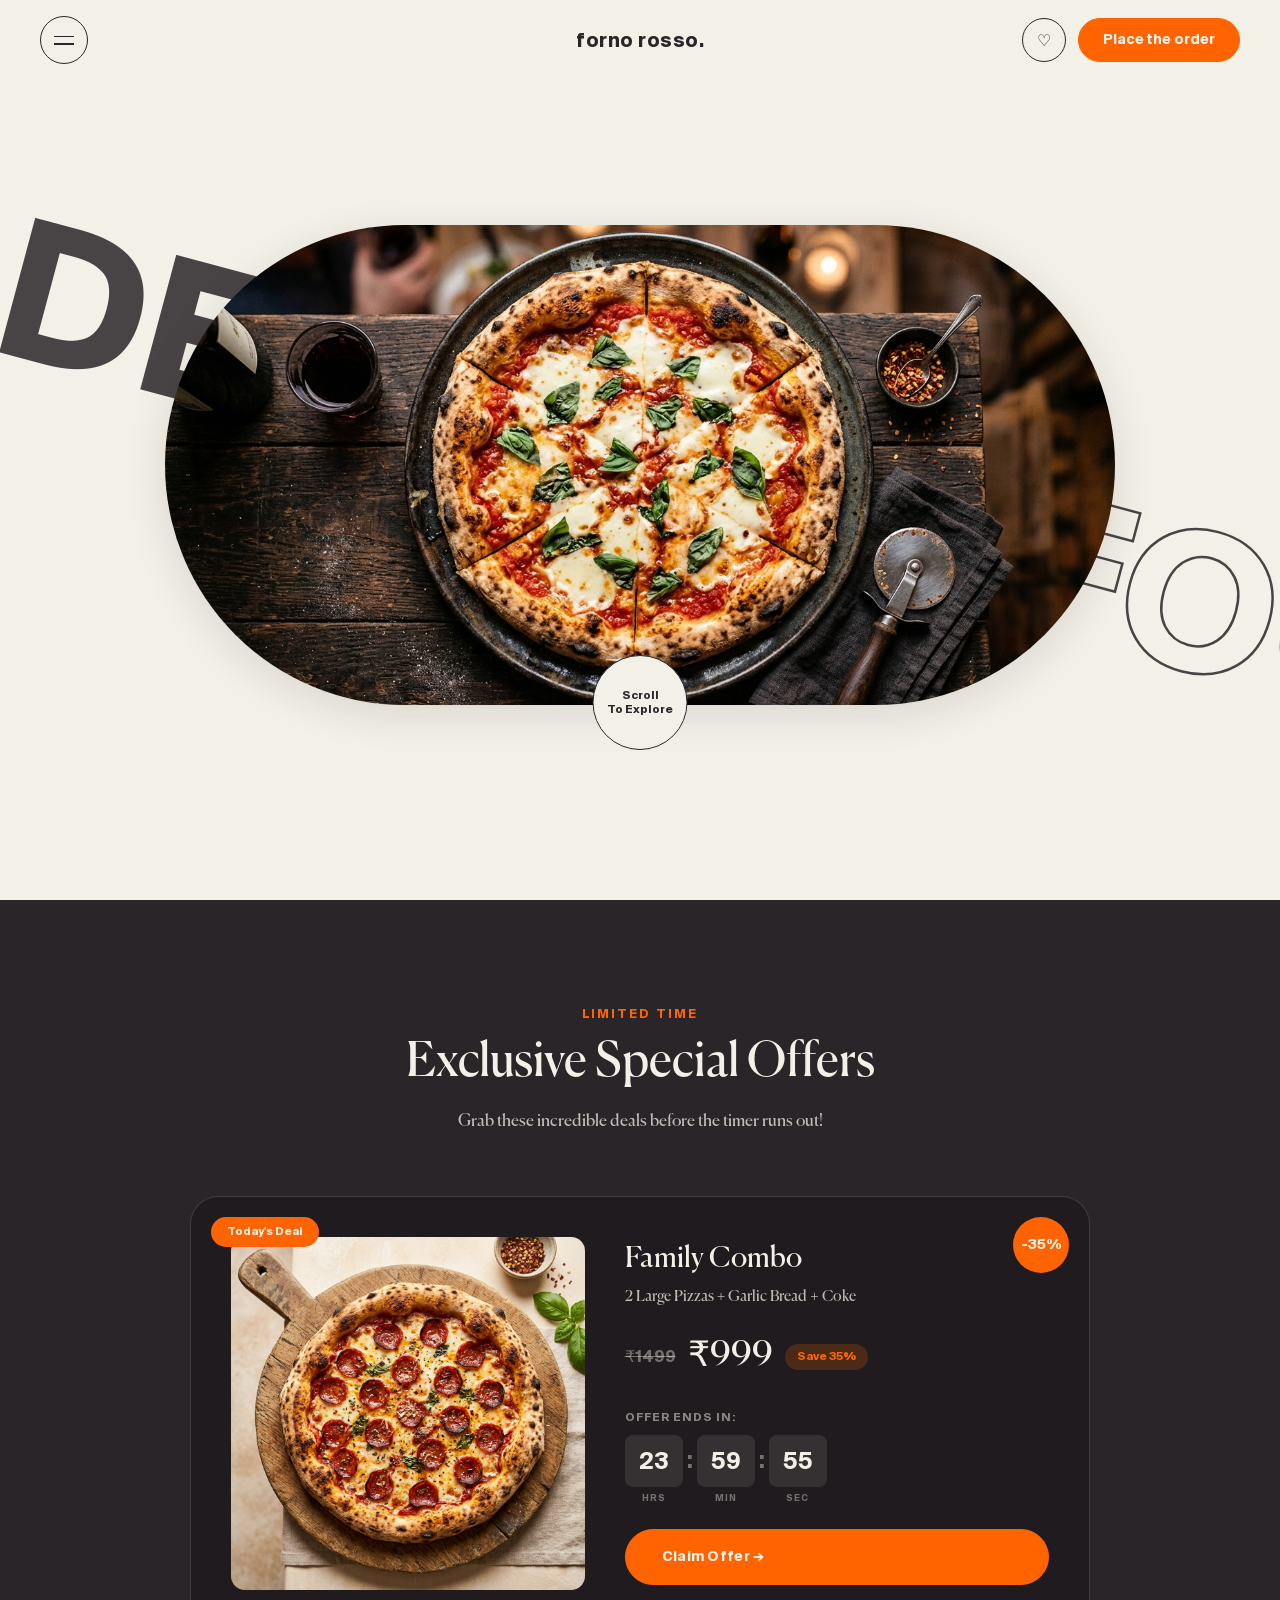
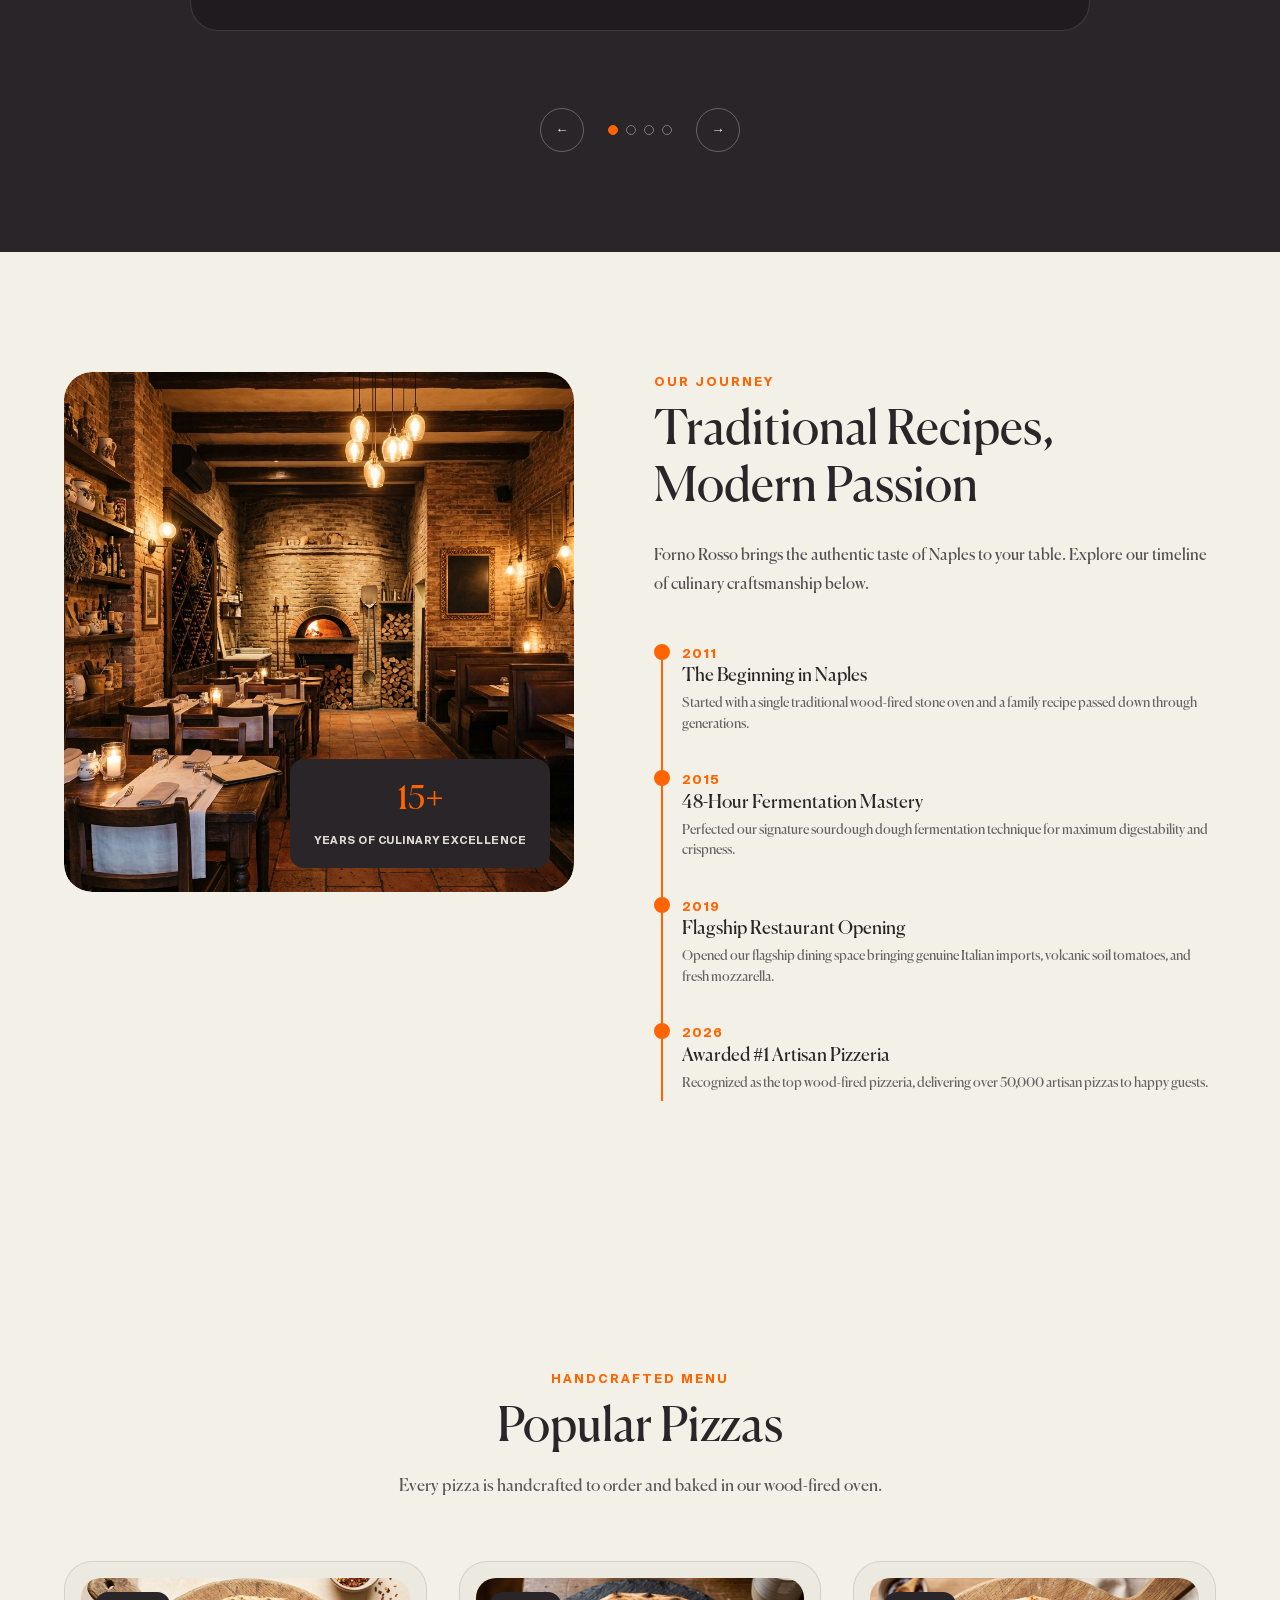
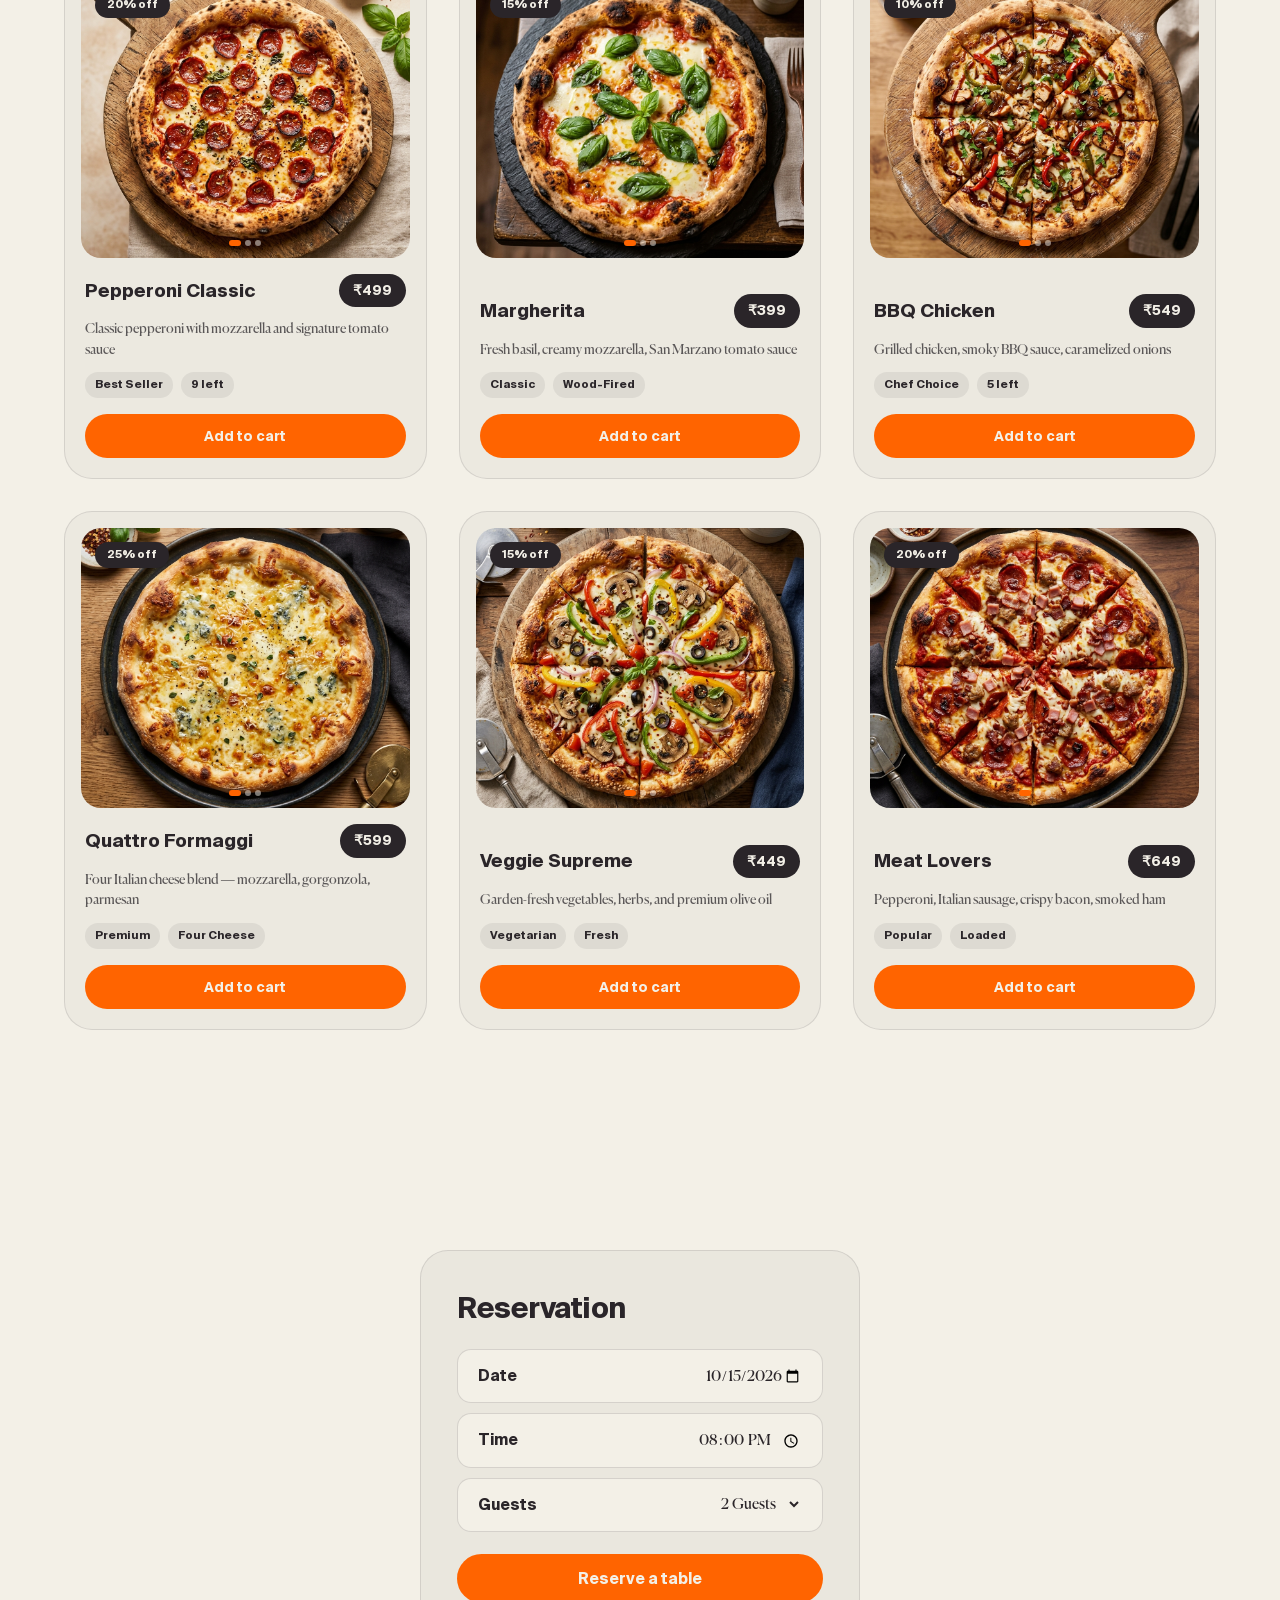
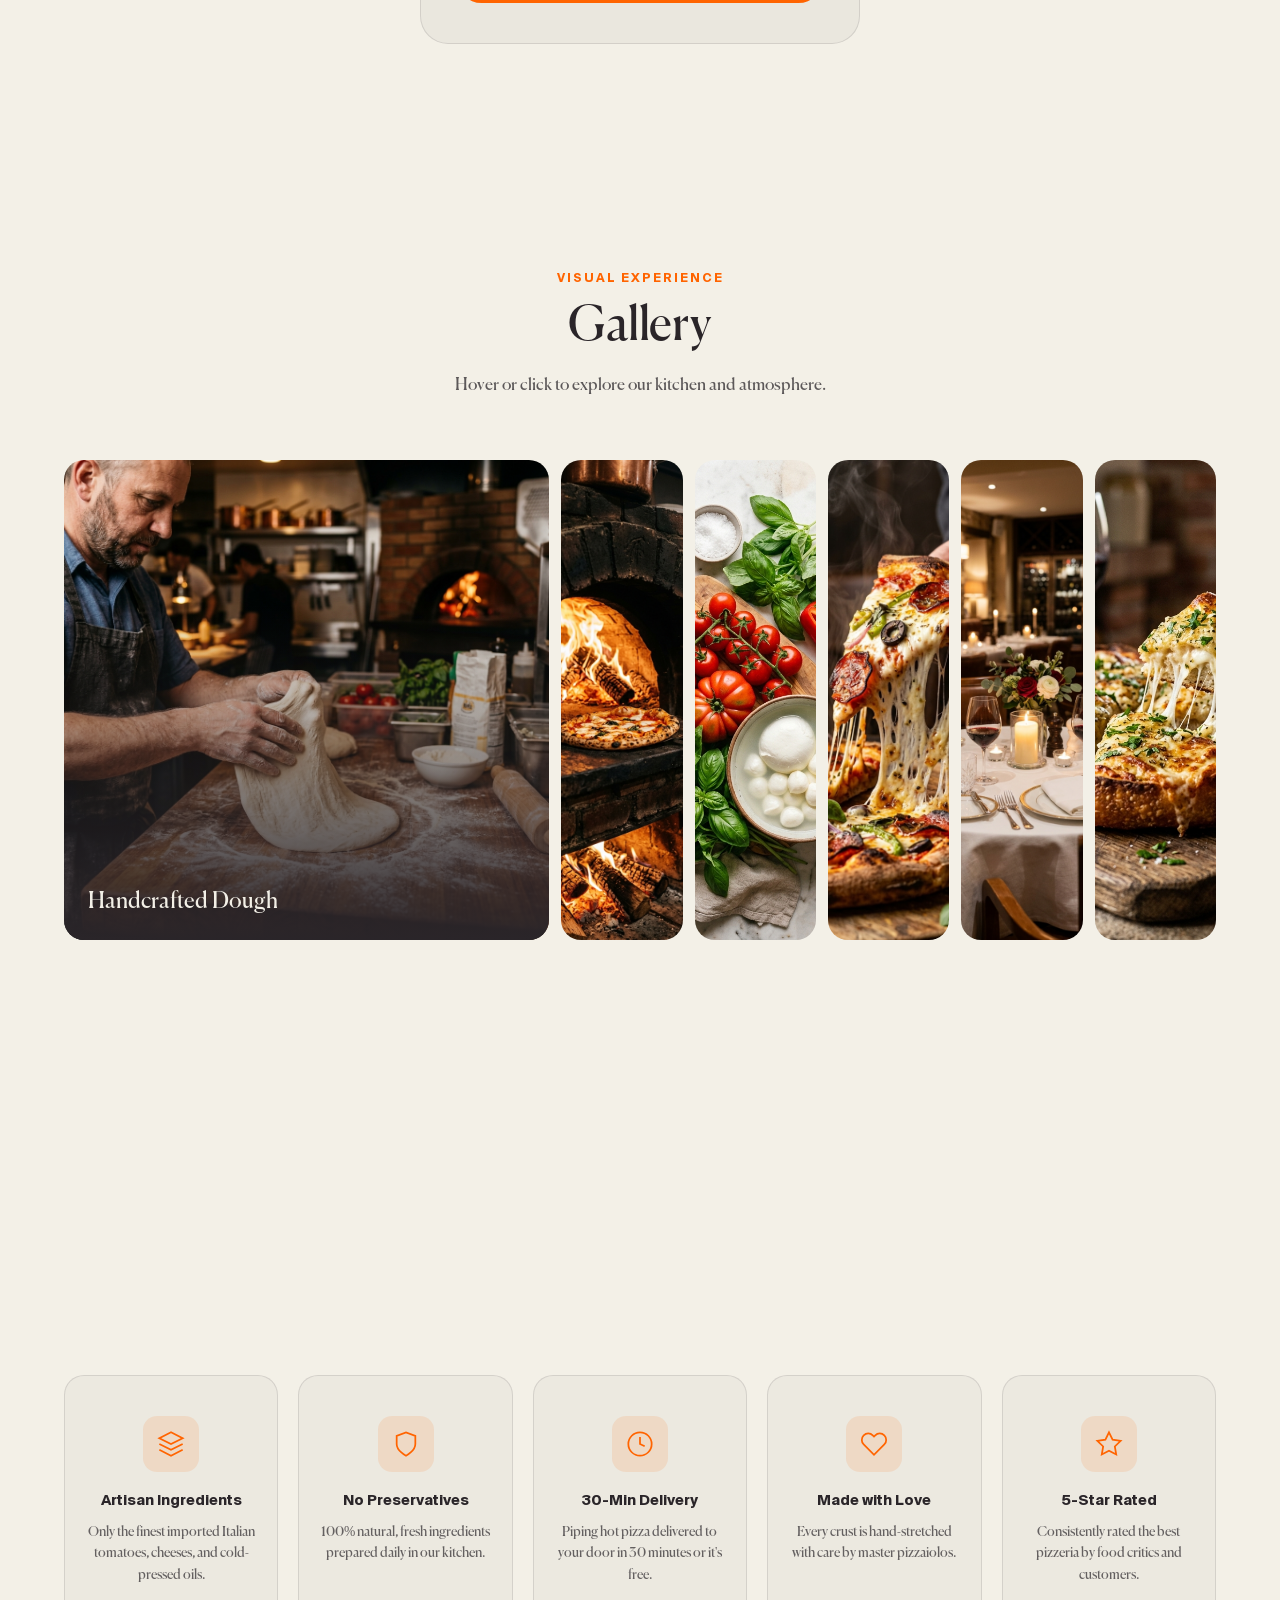
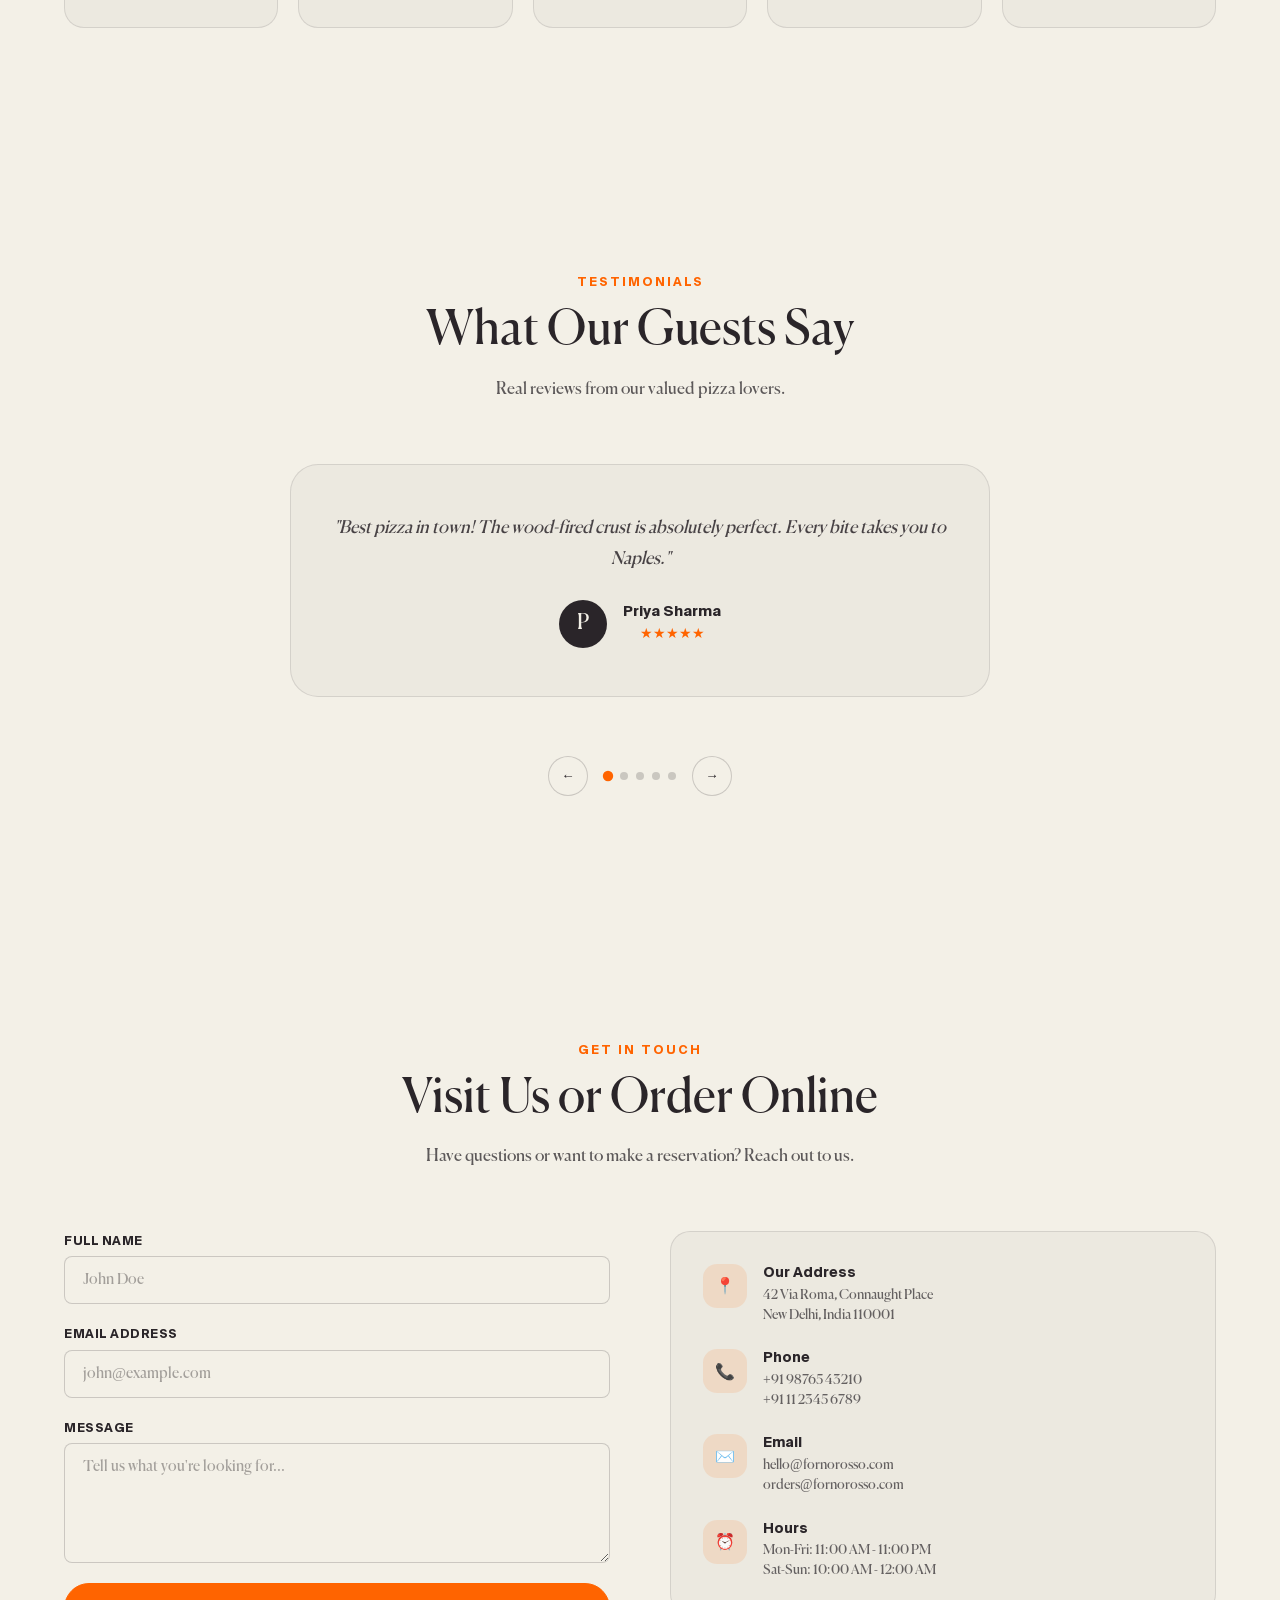
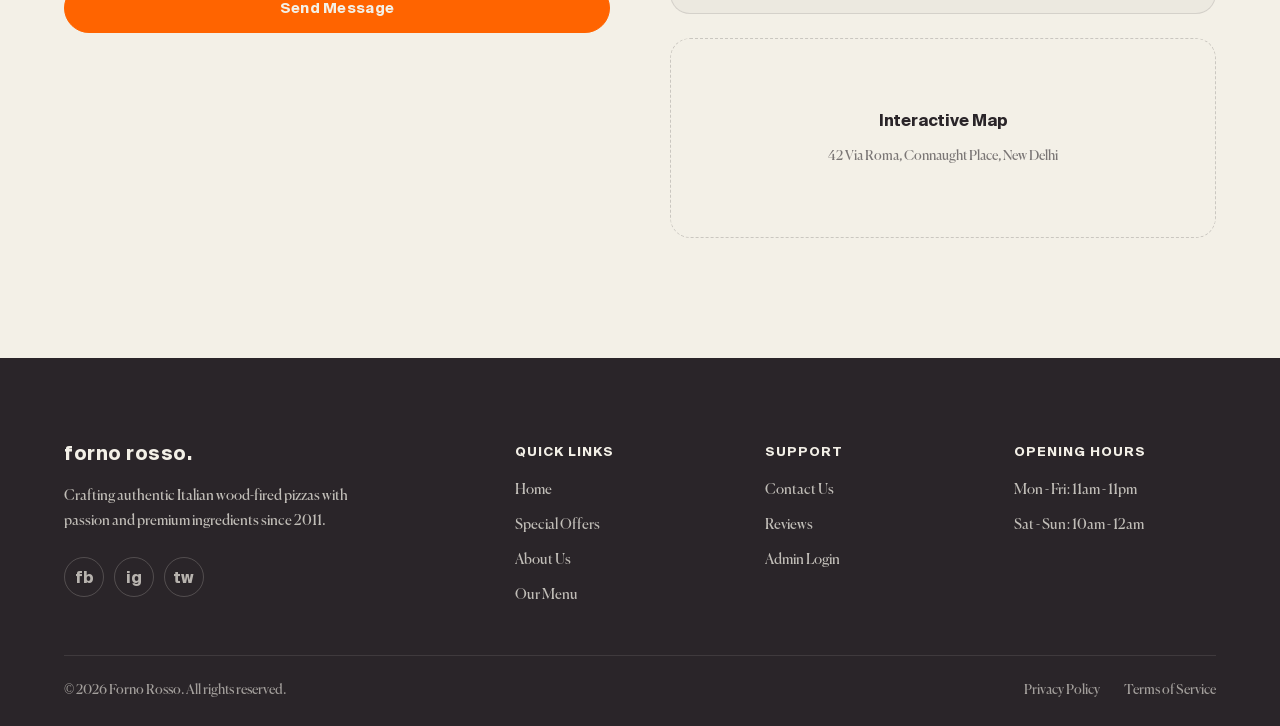
==== index.html @ 78ffb223 "Add garlic bread image to gallery and fix image tracking for Vercel deployment" ====
<!DOCTYPE html>
<html lang="en">
<head>
    <meta charset="UTF-8">
    <meta name="viewport" content="width=device-width, initial-scale=1.0">
    <meta name="description" content="Forno Rosso - Premium Italian Pizza Restaurant. Handcrafted wood-fired pizzas made with the freshest ingredients. Order online for delivery or dine-in.">
    <meta name="keywords" content="pizza, Italian restaurant, wood-fired pizza, delivery, premium pizza, handmade pizza">
    <meta name="author" content="Forno Rosso">
    <title>Forno Rosso — Premium Italian Pizza</title>

    <!-- Stylesheet -->
    <link rel="stylesheet" href="styles.css">
</head>
<body>
    <!-- ========== NAVIGATION (Sweetgreen-inspired) ========== -->
    <header class="navbar" id="navbar">
        <div class="navbar__container">
            <!-- Left: 2-line Pill Hamburger -->
            <button class="navbar__hamburger" id="hamburger" aria-label="Toggle menu" aria-expanded="false">
                <span></span>
                <span></span>
            </button>

            <!-- Center: Clean Brand Logo -->
            <a href="#hero" class="navbar__logo">
                <span class="navbar__logo-text">forno rosso.</span>
            </a>

            <!-- Right Actions: Heart + Place order -->
            <div class="navbar__actions">
                <button class="navbar__fav" aria-label="Favorites">♡</button>
                <a href="#menu" class="navbar__order-btn">Place the order</a>
            </div>
        </div>
    </header>

    <!-- Scrollable Full-screen Navigation Overlay -->
    <div class="navbar__menu" id="navMenu" aria-hidden="true">
        <nav class="navbar__menu-inner">
            <a href="#hero" class="navbar__menu-link">Home</a>
            <a href="#offers" class="navbar__menu-link">Offers</a>
            <a href="#about" class="navbar__menu-link">About</a>
            <a href="#menu" class="navbar__menu-link">Menu</a>
            <a href="#reservation" class="navbar__menu-link">Reservation</a>
            <a href="#gallery" class="navbar__menu-link">Gallery</a>
            <a href="#contact" class="navbar__menu-link">Contact</a>
        </nav>
    </div>

    <!-- ========== HERO SECTION ========== -->
    <section class="hero" id="hero">
        <!-- Background Moving Ticker Marquee (30 deg angle, large font) -->
        <div class="hero__ticker">
            <div class="hero__ticker-track">
                <span class="hero__ticker-item">FOOD DELIVERY</span>
                <span class="hero__ticker-item hero__ticker-item--outline">FOOD DELIVERY</span>
                <span class="hero__ticker-item">WOOD FIRED</span>
                <span class="hero__ticker-item hero__ticker-item--outline">ARTISAN PIZZA</span>
                <span class="hero__ticker-item">FOOD DELIVERY</span>
                <span class="hero__ticker-item hero__ticker-item--outline">FOOD DELIVERY</span>
                <span class="hero__ticker-item">WOOD FIRED</span>
                <span class="hero__ticker-item hero__ticker-item--outline">ARTISAN PIZZA</span>
            </div>
        </div>

        <!-- Center Stadium/Capsule Image Container -->
        <div class="hero__stadium-wrapper">
            <div class="hero__stadium">
                <img src="images/hero-pizza.jpg" alt="Artisan Italian Pizza" class="hero__stadium-img">
                <a href="#menu" class="hero__scroll-badge">
                    <span>Scroll</span>
                    <span>To Explore</span>
                </a>
            </div>
        </div>
    </section>

    <!-- ========== SPECIAL OFFERS SECTION ========== -->
    <section class="offers" id="offers">
        <div class="container">
            <div class="section-header section-header--light reveal">
                <span class="section-tag">Limited Time</span>
                <h2 class="section-title">Exclusive Special Offers</h2>
                <p class="section-subtitle">Grab these incredible deals before the timer runs out!</p>
            </div>

            <div class="offers__carousel reveal">
                <div class="offers__track" id="offersTrack">
                    <!-- Offer cards rendered dynamically by JS -->
                </div>
                <div class="offers__nav">
                    <button class="offers__nav-btn" id="offersPrev" aria-label="Previous offer">←</button>
                    <div class="offers__dots" id="offersDots"></div>
                    <button class="offers__nav-btn" id="offersNext" aria-label="Next offer">→</button>
                </div>
            </div>
        </div>
    </section>

    <!-- ========== ABOUT & STORY TIMELINE SECTION (Feature #6) ========== -->
    <section class="about" id="about">
        <div class="container">
            <div class="about__grid">
                <div class="about__image-wrapper reveal">
                    <img src="images/about-restaurant.jpg" alt="Inside Forno Rosso restaurant" loading="lazy">
                    <div class="about__image-badge">
                        <span class="about__image-badge-number">15+</span>
                        <span class="about__image-badge-text">Years of Culinary Excellence</span>
                    </div>
                </div>
                <div class="about__content reveal">
                    <span class="section-tag">Our Journey</span>
                    <h2 class="section-title">Traditional Recipes, Modern Passion</h2>
                    <p class="about__text">
                        Forno Rosso brings the authentic taste of Naples to your table. Explore our timeline of culinary craftsmanship below.
                    </p>

                    <!-- Story Timeline Animation -->
                    <div class="story-timeline" id="storyTimeline">
                        <div class="story-timeline__progress" id="timelineProgress"></div>

                        <div class="timeline-node">
                            <div class="timeline-node__dot"></div>
                            <span class="timeline-node__year">2011</span>
                            <h4 class="timeline-node__title">The Beginning in Naples</h4>
                            <p class="timeline-node__desc">Started with a single traditional wood-fired stone oven and a family recipe passed down through generations.</p>
                        </div>

                        <div class="timeline-node">
                            <div class="timeline-node__dot"></div>
                            <span class="timeline-node__year">2015</span>
                            <h4 class="timeline-node__title">48-Hour Fermentation Mastery</h4>
                            <p class="timeline-node__desc">Perfected our signature sourdough dough fermentation technique for maximum digestability and crispness.</p>
                        </div>

                        <div class="timeline-node">
                            <div class="timeline-node__dot"></div>
                            <span class="timeline-node__year">2019</span>
                            <h4 class="timeline-node__title">Flagship Restaurant Opening</h4>
                            <p class="timeline-node__desc">Opened our flagship dining space bringing genuine Italian imports, volcanic soil tomatoes, and fresh mozzarella.</p>
                        </div>

                        <div class="timeline-node">
                            <div class="timeline-node__dot"></div>
                            <span class="timeline-node__year">2026</span>
                            <h4 class="timeline-node__title">Awarded #1 Artisan Pizzeria</h4>
                            <p class="timeline-node__desc">Recognized as the top wood-fired pizzeria, delivering over 50,000 artisan pizzas to happy guests.</p>
                        </div>
                    </div>
                </div>
            </div>
        </div>
    </section>

    <!-- ========== MENU SECTION ========== -->
    <section class="menu" id="menu">
        <div class="container">
            <div class="section-header reveal">
                <span class="section-tag">Handcrafted Menu</span>
                <h2 class="section-title">Popular Pizzas</h2>
                <p class="section-subtitle">Every pizza is handcrafted to order and baked in our wood-fired oven.</p>
            </div>
            <div class="menu__grid" id="menuGrid">
                <!-- Food cards rendered dynamically by JS -->
            </div>
        </div>
    </section>

    <!-- ========== RESERVATION SECTION ========== -->
    <section class="reservation" id="reservation">
        <div class="container">
            <div class="reservation__card reveal">
                <h2 class="reservation__title">Reservation</h2>
                <form class="reservation__form" id="reservationForm">
                    <div class="reservation__field">
                        <span class="reservation__label">Date</span>
                        <input type="date" id="resDate" class="reservation__input" value="2026-10-15" required>
                    </div>
                    <div class="reservation__field">
                        <span class="reservation__label">Time</span>
                        <input type="time" id="resTime" class="reservation__input" value="20:00" required>
                    </div>
                    <div class="reservation__field">
                        <span class="reservation__label">Guests</span>
                        <select id="resGuests" class="reservation__select" required>
                            <option value="1">1 Person</option>
                            <option value="2" selected>2 Guests</option>
                            <option value="4">4 Guests</option>
                            <option value="6">6 Guests</option>
                            <option value="8">8+ Guests</option>
                        </select>
                    </div>
                    <button type="submit" class="reservation__btn">Reserve a table</button>
                </form>
            </div>
        </div>
    </section>

    <!-- ========== ACCORDION GALLERY SECTION ========== -->
    <section class="gallery" id="gallery">
        <div class="container">
            <div class="section-header reveal">
                <span class="section-tag">Visual Experience</span>
                <h2 class="section-title">Gallery</h2>
                <p class="section-subtitle">Hover or click to explore our kitchen and atmosphere.</p>
            </div>
            <div class="gallery__accordion reveal" id="galleryAccordion">
                <div class="gallery__strip active">
                    <img src="images/gallery-1.jpg" alt="Handcrafted Dough" class="gallery__strip-img" loading="lazy">
                    <div class="gallery__strip-overlay">
                        <h3 class="gallery__strip-title">Handcrafted Dough</h3>
                    </div>
                </div>
                <div class="gallery__strip">
                    <img src="images/gallery-2.jpg" alt="Wood-Fired Oven" class="gallery__strip-img" loading="lazy">
                    <div class="gallery__strip-overlay">
                        <h3 class="gallery__strip-title">Wood-Fired Oven</h3>
                    </div>
                </div>
                <div class="gallery__strip">
                    <img src="images/gallery-3.jpg" alt="Fresh Ingredients" class="gallery__strip-img" loading="lazy">
                    <div class="gallery__strip-overlay">
                        <h3 class="gallery__strip-title">Fresh Ingredients</h3>
                    </div>
                </div>
                <div class="gallery__strip">
                    <img src="images/gallery-4.jpg" alt="Mozzarella Pull" class="gallery__strip-img" loading="lazy">
                    <div class="gallery__strip-overlay">
                        <h3 class="gallery__strip-title">Mozzarella Pull</h3>
                    </div>
                </div>
                <div class="gallery__strip">
                    <img src="images/gallery-5.jpg" alt="Dining Atmosphere" class="gallery__strip-img" loading="lazy">
                    <div class="gallery__strip-overlay">
                        <h3 class="gallery__strip-title">Dining Atmosphere</h3>
                    </div>
                </div>
                <div class="gallery__strip">
                    <img src="images/gallery-6.jpg" alt="Garlic Bread" class="gallery__strip-img" loading="lazy">
                    <div class="gallery__strip-overlay">
                        <h3 class="gallery__strip-title">Garlic Bread</h3>
                    </div>
                </div>
            </div>
        </div>
    </section>

    <!-- ========== WHY CHOOSE US ========== -->
    <section class="features" id="features">
        <div class="container">
            <div class="section-header reveal">
                <span class="section-tag">Why Forno Rosso</span>
                <h2 class="section-title">The Forno Rosso Difference</h2>
                <p class="section-subtitle">What sets our artisan pizzas apart from ordinary pizza places.</p>
            </div>
            <div class="features__grid">
                <div class="feature-card reveal">
                    <div class="feature-card__icon">
                        <svg width="28" height="28" viewBox="0 0 24 24" fill="none" stroke="currentColor" stroke-width="1.5"><path d="M12 2L2 7l10 5 10-5-10-5zM2 17l10 5 10-5M2 12l10 5 10-5"/></svg>
                    </div>
                    <h3 class="feature-card__title">Artisan Ingredients</h3>
                    <p class="feature-card__text">Only the finest imported Italian tomatoes, cheeses, and cold-pressed oils.</p>
                </div>
                <div class="feature-card reveal">
                    <div class="feature-card__icon">
                        <svg width="28" height="28" viewBox="0 0 24 24" fill="none" stroke="currentColor" stroke-width="1.5"><path d="M12 22s8-4 8-10V5l-8-3-8 3v7c0 6 8 10 8 10z"/></svg>
                    </div>
                    <h3 class="feature-card__title">No Preservatives</h3>
                    <p class="feature-card__text">100% natural, fresh ingredients prepared daily in our kitchen.</p>
                </div>
                <div class="feature-card reveal">
                    <div class="feature-card__icon">
                        <svg width="28" height="28" viewBox="0 0 24 24" fill="none" stroke="currentColor" stroke-width="1.5"><circle cx="12" cy="12" r="10"/><polyline points="12 6 12 12 16 14"/></svg>
                    </div>
                    <h3 class="feature-card__title">30-Min Delivery</h3>
                    <p class="feature-card__text">Piping hot pizza delivered to your door in 30 minutes or it's free.</p>
                </div>
                <div class="feature-card reveal">
                    <div class="feature-card__icon">
                        <svg width="28" height="28" viewBox="0 0 24 24" fill="none" stroke="currentColor" stroke-width="1.5"><path d="M20.84 4.61a5.5 5.5 0 0 0-7.78 0L12 5.67l-1.06-1.06a5.5 5.5 0 0 0-7.78 7.78l1.06 1.06L12 21.23l7.78-7.78 1.06-1.06a5.5 5.5 0 0 0 0-7.78z"/></svg>
                    </div>
                    <h3 class="feature-card__title">Made with Love</h3>
                    <p class="feature-card__text">Every crust is hand-stretched with care by master pizzaiolos.</p>
                </div>
                <div class="feature-card reveal">
                    <div class="feature-card__icon">
                        <svg width="28" height="28" viewBox="0 0 24 24" fill="none" stroke="currentColor" stroke-width="1.5"><polygon points="12 2 15.09 8.26 22 9.27 17 14.14 18.18 21.02 12 17.77 5.82 21.02 7 14.14 2 9.27 8.91 8.26 12 2"/></svg>
                    </div>
                    <h3 class="feature-card__title">5-Star Rated</h3>
                    <p class="feature-card__text">Consistently rated the best pizzeria by food critics and customers.</p>
                </div>
            </div>
        </div>
    </section>

    <!-- ========== REVIEWS SECTION ========== -->
    <section class="reviews" id="reviews">
        <div class="container">
            <div class="section-header reveal">
                <span class="section-tag">Testimonials</span>
                <h2 class="section-title">What Our Guests Say</h2>
                <p class="section-subtitle">Real reviews from our valued pizza lovers.</p>
            </div>
            <div class="reviews__slider reveal">
                <div class="reviews__track" id="reviewsTrack">
                    <!-- Testimonials rendered dynamically by JS -->
                </div>
                <div class="reviews__nav">
                    <button class="reviews__nav-btn" id="reviewsPrev" aria-label="Previous review">←</button>
                    <div class="reviews__dots" id="reviewsDots"></div>
                    <button class="reviews__nav-btn" id="reviewsNext" aria-label="Next review">→</button>
                </div>
            </div>
        </div>
    </section>

    <!-- ========== CONTACT SECTION ========== -->
    <section class="contact" id="contact">
        <div class="container">
            <div class="section-header reveal">
                <span class="section-tag">Get in Touch</span>
                <h2 class="section-title">Visit Us or Order Online</h2>
                <p class="section-subtitle">Have questions or want to make a reservation? Reach out to us.</p>
            </div>
            <div class="contact__grid">
                <div class="contact__form-wrapper reveal">
                    <form class="contact__form" id="contactForm">
                        <div class="form-group">
                            <label for="contactName" class="form-label">Full Name</label>
                            <input type="text" id="contactName" class="form-input" placeholder="John Doe" required>
                        </div>
                        <div class="form-group">
                            <label for="contactEmail" class="form-label">Email Address</label>
                            <input type="email" id="contactEmail" class="form-input" placeholder="john@example.com" required>
                        </div>
                        <div class="form-group">
                            <label for="contactMessage" class="form-label">Message</label>
                            <textarea id="contactMessage" class="form-input form-textarea" rows="4" placeholder="Tell us what you're looking for..." required></textarea>
                        </div>
                        <button type="submit" class="btn btn--primary btn--lg btn--full">
                            Send Message
                        </button>
                    </form>
                </div>
                <div class="contact__info reveal">
                    <div class="contact__info-card">
                        <div class="contact__info-item">
                            <div class="contact__info-icon">📍</div>
                            <div>
                                <h4>Our Address</h4>
                                <p>42 Via Roma, Connaught Place<br>New Delhi, India 110001</p>
                            </div>
                        </div>
                        <div class="contact__info-item">
                            <div class="contact__info-icon">📞</div>
                            <div>
                                <h4>Phone</h4>
                                <p>+91 98765 43210<br>+91 11 2345 6789</p>
                            </div>
                        </div>
                        <div class="contact__info-item">
                            <div class="contact__info-icon">✉️</div>
                            <div>
                                <h4>Email</h4>
                                <p>hello@fornorosso.com<br>orders@fornorosso.com</p>
                            </div>
                        </div>
                        <div class="contact__info-item">
                            <div class="contact__info-icon">⏰</div>
                            <div>
                                <h4>Hours</h4>
                                <p>Mon-Fri: 11:00 AM - 11:00 PM<br>Sat-Sun: 10:00 AM - 12:00 AM</p>
                            </div>
                        </div>
                    </div>
                    <div class="contact__map">
                        <div class="contact__map-placeholder">
                            <p>Interactive Map</p>
                            <span>42 Via Roma, Connaught Place, New Delhi</span>
                        </div>
                    </div>
                </div>
            </div>
        </div>
    </section>

    <!-- ========== FOOTER ========== -->
    <footer class="footer">
        <div class="container">
            <div class="footer__top">
                <div>
                    <a href="#hero" class="footer__logo">
                        <span class="navbar__logo-text">forno rosso.</span>
                    </a>
                    <p class="footer__tagline">Crafting authentic Italian wood-fired pizzas with passion and premium ingredients since 2011.</p>
                    <div class="footer__social">
                        <a href="#" class="footer__social-link" aria-label="Facebook">fb</a>
                        <a href="#" class="footer__social-link" aria-label="Instagram">ig</a>
                        <a href="#" class="footer__social-link" aria-label="Twitter">tw</a>
                    </div>
                </div>
                <div>
                    <h4 class="footer__links-title">Quick Links</h4>
                    <ul class="footer__links">
                        <li><a href="#hero">Home</a></li>
                        <li><a href="#offers">Special Offers</a></li>
                        <li><a href="#about">About Us</a></li>
                        <li><a href="#menu">Our Menu</a></li>
                    </ul>
                </div>
                <div>
                    <h4 class="footer__links-title">Support</h4>
                    <ul class="footer__links">
                        <li><a href="#contact">Contact Us</a></li>
                        <li><a href="#reviews">Reviews</a></li>
                        <li><a href="admin.html">Admin Login</a></li>
                    </ul>
                </div>
                <div>
                    <h4 class="footer__links-title">Opening Hours</h4>
                    <ul class="footer__links">
                        <li>Mon - Fri: 11am - 11pm</li>
                        <li>Sat - Sun: 10am - 12am</li>
                    </ul>
                </div>
            </div>
            <div class="footer__bottom">
                <p>&copy; 2026 Forno Rosso. All rights reserved.</p>
                <div class="footer__bottom-links">
                    <a href="#">Privacy Policy</a>
                    <a href="#">Terms of Service</a>
                </div>
            </div>
        </div>
    </footer>

    <!-- Toast Notifications Container -->
    <div class="toast-container" id="toastContainer"></div>

    <!-- Back to Top Button -->
    <button class="back-to-top" id="backToTop" aria-label="Back to top">↑</button>

    <!-- JavaScript -->
    <script src="app.js"></script>
</body>
</html>
---- styles.css ----
/* ============================================================
   FORNO ROSSO — Premium Italian Pizza Restaurant
   Strict 3-Color Design System (60% - 30% - 10% Color Rule)
   Primary (60% Base):    #F3F0E7 (Warm Off-White Canvas)
   Secondary (30% Structure): #2A2529 (Deep Charcoal/Espresso)
   Third (10% Accent/CTA):   #FF6400 (Vibrant Fiery Orange)
   ============================================================ */

/* ── Custom Fonts ─────────────────────────────────────────── */
@font-face {
    font-family: 'Canela';
    src: url('Canela-Regular-Trial.otf') format('opentype');
    font-weight: 400;
    font-style: normal;
    font-display: swap;
}

@font-face {
    font-family: 'SuisseIntl';
    src: url('SuisseIntl-Bold.ttf') format('truetype');
    font-weight: 700;
    font-style: normal;
    font-display: swap;
}

/* ── CSS Custom Properties (Strict 3-Color Palette) ───────── */
:root {
    /* Core 3 Colors */
    --color-primary: #F3F0E7;    /* 60% Dominant Base / Canvas */
    --color-secondary: #2A2529;  /* 30% Structure / Text / Dark Surface */
    --color-third: #FF6400;      /* 10% Accent / CTA / Highlights */

    /* Token Mapping */
    --bg: var(--color-primary);
    --bg-alt: rgba(42, 37, 41, 0.05);
    --card-bg: var(--color-primary);
    --white: var(--color-primary);

    --text: var(--color-secondary);
    --text-light: rgba(42, 37, 41, 0.75);
    --text-muted: rgba(42, 37, 41, 0.55);
    --dark: var(--color-secondary);
    --dark-soft: rgba(42, 37, 41, 0.95);
    --border: rgba(42, 37, 41, 0.16);

    --primary: var(--color-third);
    --primary-dark: #e05800;
    --primary-light: #ff7a1f;
    --secondary: var(--color-secondary);
    --secondary-light: var(--color-third);
    --accent: var(--color-third);
    --accent-light: var(--color-third);
    --success: var(--color-third);
    --warning: var(--color-third);
    --danger: var(--color-third);

    --ff-heading: 'Canela', Georgia, 'Times New Roman', serif;
    --ff-body: 'SuisseIntl', -apple-system, 'Segoe UI', Helvetica, sans-serif;

    --radius-sm: 8px;
    --radius-md: 14px;
    --radius-lg: 20px;
    --radius-xl: 28px;
    --radius-pill: 50px;
    --radius-circle: 50%;

    --transition: 0.3s cubic-bezier(0.4, 0, 0.2, 1);
    --transition-slow: 0.5s cubic-bezier(0.4, 0, 0.2, 1);

    --container: 1200px;
    --nav-height: 80px;
}

/* ── Reset & Base ─────────────────────────────────────────── */
*, *::before, *::after { box-sizing: border-box; margin: 0; padding: 0; }

html {
    scroll-behavior: smooth;
    -webkit-font-smoothing: antialiased;
    -moz-osx-font-smoothing: grayscale;
}

body {
    font-family: var(--ff-body);
    font-size: 16px;
    line-height: 1.6;
    color: var(--color-secondary);
    background-color: var(--color-primary);
    overflow-x: hidden;
}

::selection {
    background: var(--color-third);
    color: var(--color-primary);
}

::-webkit-scrollbar { width: 6px; }
::-webkit-scrollbar-track { background: var(--color-primary); }
::-webkit-scrollbar-thumb { background: rgba(42, 37, 41, 0.25); border-radius: 3px; }
::-webkit-scrollbar-thumb:hover { background: var(--color-third); }

img { max-width: 100%; height: auto; display: block; }
a { color: inherit; text-decoration: none; }
ul { list-style: none; }

.container {
    max-width: var(--container);
    margin: 0 auto;
    padding: 0 24px;
}

/* ── Typography ───────────────────────────────────────────── */
h1, h2, h3, h4 { font-family: var(--ff-heading); font-weight: 400; line-height: 1.2; color: var(--color-secondary); }
h1 { font-size: clamp(2.5rem, 5vw, 4rem); }
h2 { font-size: clamp(2rem, 4vw, 3rem); }
h3 { font-size: clamp(1.25rem, 2.5vw, 1.5rem); }

.text-primary { color: var(--color-third); }

.section-header { text-align: center; margin-bottom: 60px; }
.section-header--light .section-title { color: var(--color-primary); }
.section-header--light .section-subtitle { color: rgba(243, 240, 231, 0.75); }
.section-tag {
    display: inline-block;
    font-family: var(--ff-body);
    font-size: 0.75rem;
    font-weight: 700;
    letter-spacing: 2px;
    text-transform: uppercase;
    color: var(--color-third);
    margin-bottom: 12px;
}
.section-header--light .section-tag { color: var(--color-third); }
.section-title { margin-bottom: 16px; }
.section-subtitle {
    font-family: var(--ff-heading);
    font-size: 1.05rem;
    color: rgba(42, 37, 41, 0.75);
    max-width: 600px;
    margin: 0 auto;
    font-weight: 400;
}

/* ── Buttons (10% Accent CTA Focus) ───────────────────────── */
.btn {
    display: inline-flex;
    align-items: center;
    gap: 8px;
    font-family: var(--ff-body);
    font-weight: 700;
    font-size: 0.85rem;
    letter-spacing: 0.3px;
    border: 1.5px solid transparent;
    border-radius: var(--radius-pill);
    cursor: pointer;
    transition: all var(--transition);
    position: relative;
    overflow: hidden;
    text-decoration: none;
    padding: 12px 28px;
    white-space: nowrap;
}
.btn--sm { padding: 8px 20px; font-size: 0.8rem; }
.btn--lg { padding: 16px 36px; font-size: 0.9rem; }
.btn--full { width: 100%; justify-content: center; }

/* Primary Button = 10% Accent (#FF6400) */
.btn--primary {
    background: var(--color-third);
    color: var(--color-primary);
    border-color: var(--color-third);
}
.btn--primary:hover {
    background: var(--color-secondary);
    color: var(--color-primary);
    border-color: var(--color-secondary);
}

.btn--outline {
    background: transparent;
    color: var(--color-secondary);
    border-color: var(--color-secondary);
}
.btn--outline:hover {
    background: var(--color-third);
    color: var(--color-primary);
    border-color: var(--color-third);
}

.btn--outline-light {
    background: transparent;
    color: var(--color-primary);
    border-color: rgba(243, 240, 231, 0.4);
}
.btn--outline-light:hover {
    background: var(--color-third);
    color: var(--color-primary);
    border-color: var(--color-third);
}

.btn.disabled, .btn[disabled] { opacity: 0.4; pointer-events: none; }

/* Reveal animation classes */
.reveal {
    opacity: 0;
    transform: translateY(30px);
    transition: opacity 0.7s ease, transform 0.7s ease;
}
.reveal.animate {
    opacity: 1;
    transform: translateY(0);
}

/* ============================================================
   NAVIGATION
   ============================================================ */
.navbar {
    position: fixed;
    top: 0;
    left: 0;
    width: 100%;
    z-index: 1000;
    padding: 0 32px;
    height: var(--nav-height);
    display: flex;
    align-items: center;
    background: transparent;
    transition: background var(--transition);
}
.navbar.scrolled {
    background: rgba(243, 240, 231, 0.96);
    backdrop-filter: blur(8px);
    border-bottom: 1px solid rgba(42, 37, 41, 0.08);
}

.navbar__container {
    max-width: var(--container);
    margin: 0 auto;
    width: 100%;
    display: flex;
    align-items: center;
    justify-content: space-between;
}

/* Hamburger Pill Button */
.navbar__hamburger {
    width: 48px;
    height: 48px;
    border-radius: var(--radius-pill);
    border: 1.5px solid var(--color-secondary);
    background: var(--color-primary);
    display: flex;
    flex-direction: column;
    gap: 6px;
    align-items: center;
    justify-content: center;
    cursor: pointer;
    z-index: 1001;
    transition: all var(--transition);
}
.navbar__hamburger span {
    display: block;
    width: 20px;
    height: 1.5px;
    background: var(--color-secondary);
    transition: transform var(--transition);
}

.navbar__hamburger.active span:nth-child(1) {
    transform: translateY(3.75px) rotate(45deg);
}
.navbar__hamburger.active span:nth-child(2) {
    transform: translateY(-3.75px) rotate(-45deg);
}

/* Centered Brand */
.navbar__logo {
    position: absolute;
    left: 50%;
    transform: translateX(-50%);
    z-index: 1001;
}
.navbar__logo-text {
    font-family: var(--ff-body);
    font-size: 1.2rem;
    font-weight: 700;
    letter-spacing: 0.5px;
    color: var(--color-secondary);
}

/* Right Actions */
.navbar__actions {
    display: flex;
    align-items: center;
    gap: 12px;
    z-index: 1001;
}
.navbar__fav {
    width: 44px;
    height: 44px;
    border-radius: var(--radius-pill);
    border: 1.5px solid var(--color-secondary);
    background: var(--color-primary);
    display: flex;
    align-items: center;
    justify-content: center;
    cursor: pointer;
    transition: all var(--transition);
    font-size: 1rem;
    color: var(--color-secondary);
}
.navbar__fav:hover { background: var(--color-third); color: var(--color-primary); border-color: var(--color-third); }
.navbar__order-btn {
    display: inline-flex;
    align-items: center;
    padding: 10px 24px;
    border-radius: var(--radius-pill);
    border: 1.5px solid var(--color-third);
    background: var(--color-third);
    font-family: var(--ff-body);
    font-weight: 700;
    font-size: 0.85rem;
    color: var(--color-primary);
    transition: all var(--transition);
}
.navbar__order-btn:hover { background: var(--color-secondary); border-color: var(--color-secondary); color: var(--color-primary); }

/* Full-screen Overlay Menu */
.navbar__menu {
    position: fixed;
    inset: 0;
    background: var(--color-primary);
    z-index: 999;
    display: flex;
    align-items: center;
    justify-content: center;
    opacity: 0;
    visibility: hidden;
    overflow-y: auto;
    max-height: 100vh;
    padding: 100px 24px 60px;
    transition: opacity 0.4s ease, visibility 0.4s ease;
}
.navbar__menu.active {
    opacity: 1;
    visibility: visible;
}
.navbar__menu-inner {
    text-align: center;
    margin: auto 0;
}
.navbar__menu-link {
    display: block;
    font-family: var(--ff-heading);
    font-size: clamp(2rem, 5vw, 3.5rem);
    font-weight: 400;
    color: var(--color-secondary);
    padding: 10px 0;
    transition: color var(--transition);
    opacity: 0;
    transform: translateY(20px);
}
.navbar__menu.active .navbar__menu-link {
    opacity: 1;
    transform: translateY(0);
}
.navbar__menu-link:hover { color: var(--color-third); }

/* ============================================================
   HERO SECTION
   ============================================================ */
.hero {
    position: relative;
    min-height: 100vh;
    padding-top: calc(var(--nav-height) + 40px);
    padding-bottom: 90px;
    display: flex;
    flex-direction: column;
    align-items: center;
    justify-content: center;
    background: var(--color-primary);
    overflow: hidden;
}

.hero__ticker {
    position: absolute;
    top: 50%;
    left: -50vw;
    width: 200vw;
    transform: translateY(-50%) rotate(15deg);
    white-space: nowrap;
    pointer-events: none;
    z-index: 1;
    opacity: 0.85;
}

.hero__ticker-track {
    display: inline-flex;
    gap: 60px;
    animation: tickerMove 25s linear infinite;
}

@keyframes tickerMove {
    0% { transform: translateX(0); }
    100% { transform: translateX(-50%); }
}

.hero__ticker-item {
    font-family: var(--ff-body);
    font-size: clamp(5rem, 15vw, 13rem);
    font-weight: 700;
    text-transform: uppercase;
    letter-spacing: 2px;
    color: var(--color-secondary);
    line-height: 1;
}

.hero__ticker-item--outline {
    color: transparent;
    -webkit-text-stroke: 2.5px var(--color-secondary);
}

.hero__stadium-wrapper {
    position: relative;
    z-index: 2;
    width: 90%;
    max-width: 950px;
    margin: 0 auto;
    display: flex;
    flex-direction: column;
    align-items: center;
    overflow: visible;
}

.hero__stadium {
    position: relative;
    width: 100%;
    height: 480px;
    border-radius: 240px;
    overflow: visible;
    box-shadow: 0 10px 40px rgba(42, 37, 41, 0.12);
}

.hero__stadium-img {
    width: 100%;
    height: 100%;
    object-fit: cover;
    border-radius: 240px;
}

.hero__scroll-badge {
    position: absolute;
    bottom: -45px;
    left: 50%;
    transform: translateX(-50%);
    width: 95px;
    height: 95px;
    border-radius: var(--radius-circle);
    background: var(--color-primary);
    border: 1.5px solid var(--color-secondary);
    display: flex;
    flex-direction: column;
    align-items: center;
    justify-content: center;
    text-align: center;
    font-family: var(--ff-body);
    font-size: 0.7rem;
    font-weight: 700;
    line-height: 1.2;
    color: var(--color-secondary);
    z-index: 10;
    cursor: pointer;
    transition: transform var(--transition), background var(--transition), color var(--transition);
}

.hero__scroll-badge:hover {
    background: var(--color-third);
    color: var(--color-primary);
    border-color: var(--color-third);
    transform: translateX(-50%) scale(1.08);
}

/* ============================================================
   SPECIAL OFFERS SECTION (30% Secondary Dark Section)
   ============================================================ */
.offers {
    position: relative;
    padding: 100px 0;
    background: var(--color-secondary);
    overflow: hidden;
}

.offers__carousel {
    position: relative;
    max-width: 900px;
    margin: 0 auto;
    overflow: hidden;
}

.offers__track {
    position: relative;
    min-height: 480px;
}

.offer-card {
    position: absolute;
    top: 0;
    left: 0;
    width: 100%;
    transition: all 0.5s ease;
    opacity: 0;
    pointer-events: none;
}
.offer-card.active {
    opacity: 1;
    pointer-events: auto;
}

.offer-card__inner {
    background: rgba(0, 0, 0, 0.25);
    border: 1px solid rgba(243, 240, 231, 0.15);
    border-radius: var(--radius-xl);
    padding: 40px;
    display: grid;
    grid-template-columns: 1fr 1.2fr;
    gap: 40px;
    position: relative;
    overflow: hidden;
}

.offer-card__badge {
    position: absolute;
    top: 20px;
    left: 20px;
    background: var(--color-third);
    color: var(--color-primary);
    padding: 6px 16px;
    border-radius: var(--radius-pill);
    font-family: var(--ff-body);
    font-size: 0.7rem;
    font-weight: 700;
    z-index: 3;
}

.offer-card__discount {
    position: absolute;
    top: 20px;
    right: 20px;
    width: 56px;
    height: 56px;
    background: var(--color-third);
    color: var(--color-primary);
    border-radius: var(--radius-circle);
    display: flex;
    align-items: center;
    justify-content: center;
    font-family: var(--ff-body);
    font-size: 0.85rem;
    font-weight: 700;
    z-index: 3;
}

.offer-card__image {
    border-radius: var(--radius-md);
    overflow: hidden;
    width: 100%;
    height: 100%;
    min-height: 240px;
}

.offer-card__image img {
    width: 100%;
    height: 100%;
    object-fit: cover;
    display: block;
}

.offer-card__content { display: flex; flex-direction: column; justify-content: center; }
.offer-card__title {
    font-family: var(--ff-heading);
    font-size: 1.8rem;
    color: var(--color-primary);
    margin-bottom: 8px;
    font-weight: 400;
}
.offer-card__desc {
    font-family: var(--ff-heading);
    color: rgba(243, 240, 231, 0.75);
    font-size: 0.95rem;
    margin-bottom: 20px;
    line-height: 1.6;
    font-weight: 400;
}

.offer-card__pricing {
    display: flex;
    align-items: center;
    gap: 12px;
    margin-bottom: 24px;
    flex-wrap: wrap;
}
.offer-card__original {
    font-size: 1rem;
    color: rgba(243, 240, 231, 0.4);
    text-decoration: line-through;
}
.offer-card__price {
    font-family: var(--ff-heading);
    font-size: 2.2rem;
    font-weight: 400;
    color: var(--color-primary);
}
.offer-card__save {
    background: rgba(255, 100, 0, 0.2);
    color: var(--color-third);
    padding: 4px 12px;
    border-radius: var(--radius-pill);
    font-family: var(--ff-body);
    font-size: 0.7rem;
    font-weight: 700;
}

.offer-card__timer { margin-bottom: 24px; }
.offer-card__timer-label {
    display: block;
    font-family: var(--ff-body);
    color: rgba(243, 240, 231, 0.5);
    font-size: 0.7rem;
    font-weight: 700;
    letter-spacing: 1px;
    text-transform: uppercase;
    margin-bottom: 8px;
}

.offer-card__countdown { display: flex; align-items: center; gap: 4px; }
.offer-card__countdown.expired { opacity: 0.3; }

.countdown__unit { text-align: center; }
.countdown__number {
    display: block;
    font-family: var(--ff-body);
    font-size: 1.4rem;
    font-weight: 700;
    color: var(--color-primary);
    background: rgba(243, 240, 231, 0.1);
    padding: 8px 14px;
    border-radius: var(--radius-sm);
    min-width: 52px;
}
.countdown__label {
    display: block;
    font-family: var(--ff-body);
    font-size: 0.55rem;
    font-weight: 700;
    letter-spacing: 1px;
    color: rgba(243, 240, 231, 0.4);
    margin-top: 4px;
    text-transform: uppercase;
}
.countdown__sep {
    font-size: 1.4rem;
    font-weight: 700;
    color: rgba(243, 240, 231, 0.4);
    padding-bottom: 20px;
}

.offer-card__cta {
    border-radius: var(--radius-pill);
    text-align: center;
    font-size: 0.85rem;
    background: var(--color-third);
    color: var(--color-primary);
    border-color: var(--color-third);
}
.offer-card__cta:hover {
    background: var(--color-primary);
    color: var(--color-secondary);
    border-color: var(--color-primary);
}

.offers__nav {
    display: flex;
    align-items: center;
    justify-content: center;
    gap: 24px;
    margin-top: 32px;
}
.offers__nav-btn {
    width: 44px;
    height: 44px;
    border-radius: var(--radius-circle);
    border: 1.5px solid rgba(243, 240, 231, 0.3);
    background: transparent;
    color: var(--color-primary);
    display: flex;
    align-items: center;
    justify-content: center;
    cursor: pointer;
    transition: all var(--transition);
}
.offers__nav-btn:hover { background: var(--color-third); border-color: var(--color-third); }
.offers__dots { display: flex; gap: 8px; }
.offers__dot {
    width: 10px;
    height: 10px;
    border-radius: var(--radius-circle);
    border: 1.5px solid rgba(243, 240, 231, 0.4);
    background: transparent;
    cursor: pointer;
}
.offers__dot.active {
    background: var(--color-third);
    border-color: var(--color-third);
}
.offers__cta {
    margin-top: 40px;
    text-align: center;
    color: rgba(243, 240, 231, 0.7);
}

/* ============================================================
   ABOUT & STORY SECTION
   ============================================================ */
.about { padding: 120px 0; background: var(--color-primary); }

.about__grid {
    display: grid;
    grid-template-columns: 1fr 1.1fr;
    gap: 80px;
    align-items: flex-start;
}

.about__image-wrapper {
    position: sticky;
    top: 120px;
    border-radius: var(--radius-xl);
    overflow: hidden;
}
.about__image-wrapper img {
    width: 100%;
    height: 520px;
    object-fit: cover;
    border-radius: var(--radius-xl);
}

.about__image-badge {
    position: absolute;
    bottom: 24px;
    right: 24px;
    background: var(--color-secondary);
    color: var(--color-primary);
    padding: 16px 24px;
    border-radius: var(--radius-md);
    text-align: center;
}
.about__image-badge-number {
    font-family: var(--ff-heading);
    font-size: 2rem;
    font-weight: 400;
    display: block;
    color: var(--color-third);
}
.about__image-badge-text {
    font-family: var(--ff-body);
    font-size: 0.65rem;
    font-weight: 700;
    letter-spacing: 0.5px;
    text-transform: uppercase;
    line-height: 1.3;
    opacity: 0.9;
}

.about__content .section-tag { display: block; margin-bottom: 12px; }
.about__content .section-title { text-align: left; margin-bottom: 24px; }

.about__text {
    font-family: var(--ff-heading);
    color: rgba(42, 37, 41, 0.8);
    margin-bottom: 24px;
    line-height: 1.8;
    font-weight: 400;
}

/* Story Timeline */
.story-timeline {
    position: relative;
    margin-top: 40px;
    padding-left: 28px;
}

.story-timeline::before {
    content: '';
    position: absolute;
    top: 8px;
    bottom: 8px;
    left: 7px;
    width: 2px;
    background: rgba(42, 37, 41, 0.15);
}

.story-timeline__progress {
    position: absolute;
    top: 8px;
    left: 7px;
    width: 2px;
    height: 0%;
    background: var(--color-third);
    transition: height 1s cubic-bezier(0.4, 0, 0.2, 1);
}

.timeline-node {
    position: relative;
    margin-bottom: 32px;
    opacity: 0;
    transform: translateX(-20px);
    transition: opacity 0.6s ease, transform 0.6s ease;
}

.timeline-node.active {
    opacity: 1;
    transform: translateX(0);
}

.timeline-node__dot {
    position: absolute;
    left: -28px;
    top: 4px;
    width: 16px;
    height: 16px;
    border-radius: var(--radius-circle);
    background: var(--color-primary);
    border: 3px solid rgba(42, 37, 41, 0.25);
    transition: all 0.4s ease;
}

.timeline-node.active .timeline-node__dot {
    border-color: var(--color-third);
    background: var(--color-third);
}

.timeline-node__year {
    font-family: var(--ff-body);
    font-size: 0.8rem;
    font-weight: 700;
    color: var(--color-third);
    margin-bottom: 4px;
    text-transform: uppercase;
    letter-spacing: 1px;
}

.timeline-node__title {
    font-family: var(--ff-heading);
    font-size: 1.15rem;
    font-weight: 400;
    color: var(--color-secondary);
    margin-bottom: 6px;
}

.timeline-node__desc {
    font-family: var(--ff-heading);
    font-size: 0.85rem;
    color: rgba(42, 37, 41, 0.7);
    line-height: 1.5;
}

/* ============================================================
   MENU CARDS
   ============================================================ */
.menu {
    padding: 120px 0;
    background: var(--color-primary);
}

.menu__grid {
    display: grid;
    grid-template-columns: repeat(3, 1fr);
    gap: 32px;
}

.food-card {
    background: rgba(42, 37, 41, 0.03);
    border-radius: var(--radius-xl);
    padding: 16px;
    border: 1.5px solid rgba(42, 37, 41, 0.12);
    display: flex;
    flex-direction: column;
    justify-content: space-between;
    transition: transform var(--transition), border-color var(--transition);
}

.food-card:hover {
    transform: translateY(-4px);
    border-color: var(--color-third);
}

.food-card__img-wrap {
    position: relative;
    width: 100%;
    height: 280px;
    border-radius: var(--radius-lg);
    overflow: hidden;
}

.food-card__img {
    width: 100%;
    height: 100%;
    object-fit: cover;
}

.food-card__badge-tag {
    position: absolute;
    top: 14px;
    left: 14px;
    background: var(--color-secondary);
    color: var(--color-primary);
    font-family: var(--ff-body);
    font-size: 0.7rem;
    font-weight: 700;
    padding: 4px 12px;
    border-radius: var(--radius-pill);
}

.food-card__dots {
    position: absolute;
    bottom: 12px;
    left: 50%;
    transform: translateX(-50%);
    display: flex;
    gap: 4px;
}

.food-card__dot {
    width: 6px;
    height: 6px;
    border-radius: var(--radius-circle);
    background: rgba(243, 240, 231, 0.5);
}
.food-card__dot.active {
    background: var(--color-third);
    width: 12px;
    border-radius: 4px;
}

.food-card__content {
    padding: 16px 4px 4px;
    display: flex;
    flex-direction: column;
    gap: 12px;
}

.food-card__header {
    display: flex;
    align-items: center;
    justify-content: space-between;
}

.food-card__title {
    font-family: var(--ff-body);
    font-size: 1.15rem;
    font-weight: 700;
    color: var(--color-secondary);
}

.food-card__price-tag {
    background: var(--color-secondary);
    color: var(--color-primary);
    font-family: var(--ff-body);
    font-size: 0.85rem;
    font-weight: 700;
    padding: 6px 14px;
    border-radius: var(--radius-pill);
}

.food-card__desc {
    font-family: var(--ff-heading);
    font-size: 0.85rem;
    color: rgba(42, 37, 41, 0.75);
    line-height: 1.5;
    font-weight: 400;
}

.food-card__tags {
    display: flex;
    align-items: center;
    gap: 8px;
    flex-wrap: wrap;
}

.food-card__tag {
    background: rgba(42, 37, 41, 0.08);
    color: var(--color-secondary);
    font-family: var(--ff-body);
    font-size: 0.7rem;
    font-weight: 700;
    padding: 4px 10px;
    border-radius: var(--radius-pill);
}

.food-card__btn {
    width: 100%;
    background: var(--color-third);
    color: var(--color-primary);
    font-family: var(--ff-body);
    font-size: 0.85rem;
    font-weight: 700;
    padding: 14px;
    border-radius: var(--radius-pill);
    border: none;
    cursor: pointer;
    text-align: center;
    transition: background var(--transition);
    margin-top: 4px;
}

.food-card__btn:hover {
    background: var(--color-secondary);
}

/* ============================================================
   GALLERY
   ============================================================ */
.gallery { padding: 120px 0; background: var(--color-primary); }

.gallery__accordion {
    display: flex;
    gap: 12px;
    height: 480px;
    width: 100%;
}

.gallery__strip {
    position: relative;
    flex: 1;
    border-radius: var(--radius-lg);
    overflow: hidden;
    cursor: pointer;
    transition: flex 0.6s cubic-bezier(0.25, 1, 0.5, 1);
}

.gallery__strip.active, .gallery__strip:hover {
    flex: 4;
}

.gallery__strip-img {
    width: 100%;
    height: 100%;
    object-fit: cover;
}

.gallery__strip-overlay {
    position: absolute;
    inset: 0;
    background: linear-gradient(180deg, transparent 30%, var(--color-secondary) 100%);
    display: flex;
    align-items: flex-end;
    padding: 24px;
    opacity: 0;
    transition: opacity 0.4s ease;
}

.gallery__strip.active .gallery__strip-overlay,
.gallery__strip:hover .gallery__strip-overlay {
    opacity: 1;
}

.gallery__strip-title {
    font-family: var(--ff-heading);
    font-size: 1.4rem;
    font-weight: 400;
    color: var(--color-primary);
    white-space: nowrap;
}

/* ============================================================
   RESERVATION SECTION
   ============================================================ */
.reservation {
    padding: 100px 0;
    background: var(--color-primary);
}

.reservation__card {
    background: rgba(42, 37, 41, 0.04);
    border: 1.5px solid rgba(42, 37, 41, 0.12);
    border-radius: 28px;
    padding: 40px 36px;
    max-width: 440px;
    margin: 0 auto;
}

.reservation__title {
    font-family: var(--ff-body);
    font-size: 1.8rem;
    font-weight: 700;
    color: var(--color-secondary);
    margin-bottom: 24px;
    letter-spacing: -0.5px;
}

.reservation__form {
    display: flex;
    flex-direction: column;
    gap: 10px;
}

.reservation__field {
    background: var(--color-primary);
    border: 1px solid rgba(42, 37, 41, 0.15);
    border-radius: 14px;
    padding: 14px 20px;
    display: flex;
    align-items: center;
    justify-content: space-between;
}

.reservation__label {
    font-family: var(--ff-body);
    font-size: 0.95rem;
    font-weight: 700;
    color: var(--color-secondary);
}

.reservation__input {
    border: none;
    background: transparent;
    font-family: var(--ff-heading);
    font-size: 0.95rem;
    color: var(--color-secondary);
    outline: none;
    text-align: right;
    cursor: pointer;
}

.reservation__select {
    border: none;
    background: transparent;
    font-family: var(--ff-heading);
    font-size: 0.95rem;
    color: var(--color-secondary);
    outline: none;
    cursor: pointer;
}

.reservation__btn {
    margin-top: 12px;
    background: var(--color-third);
    color: var(--color-primary);
    font-family: var(--ff-body);
    font-size: 0.95rem;
    font-weight: 700;
    padding: 16px;
    border-radius: var(--radius-pill);
    border: none;
    cursor: pointer;
    width: 100%;
    transition: background var(--transition);
}

.reservation__btn:hover {
    background: var(--color-secondary);
}

/* ============================================================
   WHY CHOOSE US
   ============================================================ */
.features { padding: 120px 0; background: var(--color-primary); }

.features__grid {
    display: grid;
    grid-template-columns: repeat(5, 1fr);
    gap: 20px;
}

.feature-card {
    text-align: center;
    padding: 40px 20px;
    background: rgba(42, 37, 41, 0.03);
    border: 1.5px solid rgba(42, 37, 41, 0.12);
    border-radius: var(--radius-lg);
}

.feature-card__icon {
    width: 56px;
    height: 56px;
    border-radius: var(--radius-md);
    background: rgba(255, 100, 0, 0.12);
    display: flex;
    align-items: center;
    justify-content: center;
    margin: 0 auto 20px;
    color: var(--color-third);
}

.feature-card__title {
    font-family: var(--ff-body);
    font-size: 0.9rem;
    font-weight: 700;
    color: var(--color-secondary);
    margin-bottom: 12px;
}
.feature-card__text {
    font-family: var(--ff-heading);
    font-size: 0.85rem;
    color: rgba(42, 37, 41, 0.7);
    line-height: 1.6;
    font-weight: 400;
}

/* ============================================================
   CUSTOMER REVIEWS
   ============================================================ */
.reviews {
    padding: 120px 0;
    background: var(--color-primary);
}

.reviews__slider {
    position: relative;
    max-width: 700px;
    margin: 0 auto;
    min-height: 300px;
}

.reviews__track { position: relative; min-height: 260px; }

.review-card {
    position: absolute;
    top: 0;
    left: 0;
    width: 100%;
    background: rgba(42, 37, 41, 0.03);
    border: 1.5px solid rgba(42, 37, 41, 0.12);
    border-radius: var(--radius-xl);
    padding: 48px 40px;
    text-align: center;
    opacity: 0;
    transform: translateY(10px);
    transition: all 0.5s ease;
    pointer-events: none;
}
.review-card.active {
    opacity: 1;
    transform: translateY(0);
    pointer-events: auto;
}

.review-card__text {
    font-family: var(--ff-heading);
    font-size: 1.1rem;
    line-height: 1.8;
    color: rgba(42, 37, 41, 0.85);
    font-style: italic;
    margin-bottom: 24px;
    font-weight: 400;
}
.review-card__author {
    display: flex;
    align-items: center;
    justify-content: center;
    gap: 16px;
}
.review-card__avatar {
    width: 48px;
    height: 48px;
    border-radius: var(--radius-circle);
    background: var(--color-secondary);
    color: var(--color-primary);
    display: flex;
    align-items: center;
    justify-content: center;
    font-family: var(--ff-heading);
    font-size: 1.3rem;
    font-weight: 400;
}
.review-card__name {
    font-family: var(--ff-body);
    font-size: 0.9rem;
    font-weight: 700;
    color: var(--color-secondary);
    margin-bottom: 2px;
}
.review-card__stars { color: var(--color-third); font-size: 0.85rem; }

.reviews__nav {
    display: flex;
    align-items: center;
    justify-content: center;
    gap: 16px;
    margin-top: 32px;
}
.reviews__nav-btn {
    width: 40px;
    height: 40px;
    border-radius: var(--radius-circle);
    border: 1.5px solid rgba(42, 37, 41, 0.2);
    background: var(--color-primary);
    color: var(--color-secondary);
    display: flex;
    align-items: center;
    justify-content: center;
    cursor: pointer;
    transition: all var(--transition);
}
.reviews__nav-btn:hover { background: var(--color-third); color: var(--color-primary); border-color: var(--color-third); }
.reviews__dots { display: flex; gap: 8px; }
.reviews__dot {
    width: 8px;
    height: 8px;
    border-radius: var(--radius-circle);
    border: none;
    background: rgba(42, 37, 41, 0.2);
    cursor: pointer;
}
.reviews__dot.active { background: var(--color-third); transform: scale(1.3); }

/* ============================================================
   CONTACT
   ============================================================ */
.contact {
    padding: 120px 0;
    background: var(--color-primary);
}

.contact__grid {
    display: grid;
    grid-template-columns: 1fr 1fr;
    gap: 60px;
}

.contact__form { display: flex; flex-direction: column; gap: 20px; }

.form-group { display: flex; flex-direction: column; gap: 6px; }
.form-label {
    font-family: var(--ff-body);
    font-size: 0.75rem;
    font-weight: 700;
    letter-spacing: 0.5px;
    text-transform: uppercase;
    color: var(--color-secondary);
}
.form-input {
    font-family: var(--ff-heading);
    font-size: 0.95rem;
    padding: 14px 18px;
    border: 1.5px solid rgba(42, 37, 41, 0.2);
    border-radius: var(--radius-sm);
    background: var(--color-primary);
    color: var(--color-secondary);
    outline: none;
    width: 100%;
    font-weight: 400;
    transition: border-color var(--transition);
}
.form-input:focus { border-color: var(--color-third); }
.form-input::placeholder { color: rgba(42, 37, 41, 0.4); }
.form-textarea { resize: vertical; min-height: 120px; }

.contact__info { display: flex; flex-direction: column; gap: 24px; }

.contact__info-card {
    background: rgba(42, 37, 41, 0.03);
    border: 1.5px solid rgba(42, 37, 41, 0.12);
    border-radius: var(--radius-lg);
    padding: 32px;
    display: flex;
    flex-direction: column;
    gap: 24px;
}

.contact__info-item { display: flex; gap: 16px; align-items: flex-start; }
.contact__info-icon {
    width: 44px;
    height: 44px;
    border-radius: var(--radius-md);
    background: rgba(255, 100, 0, 0.12);
    display: flex;
    align-items: center;
    justify-content: center;
    color: var(--color-third);
    flex-shrink: 0;
}
.contact__info-item h4 {
    font-family: var(--ff-body);
    font-size: 0.85rem;
    font-weight: 700;
    color: var(--color-secondary);
    margin-bottom: 4px;
}
.contact__info-item p {
    font-family: var(--ff-heading);
    font-size: 0.85rem;
    color: rgba(42, 37, 41, 0.7);
    line-height: 1.5;
    font-weight: 400;
}

.contact__map { border-radius: var(--radius-lg); overflow: hidden; flex: 1; min-height: 200px; }
.contact__map-placeholder {
    width: 100%;
    height: 100%;
    min-height: 200px;
    background: var(--color-primary);
    border: 1.5px dashed rgba(42, 37, 41, 0.2);
    border-radius: var(--radius-lg);
    display: flex;
    flex-direction: column;
    align-items: center;
    justify-content: center;
    gap: 12px;
}
.contact__map-placeholder p {
    font-family: var(--ff-body);
    font-weight: 700;
    color: var(--color-secondary);
}
.contact__map-placeholder span {
    font-family: var(--ff-heading);
    font-size: 0.85rem;
    color: rgba(42, 37, 41, 0.6);
}

/* ============================================================
   FOOTER (30% Secondary Dark Section)
   ============================================================ */
.footer {
    background: var(--color-secondary);
    color: rgba(243, 240, 231, 0.7);
    padding: 80px 0 0;
}

.footer__top {
    display: grid;
    grid-template-columns: 2fr 1fr 1fr 1fr;
    gap: 48px;
    padding-bottom: 48px;
    border-bottom: 1px solid rgba(243, 240, 231, 0.1);
}

.footer__logo {
    display: inline-flex;
    align-items: center;
    gap: 8px;
    margin-bottom: 16px;
    transition: transform 0.3s cubic-bezier(0.4, 0, 0.2, 1);
}
.footer__logo:hover {
    transform: translateY(-2px);
}
.footer__logo .navbar__logo-text { color: var(--color-primary); }

.footer__tagline {
    font-family: var(--ff-heading);
    font-size: 0.9rem;
    line-height: 1.7;
    margin-bottom: 24px;
    max-width: 320px;
    color: rgba(243, 240, 231, 0.75);
    font-weight: 400;
    transition: color 0.3s ease;
}
.footer__tagline:hover {
    color: var(--color-primary);
}

.footer__social { display: flex; gap: 10px; }
.footer__social-link {
    width: 40px;
    height: 40px;
    border-radius: var(--radius-circle);
    border: 1px solid rgba(243, 240, 231, 0.2);
    display: flex;
    align-items: center;
    justify-content: center;
    color: rgba(243, 240, 231, 0.7);
    transition: all 0.35s cubic-bezier(0.34, 1.56, 0.64, 1);
}
.footer__social-link:hover {
    background: var(--color-third);
    color: var(--color-primary);
    border-color: var(--color-third);
    transform: translateY(-4px) scale(1.12);
    box-shadow: 0 8px 20px rgba(255, 100, 0, 0.35);
}

.footer__links-title {
    font-family: var(--ff-body);
    color: var(--color-primary);
    font-size: 0.8rem;
    font-weight: 700;
    letter-spacing: 1px;
    text-transform: uppercase;
    margin-bottom: 20px;
    display: inline-block;
    position: relative;
}
.footer__links-title::after {
    content: '';
    position: absolute;
    bottom: -4px;
    left: 0;
    width: 0%;
    height: 2px;
    background: var(--color-third);
    transition: width 0.3s ease;
}
.footer__links-title:hover::after {
    width: 100%;
}

.footer__links { display: flex; flex-direction: column; gap: 12px; }
.footer__links a, .footer__links li {
    font-family: var(--ff-heading);
    font-size: 0.9rem;
    color: rgba(243, 240, 231, 0.75);
    font-weight: 400;
    display: inline-block;
    transition: all 0.3s cubic-bezier(0.4, 0, 0.2, 1);
}
.footer__links a:hover {
    color: var(--color-third);
    transform: translateX(6px);
}

.footer__bottom {
    padding: 24px 0;
    display: flex;
    justify-content: space-between;
    align-items: center;
    font-family: var(--ff-heading);
    font-size: 0.85rem;
    color: rgba(243, 240, 231, 0.6);
}
.footer__bottom-links { display: flex; gap: 24px; }
.footer__bottom-links a {
    transition: all 0.3s ease;
    display: inline-block;
}
.footer__bottom-links a:hover {
    color: var(--color-third);
    transform: translateY(-2px);
}

/* ============================================================
   BACK TO TOP
   ============================================================ */
.back-to-top {
    position: fixed;
    bottom: 32px;
    right: 32px;
    width: 44px;
    height: 44px;
    border-radius: var(--radius-circle);
    background: var(--color-third);
    color: var(--color-primary);
    border: none;
    cursor: pointer;
    display: flex;
    align-items: center;
    justify-content: center;
    opacity: 0;
    visibility: hidden;
    transform: translateY(10px);
    transition: all var(--transition);
    z-index: 999;
}
.back-to-top.visible {
    opacity: 1;
    visibility: visible;
    transform: translateY(0);
}
.back-to-top:hover {
    background: var(--color-secondary);
    color: var(--color-primary);
}

/* ============================================================
   TOAST NOTIFICATIONS
   ============================================================ */
.toast-container {
    position: fixed;
    top: 24px;
    right: 24px;
    z-index: 10001;
    display: flex;
    flex-direction: column;
    gap: 12px;
}

.toast {
    display: flex;
    align-items: center;
    gap: 12px;
    padding: 14px 24px;
    border-radius: var(--radius-md);
    background: var(--color-primary);
    border: 1px solid rgba(42, 37, 41, 0.15);
    font-family: var(--ff-body);
    font-size: 0.85rem;
    font-weight: 700;
    color: var(--color-secondary);
    transform: translateX(120%);
    transition: transform 0.4s ease;
    max-width: 400px;
    box-shadow: 0 10px 30px rgba(42, 37, 41, 0.1);
}
.toast--visible { transform: translateX(0); }
.toast--success { border-left: 4px solid var(--color-third); color: var(--color-third); }
.toast--error { border-left: 4px solid var(--color-third); color: var(--color-third); }
.toast--info { border-left: 4px solid var(--color-secondary); color: var(--color-secondary); }
.toast span { color: var(--color-secondary); font-family: var(--ff-heading); font-weight: 400; }

/* ============================================================
   ADMIN DASHBOARD
   ============================================================ */
.admin-body {
    background: var(--color-primary);
}

.admin-login {
    display: flex;
    align-items: center;
    justify-content: center;
    min-height: 100vh;
    padding: 24px;
}
.admin-login__card {
    background: var(--color-primary);
    border: 1.5px solid rgba(42, 37, 41, 0.15);
    border-radius: 24px;
    padding: 48px 40px;
    width: 100%;
    max-width: 420px;
    text-align: center;
    box-shadow: 0 10px 30px rgba(42, 37, 41, 0.05);
}
.admin-login__header { margin-bottom: 32px; }
.admin-login__header h1 {
    font-family: var(--ff-body);
    font-size: 1.6rem;
    font-weight: 700;
    color: var(--color-secondary);
    margin-bottom: 4px;
}
.admin-login__header p {
    font-family: var(--ff-body);
    color: var(--color-third);
    font-size: 0.75rem;
    font-weight: 700;
    letter-spacing: 1px;
    text-transform: uppercase;
}
.admin-login__form { display: flex; flex-direction: column; gap: 20px; }
.admin-login__form .form-group { text-align: left; }
.admin-login__hint {
    font-family: var(--ff-heading);
    font-size: 0.8rem;
    color: rgba(42, 37, 41, 0.6);
    margin-top: 8px;
}

/* Admin Dashboard Layout */
.admin {
    display: flex;
    min-height: 100vh;
}

.admin__sidebar {
    width: 260px;
    background: var(--color-secondary);
    color: var(--color-primary);
    display: flex;
    flex-direction: column;
    position: fixed;
    top: 0;
    left: 0;
    height: 100vh;
    z-index: 100;
    transition: transform var(--transition);
}
.admin__sidebar-header {
    padding: 28px 24px;
    border-bottom: 1px solid rgba(243, 240, 231, 0.1);
}
.admin__logo {
    display: flex;
    align-items: center;
    gap: 10px;
    font-size: 1.1rem;
    color: var(--color-primary);
}
.admin__logo-text { font-family: var(--ff-body); font-weight: 700; letter-spacing: 0.5px; }

.admin__nav {
    padding: 20px 14px;
    flex: 1;
    display: flex;
    flex-direction: column;
    gap: 6px;
}
.admin__nav-item {
    display: flex;
    align-items: center;
    gap: 12px;
    padding: 12px 18px;
    border-radius: var(--radius-pill);
    color: rgba(243, 240, 231, 0.7);
    transition: all var(--transition);
    font-family: var(--ff-body);
    font-size: 0.85rem;
    font-weight: 700;
}
.admin__nav-item:hover { background: rgba(243, 240, 231, 0.1); color: var(--color-primary); }
.admin__nav-item.active { background: var(--color-third); color: var(--color-primary); }

.admin__sidebar-footer { padding: 20px 14px; border-top: 1px solid rgba(243, 240, 231, 0.1); }
.admin__logout-btn {
    display: flex;
    align-items: center;
    gap: 12px;
    padding: 12px 18px;
    border-radius: var(--radius-pill);
    background: transparent;
    border: 1px solid rgba(243, 240, 231, 0.2);
    color: rgba(243, 240, 231, 0.8);
    cursor: pointer;
    width: 100%;
    font-family: var(--ff-body);
    font-size: 0.85rem;
    font-weight: 700;
    transition: all var(--transition);
}
.admin__logout-btn:hover { background: var(--color-third); color: var(--color-primary); border-color: var(--color-third); }

/* Admin Main Content */
.admin__main {
    flex: 1;
    margin-left: 260px;
    background: var(--color-primary);
    min-height: 100vh;
}

.admin__topbar {
    display: flex;
    align-items: center;
    justify-content: space-between;
    padding: 20px 40px;
    background: var(--color-primary);
    border-bottom: 1.5px solid rgba(42, 37, 41, 0.12);
    position: sticky;
    top: 0;
    z-index: 50;
}
.admin__menu-toggle {
    display: none;
    background: none;
    border: none;
    cursor: pointer;
    color: var(--color-secondary);
}
.admin__page-title { font-family: var(--ff-heading); font-size: 1.4rem; font-weight: 400; color: var(--color-secondary); }
.admin__user { display: flex; align-items: center; gap: 12px; }
.admin__user-avatar {
    width: 38px;
    height: 38px;
    border-radius: var(--radius-circle);
    background: var(--color-third);
    color: var(--color-primary);
    display: flex;
    align-items: center;
    justify-content: center;
    font-family: var(--ff-body);
    font-weight: 700;
    font-size: 0.85rem;
}
.admin__user-name { font-family: var(--ff-body); font-weight: 700; font-size: 0.85rem; color: var(--color-secondary); }

.admin__section { padding: 40px; }

/* Stats Cards */
.admin__stats { display: grid; grid-template-columns: repeat(4, 1fr); gap: 20px; margin-bottom: 40px; }
.admin__stat-card {
    background: rgba(42, 37, 41, 0.03);
    border: 1.5px solid rgba(42, 37, 41, 0.12);
    border-radius: 20px;
    padding: 24px;
    display: flex;
    align-items: center;
    gap: 16px;
}

.admin__stat-icon {
    width: 52px;
    height: 52px;
    border-radius: 14px;
    display: flex;
    align-items: center;
    justify-content: center;
    font-size: 1.2rem;
    background: rgba(255, 100, 0, 0.12);
    color: var(--color-third);
}

.admin__stat-number { font-family: var(--ff-heading); font-size: 2rem; font-weight: 400; display: block; line-height: 1.1; color: var(--color-secondary); }
.admin__stat-label { font-family: var(--ff-body); font-size: 0.7rem; font-weight: 700; color: rgba(42, 37, 41, 0.6); letter-spacing: 0.5px; text-transform: uppercase; margin-top: 4px; display: block; }

/* Table View */
.admin__section-header { display: flex; justify-content: space-between; align-items: center; margin-bottom: 24px; }
.admin__section-header h3 { font-family: var(--ff-body); font-size: 1rem; font-weight: 700; letter-spacing: 0.5px; color: var(--color-secondary); }

.admin__table-wrapper {
    background: var(--color-primary);
    border: 1.5px solid rgba(42, 37, 41, 0.12);
    border-radius: 20px;
    overflow: auto;
}
.admin__table { width: 100%; border-collapse: collapse; font-size: 0.9rem; }
.admin__table th {
    text-align: left;
    padding: 18px 24px;
    font-family: var(--ff-body);
    font-weight: 700;
    color: var(--color-secondary);
    font-size: 0.7rem;
    text-transform: uppercase;
    letter-spacing: 1px;
    border-bottom: 1.5px solid rgba(42, 37, 41, 0.12);
    white-space: nowrap;
    background: rgba(42, 37, 41, 0.04);
}
.admin__table td {
    padding: 18px 24px;
    border-bottom: 1px solid rgba(42, 37, 41, 0.08);
    vertical-align: middle;
    font-family: var(--ff-heading);
    font-weight: 400;
    color: var(--color-secondary);
}
.admin__table tr:last-child td { border-bottom: none; }
.admin__table tr:hover td { background: rgba(42, 37, 41, 0.03); }

.admin__offer-cell { display: flex; align-items: center; gap: 14px; }
.admin__offer-thumb { width: 48px; height: 48px; border-radius: 12px; object-fit: cover; }
.admin__offer-cell strong { display: block; font-family: var(--ff-body); font-weight: 700; margin-bottom: 2px; font-size: 0.85rem; color: var(--color-secondary); }
.admin__offer-cell small { font-family: var(--ff-heading); color: rgba(42, 37, 41, 0.6); font-size: 0.8rem; }

.admin__price-original { text-decoration: line-through; color: rgba(42, 37, 41, 0.4); font-size: 0.85rem; display: block; }
.admin__price-offer { font-family: var(--ff-body); font-weight: 700; color: var(--color-third); }

.admin__discount-badge {
    background: var(--color-third);
    color: var(--color-primary);
    padding: 4px 10px;
    border-radius: var(--radius-pill);
    font-family: var(--ff-body);
    font-size: 0.7rem;
    font-weight: 700;
    white-space: nowrap;
}

.admin__status {
    padding: 4px 12px;
    border-radius: var(--radius-pill);
    font-family: var(--ff-body);
    font-size: 0.7rem;
    font-weight: 700;
    white-space: nowrap;
}
.admin__status--active { background: rgba(255, 100, 0, 0.15); color: var(--color-third); }
.admin__status--expired { background: rgba(42, 37, 41, 0.15); color: var(--color-secondary); }
.admin__status--inactive { background: rgba(42, 37, 41, 0.08); color: rgba(42, 37, 41, 0.5); }

.admin__actions { display: flex; gap: 8px; }
.admin__action-btn {
    width: 34px;
    height: 34px;
    border-radius: var(--radius-pill);
    border: 1px solid rgba(42, 37, 41, 0.2);
    background: var(--color-primary);
    color: var(--color-secondary);
    cursor: pointer;
    display: flex;
    align-items: center;
    justify-content: center;
    transition: all var(--transition);
}
.admin__action-btn:hover { background: var(--color-third); color: var(--color-primary); border-color: var(--color-third); }

/* Modals */
.modal-overlay {
    position: fixed;
    inset: 0;
    background: rgba(42, 37, 41, 0.6);
    backdrop-filter: blur(4px);
    z-index: 10000;
    display: flex;
    align-items: center;
    justify-content: center;
    padding: 24px;
    opacity: 0;
    transition: opacity var(--transition);
}
.modal-overlay.active { opacity: 1; }

.modal {
    background: var(--color-primary);
    border: 1.5px solid rgba(42, 37, 41, 0.15);
    border-radius: 24px;
    width: 100%;
    max-width: 640px;
    max-height: 90vh;
    overflow-y: auto;
    transform: translateY(20px);
    transition: transform var(--transition);
}
.modal-overlay.active .modal { transform: translateY(0); }
.modal--sm { max-width: 420px; }

.modal__header {
    display: flex;
    justify-content: space-between;
    align-items: center;
    padding: 24px 32px;
    border-bottom: 1px solid rgba(42, 37, 41, 0.1);
}
.modal__header h3 { font-family: var(--ff-body); font-size: 1rem; font-weight: 700; color: var(--color-secondary); }
.modal__close {
    width: 34px;
    height: 34px;
    border-radius: var(--radius-circle);
    border: 1px solid rgba(42, 37, 41, 0.2);
    background: var(--color-primary);
    color: var(--color-secondary);
    font-size: 1.2rem;
    cursor: pointer;
    display: flex;
    align-items: center;
    justify-content: center;
    transition: all var(--transition);
}
.modal__close:hover { background: var(--color-third); color: var(--color-primary); border-color: var(--color-third); }

.modal__form { padding: 32px; }
.modal__form .form-group { margin-bottom: 20px; }
.modal__form-grid { display: grid; grid-template-columns: 1fr 1fr; gap: 20px; }

.modal__body { padding: 32px; text-align: center; }
.modal__body p { font-family: var(--ff-heading); color: rgba(42, 37, 41, 0.8); line-height: 1.6; }

.modal__actions { display: flex; justify-content: flex-end; gap: 12px; padding: 24px 32px; border-top: 1px solid rgba(42, 37, 41, 0.1); }

/* File Upload */
.form-file-upload {
    position: relative;
    border: 1.5px dashed rgba(42, 37, 41, 0.25);
    border-radius: 14px;
    overflow: hidden;
    cursor: pointer;
}
.form-file-input { position: absolute; inset: 0; opacity: 0; cursor: pointer; }
.form-file-placeholder {
    display: flex;
    flex-direction: column;
    align-items: center;
    gap: 8px;
    padding: 32px;
    color: rgba(42, 37, 41, 0.6);
}
.form-file-placeholder p { font-family: var(--ff-body); font-weight: 700; font-size: 0.85rem; color: var(--color-secondary); }
.form-file-preview { width: 100%; height: 200px; object-fit: cover; }

/* Toggle Switch */
.form-group--toggle { display: flex; justify-content: space-between; align-items: center; }
.toggle { display: flex; align-items: center; gap: 12px; cursor: pointer; }
.toggle input { display: none; }
.toggle__slider {
    width: 44px;
    height: 24px;
    background: rgba(42, 37, 41, 0.2);
    border-radius: 12px;
    position: relative;
    transition: background var(--transition);
}
.toggle__slider::after {
    content: '';
    position: absolute;
    top: 2px;
    left: 2px;
    width: 20px;
    height: 20px;
    background: var(--color-primary);
    border-radius: var(--radius-circle);
    transition: transform var(--transition);
}
.toggle input:checked + .toggle__slider { background: var(--color-third); }
.toggle input:checked + .toggle__slider::after { transform: translateX(20px); }
.toggle__label { font-family: var(--ff-body); font-size: 0.85rem; font-weight: 700; color: var(--color-secondary); }

/* ============================================================
   RESPONSIVE BREAKPOINTS
   ============================================================ */
@media (max-width: 1024px) {
    .features__grid { grid-template-columns: repeat(3, 1fr); }
    .footer__top { grid-template-columns: 1fr 1fr; gap: 32px; }
    .gallery__accordion { height: 400px; }
    .about__grid { grid-template-columns: 1fr; gap: 40px; }
    .about__image-wrapper { position: relative; top: 0; }
    .admin__stats { grid-template-columns: repeat(2, 1fr); }
}

@media (max-width: 768px) {
    :root { --nav-height: 70px; }
    .navbar { padding: 0 20px; }
    .navbar__order-btn { display: none; }

    .hero__stadium { height: 350px; border-radius: 175px; }
    .hero__stadium-img { border-radius: 175px; }
    .hero__ticker-item { font-size: 4.5rem; }

    .offers__track { min-height: 650px; }
    .offer-card__inner {
        grid-template-columns: 1fr;
        padding: 24px 20px;
        gap: 20px;
    }
    .offer-card__image {
        width: 100%;
        height: 220px;
    }

    .menu__grid { grid-template-columns: repeat(2, 1fr); gap: 16px; }
    .features__grid { grid-template-columns: repeat(2, 1fr); }

    .gallery__accordion { flex-direction: column; height: auto; }
    .gallery__strip { height: 100px; width: 100%; flex: none !important; }
    .gallery__strip.active, .gallery__strip:hover { height: 260px; }

    .contact__grid { grid-template-columns: 1fr; gap: 32px; }
    .footer__top { grid-template-columns: 1fr; gap: 32px; }
    .footer__bottom { flex-direction: column; gap: 12px; text-align: center; }

    .admin__sidebar { transform: translateX(-100%); }
    .admin__sidebar.active { transform: translateX(0); }
    .admin__main { margin-left: 0; }
    .admin__menu-toggle { display: block; }
    .admin__section { padding: 24px 20px; }
    .admin__topbar { padding: 16px 20px; }
}

@media (max-width: 480px) {
    .navbar__fav {
        width: 38px;
        height: 38px;
        font-size: 0.9rem;
    }
    .hero__stadium { height: 280px; border-radius: 140px; }
    .hero__stadium-img { border-radius: 140px; }

    .offers__track { min-height: 680px; }
    .menu__grid { grid-template-columns: 1fr; }
    .features__grid { grid-template-columns: 1fr; }
    .about__features { grid-template-columns: 1fr; }
    .reservation__card { padding: 28px 20px; }
    .admin__stats { grid-template-columns: 1fr; }
}
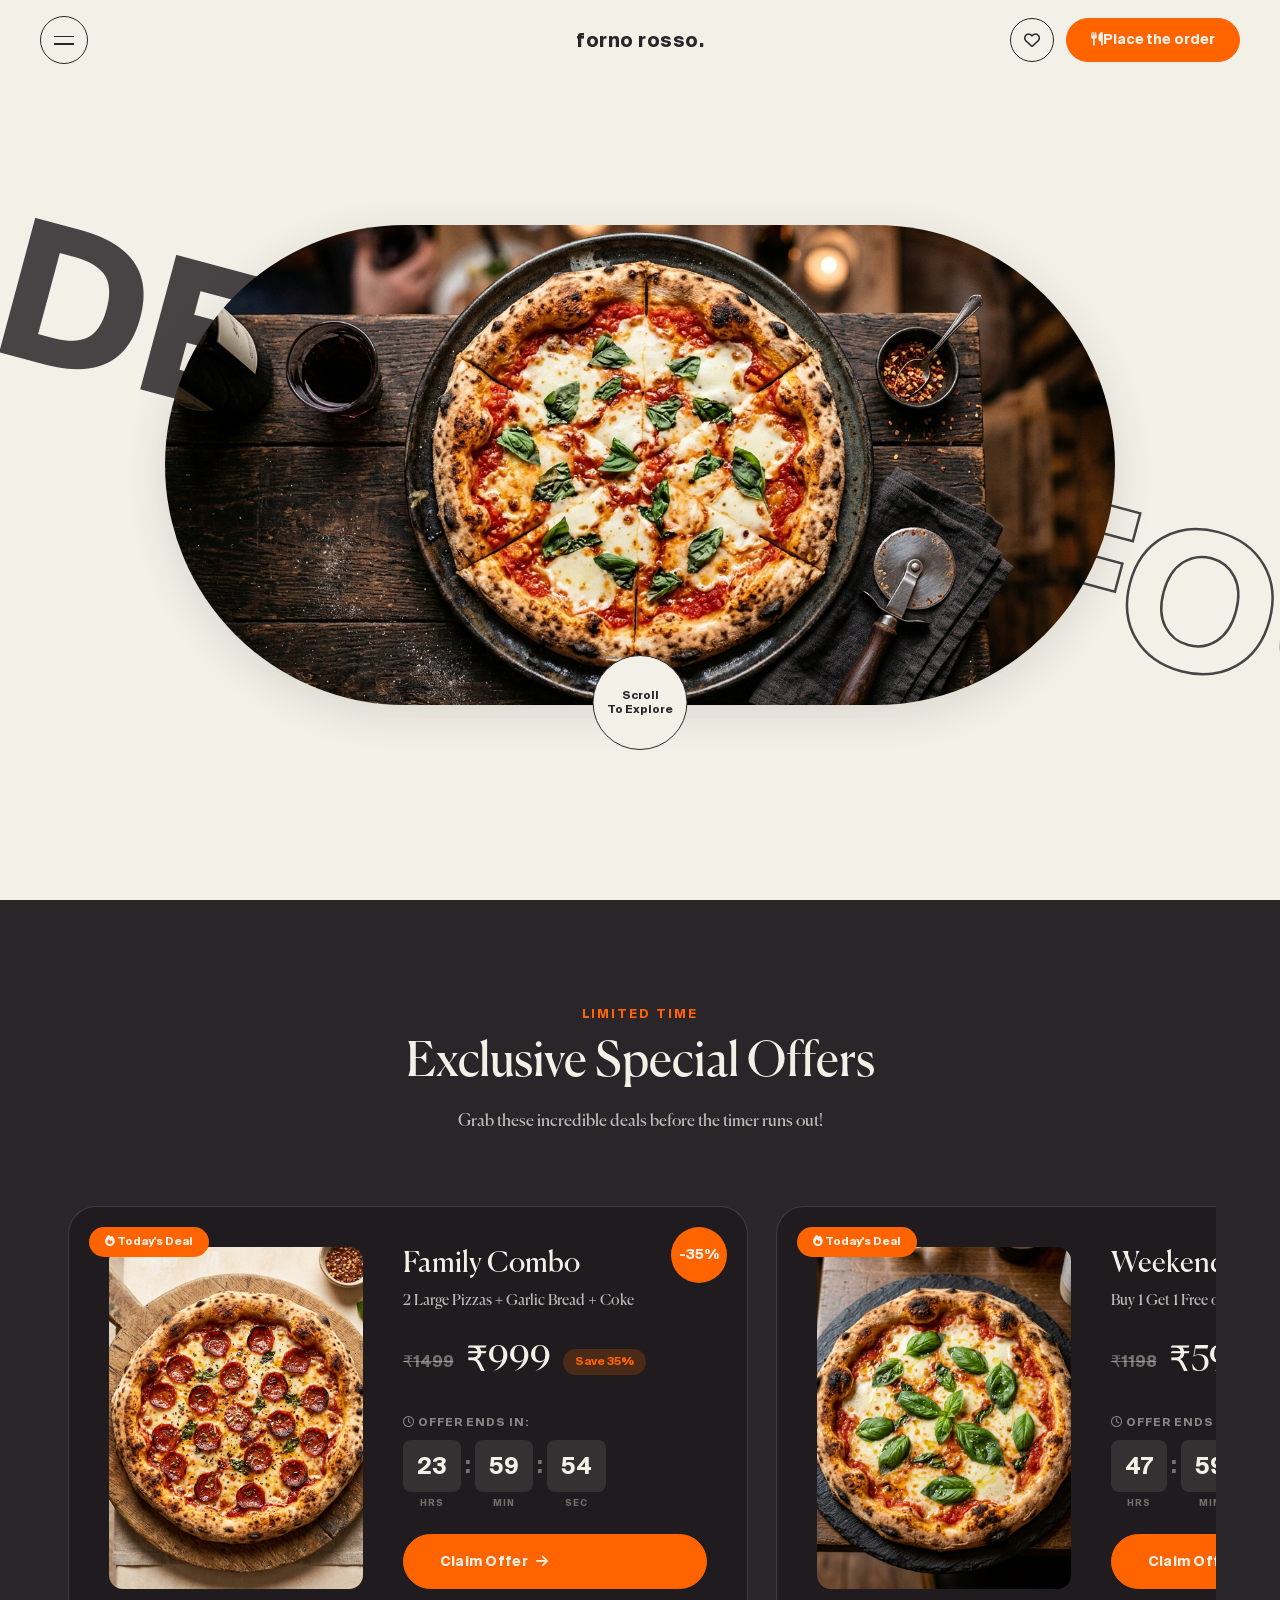
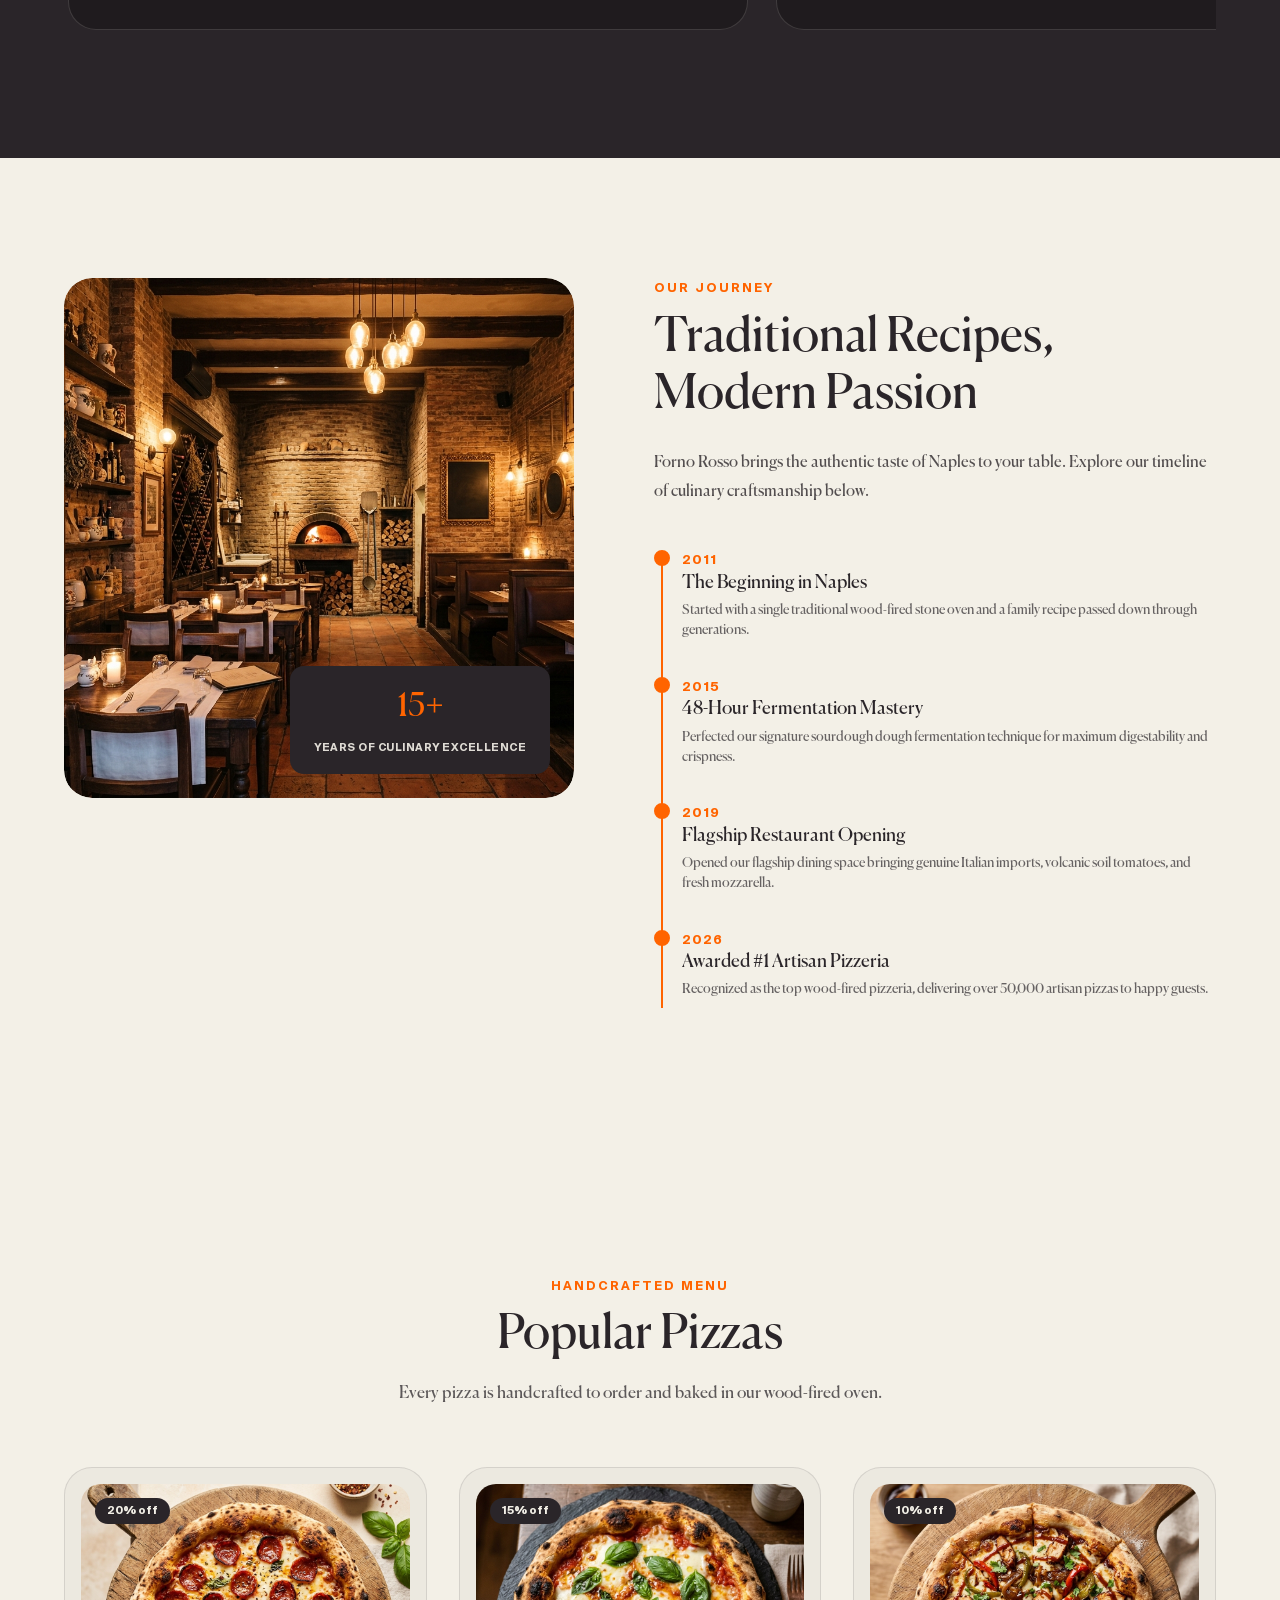
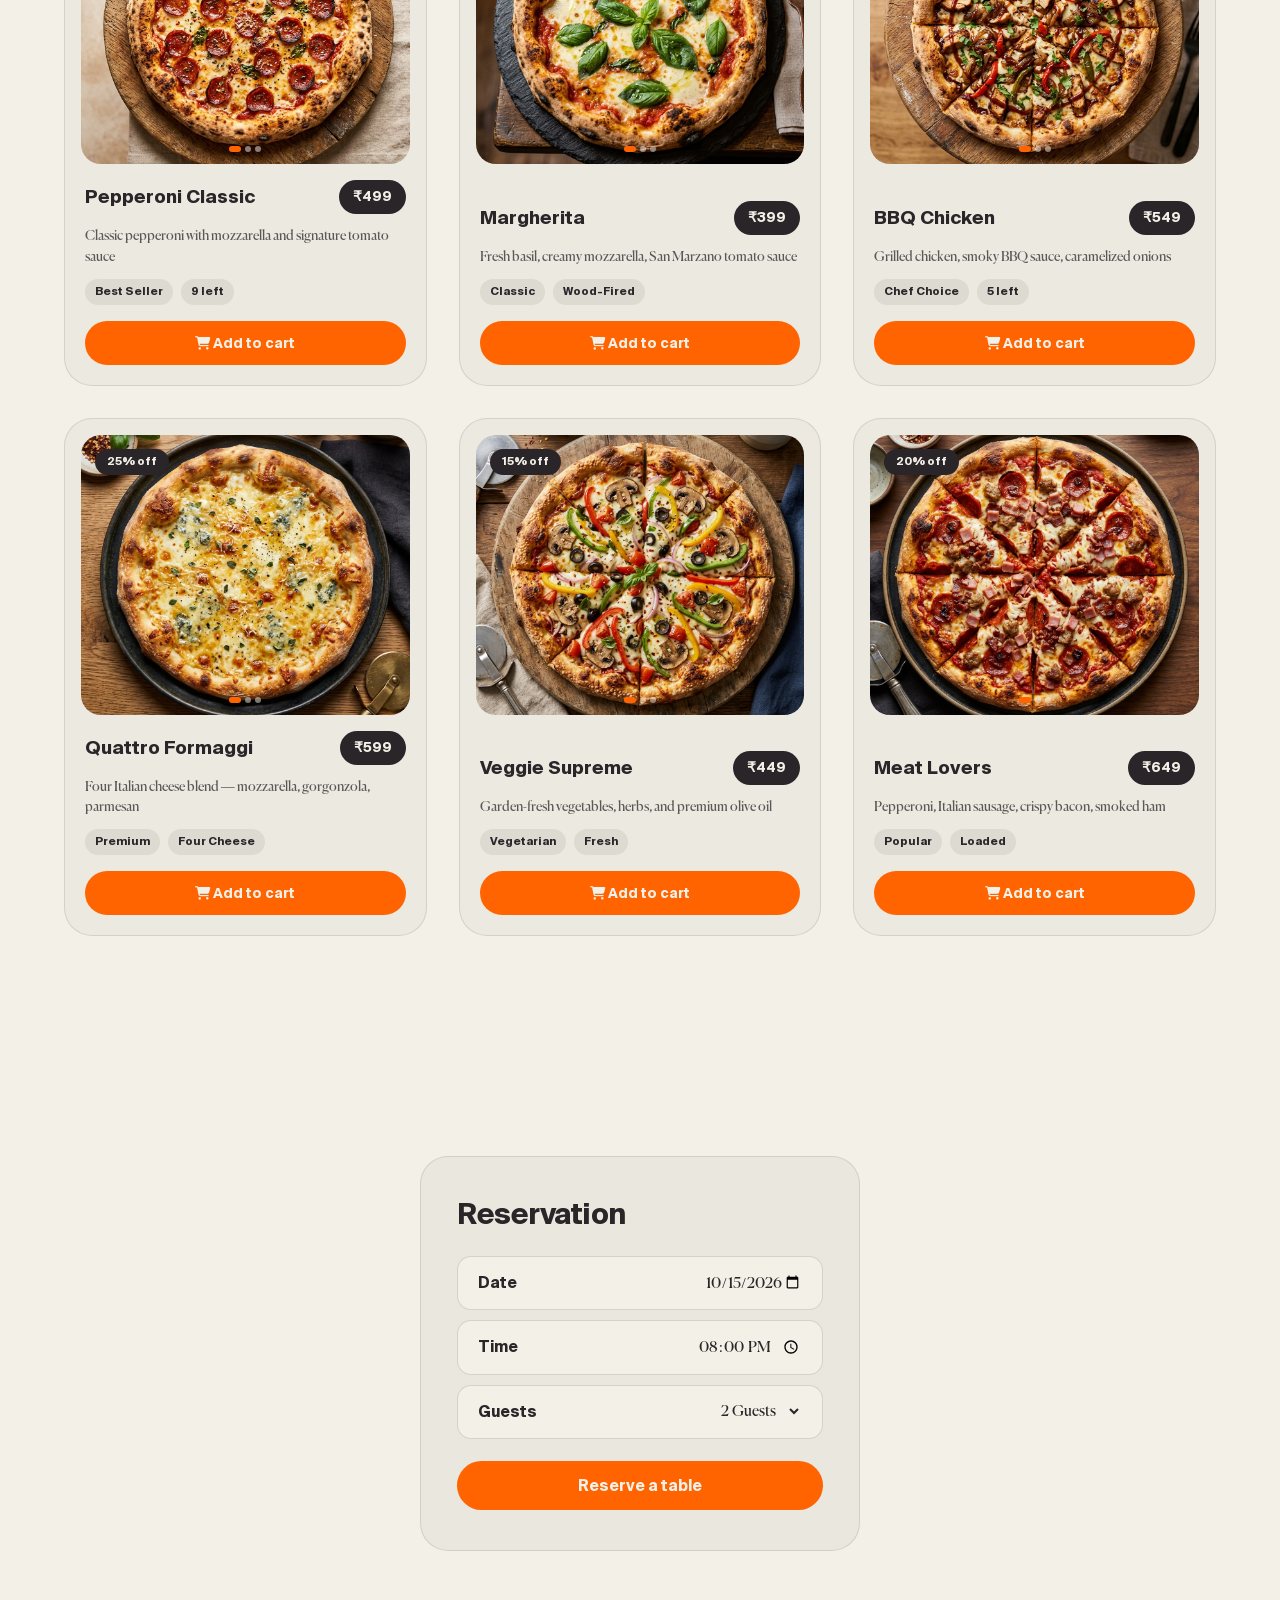
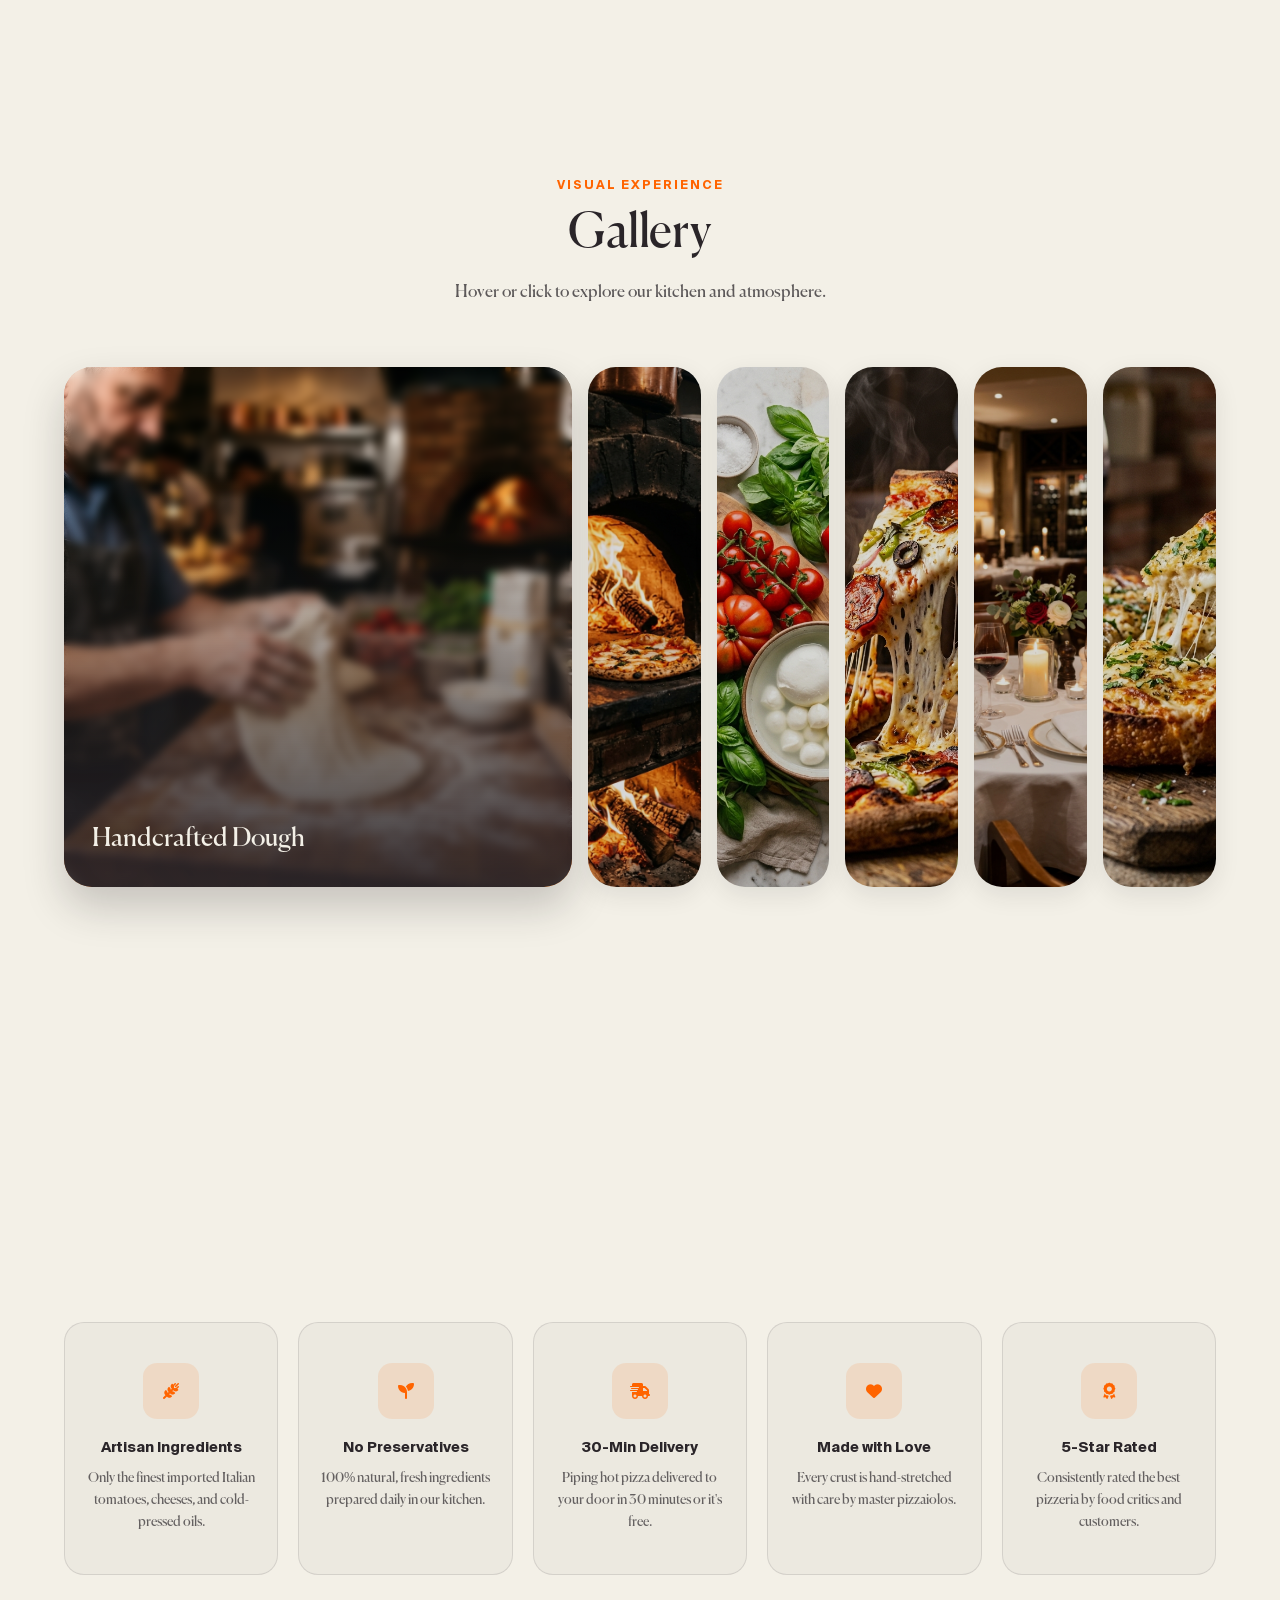
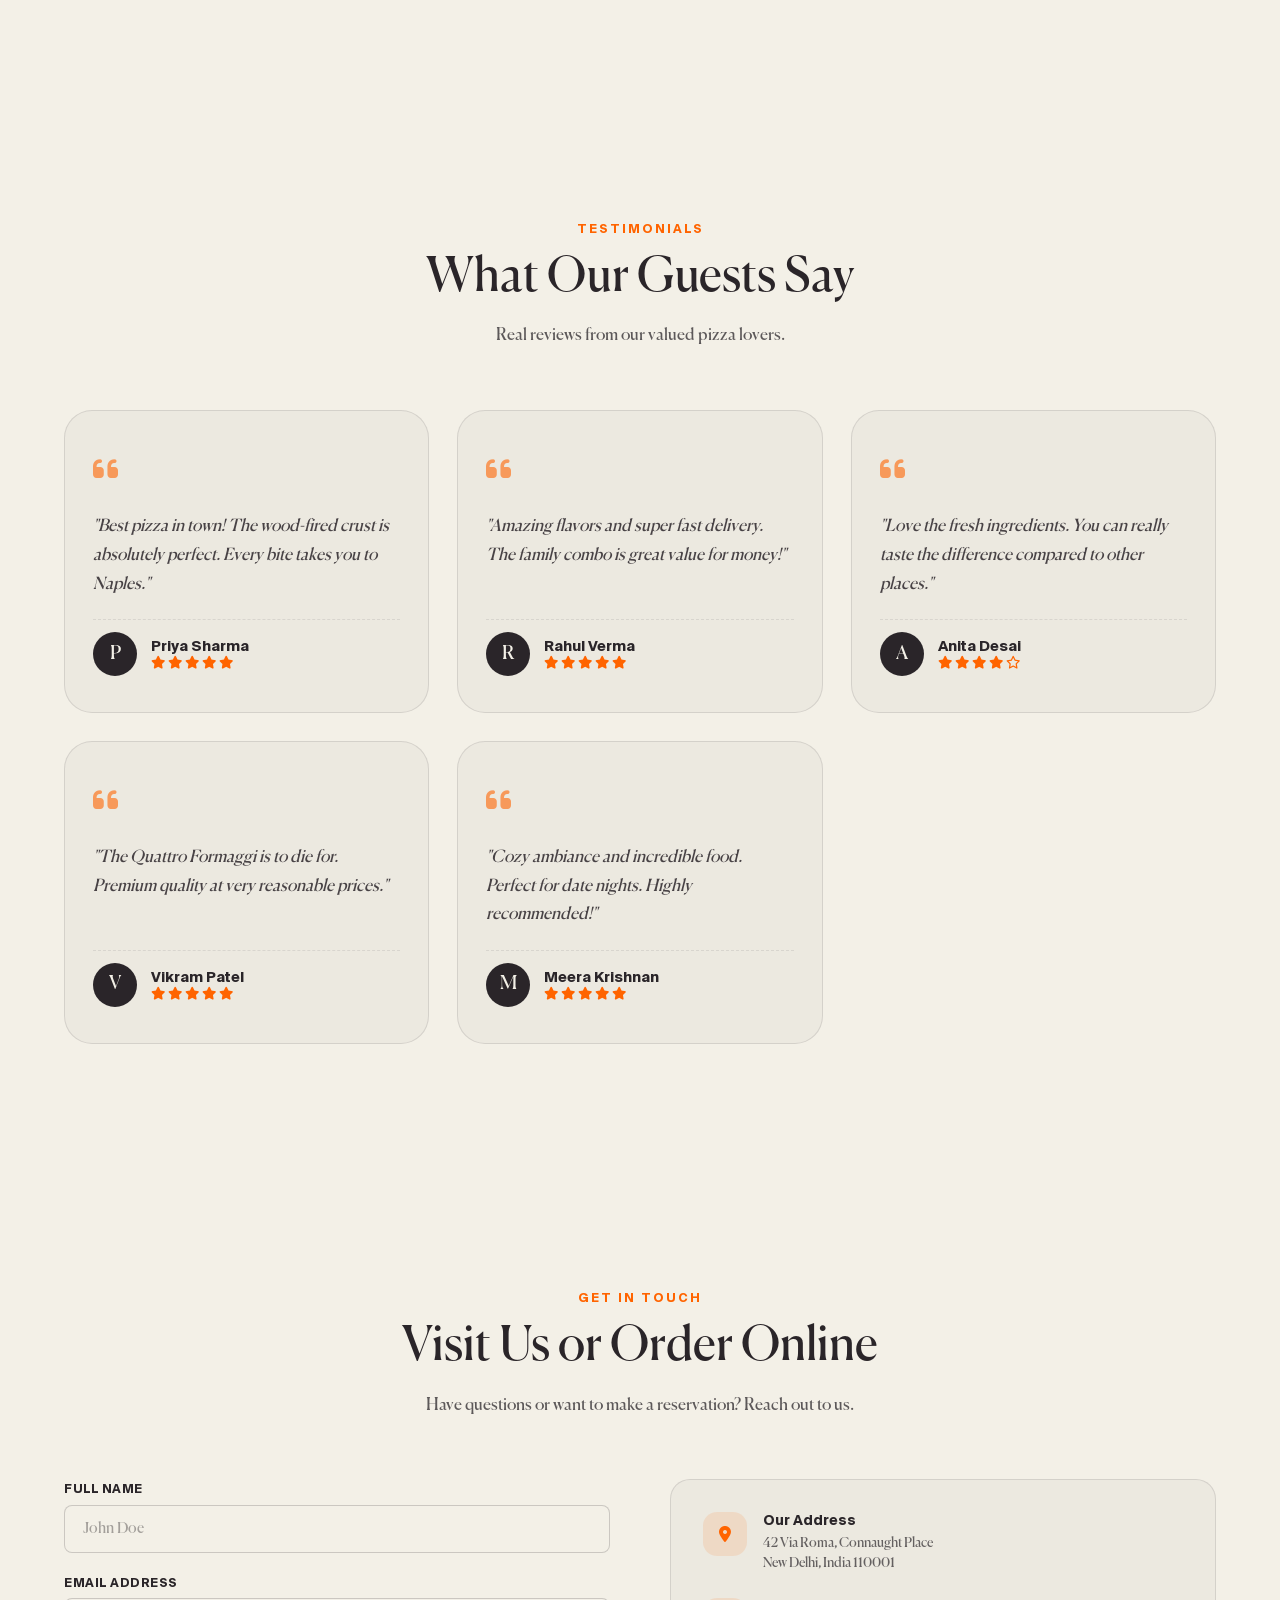
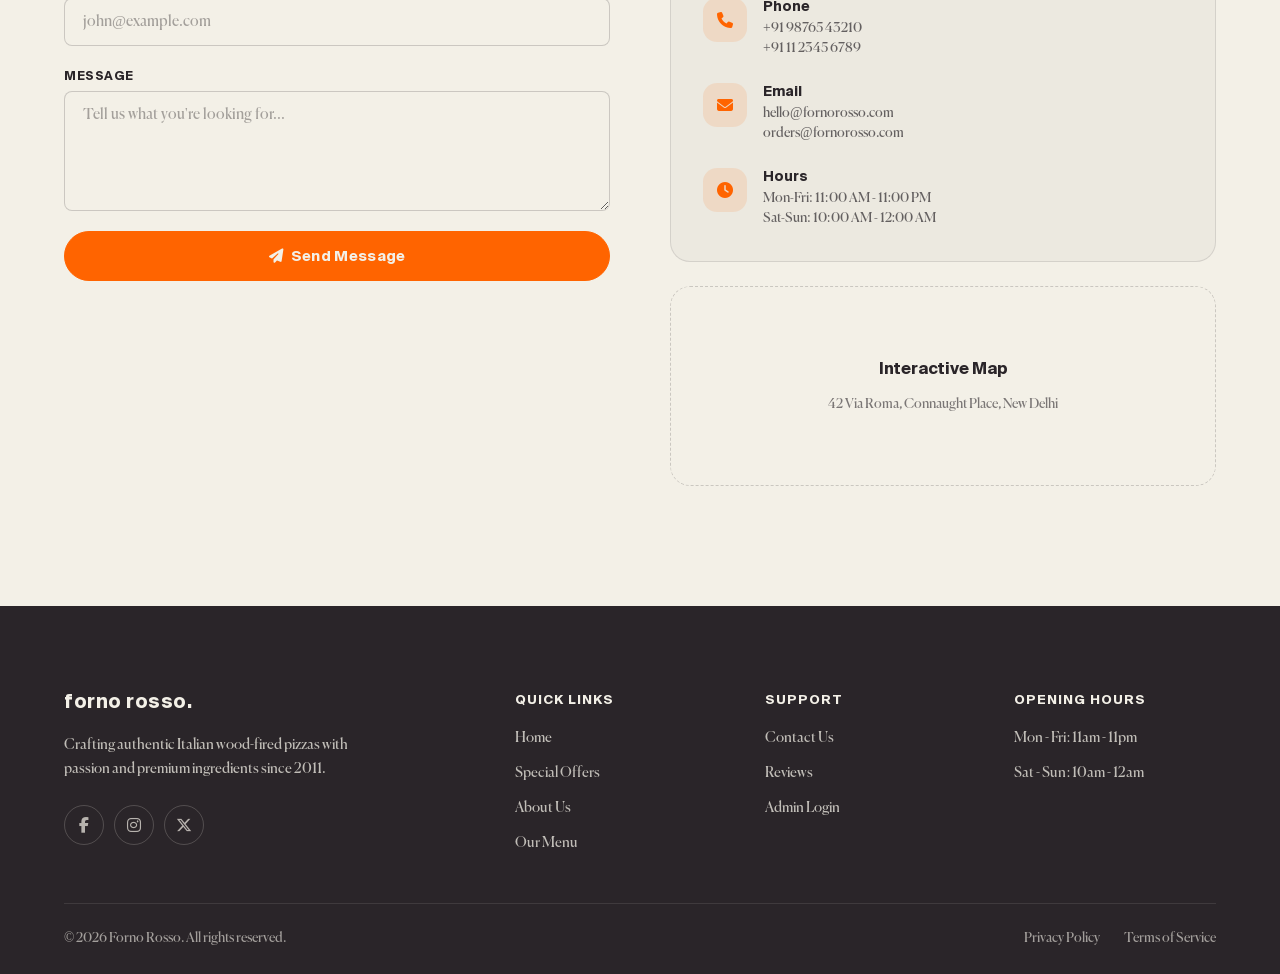
==== commit 41238a5d: "Update UI: Add FontAwesome icons, swipeable offer cards, vertical grid reviews, and enhanced gallery" ====
--- a/index.html
+++ b/index.html
@@ -7,6 +7,9 @@
     <meta name="keywords" content="pizza, Italian restaurant, wood-fired pizza, delivery, premium pizza, handmade pizza">
     <meta name="author" content="Forno Rosso">
     <title>Forno Rosso — Premium Italian Pizza</title>
+
+    <!-- Font Awesome Icons -->
+    <link rel="stylesheet" href="https://cdnjs.cloudflare.com/ajax/libs/font-awesome/6.5.1/css/all.min.css" integrity="sha512-DTOQO9RWCH3ppGqcWaEA1BIZOC6xxalwEsw9c2QQeAIftl+Vegovlnee1c9QX4TctnWMn1TE82KOxbRE3e40+99Inw==" crossorigin="anonymous" referrerpolicy="no-referrer" />
 
     <!-- Stylesheet -->
     <link rel="stylesheet" href="styles.css">
@@ -28,8 +31,8 @@
 
             <!-- Right Actions: Heart + Place order -->
             <div class="navbar__actions">
-                <button class="navbar__fav" aria-label="Favorites">♡</button>
-                <a href="#menu" class="navbar__order-btn">Place the order</a>
+                <button class="navbar__fav" aria-label="Favorites"><i class="fa-regular fa-heart"></i></button>
+                <a href="#menu" class="navbar__order-btn"><i class="fa-solid fa-utensils"></i> Place the order</a>
             </div>
         </div>
     </header>
@@ -86,12 +89,7 @@
 
             <div class="offers__carousel reveal">
                 <div class="offers__track" id="offersTrack">
-                    <!-- Offer cards rendered dynamically by JS -->
-                </div>
-                <div class="offers__nav">
-                    <button class="offers__nav-btn" id="offersPrev" aria-label="Previous offer">←</button>
-                    <div class="offers__dots" id="offersDots"></div>
-                    <button class="offers__nav-btn" id="offersNext" aria-label="Next offer">→</button>
+                    <!-- Offer cards rendered dynamically by JS (swipeable / draggable) -->
                 </div>
             </div>
         </div>
@@ -256,35 +254,35 @@
             <div class="features__grid">
                 <div class="feature-card reveal">
                     <div class="feature-card__icon">
-                        <svg width="28" height="28" viewBox="0 0 24 24" fill="none" stroke="currentColor" stroke-width="1.5"><path d="M12 2L2 7l10 5 10-5-10-5zM2 17l10 5 10-5M2 12l10 5 10-5"/></svg>
+                        <i class="fa-solid fa-wheat-awn"></i>
                     </div>
                     <h3 class="feature-card__title">Artisan Ingredients</h3>
                     <p class="feature-card__text">Only the finest imported Italian tomatoes, cheeses, and cold-pressed oils.</p>
                 </div>
                 <div class="feature-card reveal">
                     <div class="feature-card__icon">
-                        <svg width="28" height="28" viewBox="0 0 24 24" fill="none" stroke="currentColor" stroke-width="1.5"><path d="M12 22s8-4 8-10V5l-8-3-8 3v7c0 6 8 10 8 10z"/></svg>
+                        <i class="fa-solid fa-seedling"></i>
                     </div>
                     <h3 class="feature-card__title">No Preservatives</h3>
                     <p class="feature-card__text">100% natural, fresh ingredients prepared daily in our kitchen.</p>
                 </div>
                 <div class="feature-card reveal">
                     <div class="feature-card__icon">
-                        <svg width="28" height="28" viewBox="0 0 24 24" fill="none" stroke="currentColor" stroke-width="1.5"><circle cx="12" cy="12" r="10"/><polyline points="12 6 12 12 16 14"/></svg>
+                        <i class="fa-solid fa-truck-fast"></i>
                     </div>
                     <h3 class="feature-card__title">30-Min Delivery</h3>
                     <p class="feature-card__text">Piping hot pizza delivered to your door in 30 minutes or it's free.</p>
                 </div>
                 <div class="feature-card reveal">
                     <div class="feature-card__icon">
-                        <svg width="28" height="28" viewBox="0 0 24 24" fill="none" stroke="currentColor" stroke-width="1.5"><path d="M20.84 4.61a5.5 5.5 0 0 0-7.78 0L12 5.67l-1.06-1.06a5.5 5.5 0 0 0-7.78 7.78l1.06 1.06L12 21.23l7.78-7.78 1.06-1.06a5.5 5.5 0 0 0 0-7.78z"/></svg>
+                        <i class="fa-solid fa-heart"></i>
                     </div>
                     <h3 class="feature-card__title">Made with Love</h3>
                     <p class="feature-card__text">Every crust is hand-stretched with care by master pizzaiolos.</p>
                 </div>
                 <div class="feature-card reveal">
                     <div class="feature-card__icon">
-                        <svg width="28" height="28" viewBox="0 0 24 24" fill="none" stroke="currentColor" stroke-width="1.5"><polygon points="12 2 15.09 8.26 22 9.27 17 14.14 18.18 21.02 12 17.77 5.82 21.02 7 14.14 2 9.27 8.91 8.26 12 2"/></svg>
+                        <i class="fa-solid fa-award"></i>
                     </div>
                     <h3 class="feature-card__title">5-Star Rated</h3>
                     <p class="feature-card__text">Consistently rated the best pizzeria by food critics and customers.</p>
@@ -301,15 +299,8 @@
                 <h2 class="section-title">What Our Guests Say</h2>
                 <p class="section-subtitle">Real reviews from our valued pizza lovers.</p>
             </div>
-            <div class="reviews__slider reveal">
-                <div class="reviews__track" id="reviewsTrack">
-                    <!-- Testimonials rendered dynamically by JS -->
-                </div>
-                <div class="reviews__nav">
-                    <button class="reviews__nav-btn" id="reviewsPrev" aria-label="Previous review">←</button>
-                    <div class="reviews__dots" id="reviewsDots"></div>
-                    <button class="reviews__nav-btn" id="reviewsNext" aria-label="Next review">→</button>
-                </div>
+            <div class="reviews__grid reveal" id="reviewsGrid">
+                <!-- Testimonials rendered dynamically as vertical grid by JS -->
             </div>
         </div>
     </section>
@@ -338,35 +329,35 @@
                             <textarea id="contactMessage" class="form-input form-textarea" rows="4" placeholder="Tell us what you're looking for..." required></textarea>
                         </div>
                         <button type="submit" class="btn btn--primary btn--lg btn--full">
-                            Send Message
+                            <i class="fa-solid fa-paper-plane"></i> Send Message
                         </button>
                     </form>
                 </div>
                 <div class="contact__info reveal">
                     <div class="contact__info-card">
                         <div class="contact__info-item">
-                            <div class="contact__info-icon">📍</div>
+                            <div class="contact__info-icon"><i class="fa-solid fa-location-dot"></i></div>
                             <div>
                                 <h4>Our Address</h4>
                                 <p>42 Via Roma, Connaught Place<br>New Delhi, India 110001</p>
                             </div>
                         </div>
                         <div class="contact__info-item">
-                            <div class="contact__info-icon">📞</div>
+                            <div class="contact__info-icon"><i class="fa-solid fa-phone"></i></div>
                             <div>
                                 <h4>Phone</h4>
                                 <p>+91 98765 43210<br>+91 11 2345 6789</p>
                             </div>
                         </div>
                         <div class="contact__info-item">
-                            <div class="contact__info-icon">✉️</div>
+                            <div class="contact__info-icon"><i class="fa-solid fa-envelope"></i></div>
                             <div>
                                 <h4>Email</h4>
                                 <p>hello@fornorosso.com<br>orders@fornorosso.com</p>
                             </div>
                         </div>
                         <div class="contact__info-item">
-                            <div class="contact__info-icon">⏰</div>
+                            <div class="contact__info-icon"><i class="fa-solid fa-clock"></i></div>
                             <div>
                                 <h4>Hours</h4>
                                 <p>Mon-Fri: 11:00 AM - 11:00 PM<br>Sat-Sun: 10:00 AM - 12:00 AM</p>
@@ -394,9 +385,9 @@
                     </a>
                     <p class="footer__tagline">Crafting authentic Italian wood-fired pizzas with passion and premium ingredients since 2011.</p>
                     <div class="footer__social">
-                        <a href="#" class="footer__social-link" aria-label="Facebook">fb</a>
-                        <a href="#" class="footer__social-link" aria-label="Instagram">ig</a>
-                        <a href="#" class="footer__social-link" aria-label="Twitter">tw</a>
+                        <a href="#" class="footer__social-link" aria-label="Facebook"><i class="fa-brands fa-facebook-f"></i></a>
+                        <a href="#" class="footer__social-link" aria-label="Instagram"><i class="fa-brands fa-instagram"></i></a>
+                        <a href="#" class="footer__social-link" aria-label="Twitter"><i class="fa-brands fa-x-twitter"></i></a>
                     </div>
                 </div>
                 <div>
--- a/styles.css
+++ b/styles.css
@@ -492,28 +492,55 @@
 
 .offers__carousel {
     position: relative;
-    max-width: 900px;
+    max-width: 1200px;
     margin: 0 auto;
-    overflow: hidden;
 }
 
 .offers__track {
-    position: relative;
-    min-height: 480px;
+    display: flex;
+    gap: 28px;
+    overflow-x: auto;
+    scroll-snap-type: x mandatory;
+    scroll-behavior: smooth;
+    -webkit-overflow-scrolling: touch;
+    padding: 10px 4px 28px 4px;
+    min-height: auto;
+    cursor: grab;
+    user-select: none;
+}
+
+.offers__track:active {
+    cursor: grabbing;
+}
+
+/* Custom Sleek Scrollbar for Offers */
+.offers__track::-webkit-scrollbar {
+    height: 6px;
+}
+.offers__track::-webkit-scrollbar-track {
+    background: rgba(243, 240, 231, 0.08);
+    border-radius: 10px;
+}
+.offers__track::-webkit-scrollbar-thumb {
+    background: var(--color-third);
+    border-radius: 10px;
 }
 
 .offer-card {
-    position: absolute;
-    top: 0;
-    left: 0;
-    width: 100%;
-    transition: all 0.5s ease;
-    opacity: 0;
-    pointer-events: none;
-}
-.offer-card.active {
-    opacity: 1;
-    pointer-events: auto;
+    position: relative !important;
+    top: auto !important;
+    left: auto !important;
+    flex: 0 0 680px;
+    max-width: 85vw;
+    scroll-snap-align: center;
+    opacity: 1 !important;
+    pointer-events: auto !important;
+    transform: none !important;
+    transition: transform 0.3s ease, box-shadow 0.3s ease;
+}
+
+.offer-card:hover {
+    transform: translateY(-4px) !important;
 }
 
 .offer-card__inner {
@@ -678,40 +705,6 @@
     border-color: var(--color-primary);
 }
 
-.offers__nav {
-    display: flex;
-    align-items: center;
-    justify-content: center;
-    gap: 24px;
-    margin-top: 32px;
-}
-.offers__nav-btn {
-    width: 44px;
-    height: 44px;
-    border-radius: var(--radius-circle);
-    border: 1.5px solid rgba(243, 240, 231, 0.3);
-    background: transparent;
-    color: var(--color-primary);
-    display: flex;
-    align-items: center;
-    justify-content: center;
-    cursor: pointer;
-    transition: all var(--transition);
-}
-.offers__nav-btn:hover { background: var(--color-third); border-color: var(--color-third); }
-.offers__dots { display: flex; gap: 8px; }
-.offers__dot {
-    width: 10px;
-    height: 10px;
-    border-radius: var(--radius-circle);
-    border: 1.5px solid rgba(243, 240, 231, 0.4);
-    background: transparent;
-    cursor: pointer;
-}
-.offers__dot.active {
-    background: var(--color-third);
-    border-color: var(--color-third);
-}
 .offers__cta {
     margin-top: 40px;
     text-align: center;
@@ -1023,49 +1016,63 @@
 
 .gallery__accordion {
     display: flex;
-    gap: 12px;
-    height: 480px;
+    gap: 16px;
+    height: 520px;
     width: 100%;
 }
 
 .gallery__strip {
     position: relative;
     flex: 1;
-    border-radius: var(--radius-lg);
+    border-radius: var(--radius-xl);
     overflow: hidden;
     cursor: pointer;
-    transition: flex 0.6s cubic-bezier(0.25, 1, 0.5, 1);
+    transition: flex 0.7s cubic-bezier(0.16, 1, 0.3, 1), transform 0.5s ease, box-shadow 0.5s ease;
+    box-shadow: 0 8px 24px rgba(42, 37, 41, 0.1);
 }
 
 .gallery__strip.active, .gallery__strip:hover {
-    flex: 4;
+    flex: 4.5;
+    box-shadow: 0 20px 40px rgba(42, 37, 41, 0.22);
 }
 
 .gallery__strip-img {
     width: 100%;
     height: 100%;
     object-fit: cover;
+    transition: transform 0.9s cubic-bezier(0.16, 1, 0.3, 1), filter 0.6s ease;
+    filter: brightness(0.85);
+}
+
+.gallery__strip.active .gallery__strip-img,
+.gallery__strip:hover .gallery__strip-img {
+    transform: scale(1.08);
+    filter: brightness(1.02);
 }
 
 .gallery__strip-overlay {
     position: absolute;
     inset: 0;
-    background: linear-gradient(180deg, transparent 30%, var(--color-secondary) 100%);
-    display: flex;
-    align-items: flex-end;
-    padding: 24px;
+    background: linear-gradient(180deg, transparent 20%, rgba(42, 37, 41, 0.92) 100%);
+    backdrop-filter: blur(4px);
+    display: flex;
+    flex-direction: column;
+    justify-content: flex-end;
+    padding: 32px 28px;
     opacity: 0;
-    transition: opacity 0.4s ease;
+    transform: translateY(16px);
+    transition: opacity 0.5s ease, transform 0.5s cubic-bezier(0.16, 1, 0.3, 1);
 }
 
 .gallery__strip.active .gallery__strip-overlay,
 .gallery__strip:hover .gallery__strip-overlay {
     opacity: 1;
+    transform: translateY(0);
 }
 
 .gallery__strip-title {
     font-family: var(--ff-heading);
-    font-size: 1.4rem;
+    font-size: 1.6rem;
     font-weight: 400;
     color: var(--color-primary);
     white-space: nowrap;
@@ -1207,61 +1214,85 @@
 }
 
 /* ============================================================
-   CUSTOMER REVIEWS
+   CUSTOMER REVIEWS (Vertical Grid)
    ============================================================ */
 .reviews {
     padding: 120px 0;
     background: var(--color-primary);
 }
 
-.reviews__slider {
-    position: relative;
-    max-width: 700px;
+.reviews__grid {
+    display: grid;
+    grid-template-columns: repeat(3, 1fr);
+    gap: 28px;
+    max-width: 1200px;
     margin: 0 auto;
-    min-height: 300px;
-}
-
-.reviews__track { position: relative; min-height: 260px; }
+}
+
+@media (max-width: 992px) {
+    .reviews__grid {
+        grid-template-columns: repeat(2, 1fr);
+    }
+}
+
+@media (max-width: 640px) {
+    .reviews__grid {
+        grid-template-columns: 1fr;
+    }
+}
 
 .review-card {
-    position: absolute;
-    top: 0;
-    left: 0;
-    width: 100%;
+    position: relative !important;
+    top: auto !important;
+    left: auto !important;
+    width: 100% !important;
+    opacity: 1 !important;
+    pointer-events: auto !important;
+    transform: none !important;
     background: rgba(42, 37, 41, 0.03);
     border: 1.5px solid rgba(42, 37, 41, 0.12);
     border-radius: var(--radius-xl);
-    padding: 48px 40px;
-    text-align: center;
-    opacity: 0;
-    transform: translateY(10px);
-    transition: all 0.5s ease;
-    pointer-events: none;
-}
-.review-card.active {
-    opacity: 1;
-    transform: translateY(0);
-    pointer-events: auto;
+    padding: 36px 28px;
+    display: flex;
+    flex-direction: column;
+    justify-content: space-between;
+    gap: 20px;
+    transition: transform 0.3s ease, border-color 0.3s ease, box-shadow 0.3s ease;
+}
+
+.review-card:hover {
+    transform: translateY(-6px) !important;
+    border-color: var(--color-third);
+    box-shadow: 0 14px 32px rgba(42, 37, 41, 0.08);
+}
+
+.review-card__quote {
+    font-size: 1.8rem;
+    color: var(--color-third);
+    opacity: 0.6;
 }
 
 .review-card__text {
     font-family: var(--ff-heading);
-    font-size: 1.1rem;
-    line-height: 1.8;
+    font-size: 1.05rem;
+    line-height: 1.7;
     color: rgba(42, 37, 41, 0.85);
     font-style: italic;
-    margin-bottom: 24px;
     font-weight: 400;
-}
+    flex-grow: 1;
+}
+
 .review-card__author {
     display: flex;
     align-items: center;
-    justify-content: center;
-    gap: 16px;
-}
+    gap: 14px;
+    padding-top: 12px;
+    border-top: 1px dashed rgba(42, 37, 41, 0.1);
+}
+
 .review-card__avatar {
-    width: 48px;
-    height: 48px;
+    width: 44px;
+    height: 44px;
     border-radius: var(--radius-circle);
     background: var(--color-secondary);
     color: var(--color-primary);
@@ -1269,9 +1300,11 @@
     align-items: center;
     justify-content: center;
     font-family: var(--ff-heading);
-    font-size: 1.3rem;
+    font-size: 1.2rem;
     font-weight: 400;
-}
+    flex-shrink: 0;
+}
+
 .review-card__name {
     font-family: var(--ff-body);
     font-size: 0.9rem;
@@ -1279,39 +1312,13 @@
     color: var(--color-secondary);
     margin-bottom: 2px;
 }
-.review-card__stars { color: var(--color-third); font-size: 0.85rem; }
-
-.reviews__nav {
-    display: flex;
-    align-items: center;
-    justify-content: center;
-    gap: 16px;
-    margin-top: 32px;
-}
-.reviews__nav-btn {
-    width: 40px;
-    height: 40px;
-    border-radius: var(--radius-circle);
-    border: 1.5px solid rgba(42, 37, 41, 0.2);
-    background: var(--color-primary);
-    color: var(--color-secondary);
-    display: flex;
-    align-items: center;
-    justify-content: center;
-    cursor: pointer;
-    transition: all var(--transition);
-}
-.reviews__nav-btn:hover { background: var(--color-third); color: var(--color-primary); border-color: var(--color-third); }
-.reviews__dots { display: flex; gap: 8px; }
-.reviews__dot {
-    width: 8px;
-    height: 8px;
-    border-radius: var(--radius-circle);
-    border: none;
-    background: rgba(42, 37, 41, 0.2);
-    cursor: pointer;
-}
-.reviews__dot.active { background: var(--color-third); transform: scale(1.3); }
+
+.review-card__stars {
+    color: var(--color-third);
+    font-size: 0.8rem;
+    display: flex;
+    gap: 3px;
+}
 
 /* ============================================================
    CONTACT
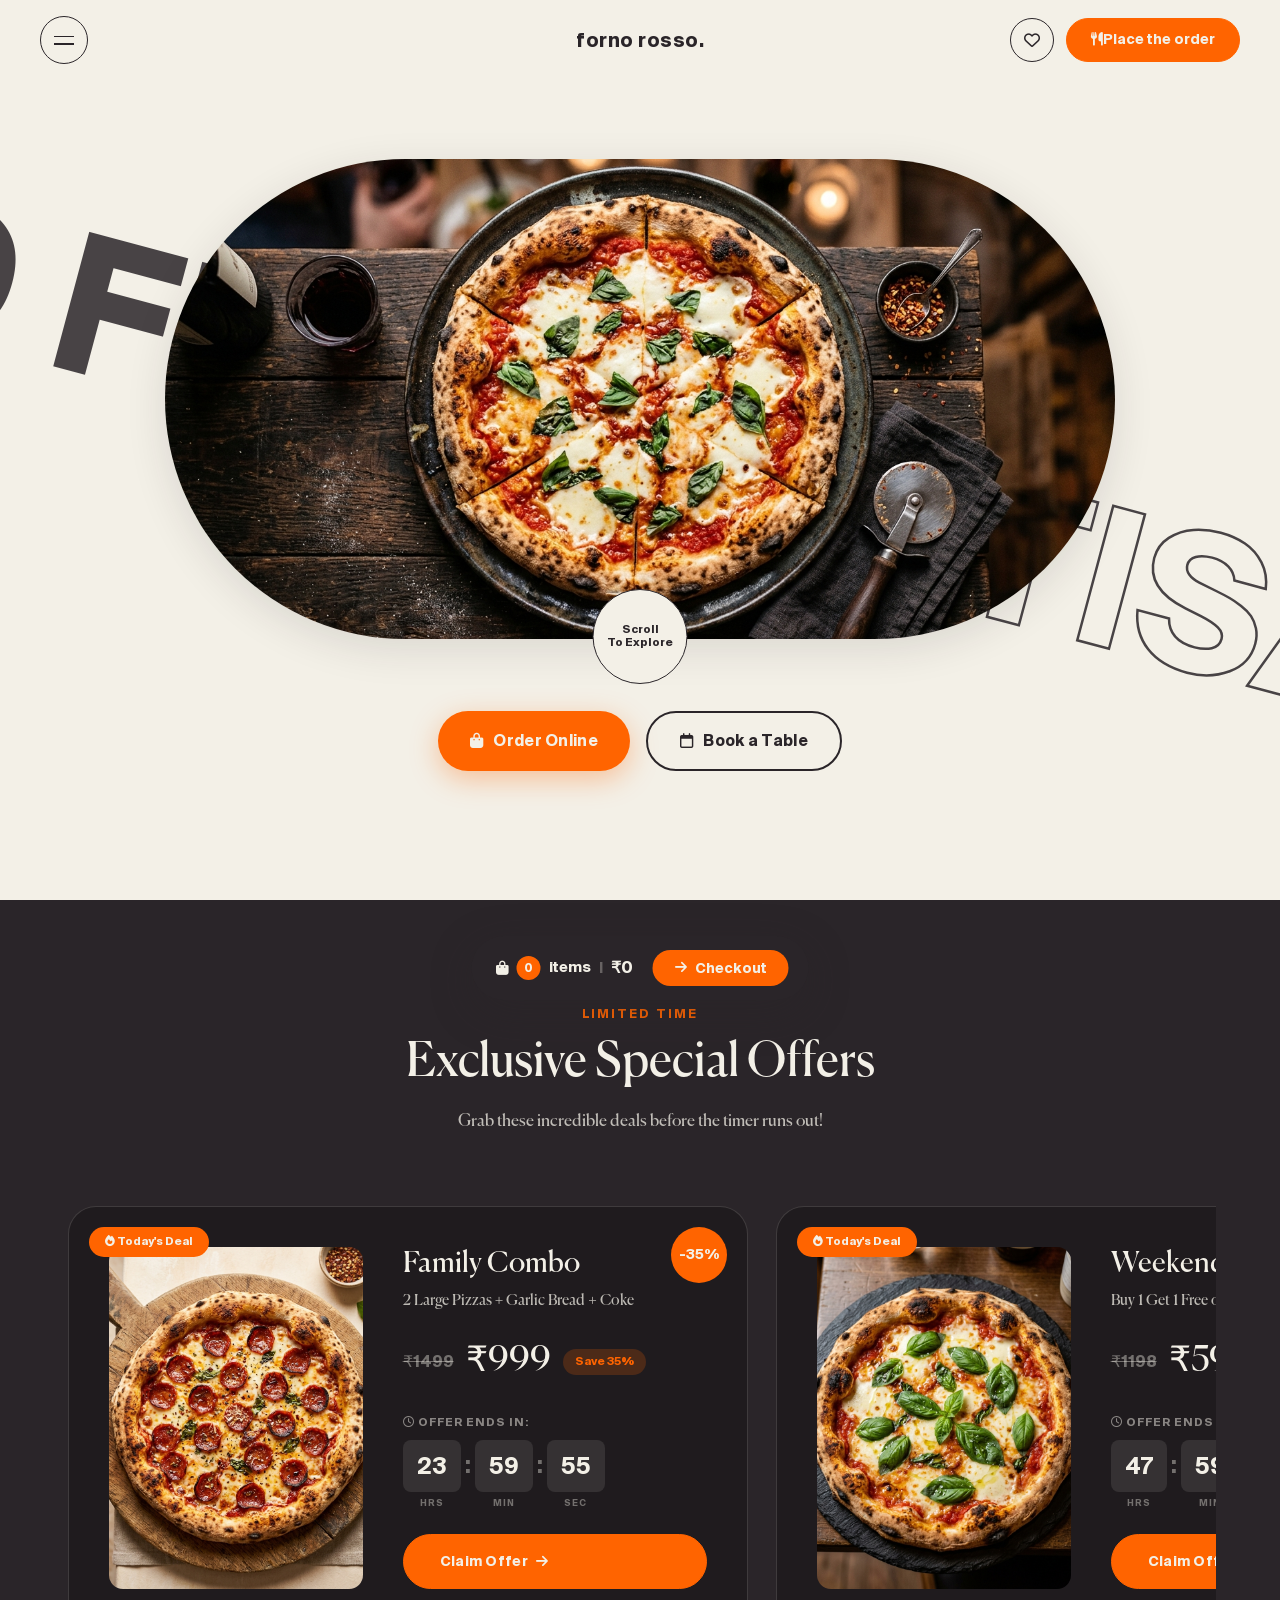
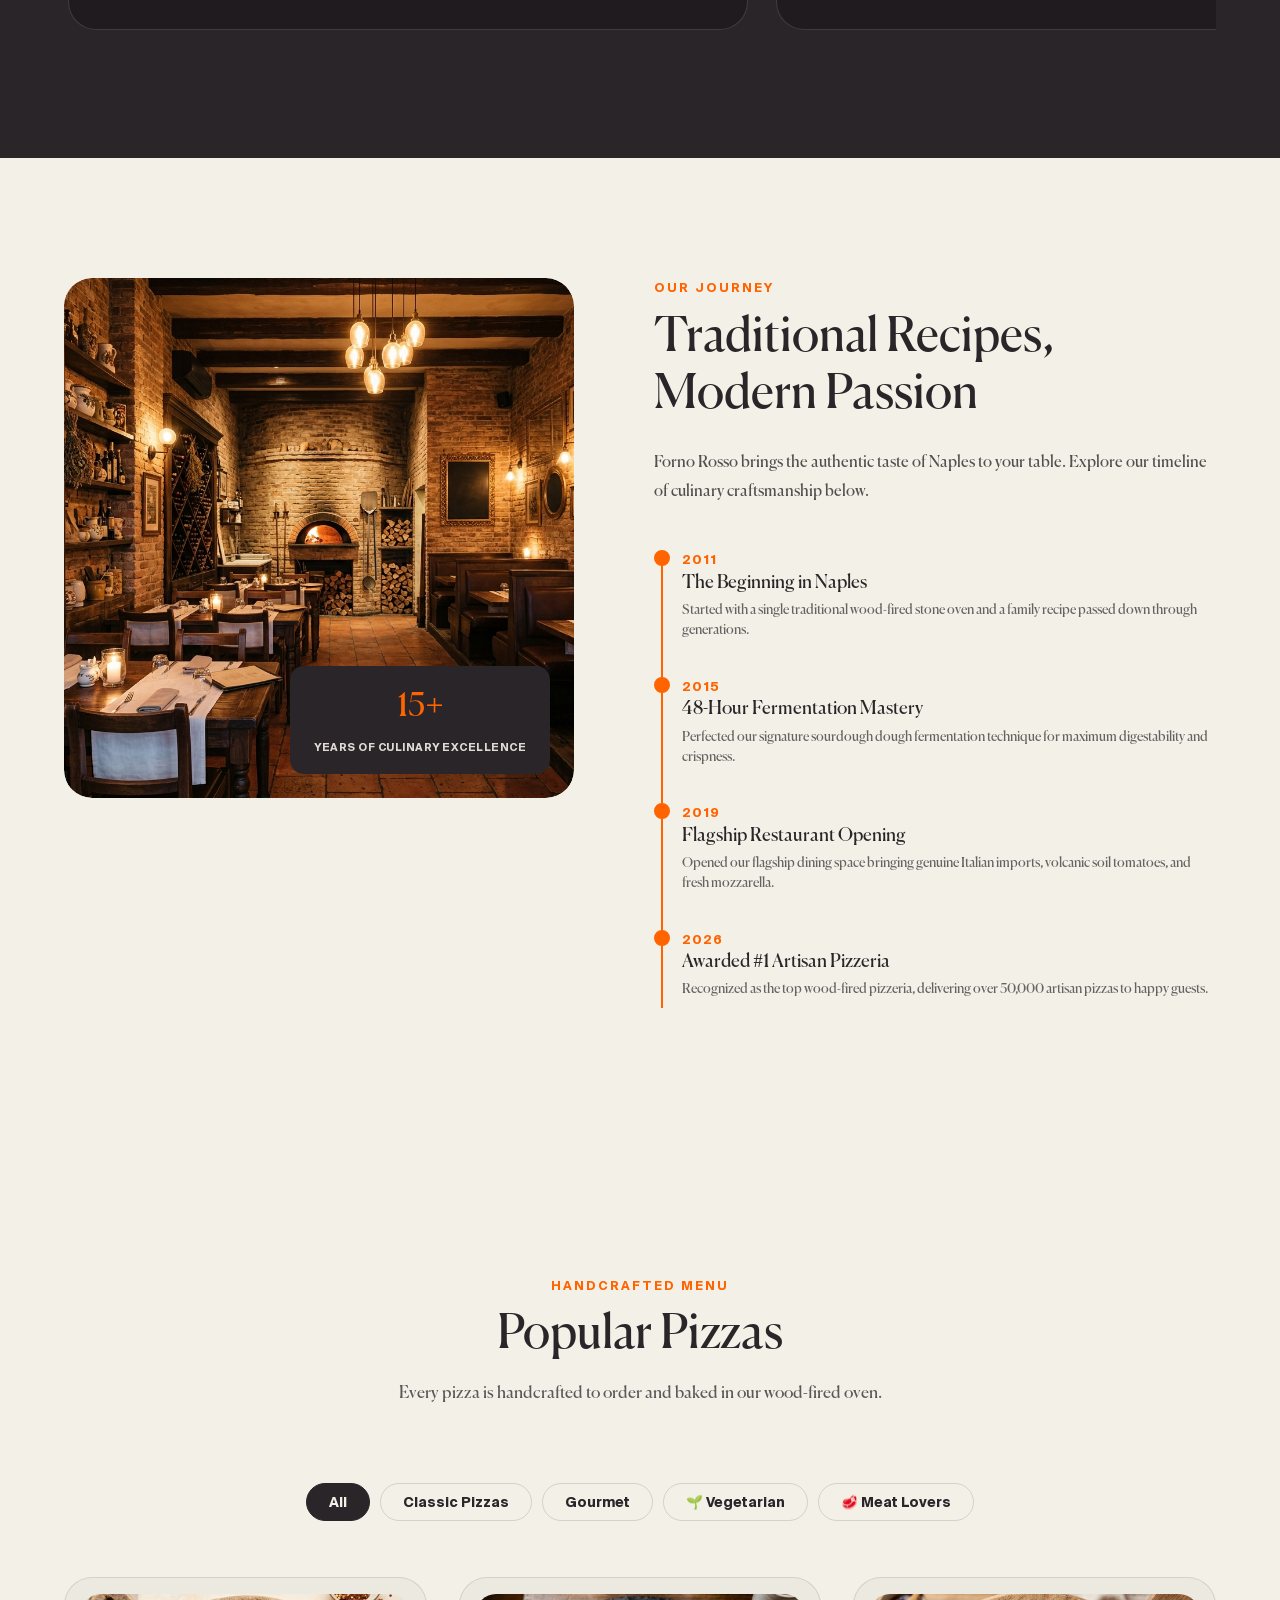
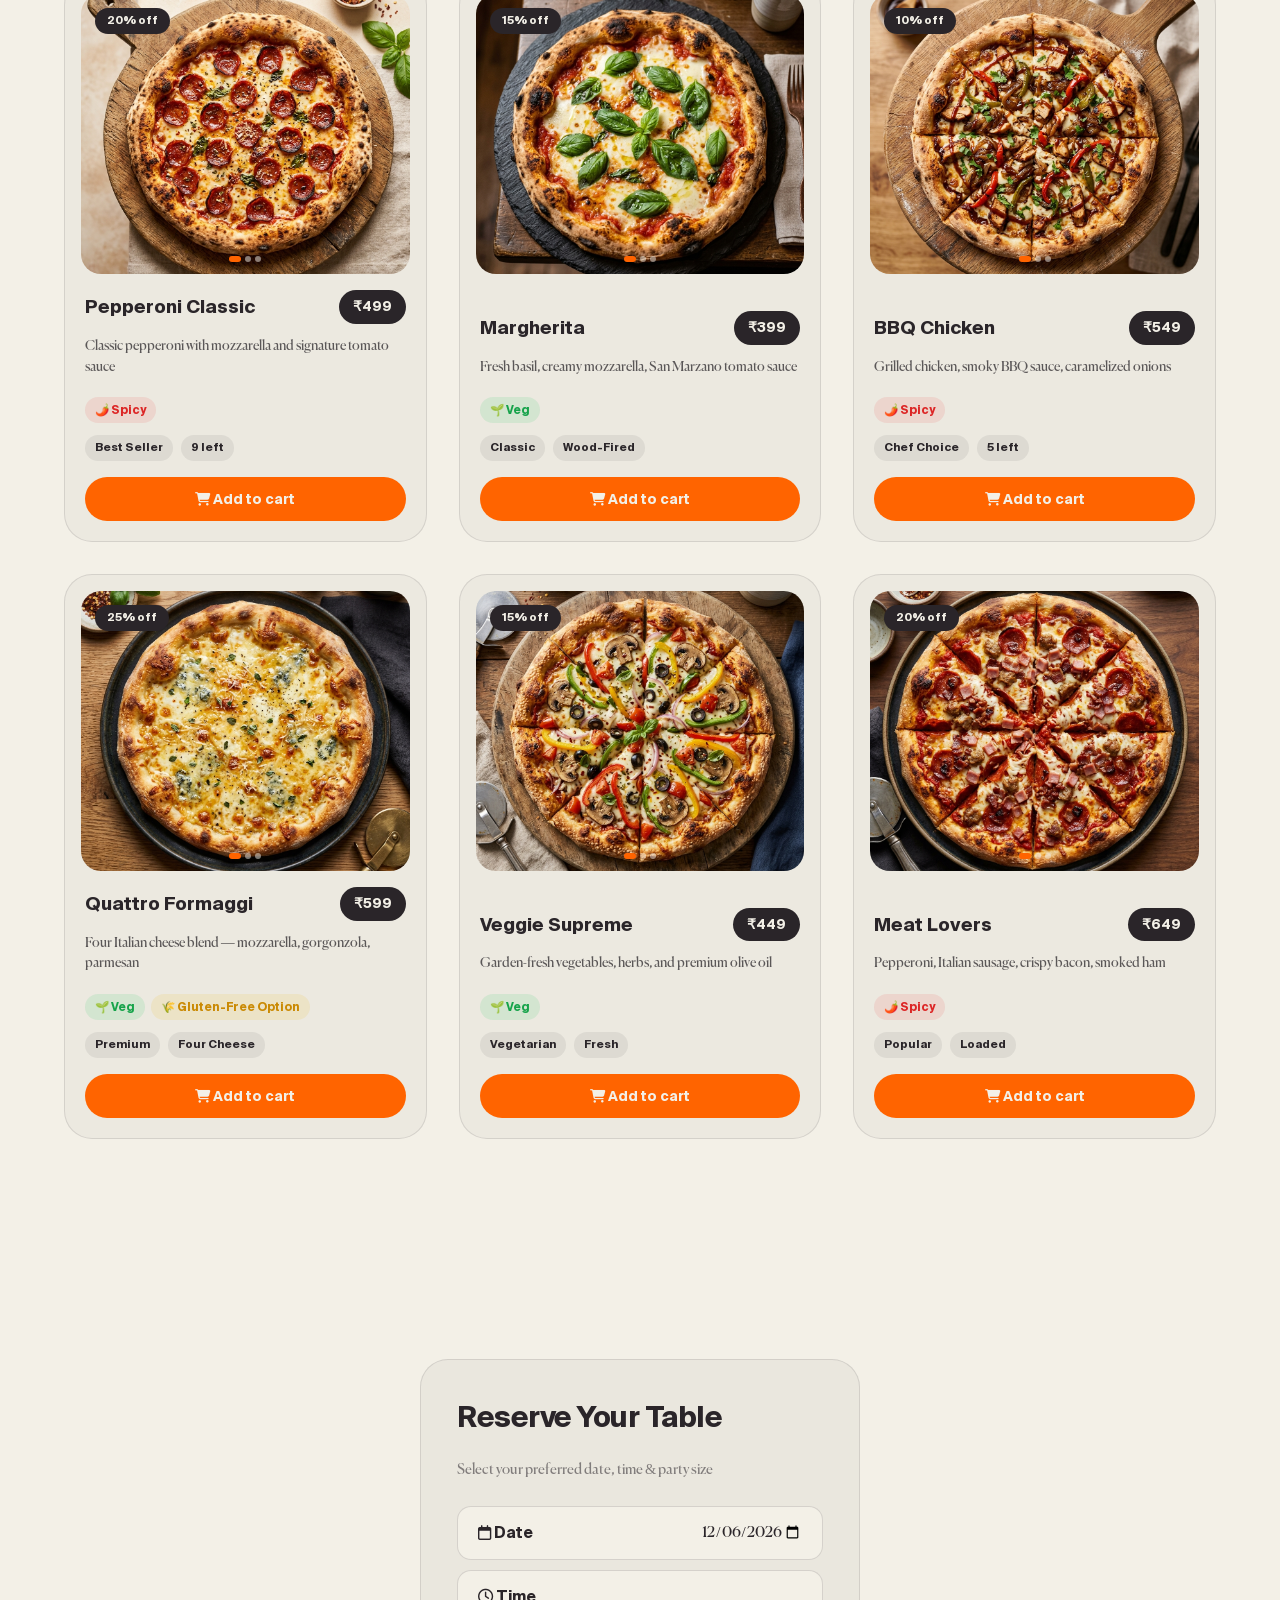
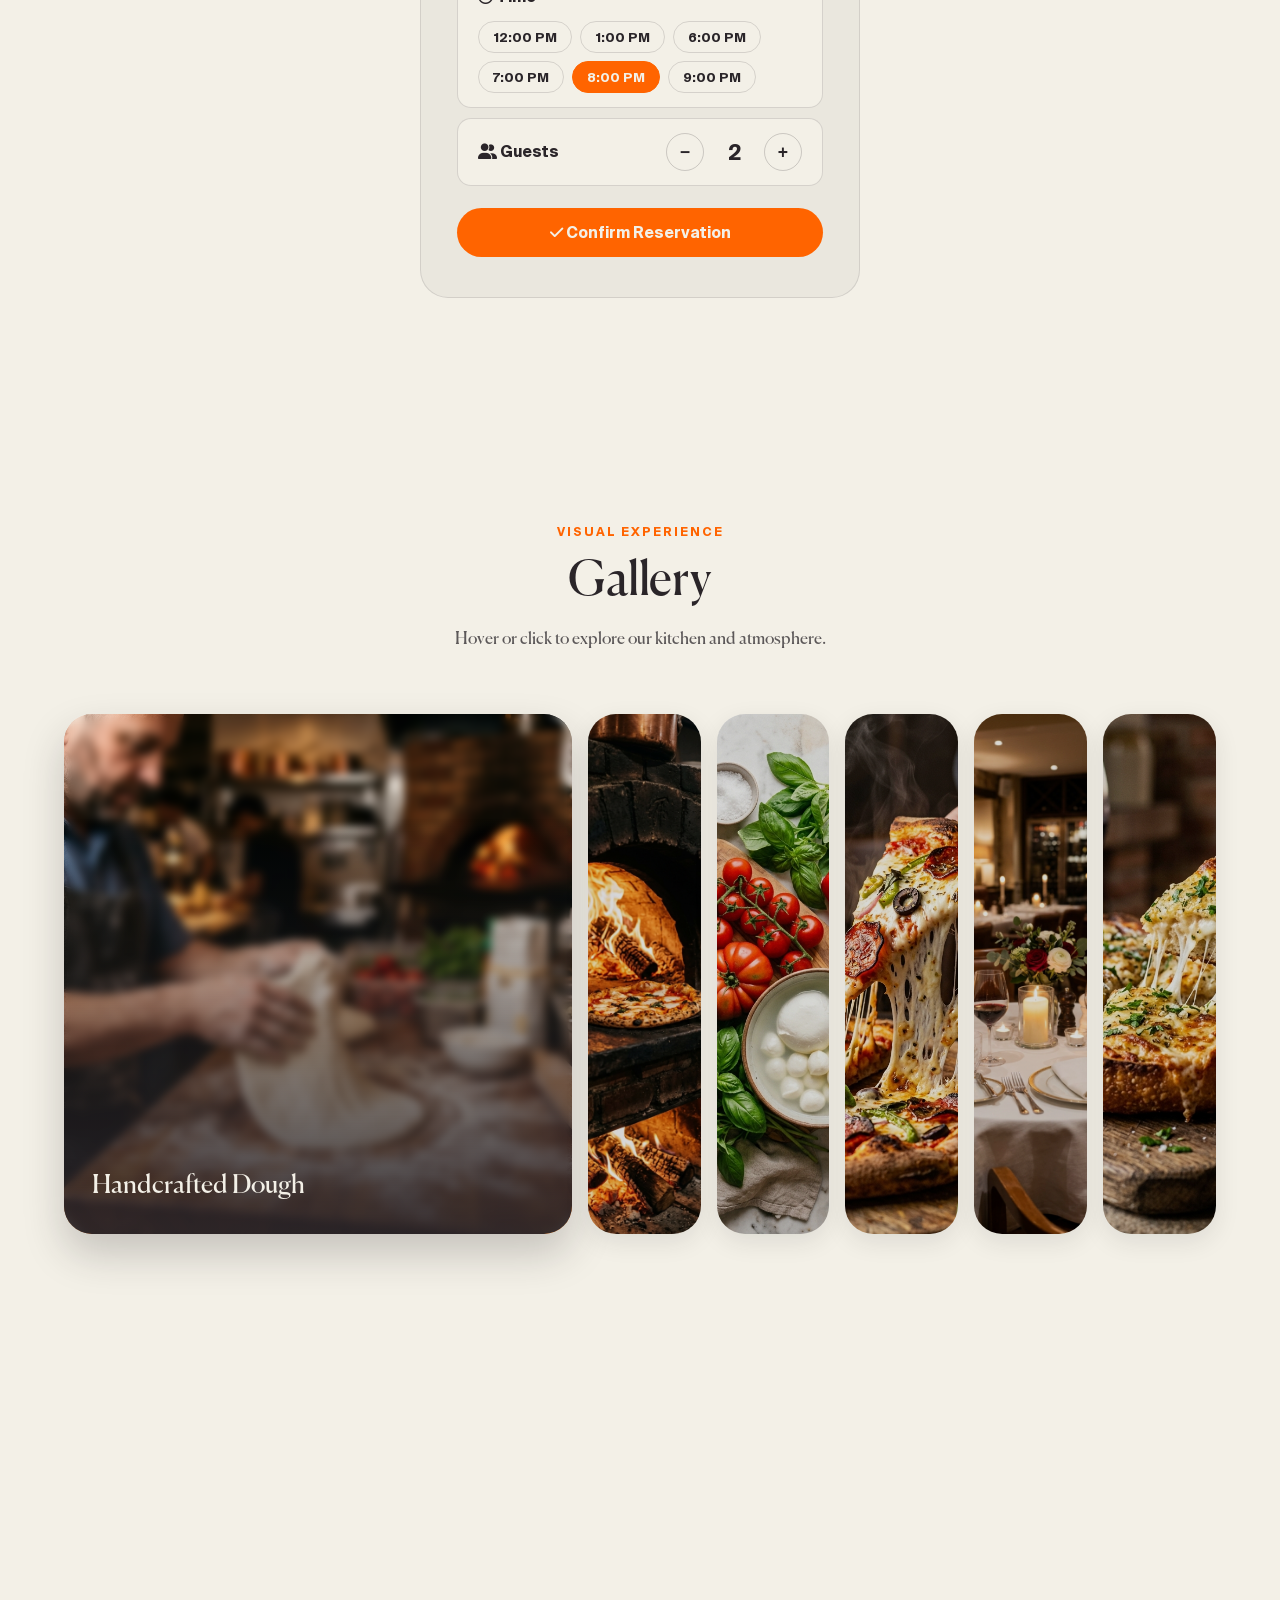
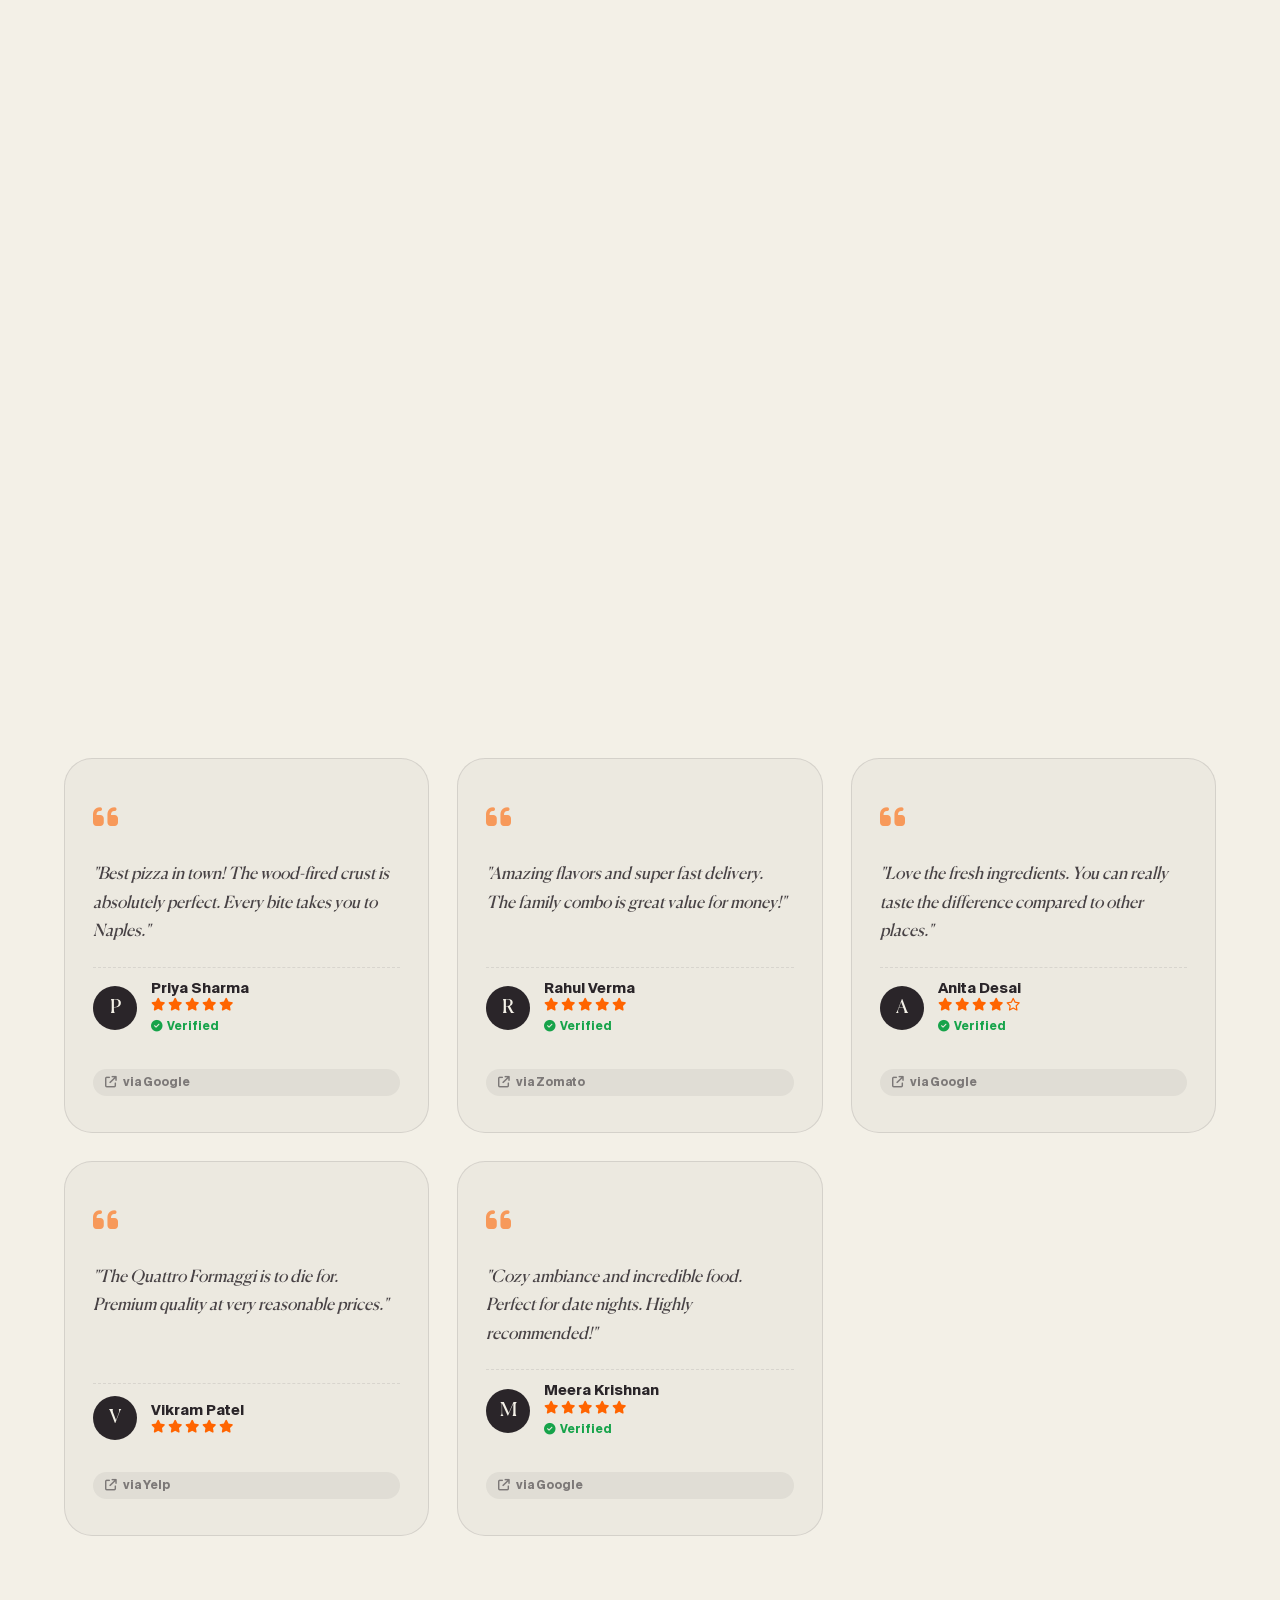
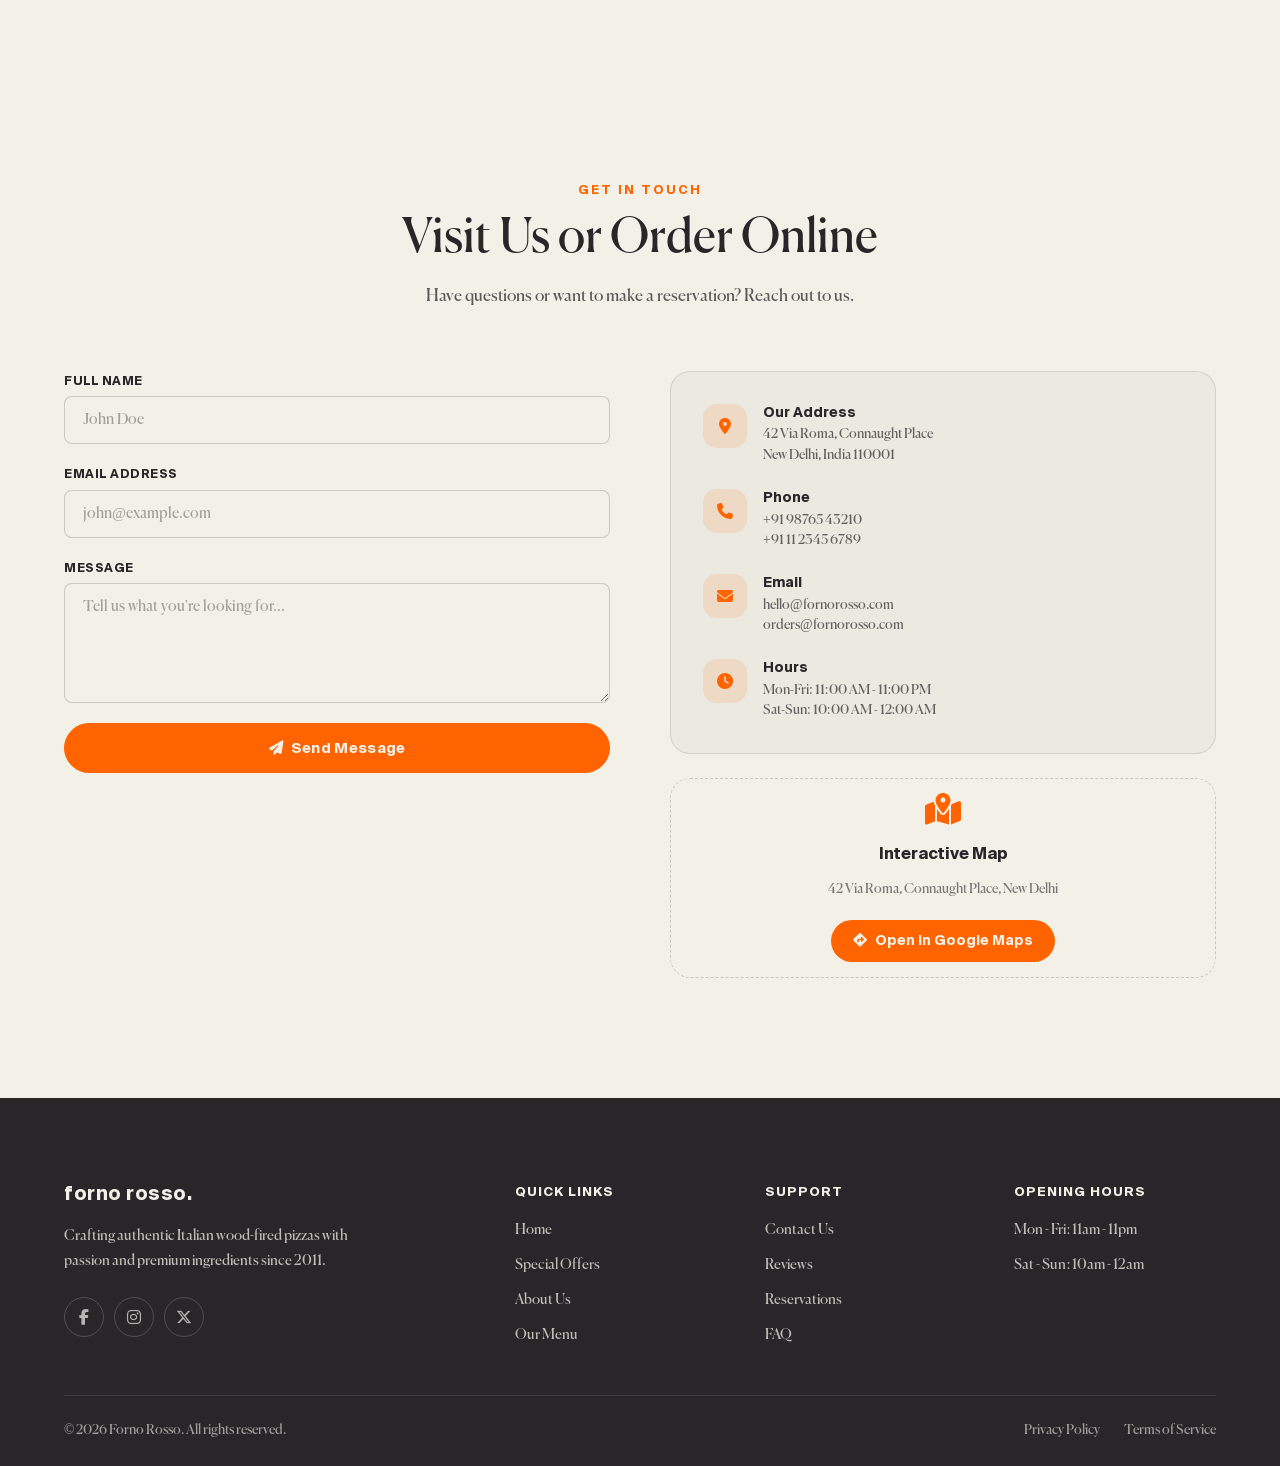
==== commit 046f7b73: "feat(ux): comprehensive UX audit overhaul including dual CTAs, menu filters, floating cart bar, rese" ====
--- a/index.html
+++ b/index.html
@@ -55,12 +55,10 @@
         <!-- Background Moving Ticker Marquee (30 deg angle, large font) -->
         <div class="hero__ticker">
             <div class="hero__ticker-track">
-                <span class="hero__ticker-item">FOOD DELIVERY</span>
-                <span class="hero__ticker-item hero__ticker-item--outline">FOOD DELIVERY</span>
                 <span class="hero__ticker-item">WOOD FIRED</span>
                 <span class="hero__ticker-item hero__ticker-item--outline">ARTISAN PIZZA</span>
-                <span class="hero__ticker-item">FOOD DELIVERY</span>
-                <span class="hero__ticker-item hero__ticker-item--outline">FOOD DELIVERY</span>
+                <span class="hero__ticker-item">AUTHENTIC ITALIAN</span>
+                <span class="hero__ticker-item hero__ticker-item--outline">FRESH DAILY</span>
                 <span class="hero__ticker-item">WOOD FIRED</span>
                 <span class="hero__ticker-item hero__ticker-item--outline">ARTISAN PIZZA</span>
             </div>
@@ -75,6 +73,10 @@
                     <span>To Explore</span>
                 </a>
             </div>
+            <div class="hero__cta-group">
+                <a href="#menu" class="hero__cta hero__cta--primary"><i class="fa-solid fa-bag-shopping"></i> Order Online</a>
+                <a href="#reservation" class="hero__cta hero__cta--secondary"><i class="fa-regular fa-calendar"></i> Book a Table</a>
+            </div>
         </div>
     </section>
 
@@ -158,6 +160,13 @@
                 <h2 class="section-title">Popular Pizzas</h2>
                 <p class="section-subtitle">Every pizza is handcrafted to order and baked in our wood-fired oven.</p>
             </div>
+            <div class="menu__filters" id="menuFilters">
+                <button class="menu__filter-pill active" data-filter="all">All</button>
+                <button class="menu__filter-pill" data-filter="classic">Classic Pizzas</button>
+                <button class="menu__filter-pill" data-filter="gourmet">Gourmet</button>
+                <button class="menu__filter-pill" data-filter="veg">🌱 Vegetarian</button>
+                <button class="menu__filter-pill" data-filter="meat">🥩 Meat Lovers</button>
+            </div>
             <div class="menu__grid" id="menuGrid">
                 <!-- Food cards rendered dynamically by JS -->
             </div>
@@ -168,27 +177,35 @@
     <section class="reservation" id="reservation">
         <div class="container">
             <div class="reservation__card reveal">
-                <h2 class="reservation__title">Reservation</h2>
+                <h2 class="reservation__title">Reserve Your Table</h2>
+                <p class="reservation__subtitle">Select your preferred date, time & party size</p>
                 <form class="reservation__form" id="reservationForm">
                     <div class="reservation__field">
-                        <span class="reservation__label">Date</span>
-                        <input type="date" id="resDate" class="reservation__input" value="2026-10-15" required>
-                    </div>
-                    <div class="reservation__field">
-                        <span class="reservation__label">Time</span>
-                        <input type="time" id="resTime" class="reservation__input" value="20:00" required>
-                    </div>
-                    <div class="reservation__field">
-                        <span class="reservation__label">Guests</span>
-                        <select id="resGuests" class="reservation__select" required>
-                            <option value="1">1 Person</option>
-                            <option value="2" selected>2 Guests</option>
-                            <option value="4">4 Guests</option>
-                            <option value="6">6 Guests</option>
-                            <option value="8">8+ Guests</option>
-                        </select>
-                    </div>
-                    <button type="submit" class="reservation__btn">Reserve a table</button>
+                        <span class="reservation__label"><i class="fa-regular fa-calendar"></i> Date</span>
+                        <input type="date" id="resDate" class="reservation__input" required>
+                    </div>
+                    <div class="reservation__field reservation__field--time">
+                        <span class="reservation__label"><i class="fa-regular fa-clock"></i> Time</span>
+                        <div class="reservation__time-slots" id="resTimeSlots">
+                            <button type="button" class="reservation__time-btn" data-time="12:00">12:00 PM</button>
+                            <button type="button" class="reservation__time-btn" data-time="13:00">1:00 PM</button>
+                            <button type="button" class="reservation__time-btn" data-time="18:00">6:00 PM</button>
+                            <button type="button" class="reservation__time-btn" data-time="19:00">7:00 PM</button>
+                            <button type="button" class="reservation__time-btn active" data-time="20:00">8:00 PM</button>
+                            <button type="button" class="reservation__time-btn" data-time="21:00">9:00 PM</button>
+                        </div>
+                        <input type="hidden" id="resTime" value="20:00" required>
+                    </div>
+                    <div class="reservation__field reservation__field--guests">
+                        <span class="reservation__label"><i class="fa-solid fa-user-group"></i> Guests</span>
+                        <div class="reservation__guest-counter">
+                            <button type="button" class="reservation__guest-btn" id="guestMinus" aria-label="Decrease guests">−</button>
+                            <span class="reservation__guest-count" id="resGuestCount">2</span>
+                            <button type="button" class="reservation__guest-btn" id="guestPlus" aria-label="Increase guests">+</button>
+                        </div>
+                        <input type="hidden" id="resGuests" value="2" required>
+                    </div>
+                    <button type="submit" class="reservation__btn"><i class="fa-solid fa-check"></i> Confirm Reservation</button>
                 </form>
             </div>
         </div>
@@ -366,8 +383,12 @@
                     </div>
                     <div class="contact__map">
                         <div class="contact__map-placeholder">
+                            <i class="fa-solid fa-map-location-dot" style="font-size: 2rem; color: var(--color-third); margin-bottom: 4px;"></i>
                             <p>Interactive Map</p>
                             <span>42 Via Roma, Connaught Place, New Delhi</span>
+                            <a href="https://www.google.com/maps/search/?api=1&query=Connaught+Place+New+Delhi+India" target="_blank" rel="noopener noreferrer" class="contact__map-link">
+                                <i class="fa-solid fa-diamond-turn-right"></i> Open in Google Maps
+                            </a>
                         </div>
                     </div>
                 </div>
@@ -404,7 +425,8 @@
                     <ul class="footer__links">
                         <li><a href="#contact">Contact Us</a></li>
                         <li><a href="#reviews">Reviews</a></li>
-                        <li><a href="admin.html">Admin Login</a></li>
+                        <li><a href="#reservation">Reservations</a></li>
+                        <li><a href="#">FAQ</a></li>
                     </ul>
                 </div>
                 <div>
@@ -425,6 +447,31 @@
         </div>
     </footer>
 
+    <!-- Gallery Lightbox Modal -->
+    <div class="lightbox" id="lightbox" aria-hidden="true" role="dialog" aria-label="Image viewer">
+        <div class="lightbox__overlay"></div>
+        <div class="lightbox__content">
+            <button class="lightbox__close" id="lightboxClose" aria-label="Close lightbox">&times;</button>
+            <button class="lightbox__nav lightbox__nav--prev" id="lightboxPrev" aria-label="Previous image"><i class="fa-solid fa-chevron-left"></i></button>
+            <img class="lightbox__img" id="lightboxImg" src="" alt="Gallery image">
+            <button class="lightbox__nav lightbox__nav--next" id="lightboxNext" aria-label="Next image"><i class="fa-solid fa-chevron-right"></i></button>
+            <p class="lightbox__caption" id="lightboxCaption"></p>
+        </div>
+    </div>
+
+    <!-- Floating Cart Bar -->
+    <div class="cart-bar" id="cartBar" aria-hidden="true">
+        <div class="cart-bar__inner">
+            <div class="cart-bar__info">
+                <i class="fa-solid fa-bag-shopping"></i>
+                <span class="cart-bar__count" id="cartCount">0</span> items
+                <span class="cart-bar__divider">|</span>
+                <span class="cart-bar__total">₹<span id="cartTotal">0</span></span>
+            </div>
+            <button class="cart-bar__checkout" id="cartCheckout"><i class="fa-solid fa-arrow-right"></i> Checkout</button>
+        </div>
+    </div>
+
     <!-- Toast Notifications Container -->
     <div class="toast-container" id="toastContainer"></div>
 
--- a/styles.css
+++ b/styles.css
@@ -229,8 +229,10 @@
 }
 .navbar.scrolled {
     background: rgba(243, 240, 231, 0.96);
-    backdrop-filter: blur(8px);
+    backdrop-filter: blur(12px);
+    -webkit-backdrop-filter: blur(12px);
     border-bottom: 1px solid rgba(42, 37, 41, 0.08);
+    box-shadow: 0 4px 24px rgba(42, 37, 41, 0.06);
 }
 
 .navbar__container {
@@ -397,7 +399,7 @@
 .hero__ticker-track {
     display: inline-flex;
     gap: 60px;
-    animation: tickerMove 25s linear infinite;
+    animation: tickerMove 40s linear infinite;
 }
 
 @keyframes tickerMove {
@@ -2069,3 +2071,533 @@
     .reservation__card { padding: 28px 20px; }
     .admin__stats { grid-template-columns: 1fr; }
 }
+
+/* ============================================================
+   HERO CTA GROUP
+   ============================================================ */
+.hero__cta-group {
+    display: flex;
+    gap: 16px;
+    margin-top: 72px;
+    z-index: 3;
+}
+
+.hero__cta {
+    display: inline-flex;
+    align-items: center;
+    gap: 10px;
+    padding: 16px 32px;
+    border-radius: var(--radius-pill);
+    font-family: var(--ff-body);
+    font-size: 0.95rem;
+    font-weight: 700;
+    letter-spacing: 0.3px;
+    cursor: pointer;
+    transition: all var(--transition);
+    text-decoration: none;
+}
+
+.hero__cta--primary {
+    background: var(--color-third);
+    color: var(--color-primary);
+    box-shadow: 0 8px 28px rgba(255, 100, 0, 0.35);
+}
+
+.hero__cta--primary:hover {
+    background: #e05800;
+    transform: translateY(-3px);
+    box-shadow: 0 12px 36px rgba(255, 100, 0, 0.45);
+}
+
+.hero__cta--secondary {
+    background: transparent;
+    color: var(--color-secondary);
+    border: 2px solid var(--color-secondary);
+}
+
+.hero__cta--secondary:hover {
+    background: var(--color-secondary);
+    color: var(--color-primary);
+    transform: translateY(-3px);
+}
+
+/* ============================================================
+   MENU FILTER PILLS
+   ============================================================ */
+.menu__filters {
+    display: flex;
+    gap: 10px;
+    flex-wrap: wrap;
+    justify-content: center;
+    margin-bottom: 40px;
+    position: sticky;
+    top: var(--nav-height);
+    z-index: 10;
+    background: var(--color-primary);
+    padding: 16px 0;
+}
+
+.menu__filter-pill {
+    padding: 10px 22px;
+    border-radius: var(--radius-pill);
+    border: 1.5px solid rgba(42, 37, 41, 0.15);
+    background: transparent;
+    color: var(--color-secondary);
+    font-family: var(--ff-body);
+    font-size: 0.85rem;
+    font-weight: 600;
+    cursor: pointer;
+    transition: all var(--transition);
+}
+
+.menu__filter-pill:hover {
+    border-color: var(--color-third);
+    color: var(--color-third);
+}
+
+.menu__filter-pill.active {
+    background: var(--color-secondary);
+    color: var(--color-primary);
+    border-color: var(--color-secondary);
+}
+
+/* ============================================================
+   DIETARY BADGES ON FOOD CARDS
+   ============================================================ */
+.food-card__dietary {
+    display: flex;
+    gap: 6px;
+    flex-wrap: wrap;
+    margin-top: 8px;
+}
+
+.food-card__dietary-badge {
+    display: inline-flex;
+    align-items: center;
+    gap: 4px;
+    padding: 4px 10px;
+    border-radius: var(--radius-pill);
+    font-size: 0.72rem;
+    font-weight: 600;
+    font-family: var(--ff-body);
+}
+
+.food-card__dietary-badge--veg {
+    background: rgba(34, 197, 94, 0.12);
+    color: #16a34a;
+}
+
+.food-card__dietary-badge--spicy {
+    background: rgba(239, 68, 68, 0.12);
+    color: #dc2626;
+}
+
+.food-card__dietary-badge--gf {
+    background: rgba(234, 179, 8, 0.12);
+    color: #ca8a04;
+}
+
+/* ============================================================
+   ENHANCED RESERVATION - TIME SLOTS & GUEST COUNTER
+   ============================================================ */
+.reservation__subtitle {
+    font-family: var(--ff-heading);
+    font-size: 0.9rem;
+    color: var(--text-muted);
+    margin-bottom: 24px;
+}
+
+.reservation__field--time {
+    flex-direction: column;
+    align-items: flex-start;
+    gap: 12px;
+}
+
+.reservation__time-slots {
+    display: flex;
+    gap: 8px;
+    flex-wrap: wrap;
+    width: 100%;
+}
+
+.reservation__time-btn {
+    padding: 8px 14px;
+    border-radius: var(--radius-pill);
+    border: 1.5px solid rgba(42, 37, 41, 0.15);
+    background: transparent;
+    color: var(--color-secondary);
+    font-family: var(--ff-body);
+    font-size: 0.8rem;
+    font-weight: 600;
+    cursor: pointer;
+    transition: all var(--transition);
+}
+
+.reservation__time-btn:hover {
+    border-color: var(--color-third);
+    color: var(--color-third);
+}
+
+.reservation__time-btn.active {
+    background: var(--color-third);
+    color: var(--color-primary);
+    border-color: var(--color-third);
+}
+
+.reservation__field--guests {
+    flex-wrap: wrap;
+    gap: 12px;
+}
+
+.reservation__guest-counter {
+    display: flex;
+    align-items: center;
+    gap: 16px;
+}
+
+.reservation__guest-btn {
+    width: 38px;
+    height: 38px;
+    border-radius: var(--radius-circle);
+    border: 1.5px solid rgba(42, 37, 41, 0.2);
+    background: transparent;
+    color: var(--color-secondary);
+    font-size: 1.1rem;
+    font-weight: 700;
+    cursor: pointer;
+    transition: all var(--transition);
+    display: flex;
+    align-items: center;
+    justify-content: center;
+}
+
+.reservation__guest-btn:hover {
+    background: var(--color-third);
+    color: var(--color-primary);
+    border-color: var(--color-third);
+}
+
+.reservation__guest-count {
+    font-family: var(--ff-body);
+    font-size: 1.3rem;
+    font-weight: 700;
+    color: var(--color-secondary);
+    min-width: 28px;
+    text-align: center;
+}
+
+/* ============================================================
+   GALLERY LIGHTBOX
+   ============================================================ */
+.lightbox {
+    position: fixed;
+    inset: 0;
+    z-index: 2000;
+    display: flex;
+    align-items: center;
+    justify-content: center;
+    opacity: 0;
+    visibility: hidden;
+    transition: opacity 0.35s ease, visibility 0.35s ease;
+}
+
+.lightbox.active {
+    opacity: 1;
+    visibility: visible;
+}
+
+.lightbox__overlay {
+    position: absolute;
+    inset: 0;
+    background: rgba(42, 37, 41, 0.92);
+    backdrop-filter: blur(16px);
+    -webkit-backdrop-filter: blur(16px);
+}
+
+.lightbox__content {
+    position: relative;
+    z-index: 1;
+    max-width: 85vw;
+    max-height: 85vh;
+    display: flex;
+    align-items: center;
+    justify-content: center;
+}
+
+.lightbox__img {
+    max-width: 100%;
+    max-height: 80vh;
+    border-radius: var(--radius-lg);
+    object-fit: contain;
+    box-shadow: 0 20px 60px rgba(0, 0, 0, 0.4);
+    transition: transform 0.3s ease;
+}
+
+.lightbox__close {
+    position: absolute;
+    top: -50px;
+    right: -10px;
+    width: 44px;
+    height: 44px;
+    border: none;
+    background: rgba(255, 255, 255, 0.15);
+    color: white;
+    font-size: 1.6rem;
+    border-radius: var(--radius-circle);
+    cursor: pointer;
+    transition: all var(--transition);
+    display: flex;
+    align-items: center;
+    justify-content: center;
+}
+
+.lightbox__close:hover {
+    background: var(--color-third);
+    transform: rotate(90deg);
+}
+
+.lightbox__nav {
+    position: absolute;
+    top: 50%;
+    transform: translateY(-50%);
+    width: 48px;
+    height: 48px;
+    border: none;
+    background: rgba(255, 255, 255, 0.12);
+    color: white;
+    font-size: 1.1rem;
+    border-radius: var(--radius-circle);
+    cursor: pointer;
+    transition: all var(--transition);
+    display: flex;
+    align-items: center;
+    justify-content: center;
+    z-index: 2;
+}
+
+.lightbox__nav:hover {
+    background: var(--color-third);
+    transform: translateY(-50%) scale(1.1);
+}
+
+.lightbox__nav--prev { left: -60px; }
+.lightbox__nav--next { right: -60px; }
+
+.lightbox__caption {
+    position: absolute;
+    bottom: -40px;
+    left: 50%;
+    transform: translateX(-50%);
+    color: rgba(255, 255, 255, 0.7);
+    font-family: var(--ff-body);
+    font-size: 0.9rem;
+    white-space: nowrap;
+}
+
+/* ============================================================
+   FLOATING CART BAR
+   ============================================================ */
+.cart-bar {
+    position: fixed;
+    bottom: -100px;
+    left: 50%;
+    transform: translateX(-50%);
+    z-index: 1500;
+    transition: bottom 0.4s cubic-bezier(0.16, 1, 0.3, 1);
+}
+
+.cart-bar.visible {
+    bottom: 24px;
+}
+
+.cart-bar__inner {
+    display: flex;
+    align-items: center;
+    gap: 20px;
+    background: var(--color-secondary);
+    color: var(--color-primary);
+    padding: 14px 20px 14px 24px;
+    border-radius: var(--radius-pill);
+    box-shadow: 0 12px 40px rgba(42, 37, 41, 0.35);
+    font-family: var(--ff-body);
+    font-size: 0.9rem;
+    font-weight: 600;
+}
+
+.cart-bar__info {
+    display: flex;
+    align-items: center;
+    gap: 8px;
+}
+
+.cart-bar__count {
+    background: var(--color-third);
+    color: var(--color-primary);
+    width: 24px;
+    height: 24px;
+    border-radius: var(--radius-circle);
+    display: inline-flex;
+    align-items: center;
+    justify-content: center;
+    font-size: 0.75rem;
+    font-weight: 700;
+}
+
+.cart-bar__divider {
+    opacity: 0.3;
+}
+
+.cart-bar__total {
+    font-weight: 700;
+    font-size: 1rem;
+}
+
+.cart-bar__checkout {
+    background: var(--color-third);
+    color: var(--color-primary);
+    border: none;
+    padding: 10px 22px;
+    border-radius: var(--radius-pill);
+    font-family: var(--ff-body);
+    font-size: 0.85rem;
+    font-weight: 700;
+    cursor: pointer;
+    transition: all var(--transition);
+    display: flex;
+    align-items: center;
+    gap: 8px;
+}
+
+.cart-bar__checkout:hover {
+    background: #e05800;
+    transform: scale(1.04);
+}
+
+/* ============================================================
+   CONTACT MAP LINK
+   ============================================================ */
+.contact__map-link {
+    display: inline-flex;
+    align-items: center;
+    gap: 8px;
+    margin-top: 8px;
+    padding: 10px 22px;
+    border-radius: var(--radius-pill);
+    background: var(--color-third);
+    color: var(--color-primary);
+    font-family: var(--ff-body);
+    font-size: 0.85rem;
+    font-weight: 700;
+    text-decoration: none;
+    transition: all var(--transition);
+}
+
+.contact__map-link:hover {
+    background: #e05800;
+    transform: translateY(-2px);
+    box-shadow: 0 6px 20px rgba(255, 100, 0, 0.3);
+}
+
+/* ============================================================
+   REVIEW TRUST SIGNALS
+   ============================================================ */
+.review-card__source {
+    display: inline-flex;
+    align-items: center;
+    gap: 6px;
+    margin-top: 12px;
+    padding: 4px 12px;
+    border-radius: var(--radius-pill);
+    background: rgba(42, 37, 41, 0.06);
+    font-size: 0.72rem;
+    font-weight: 600;
+    color: var(--text-muted);
+    font-family: var(--ff-body);
+}
+
+.review-card__verified {
+    display: inline-flex;
+    align-items: center;
+    gap: 4px;
+    color: #16a34a;
+    font-size: 0.72rem;
+    font-weight: 600;
+    font-family: var(--ff-body);
+}
+
+/* ============================================================
+   PREFERS REDUCED MOTION
+   ============================================================ */
+@media (prefers-reduced-motion: reduce) {
+    *,
+    *::before,
+    *::after {
+        animation-duration: 0.01ms !important;
+        animation-iteration-count: 1 !important;
+        transition-duration: 0.01ms !important;
+        scroll-behavior: auto !important;
+    }
+
+    .hero__ticker-track {
+        animation: none;
+    }
+
+    .lightbox {
+        transition: none;
+    }
+
+    .cart-bar {
+        transition: none;
+    }
+}
+
+/* ============================================================
+   RESPONSIVE ADDITIONS
+   ============================================================ */
+@media (max-width: 768px) {
+    .hero__cta-group {
+        flex-direction: column;
+        align-items: center;
+        margin-top: 56px;
+    }
+
+    .hero__cta {
+        width: 100%;
+        max-width: 280px;
+        justify-content: center;
+    }
+
+    .menu__filters {
+        gap: 8px;
+        padding: 12px 0;
+    }
+
+    .menu__filter-pill {
+        padding: 8px 16px;
+        font-size: 0.78rem;
+    }
+
+    .reservation__time-slots {
+        gap: 6px;
+    }
+
+    .reservation__time-btn {
+        padding: 6px 10px;
+        font-size: 0.75rem;
+    }
+
+    .lightbox__nav--prev { left: 8px; }
+    .lightbox__nav--next { right: 8px; }
+    .lightbox__close { top: -44px; right: 0; }
+
+    .cart-bar__inner {
+        padding: 12px 16px;
+        font-size: 0.82rem;
+    }
+}
+
+@media (max-width: 480px) {
+    .hero__cta-group { margin-top: 48px; }
+    .hero__cta { padding: 14px 24px; font-size: 0.88rem; }
+    .lightbox__content { max-width: 95vw; }
+}
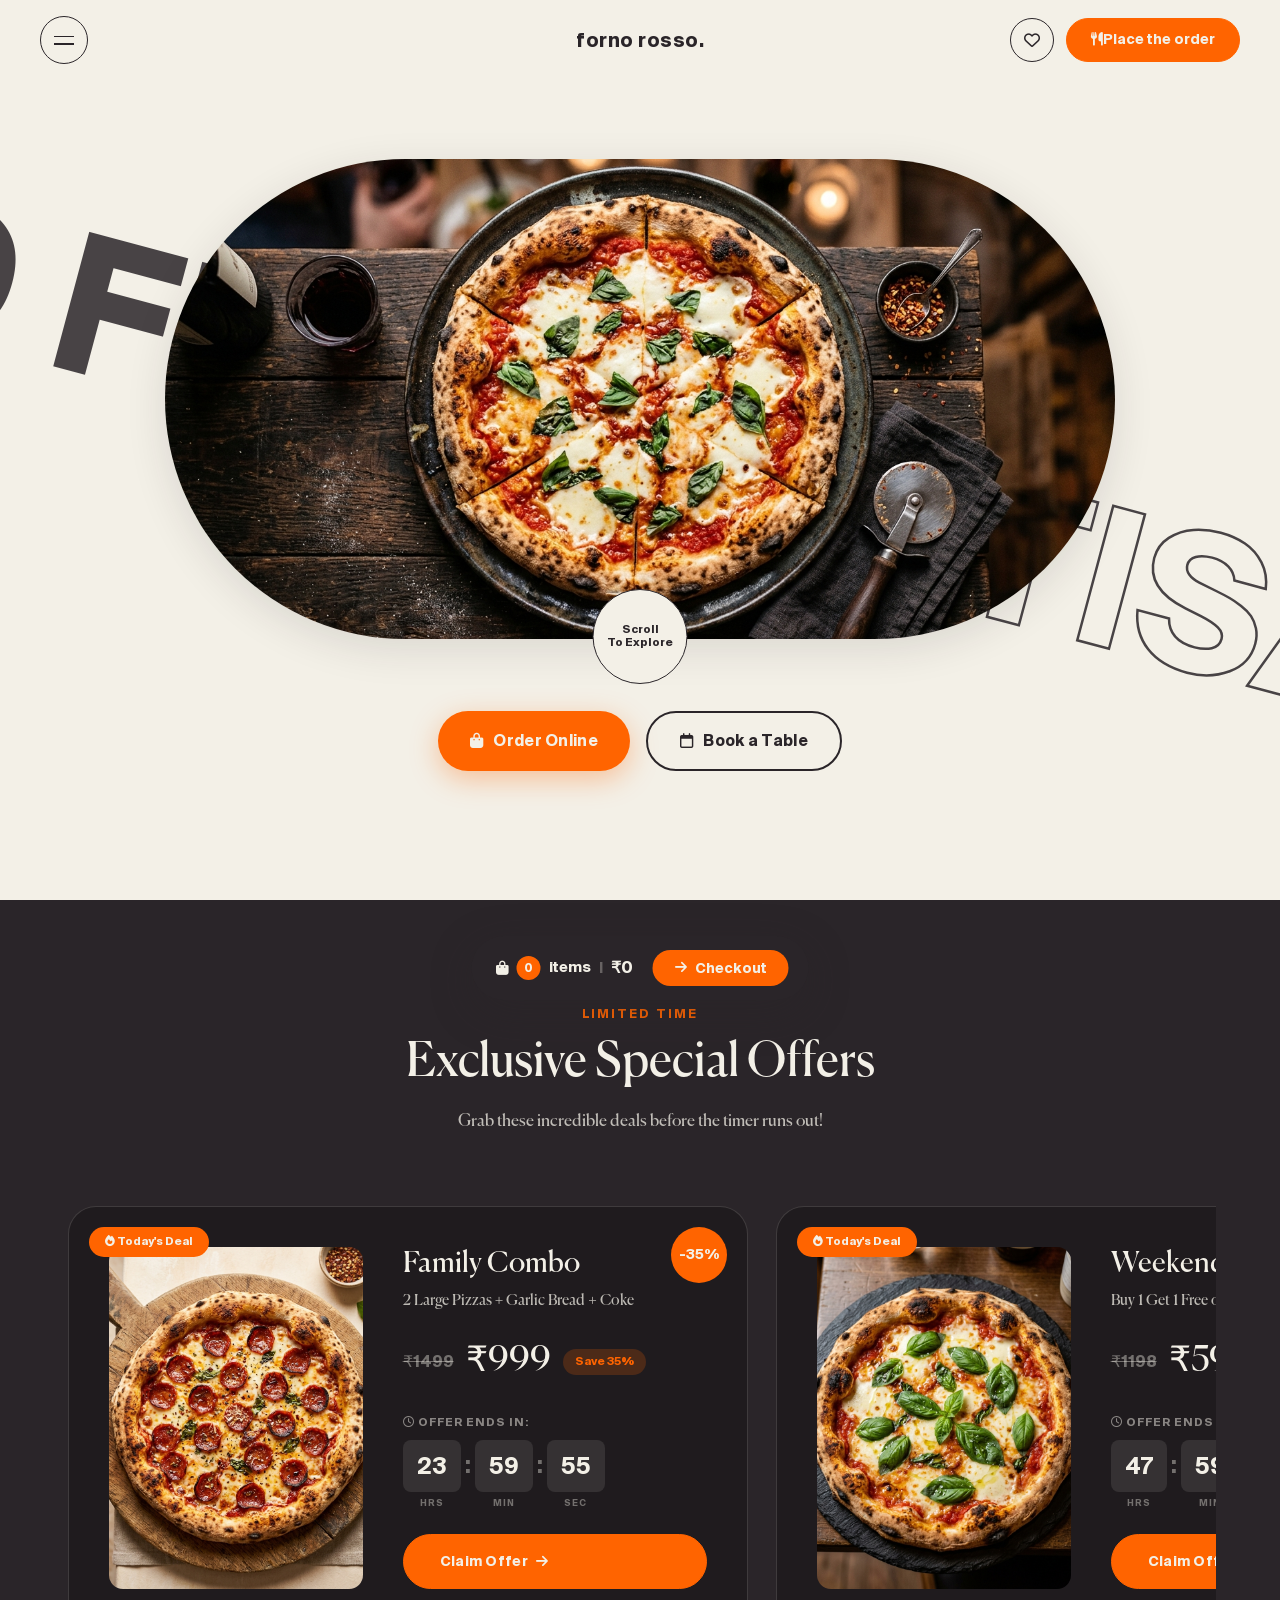
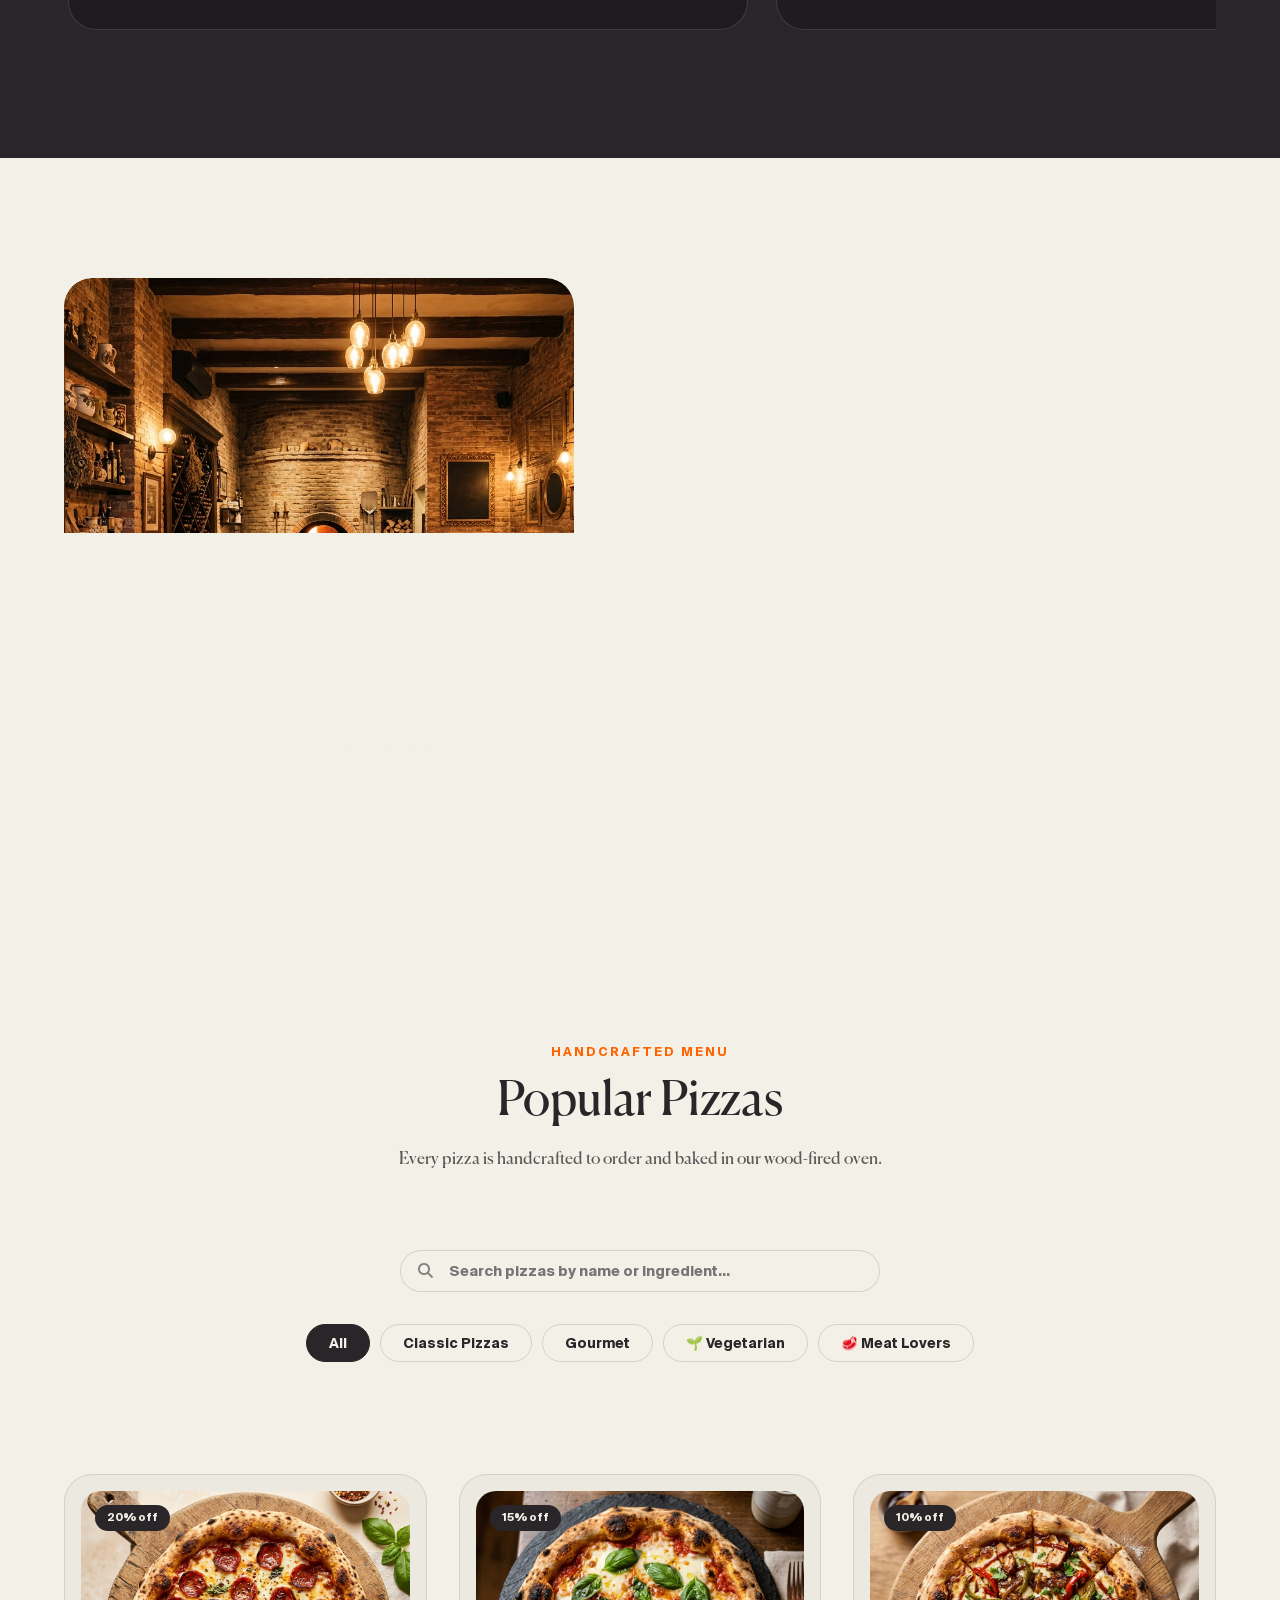
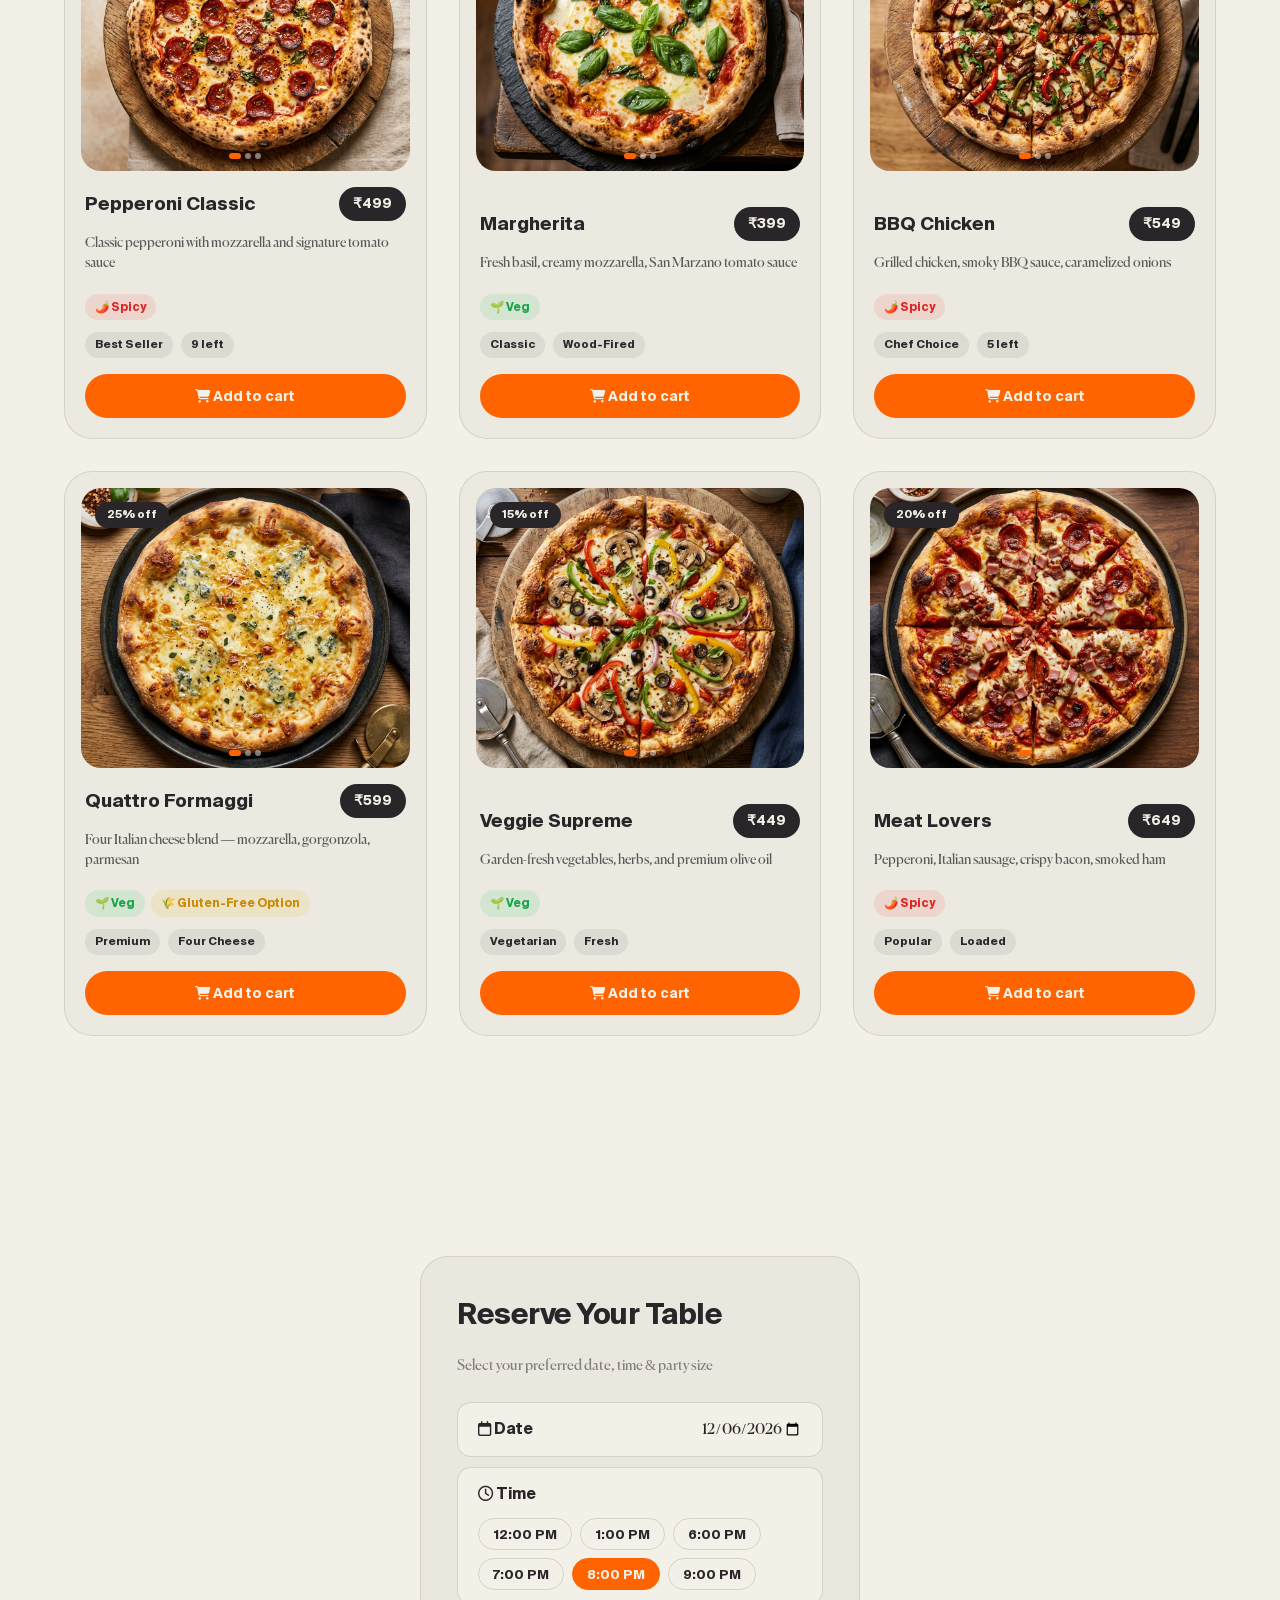
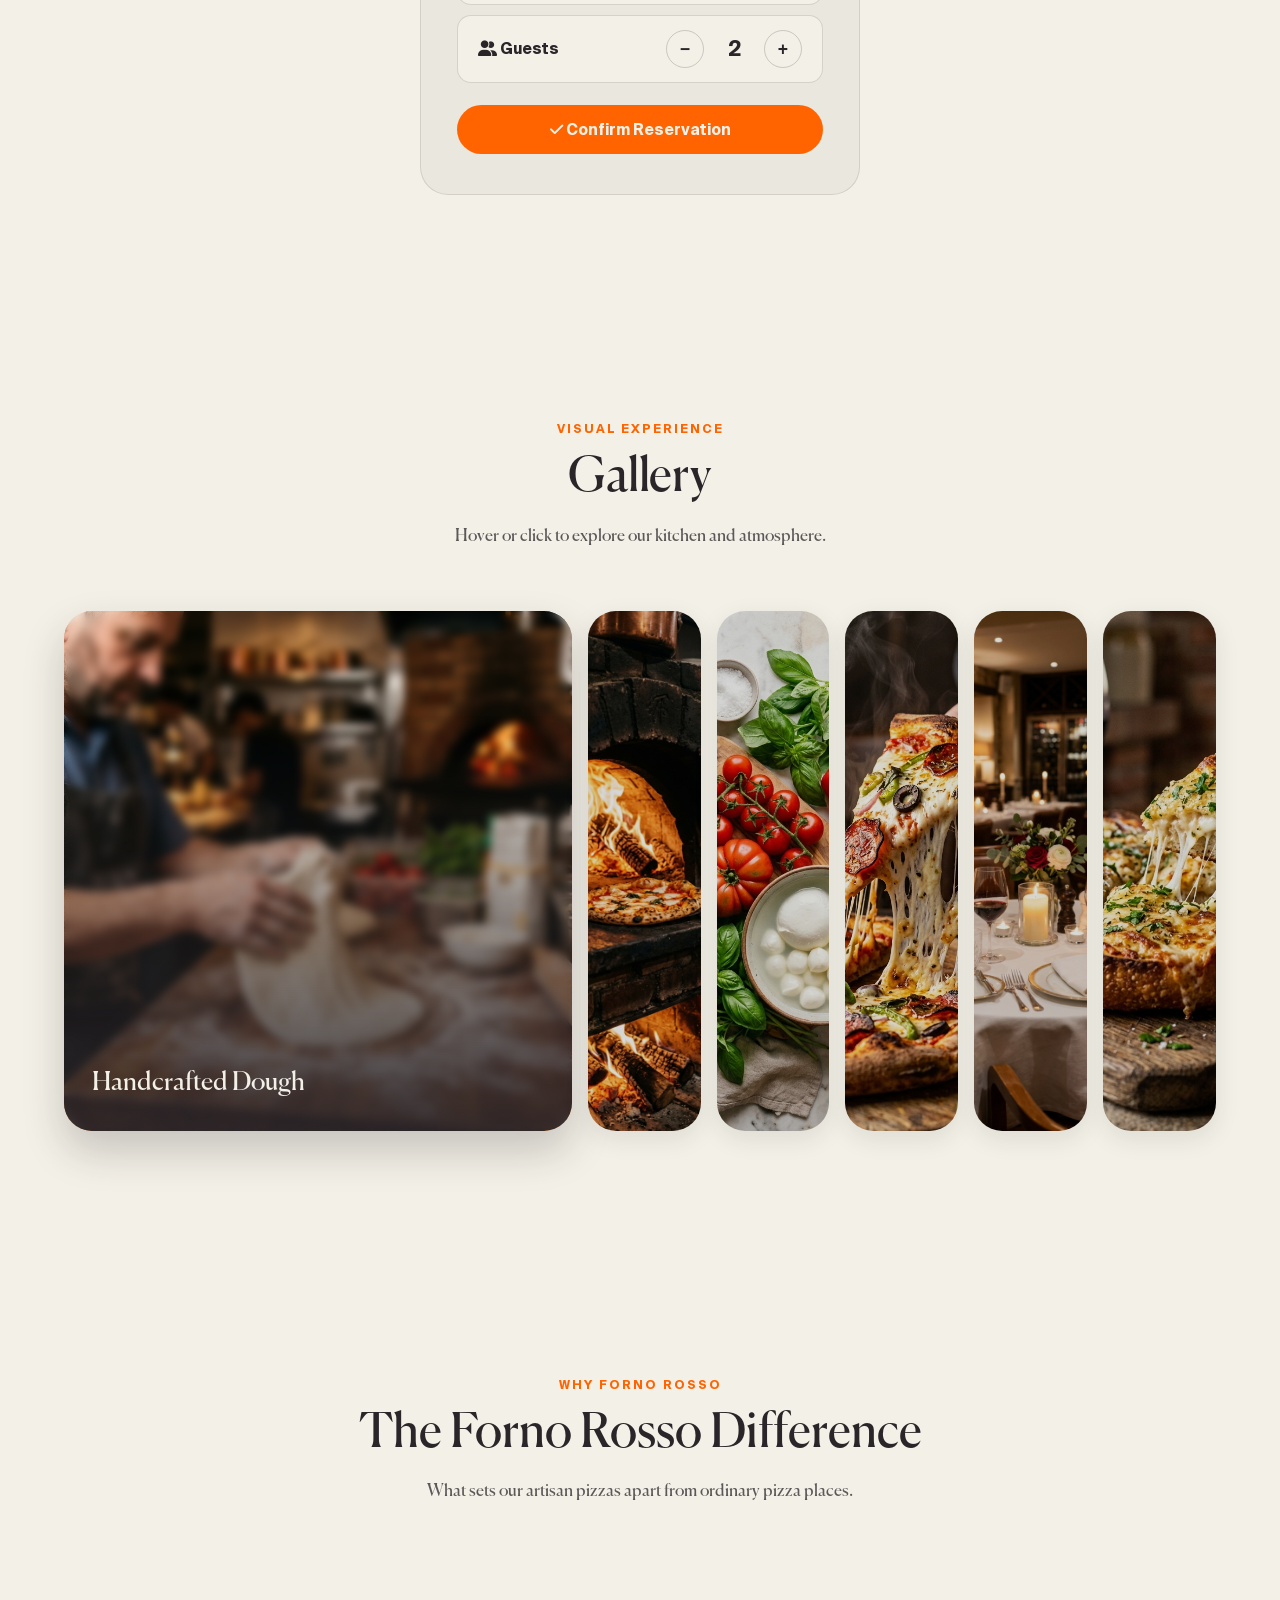
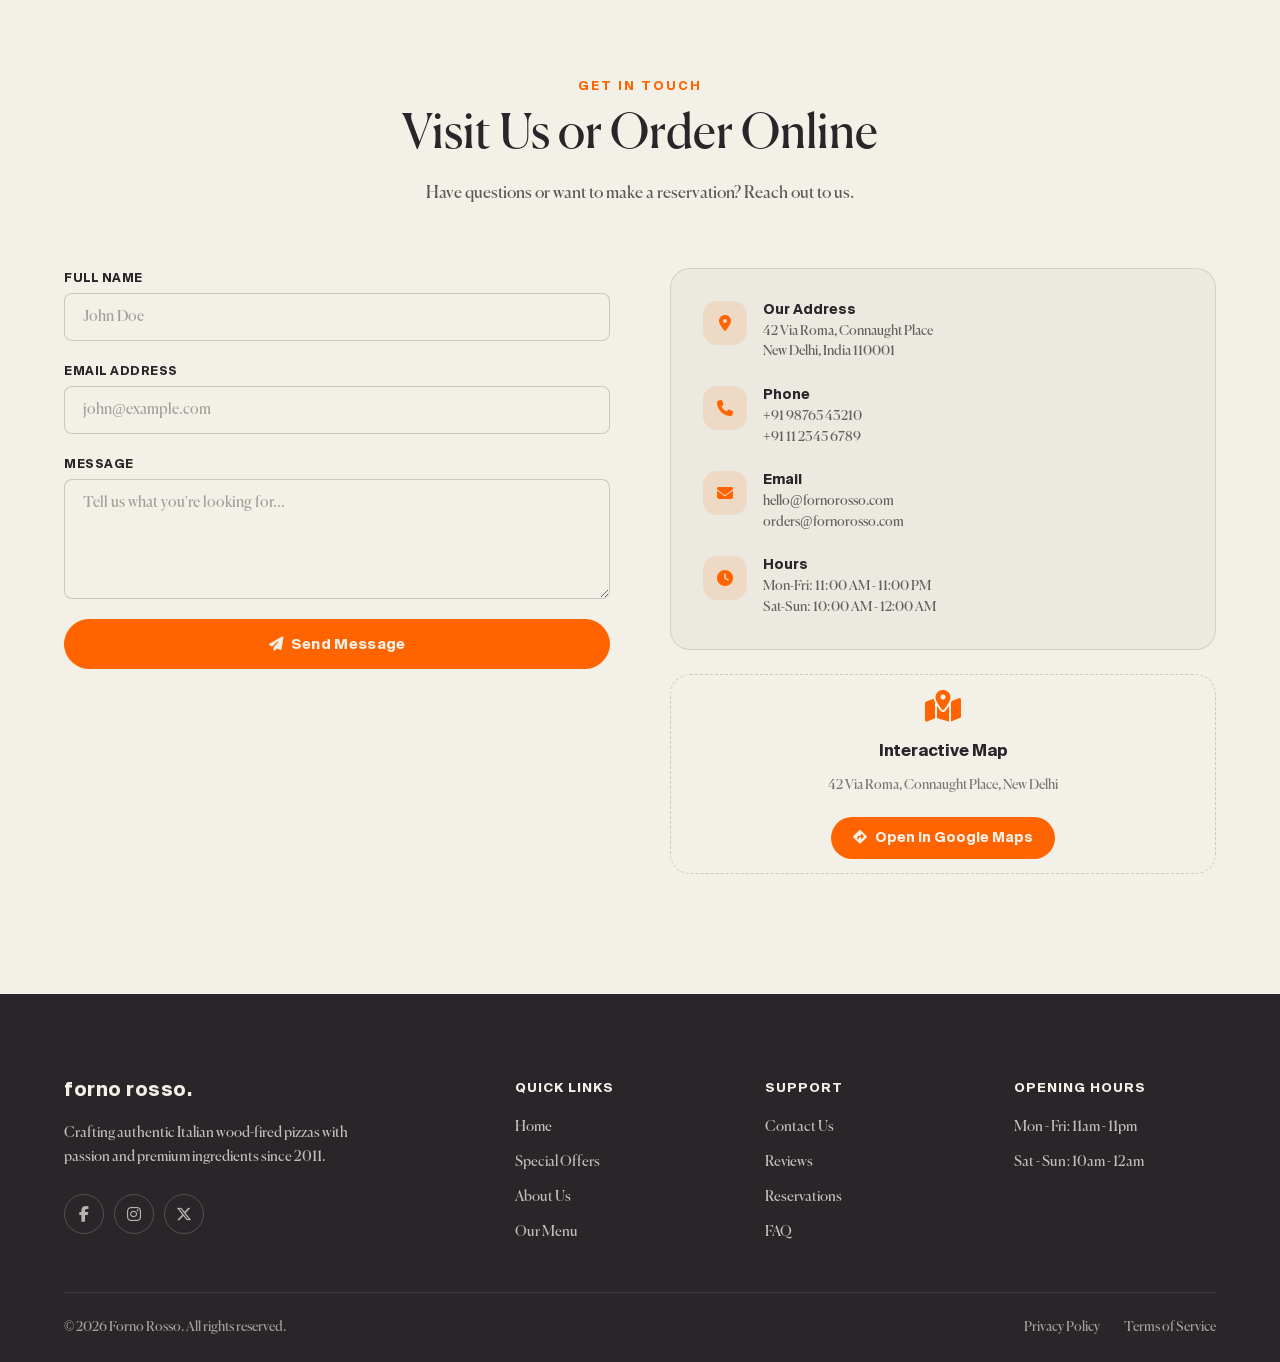
==== commit 8b4b18a6: "feat(ux): add fast menu search bar and compact horizontal timeline tabs to optimize scroll distance" ====
--- a/index.html
+++ b/index.html
@@ -115,36 +115,36 @@
                         Forno Rosso brings the authentic taste of Naples to your table. Explore our timeline of culinary craftsmanship below.
                     </p>
 
-                    <!-- Story Timeline Animation -->
+                    <!-- Story Timeline Interactive Tabs (Compact Horizontal Layout) -->
                     <div class="story-timeline" id="storyTimeline">
-                        <div class="story-timeline__progress" id="timelineProgress"></div>
-
-                        <div class="timeline-node">
-                            <div class="timeline-node__dot"></div>
-                            <span class="timeline-node__year">2011</span>
-                            <h4 class="timeline-node__title">The Beginning in Naples</h4>
-                            <p class="timeline-node__desc">Started with a single traditional wood-fired stone oven and a family recipe passed down through generations.</p>
-                        </div>
-
-                        <div class="timeline-node">
-                            <div class="timeline-node__dot"></div>
-                            <span class="timeline-node__year">2015</span>
-                            <h4 class="timeline-node__title">48-Hour Fermentation Mastery</h4>
-                            <p class="timeline-node__desc">Perfected our signature sourdough dough fermentation technique for maximum digestability and crispness.</p>
-                        </div>
-
-                        <div class="timeline-node">
-                            <div class="timeline-node__dot"></div>
-                            <span class="timeline-node__year">2019</span>
-                            <h4 class="timeline-node__title">Flagship Restaurant Opening</h4>
-                            <p class="timeline-node__desc">Opened our flagship dining space bringing genuine Italian imports, volcanic soil tomatoes, and fresh mozzarella.</p>
-                        </div>
-
-                        <div class="timeline-node">
-                            <div class="timeline-node__dot"></div>
-                            <span class="timeline-node__year">2026</span>
-                            <h4 class="timeline-node__title">Awarded #1 Artisan Pizzeria</h4>
-                            <p class="timeline-node__desc">Recognized as the top wood-fired pizzeria, delivering over 50,000 artisan pizzas to happy guests.</p>
+                        <div class="timeline-tabs" id="timelineTabs">
+                            <button class="timeline-tab active" data-year="2011">2011</button>
+                            <button class="timeline-tab" data-year="2015">2015</button>
+                            <button class="timeline-tab" data-year="2019">2019</button>
+                            <button class="timeline-tab" data-year="2026">2026</button>
+                        </div>
+
+                        <div class="timeline-cards" id="timelineCards">
+                            <div class="timeline-card active" data-year="2011">
+                                <span class="timeline-card__year">2011</span>
+                                <h4 class="timeline-card__title">The Beginning in Naples</h4>
+                                <p class="timeline-card__desc">Started with a single traditional wood-fired stone oven and a family recipe passed down through generations.</p>
+                            </div>
+                            <div class="timeline-card" data-year="2015">
+                                <span class="timeline-card__year">2015</span>
+                                <h4 class="timeline-card__title">48-Hour Fermentation Mastery</h4>
+                                <p class="timeline-card__desc">Perfected our signature sourdough dough fermentation technique for maximum digestability and crispness.</p>
+                            </div>
+                            <div class="timeline-card" data-year="2019">
+                                <span class="timeline-card__year">2019</span>
+                                <h4 class="timeline-card__title">Flagship Restaurant Opening</h4>
+                                <p class="timeline-card__desc">Opened our flagship dining space bringing genuine Italian imports, volcanic soil tomatoes, and fresh mozzarella.</p>
+                            </div>
+                            <div class="timeline-card" data-year="2026">
+                                <span class="timeline-card__year">2026</span>
+                                <h4 class="timeline-card__title">Awarded #1 Artisan Pizzeria</h4>
+                                <p class="timeline-card__desc">Recognized as the top wood-fired pizzeria, delivering over 50,000 artisan pizzas to happy guests.</p>
+                            </div>
                         </div>
                     </div>
                 </div>
@@ -160,12 +160,18 @@
                 <h2 class="section-title">Popular Pizzas</h2>
                 <p class="section-subtitle">Every pizza is handcrafted to order and baked in our wood-fired oven.</p>
             </div>
-            <div class="menu__filters" id="menuFilters">
-                <button class="menu__filter-pill active" data-filter="all">All</button>
-                <button class="menu__filter-pill" data-filter="classic">Classic Pizzas</button>
-                <button class="menu__filter-pill" data-filter="gourmet">Gourmet</button>
-                <button class="menu__filter-pill" data-filter="veg">🌱 Vegetarian</button>
-                <button class="menu__filter-pill" data-filter="meat">🥩 Meat Lovers</button>
+            <div class="menu__filters-wrapper">
+                <div class="menu__search">
+                    <i class="fa-solid fa-magnifying-glass menu__search-icon"></i>
+                    <input type="text" id="menuSearchInput" placeholder="Search pizzas by name or ingredient..." class="menu__search-input" aria-label="Search menu items">
+                </div>
+                <div class="menu__filters" id="menuFilters">
+                    <button class="menu__filter-pill active" data-filter="all">All</button>
+                    <button class="menu__filter-pill" data-filter="classic">Classic Pizzas</button>
+                    <button class="menu__filter-pill" data-filter="gourmet">Gourmet</button>
+                    <button class="menu__filter-pill" data-filter="veg">🌱 Vegetarian</button>
+                    <button class="menu__filter-pill" data-filter="meat">🥩 Meat Lovers</button>
+                </div>
             </div>
             <div class="menu__grid" id="menuGrid">
                 <!-- Food cards rendered dynamically by JS -->
--- a/styles.css
+++ b/styles.css
@@ -2601,3 +2601,138 @@
     .hero__cta { padding: 14px 24px; font-size: 0.88rem; }
     .lightbox__content { max-width: 95vw; }
 }
+
+/* ============================================================
+   MENU SEARCH BAR & FILTERS WRAPPER
+   ============================================================ */
+.menu__filters-wrapper {
+    display: flex;
+    flex-direction: column;
+    align-items: center;
+    gap: 16px;
+    margin-bottom: 40px;
+    position: sticky;
+    top: var(--nav-height);
+    z-index: 10;
+    background: var(--color-primary);
+    padding: 16px 0;
+}
+
+.menu__search {
+    position: relative;
+    width: 100%;
+    max-width: 480px;
+}
+
+.menu__search-icon {
+    position: absolute;
+    left: 18px;
+    top: 50%;
+    transform: translateY(-50%);
+    color: var(--text-muted);
+    font-size: 0.95rem;
+}
+
+.menu__search-input {
+    width: 100%;
+    padding: 12px 20px 12px 48px;
+    border-radius: var(--radius-pill);
+    border: 1.5px solid rgba(42, 37, 41, 0.15);
+    background: var(--color-primary);
+    font-family: var(--ff-body);
+    font-size: 0.9rem;
+    color: var(--color-secondary);
+    outline: none;
+    transition: all var(--transition);
+}
+
+.menu__search-input:focus {
+    border-color: var(--color-third);
+    box-shadow: 0 0 0 3px rgba(255, 100, 0, 0.15);
+}
+
+/* ============================================================
+   HORIZONTAL COMPACT TIMELINE TABS
+   ============================================================ */
+.story-timeline {
+    margin-top: 32px;
+}
+
+.timeline-tabs {
+    display: flex;
+    gap: 12px;
+    margin-bottom: 24px;
+    border-bottom: 2px solid rgba(42, 37, 41, 0.1);
+    padding-bottom: 12px;
+}
+
+.timeline-tab {
+    padding: 8px 20px;
+    border-radius: var(--radius-pill);
+    border: 1.5px solid transparent;
+    background: transparent;
+    font-family: var(--ff-body);
+    font-size: 0.9rem;
+    font-weight: 700;
+    color: var(--text-muted);
+    cursor: pointer;
+    transition: all var(--transition);
+}
+
+.timeline-tab:hover {
+    color: var(--color-third);
+}
+
+.timeline-tab.active {
+    background: var(--color-third);
+    color: var(--color-primary);
+    border-color: var(--color-third);
+}
+
+.timeline-cards {
+    position: relative;
+    min-height: 140px;
+}
+
+.timeline-card {
+    display: none;
+    background: rgba(42, 37, 41, 0.03);
+    border: 1.5px solid rgba(42, 37, 41, 0.12);
+    border-radius: var(--radius-lg);
+    padding: 28px 32px;
+    animation: fadeIn 0.4s ease;
+}
+
+.timeline-card.active {
+    display: block;
+}
+
+.timeline-card__year {
+    display: inline-block;
+    font-family: var(--ff-body);
+    font-size: 0.8rem;
+    font-weight: 700;
+    color: var(--color-third);
+    text-transform: uppercase;
+    letter-spacing: 1px;
+    margin-bottom: 6px;
+}
+
+.timeline-card__title {
+    font-family: var(--ff-heading);
+    font-size: 1.4rem;
+    color: var(--color-secondary);
+    margin-bottom: 10px;
+}
+
+.timeline-card__desc {
+    font-family: var(--ff-body);
+    font-size: 0.95rem;
+    color: var(--text-light);
+    line-height: 1.6;
+}
+
+@keyframes fadeIn {
+    from { opacity: 0; transform: translateY(8px); }
+    to { opacity: 1; transform: translateY(0); }
+}
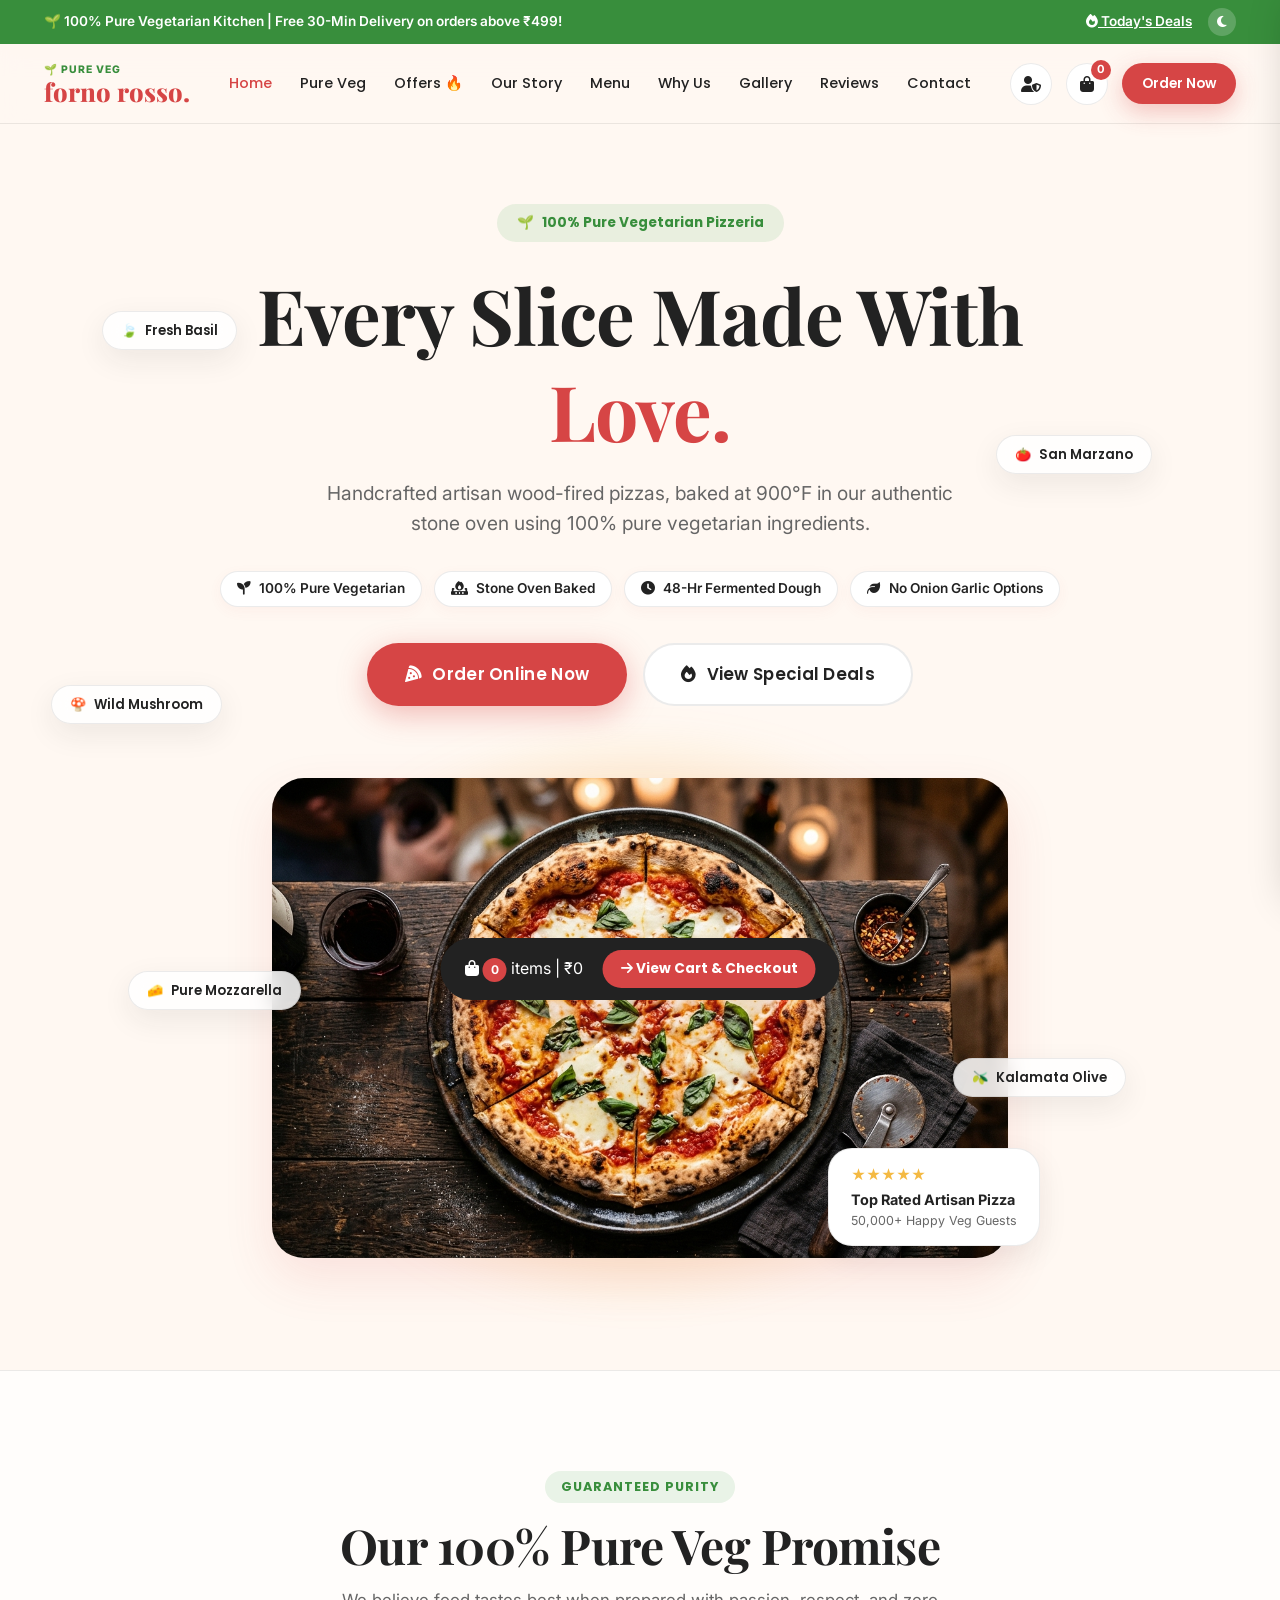
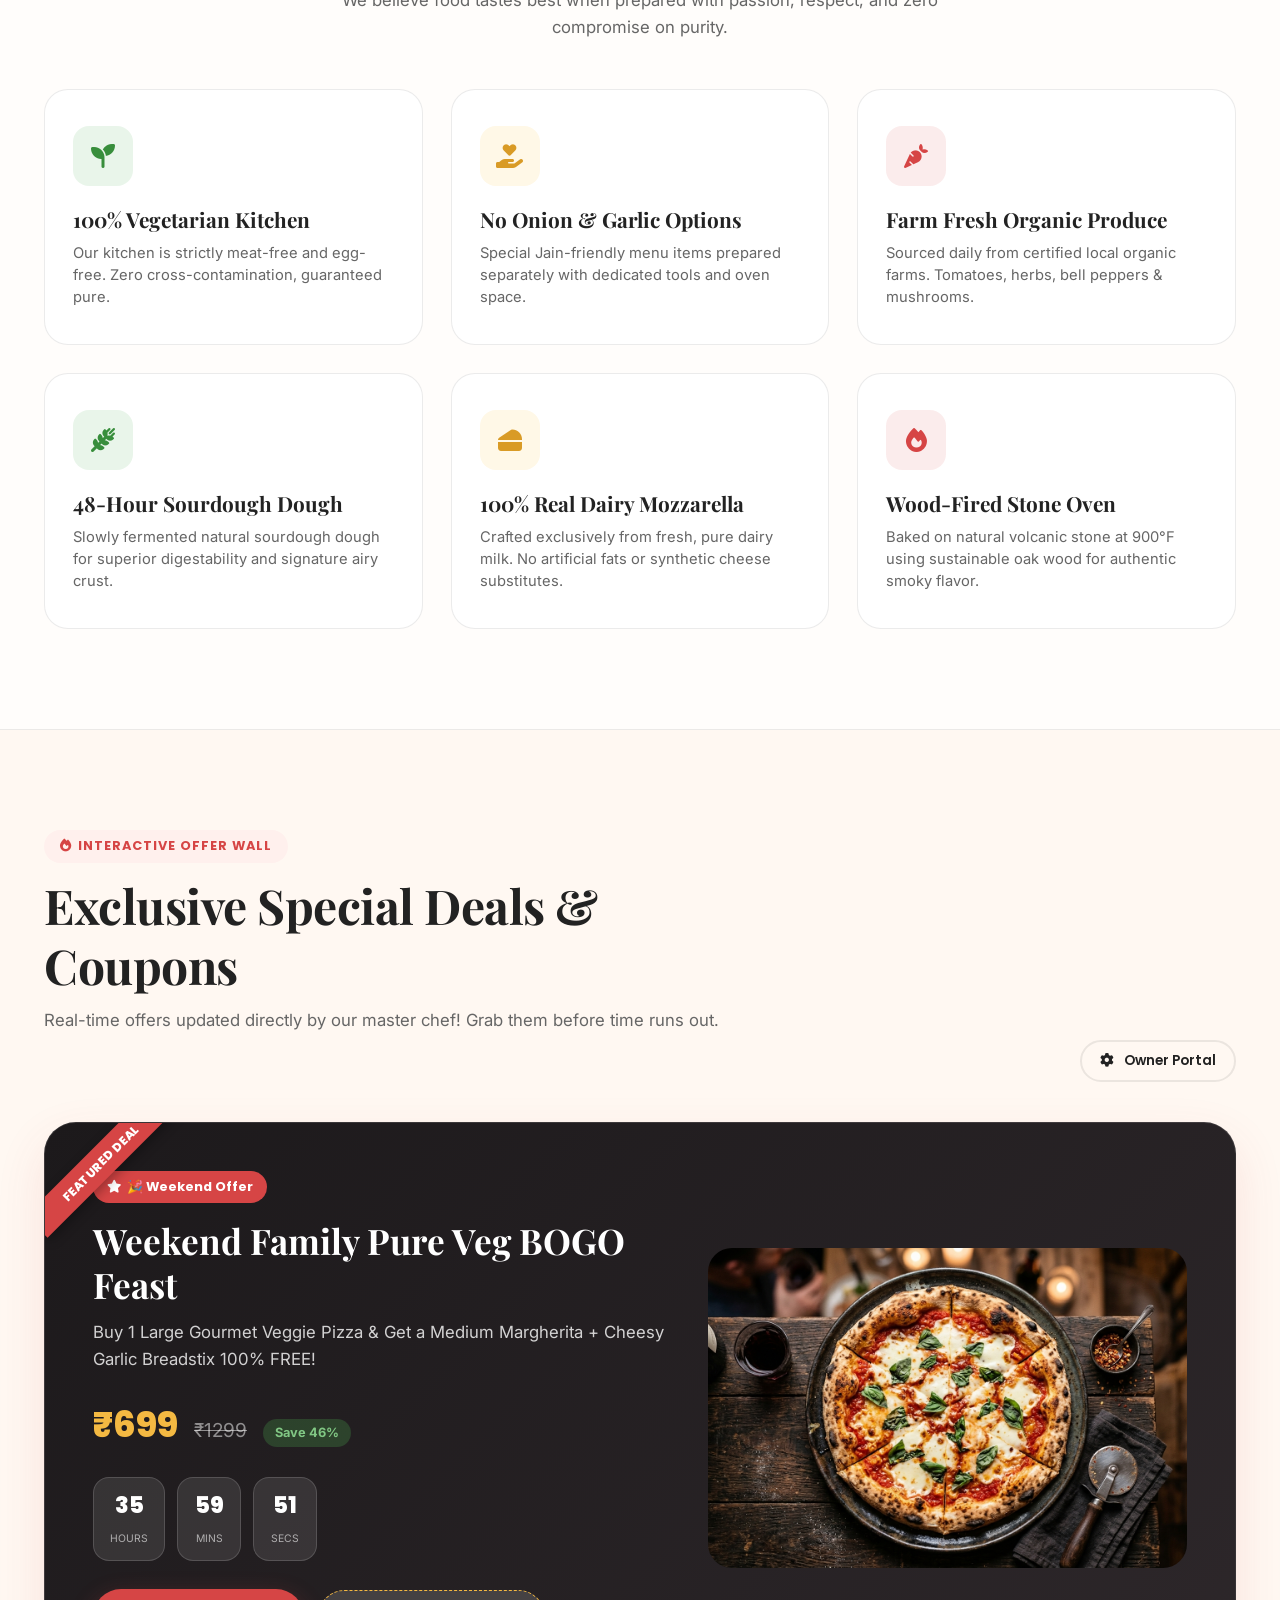
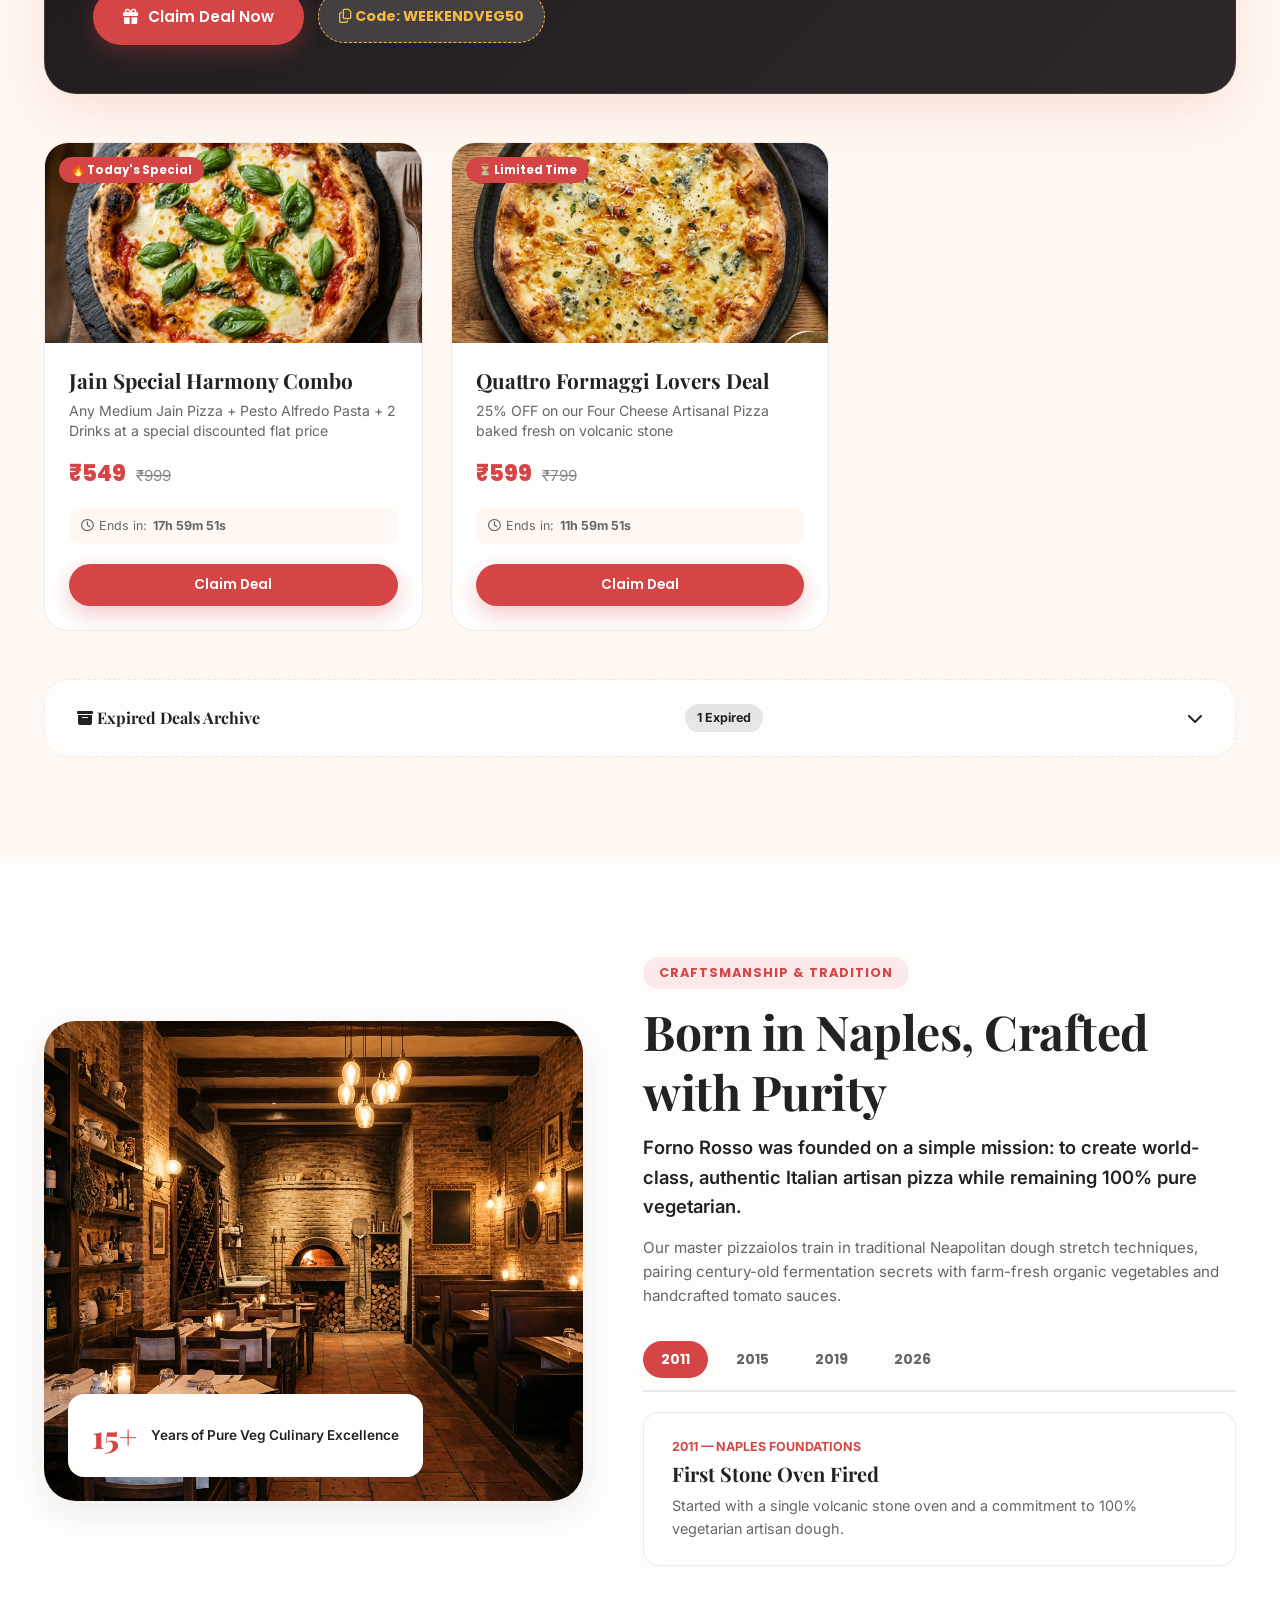
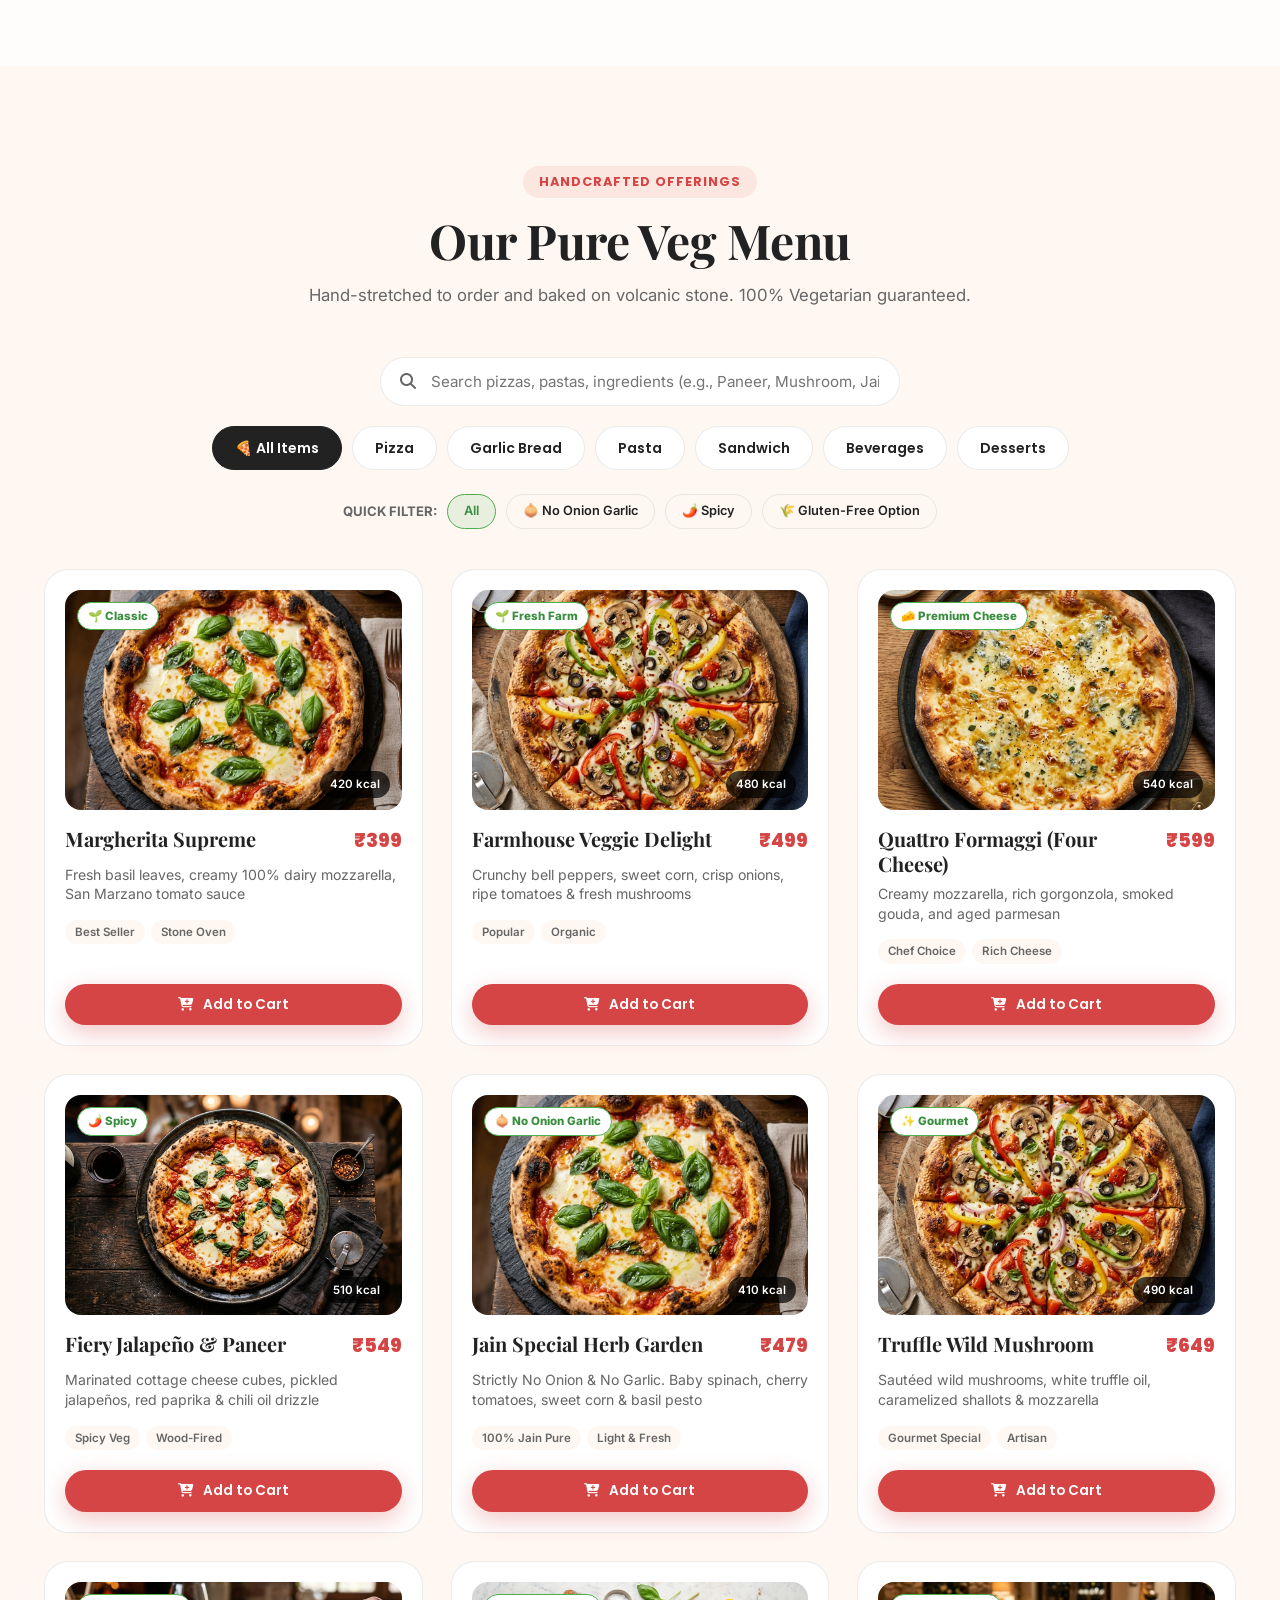
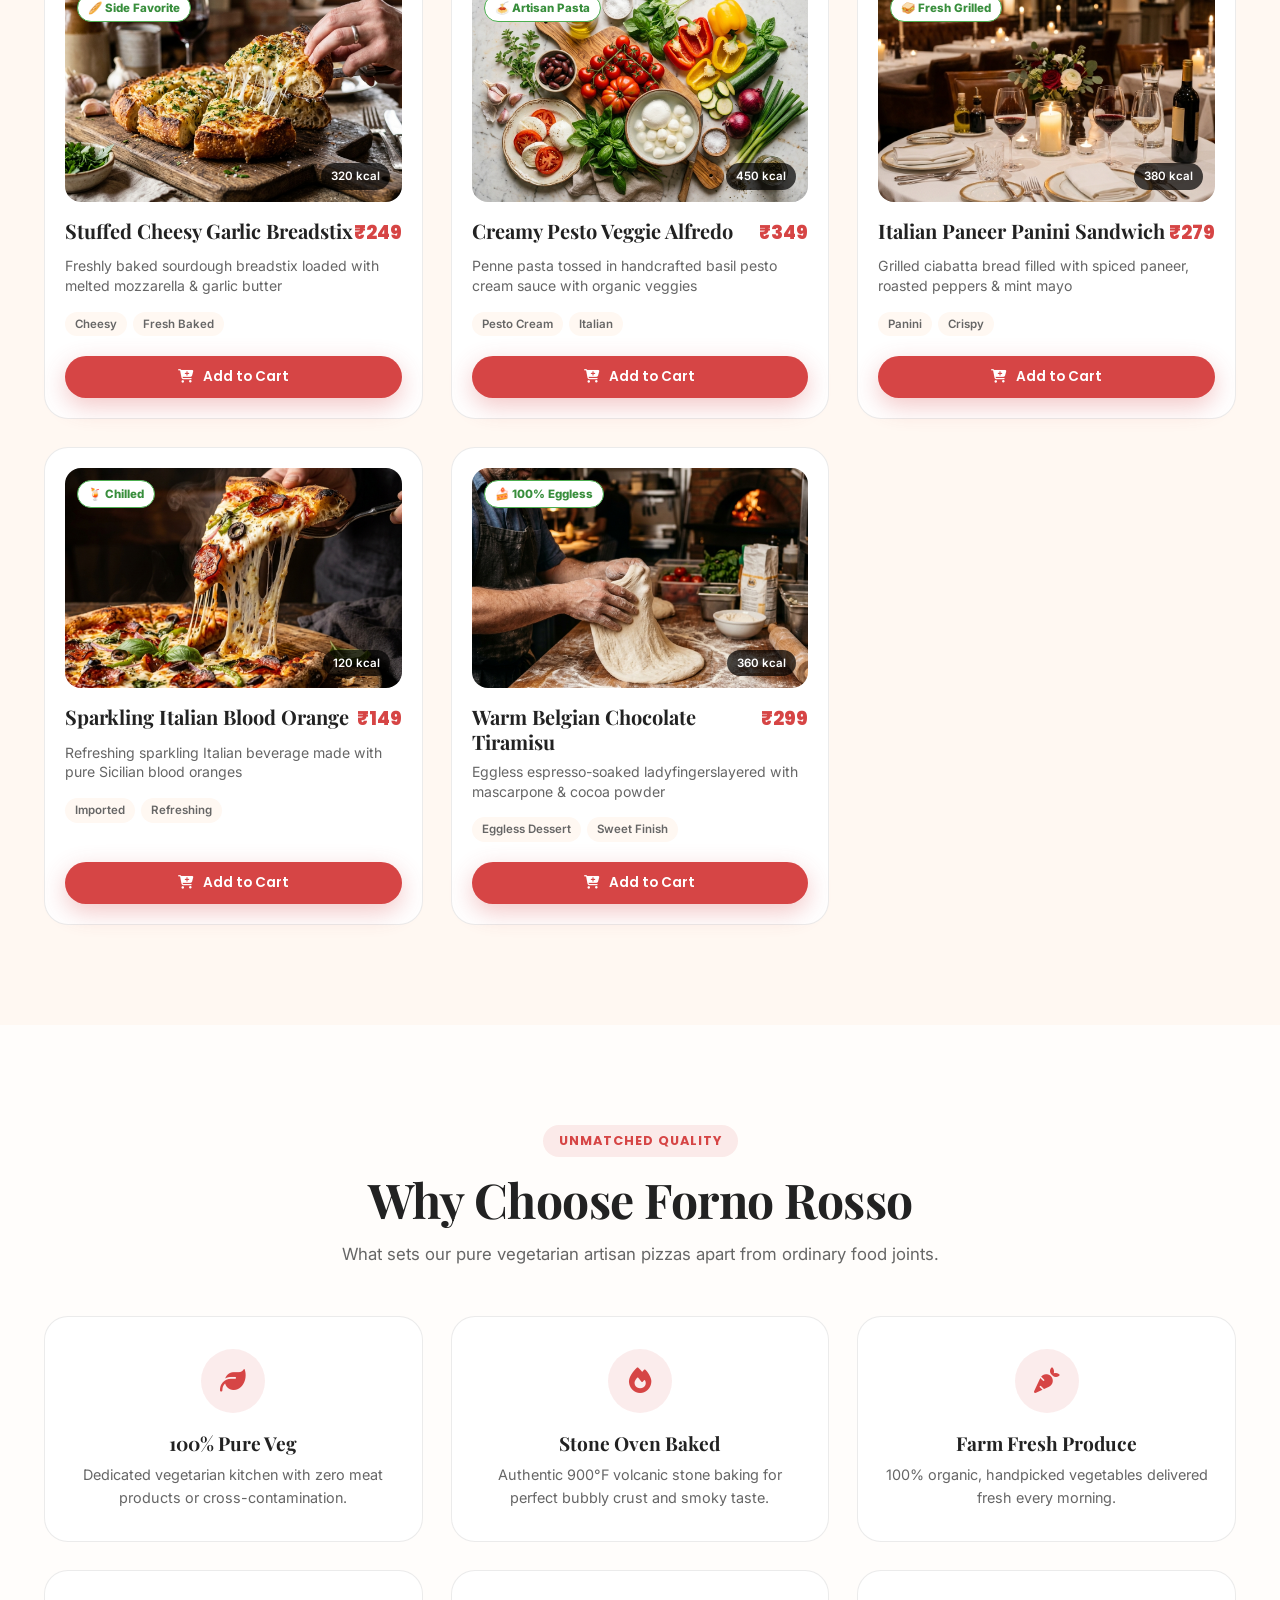
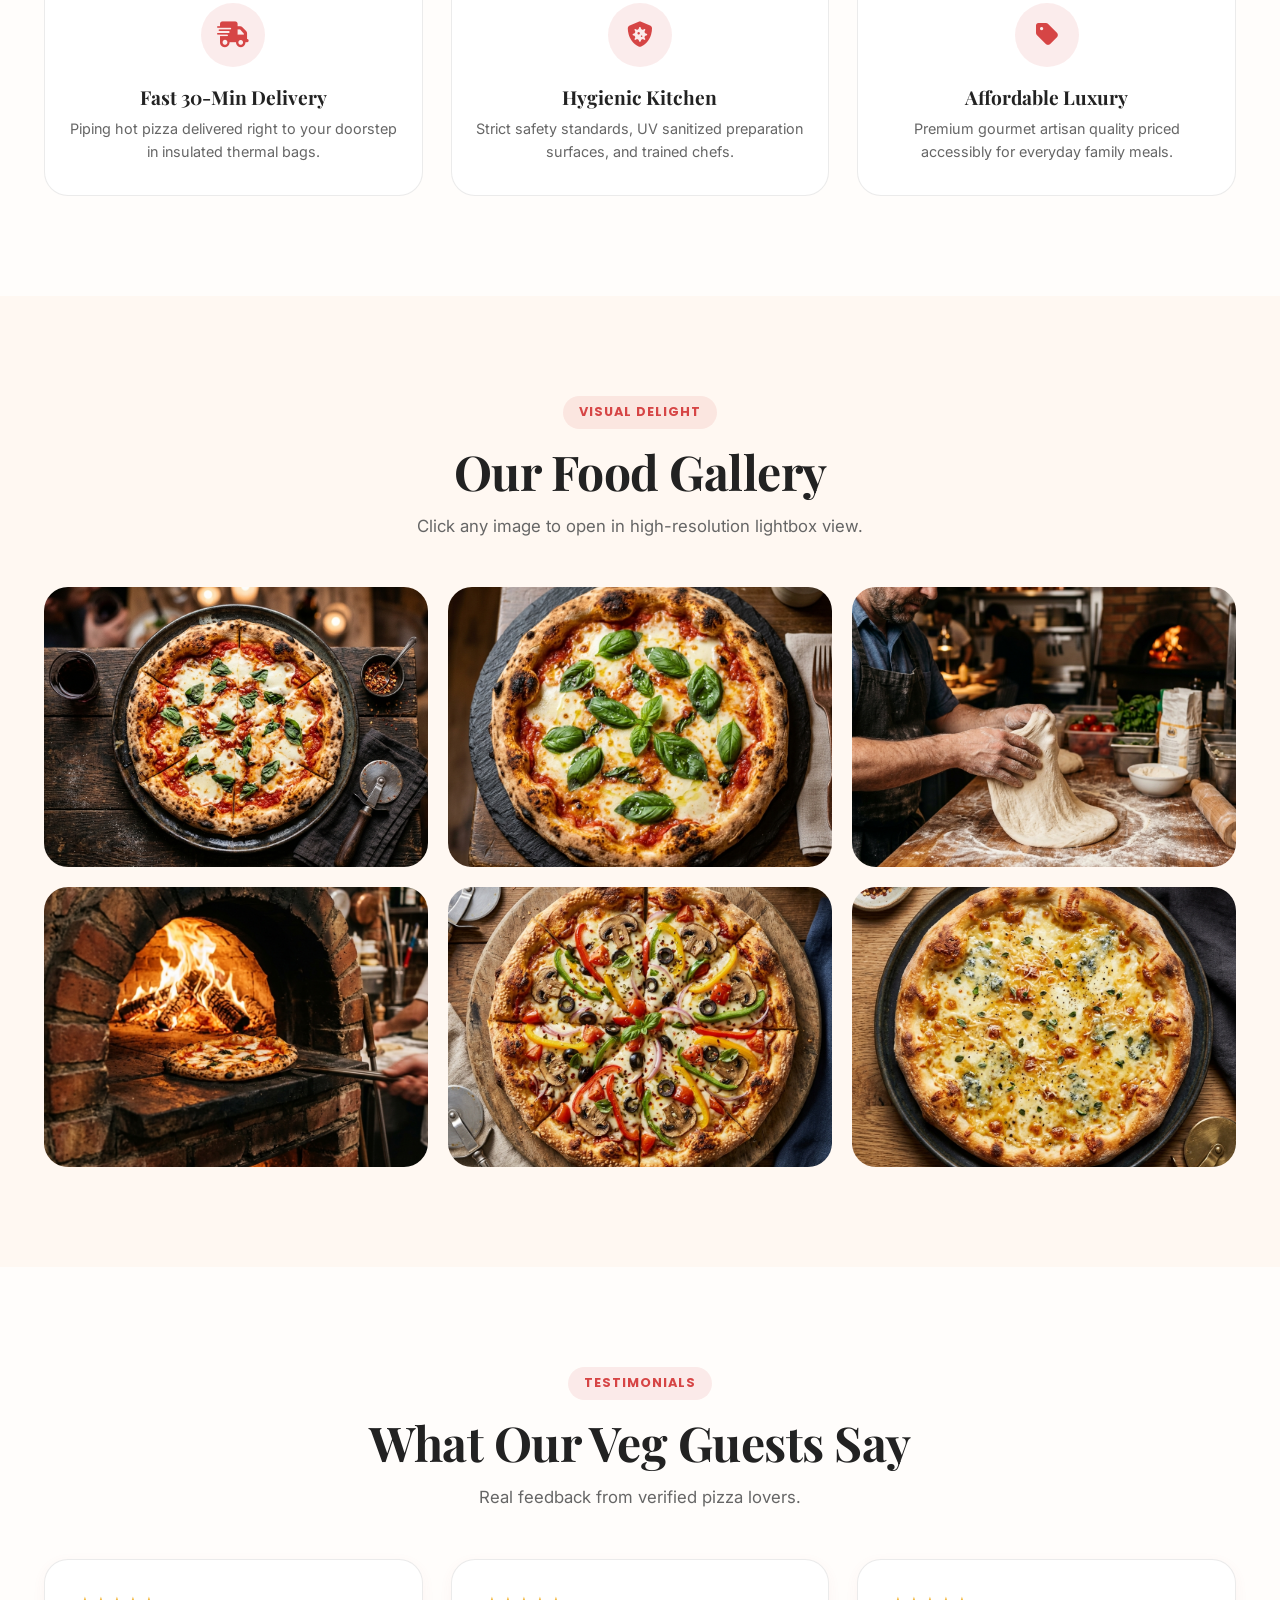
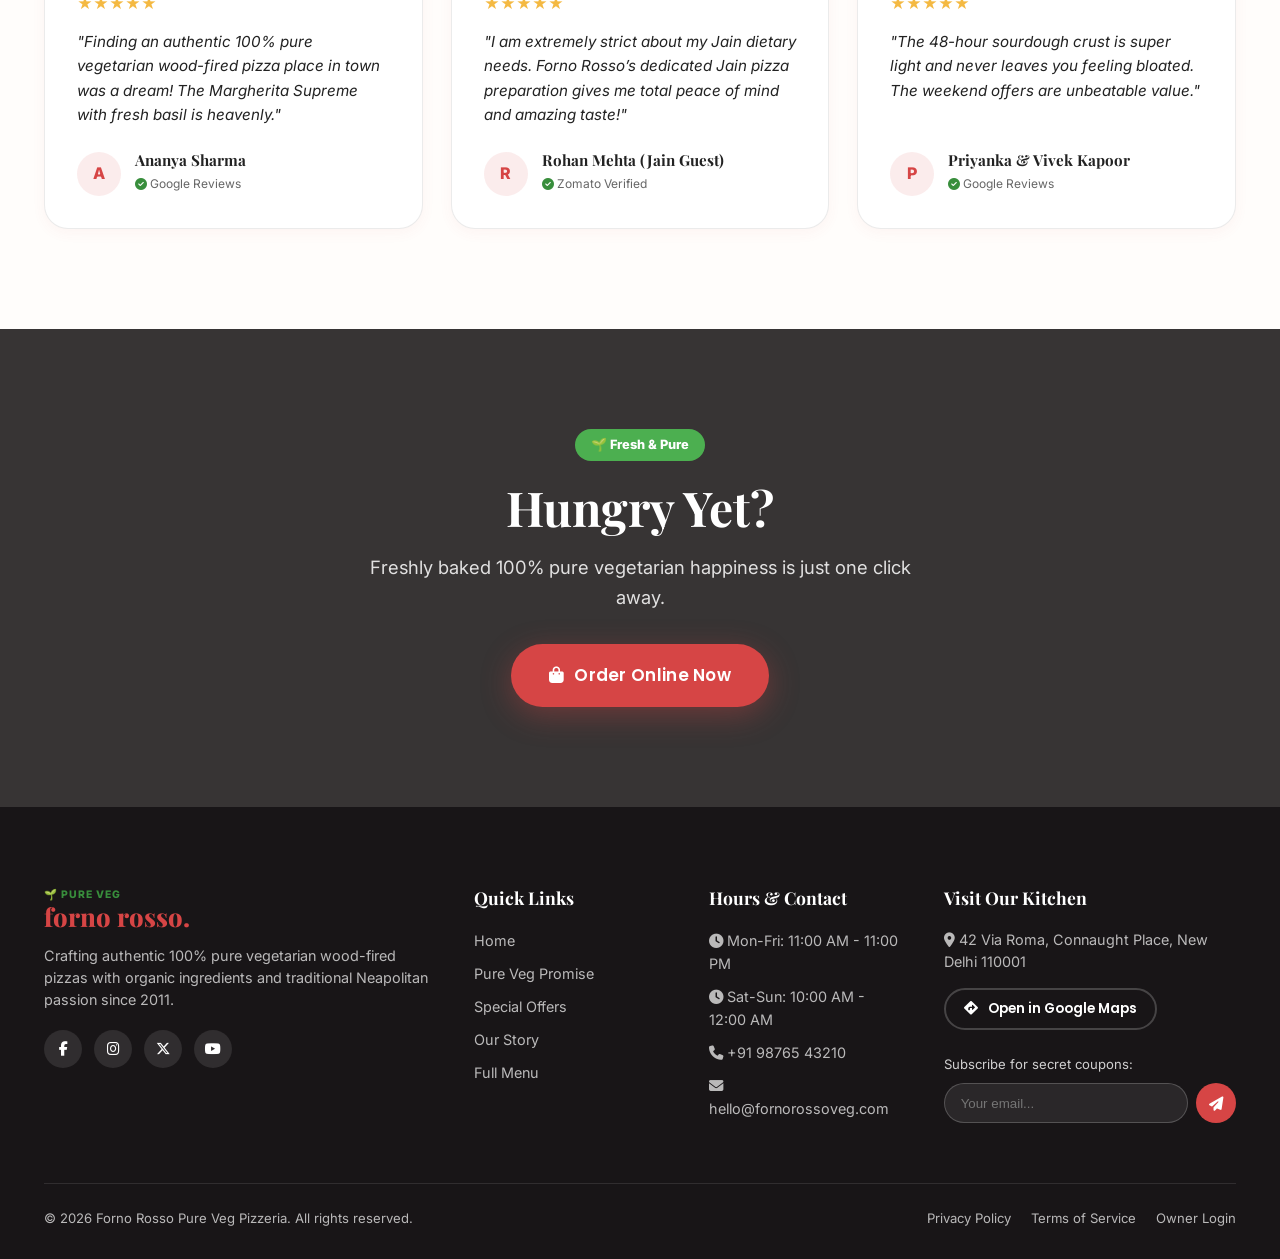
==== commit 810951cd: "feat(redesign): complete 100% Pure Vegetarian Artisan Pizza Pizzeria redesign for Forno Rosso with A" ====
--- a/index.html
+++ b/index.html
@@ -1,122 +1,279 @@
 <!DOCTYPE html>
-<html lang="en">
+<html lang="en" data-theme="light">
 <head>
     <meta charset="UTF-8">
     <meta name="viewport" content="width=device-width, initial-scale=1.0">
-    <meta name="description" content="Forno Rosso - Premium Italian Pizza Restaurant. Handcrafted wood-fired pizzas made with the freshest ingredients. Order online for delivery or dine-in.">
-    <meta name="keywords" content="pizza, Italian restaurant, wood-fired pizza, delivery, premium pizza, handmade pizza">
-    <meta name="author" content="Forno Rosso">
-    <title>Forno Rosso — Premium Italian Pizza</title>
+    <meta name="description" content="Forno Rosso — 100% Pure Vegetarian Artisan Wood-Fired Pizza. Made with fresh organic ingredients, daily sourdough, and handcrafted San Marzano sauce.">
+    <meta name="keywords" content="pure veg pizza, vegetarian pizza, wood fired pizza, stone oven, Jain pizza, no onion no garlic, artisan pizza">
+    <title>Forno Rosso — 100% Pure Veg Artisan Pizza</title>
+
+    <!-- Google Fonts -->
+    <link rel="preconnect" href="https://fonts.googleapis.com">
+    <link rel="preconnect" href="https://fonts.gstatic.com" crossorigin>
+    <link href="https://fonts.googleapis.com/css2?family=Inter:wght@300;400;500;600;700&family=Playfair+Display:ital,wght@0,600;0,700;0,800;1,600&family=Poppins:wght@500;600;700&display=swap" rel="stylesheet">
 
     <!-- Font Awesome Icons -->
-    <link rel="stylesheet" href="https://cdnjs.cloudflare.com/ajax/libs/font-awesome/6.5.1/css/all.min.css" integrity="sha512-DTOQO9RWCH3ppGqcWaEA1BIZOC6xxalwEsw9c2QQeAIftl+Vegovlnee1c9QX4TctnWMn1TE82KOxbRE3e40+99Inw==" crossorigin="anonymous" referrerpolicy="no-referrer" />
+    <link rel="stylesheet" href="https://cdnjs.cloudflare.com/ajax/libs/font-awesome/6.5.1/css/all.min.css" integrity="sha512-DTOQO9RWCH3ppGqcWaEA1BIZOC6xxalwEsw9c2QX4TctnWMn1TE82KOxbRE3e40+99Inw==" crossorigin="anonymous" referrerpolicy="no-referrer" />
+
+    <!-- Canvas Confetti CDN -->
+    <script src="https://cdn.jsdelivr.net/npm/canvas-confetti@1.9.2/dist/confetti.browser.min.js"></script>
 
     <!-- Stylesheet -->
     <link rel="stylesheet" href="styles.css">
 </head>
 <body>
-    <!-- ========== NAVIGATION (Sweetgreen-inspired) ========== -->
+
+    <!-- ========== TOP ANNOUNCEMENT BAR ========== -->
+    <div class="announcement-bar">
+        <div class="container announcement-bar__content">
+            <span>🌱 100% Pure Vegetarian Kitchen | Free 30-Min Delivery on orders above ₹499!</span>
+            <div class="announcement-bar__right">
+                <a href="#offers" class="announcement-link"><i class="fa-solid fa-fire"></i> Today's Deals</a>
+                <button class="theme-toggle" id="themeToggle" aria-label="Toggle dark mode">
+                    <i class="fa-solid fa-moon"></i>
+                </button>
+            </div>
+        </div>
+    </div>
+
+    <!-- ========== STICKY NAVIGATION ========== -->
     <header class="navbar" id="navbar">
-        <div class="navbar__container">
-            <!-- Left: 2-line Pill Hamburger -->
-            <button class="navbar__hamburger" id="hamburger" aria-label="Toggle menu" aria-expanded="false">
-                <span></span>
-                <span></span>
-            </button>
-
-            <!-- Center: Clean Brand Logo -->
+        <div class="container navbar__container">
+            <!-- Brand Logo -->
             <a href="#hero" class="navbar__logo">
-                <span class="navbar__logo-text">forno rosso.</span>
+                <span class="navbar__logo-badge">🌱 PURE VEG</span>
+                <span class="navbar__logo-title">forno rosso.</span>
             </a>
 
-            <!-- Right Actions: Heart + Place order -->
+            <!-- Nav Links -->
+            <nav class="navbar__nav" id="navMenu" aria-hidden="false">
+                <a href="#hero" class="nav-link active">Home</a>
+                <a href="#veg-promise" class="nav-link">Pure Veg</a>
+                <a href="#offers" class="nav-link">Offers 🔥</a>
+                <a href="#story" class="nav-link">Our Story</a>
+                <a href="#menu" class="nav-link">Menu</a>
+                <a href="#why-us" class="nav-link">Why Us</a>
+                <a href="#gallery" class="nav-link">Gallery</a>
+                <a href="#reviews" class="nav-link">Reviews</a>
+                <a href="#contact" class="nav-link">Contact</a>
+            </nav>
+
+            <!-- Actions -->
             <div class="navbar__actions">
-                <button class="navbar__fav" aria-label="Favorites"><i class="fa-regular fa-heart"></i></button>
-                <a href="#menu" class="navbar__order-btn"><i class="fa-solid fa-utensils"></i> Place the order</a>
+                <button class="icon-btn" id="openAdminBtn" title="Admin Portal" aria-label="Admin Portal">
+                    <i class="fa-solid fa-user-shield"></i>
+                </button>
+                <button class="icon-btn cart-btn-nav" id="openCartBtn" aria-label="Cart">
+                    <i class="fa-solid fa-bag-shopping"></i>
+                    <span class="cart-badge" id="cartCountBadge">0</span>
+                </button>
+                <a href="#menu" class="btn btn--primary btn--sm hide-mobile">Order Now</a>
+
+                <!-- Hamburger Mobile Toggle -->
+                <button class="hamburger-btn" id="hamburgerBtn" aria-label="Toggle Navigation" aria-expanded="false">
+                    <span></span><span></span><span></span>
+                </button>
             </div>
         </div>
     </header>
-
-    <!-- Scrollable Full-screen Navigation Overlay -->
-    <div class="navbar__menu" id="navMenu" aria-hidden="true">
-        <nav class="navbar__menu-inner">
-            <a href="#hero" class="navbar__menu-link">Home</a>
-            <a href="#offers" class="navbar__menu-link">Offers</a>
-            <a href="#about" class="navbar__menu-link">About</a>
-            <a href="#menu" class="navbar__menu-link">Menu</a>
-            <a href="#reservation" class="navbar__menu-link">Reservation</a>
-            <a href="#gallery" class="navbar__menu-link">Gallery</a>
-            <a href="#contact" class="navbar__menu-link">Contact</a>
-        </nav>
-    </div>
 
     <!-- ========== HERO SECTION ========== -->
     <section class="hero" id="hero">
-        <!-- Background Moving Ticker Marquee (30 deg angle, large font) -->
-        <div class="hero__ticker">
-            <div class="hero__ticker-track">
-                <span class="hero__ticker-item">WOOD FIRED</span>
-                <span class="hero__ticker-item hero__ticker-item--outline">ARTISAN PIZZA</span>
-                <span class="hero__ticker-item">AUTHENTIC ITALIAN</span>
-                <span class="hero__ticker-item hero__ticker-item--outline">FRESH DAILY</span>
-                <span class="hero__ticker-item">WOOD FIRED</span>
-                <span class="hero__ticker-item hero__ticker-item--outline">ARTISAN PIZZA</span>
-            </div>
-        </div>
-
-        <!-- Center Stadium/Capsule Image Container -->
-        <div class="hero__stadium-wrapper">
-            <div class="hero__stadium">
-                <img src="images/hero-pizza.jpg" alt="Artisan Italian Pizza" class="hero__stadium-img">
-                <a href="#menu" class="hero__scroll-badge">
-                    <span>Scroll</span>
-                    <span>To Explore</span>
+        <!-- Floating Ingredient Illustrations with Micro Animations -->
+        <div class="floating-ingredient floating-ingredient--basil" style="top: 15%; left: 8%;">
+            <span class="ingredient-icon">🍃</span> Fresh Basil
+        </div>
+        <div class="floating-ingredient floating-ingredient--tomato" style="top: 25%; right: 10%;">
+            <span class="ingredient-icon">🍅</span> San Marzano
+        </div>
+        <div class="floating-ingredient floating-ingredient--cheese" style="top: 68%; left: 10%;">
+            <span class="ingredient-icon">🧀</span> Pure Mozzarella
+        </div>
+        <div class="floating-ingredient floating-ingredient--olive" style="top: 75%; right: 12%;">
+            <span class="ingredient-icon">🫒</span> Kalamata Olive
+        </div>
+        <div class="floating-ingredient floating-ingredient--mushroom" style="top: 45%; left: 4%;">
+            <span class="ingredient-icon">🍄</span> Wild Mushroom
+        </div>
+
+        <div class="container hero__container">
+            <div class="hero__badge reveal">
+                <span class="hero__badge-icon">🌱</span>
+                <span>100% Pure Vegetarian Pizzeria</span>
+            </div>
+
+            <h1 class="hero__title reveal">
+                Every Slice Made With <span class="text-highlight">Love.</span>
+            </h1>
+
+            <p class="hero__subtitle reveal">
+                Handcrafted artisan wood-fired pizzas, baked at 900°F in our authentic stone oven using 100% pure vegetarian ingredients.
+            </p>
+
+            <!-- Key Feature Badges -->
+            <div class="hero__tags reveal">
+                <span class="hero__tag"><i class="fa-solid fa-seedling"></i> 100% Pure Vegetarian</span>
+                <span class="hero__tag"><i class="fa-solid fa-fire-burner"></i> Stone Oven Baked</span>
+                <span class="hero__tag"><i class="fa-solid fa-clock"></i> 48-Hr Fermented Dough</span>
+                <span class="hero__tag"><i class="fa-solid fa-leaf"></i> No Onion Garlic Options</span>
+            </div>
+
+            <!-- Hero Action Buttons -->
+            <div class="hero__ctas reveal">
+                <a href="#menu" class="btn btn--primary btn--hero glow-effect">
+                    <i class="fa-solid fa-pizza-slice"></i> Order Online Now
                 </a>
-            </div>
-            <div class="hero__cta-group">
-                <a href="#menu" class="hero__cta hero__cta--primary"><i class="fa-solid fa-bag-shopping"></i> Order Online</a>
-                <a href="#reservation" class="hero__cta hero__cta--secondary"><i class="fa-regular fa-calendar"></i> Book a Table</a>
-            </div>
-        </div>
-    </section>
-
-    <!-- ========== SPECIAL OFFERS SECTION ========== -->
-    <section class="offers" id="offers">
+                <a href="#offers" class="btn btn--secondary btn--hero">
+                    <i class="fa-solid fa-fire"></i> View Special Deals
+                </a>
+            </div>
+
+            <!-- Hero Stage Food Visual -->
+            <div class="hero__visual reveal">
+                <div class="hero__pizza-stage">
+                    <div class="pizza-glow"></div>
+                    <img src="images/hero-pizza.jpg" alt="Artisan Wood Fired Pure Veg Pizza" class="hero__pizza-img">
+                    <div class="steam-container">
+                        <span class="steam-particle"></span>
+                        <span class="steam-particle"></span>
+                        <span class="steam-particle"></span>
+                    </div>
+                    <div class="hero__floating-card">
+                        <div class="hero__card-stars">★★★★★</div>
+                        <p class="hero__card-title">Top Rated Artisan Pizza</p>
+                        <p class="hero__card-sub">50,000+ Happy Veg Guests</p>
+                    </div>
+                </div>
+            </div>
+        </div>
+    </section>
+
+    <!-- ========== PURE VEG PROMISE SECTION ========== -->
+    <section class="veg-promise" id="veg-promise">
         <div class="container">
-            <div class="section-header section-header--light reveal">
-                <span class="section-tag">Limited Time</span>
-                <h2 class="section-title">Exclusive Special Offers</h2>
-                <p class="section-subtitle">Grab these incredible deals before the timer runs out!</p>
-            </div>
-
-            <div class="offers__carousel reveal">
-                <div class="offers__track" id="offersTrack">
-                    <!-- Offer cards rendered dynamically by JS (swipeable / draggable) -->
-                </div>
-            </div>
-        </div>
-    </section>
-
-    <!-- ========== ABOUT & STORY TIMELINE SECTION (Feature #6) ========== -->
-    <section class="about" id="about">
+            <div class="section-header reveal">
+                <span class="section-tag section-tag--green">Guaranteed Purity</span>
+                <h2 class="section-title">Our 100% Pure Veg Promise</h2>
+                <p class="section-subtitle">We believe food tastes best when prepared with passion, respect, and zero compromise on purity.</p>
+            </div>
+
+            <div class="veg-promise__grid">
+                <div class="promise-card reveal">
+                    <div class="promise-card__icon promise-card__icon--green">
+                        <i class="fa-solid fa-seedling"></i>
+                    </div>
+                    <h3>100% Vegetarian Kitchen</h3>
+                    <p>Our kitchen is strictly meat-free and egg-free. Zero cross-contamination, guaranteed pure.</p>
+                </div>
+
+                <div class="promise-card reveal">
+                    <div class="promise-card__icon promise-card__icon--gold">
+                        <i class="fa-solid fa-hand-holding-heart"></i>
+                    </div>
+                    <h3>No Onion & Garlic Options</h3>
+                    <p>Special Jain-friendly menu items prepared separately with dedicated tools and oven space.</p>
+                </div>
+
+                <div class="promise-card reveal">
+                    <div class="promise-card__icon promise-card__icon--red">
+                        <i class="fa-solid fa-carrot"></i>
+                    </div>
+                    <h3>Farm Fresh Organic Produce</h3>
+                    <p>Sourced daily from certified local organic farms. Tomatoes, herbs, bell peppers & mushrooms.</p>
+                </div>
+
+                <div class="promise-card reveal">
+                    <div class="promise-card__icon promise-card__icon--green">
+                        <i class="fa-solid fa-wheat-awn"></i>
+                    </div>
+                    <h3>48-Hour Sourdough Dough</h3>
+                    <p>Slowly fermented natural sourdough dough for superior digestability and signature airy crust.</p>
+                </div>
+
+                <div class="promise-card reveal">
+                    <div class="promise-card__icon promise-card__icon--gold">
+                        <i class="fa-solid fa-cheese"></i>
+                    </div>
+                    <h3>100% Real Dairy Mozzarella</h3>
+                    <p>Crafted exclusively from fresh, pure dairy milk. No artificial fats or synthetic cheese substitutes.</p>
+                </div>
+
+                <div class="promise-card reveal">
+                    <div class="promise-card__icon promise-card__icon--red">
+                        <i class="fa-solid fa-fire"></i>
+                    </div>
+                    <h3>Wood-Fired Stone Oven</h3>
+                    <p>Baked on natural volcanic stone at 900°F using sustainable oak wood for authentic smoky flavor.</p>
+                </div>
+            </div>
+        </div>
+    </section>
+
+    <!-- ========== ⭐ SPECIAL OFFERS SECTION (MOST IMPORTANT) ========== -->
+    <section class="offers-section" id="offers">
         <div class="container">
-            <div class="about__grid">
-                <div class="about__image-wrapper reveal">
-                    <img src="images/about-restaurant.jpg" alt="Inside Forno Rosso restaurant" loading="lazy">
-                    <div class="about__image-badge">
-                        <span class="about__image-badge-number">15+</span>
-                        <span class="about__image-badge-text">Years of Culinary Excellence</span>
-                    </div>
-                </div>
-                <div class="about__content reveal">
-                    <span class="section-tag">Our Journey</span>
-                    <h2 class="section-title">Traditional Recipes, Modern Passion</h2>
-                    <p class="about__text">
-                        Forno Rosso brings the authentic taste of Naples to your table. Explore our timeline of culinary craftsmanship below.
+            <div class="offers-header-wrapper reveal">
+                <div class="section-header section-header--left">
+                    <span class="section-tag section-tag--fire"><i class="fa-solid fa-fire"></i> Interactive Offer Wall</span>
+                    <h2 class="section-title">Exclusive Special Deals & Coupons</h2>
+                    <p class="section-subtitle">Real-time offers updated directly by our master chef! Grab them before time runs out.</p>
+                </div>
+
+                <div class="offers-header-actions">
+                    <button class="btn btn--outline btn--sm" id="manageOffersShortcut"><i class="fa-solid fa-gear"></i> Owner Portal</button>
+                </div>
+            </div>
+
+            <!-- FEATURED HERO OFFER CARD -->
+            <div class="featured-offer-container reveal" id="featuredOfferContainer">
+                <!-- Featured offer rendered dynamically by JS -->
+            </div>
+
+            <!-- REGULAR OFFERS GRID -->
+            <div class="offers-grid reveal" id="offersGrid">
+                <!-- Offer cards rendered dynamically by JS -->
+            </div>
+
+            <!-- EXPIRED OFFERS ARCHIVE -->
+            <div class="offers-archive reveal">
+                <div class="offers-archive__header" id="archiveToggle">
+                    <h4><i class="fa-solid fa-box-archive"></i> Expired Deals Archive</h4>
+                    <span class="archive-count-badge" id="expiredCount">0 Expired</span>
+                    <i class="fa-solid fa-chevron-down archive-arrow"></i>
+                </div>
+                <div class="offers-archive__grid hidden" id="expiredGrid">
+                    <!-- Expired cards rendered dynamically -->
+                </div>
+            </div>
+        </div>
+    </section>
+
+    <!-- ========== STORY & TIMELINE SECTION ========== -->
+    <section class="story-section" id="story">
+        <div class="container">
+            <div class="story__grid">
+                <div class="story__image-col reveal">
+                    <div class="story__image-card">
+                        <img src="images/about-restaurant.jpg" alt="Forno Rosso Kitchen" class="story__img">
+                        <div class="story__floating-badge">
+                            <span class="story__badge-number">15+</span>
+                            <span class="story__badge-text">Years of Pure Veg Culinary Excellence</span>
+                        </div>
+                    </div>
+                </div>
+
+                <div class="story__content-col reveal">
+                    <span class="section-tag">Craftsmanship & Tradition</span>
+                    <h2 class="section-title">Born in Naples, Crafted with Purity</h2>
+                    <p class="story__lead">
+                        Forno Rosso was founded on a simple mission: to create world-class, authentic Italian artisan pizza while remaining 100% pure vegetarian.
                     </p>
-
-                    <!-- Story Timeline Interactive Tabs (Compact Horizontal Layout) -->
-                    <div class="story-timeline" id="storyTimeline">
+                    <p class="story__body">
+                        Our master pizzaiolos train in traditional Neapolitan dough stretch techniques, pairing century-old fermentation secrets with farm-fresh organic vegetables and handcrafted tomato sauces.
+                    </p>
+
+                    <!-- Compact Timeline Tabs -->
+                    <div class="story-timeline-wrapper">
                         <div class="timeline-tabs" id="timelineTabs">
                             <button class="timeline-tab active" data-year="2011">2011</button>
                             <button class="timeline-tab" data-year="2015">2015</button>
@@ -126,24 +283,24 @@
 
                         <div class="timeline-cards" id="timelineCards">
                             <div class="timeline-card active" data-year="2011">
-                                <span class="timeline-card__year">2011</span>
-                                <h4 class="timeline-card__title">The Beginning in Naples</h4>
-                                <p class="timeline-card__desc">Started with a single traditional wood-fired stone oven and a family recipe passed down through generations.</p>
+                                <span class="timeline-card__year">2011 — Naples Foundations</span>
+                                <h4>First Stone Oven Fired</h4>
+                                <p>Started with a single volcanic stone oven and a commitment to 100% vegetarian artisan dough.</p>
                             </div>
                             <div class="timeline-card" data-year="2015">
-                                <span class="timeline-card__year">2015</span>
-                                <h4 class="timeline-card__title">48-Hour Fermentation Mastery</h4>
-                                <p class="timeline-card__desc">Perfected our signature sourdough dough fermentation technique for maximum digestability and crispness.</p>
+                                <span class="timeline-card__year">2015 — Sourdough Perfection</span>
+                                <h4>48-Hour Natural Fermentation</h4>
+                                <p>Mastered our signature sourdough technique providing a light, crisp crust that is easy to digest.</p>
                             </div>
                             <div class="timeline-card" data-year="2019">
-                                <span class="timeline-card__year">2019</span>
-                                <h4 class="timeline-card__title">Flagship Restaurant Opening</h4>
-                                <p class="timeline-card__desc">Opened our flagship dining space bringing genuine Italian imports, volcanic soil tomatoes, and fresh mozzarella.</p>
+                                <span class="timeline-card__year">2019 — Flagship Kitchen</span>
+                                <h4>Pure Veg Dining Hall</h4>
+                                <p>Opened our flagship pure-veg stone pizzeria featuring dedicated Jain preparation counters.</p>
                             </div>
                             <div class="timeline-card" data-year="2026">
-                                <span class="timeline-card__year">2026</span>
-                                <h4 class="timeline-card__title">Awarded #1 Artisan Pizzeria</h4>
-                                <p class="timeline-card__desc">Recognized as the top wood-fired pizzeria, delivering over 50,000 artisan pizzas to happy guests.</p>
+                                <span class="timeline-card__year">2026 — #1 Veg Pizzeria</span>
+                                <h4>Award Winning Artisan Brand</h4>
+                                <p>Recognized as the top pure vegetarian pizzeria, delivering over 50,000 artisan pizzas to food lovers.</p>
                             </div>
                         </div>
                     </div>
@@ -152,337 +309,442 @@
         </div>
     </section>
 
-    <!-- ========== MENU SECTION ========== -->
-    <section class="menu" id="menu">
+    <!-- ========== MENU SECTION WITH SEARCH & CATEGORY TABS ========== -->
+    <section class="menu-section" id="menu">
         <div class="container">
             <div class="section-header reveal">
-                <span class="section-tag">Handcrafted Menu</span>
-                <h2 class="section-title">Popular Pizzas</h2>
-                <p class="section-subtitle">Every pizza is handcrafted to order and baked in our wood-fired oven.</p>
-            </div>
-            <div class="menu__filters-wrapper">
-                <div class="menu__search">
-                    <i class="fa-solid fa-magnifying-glass menu__search-icon"></i>
-                    <input type="text" id="menuSearchInput" placeholder="Search pizzas by name or ingredient..." class="menu__search-input" aria-label="Search menu items">
-                </div>
-                <div class="menu__filters" id="menuFilters">
-                    <button class="menu__filter-pill active" data-filter="all">All</button>
-                    <button class="menu__filter-pill" data-filter="classic">Classic Pizzas</button>
-                    <button class="menu__filter-pill" data-filter="gourmet">Gourmet</button>
-                    <button class="menu__filter-pill" data-filter="veg">🌱 Vegetarian</button>
-                    <button class="menu__filter-pill" data-filter="meat">🥩 Meat Lovers</button>
-                </div>
-            </div>
-            <div class="menu__grid" id="menuGrid">
-                <!-- Food cards rendered dynamically by JS -->
-            </div>
-        </div>
-    </section>
-
-    <!-- ========== RESERVATION SECTION ========== -->
-    <section class="reservation" id="reservation">
-        <div class="container">
-            <div class="reservation__card reveal">
-                <h2 class="reservation__title">Reserve Your Table</h2>
-                <p class="reservation__subtitle">Select your preferred date, time & party size</p>
-                <form class="reservation__form" id="reservationForm">
-                    <div class="reservation__field">
-                        <span class="reservation__label"><i class="fa-regular fa-calendar"></i> Date</span>
-                        <input type="date" id="resDate" class="reservation__input" required>
-                    </div>
-                    <div class="reservation__field reservation__field--time">
-                        <span class="reservation__label"><i class="fa-regular fa-clock"></i> Time</span>
-                        <div class="reservation__time-slots" id="resTimeSlots">
-                            <button type="button" class="reservation__time-btn" data-time="12:00">12:00 PM</button>
-                            <button type="button" class="reservation__time-btn" data-time="13:00">1:00 PM</button>
-                            <button type="button" class="reservation__time-btn" data-time="18:00">6:00 PM</button>
-                            <button type="button" class="reservation__time-btn" data-time="19:00">7:00 PM</button>
-                            <button type="button" class="reservation__time-btn active" data-time="20:00">8:00 PM</button>
-                            <button type="button" class="reservation__time-btn" data-time="21:00">9:00 PM</button>
-                        </div>
-                        <input type="hidden" id="resTime" value="20:00" required>
-                    </div>
-                    <div class="reservation__field reservation__field--guests">
-                        <span class="reservation__label"><i class="fa-solid fa-user-group"></i> Guests</span>
-                        <div class="reservation__guest-counter">
-                            <button type="button" class="reservation__guest-btn" id="guestMinus" aria-label="Decrease guests">−</button>
-                            <span class="reservation__guest-count" id="resGuestCount">2</span>
-                            <button type="button" class="reservation__guest-btn" id="guestPlus" aria-label="Increase guests">+</button>
-                        </div>
-                        <input type="hidden" id="resGuests" value="2" required>
-                    </div>
-                    <button type="submit" class="reservation__btn"><i class="fa-solid fa-check"></i> Confirm Reservation</button>
-                </form>
-            </div>
-        </div>
-    </section>
-
-    <!-- ========== ACCORDION GALLERY SECTION ========== -->
-    <section class="gallery" id="gallery">
+                <span class="section-tag">Handcrafted Offerings</span>
+                <h2 class="section-title">Our Pure Veg Menu</h2>
+                <p class="section-subtitle">Hand-stretched to order and baked on volcanic stone. 100% Vegetarian guaranteed.</p>
+            </div>
+
+            <!-- Search & Filter Control Bar -->
+            <div class="menu-controls reveal">
+                <div class="menu-search-box">
+                    <i class="fa-solid fa-magnifying-glass search-icon"></i>
+                    <input type="text" id="menuSearchInput" placeholder="Search pizzas, pastas, ingredients (e.g., Paneer, Mushroom, Jain)..." class="menu-search-input">
+                </div>
+
+                <!-- Category Tabs -->
+                <div class="menu-category-tabs" id="menuCategories">
+                    <button class="category-tab active" data-category="all">🍕 All Items</button>
+                    <button class="category-tab" data-category="pizza">Pizza</button>
+                    <button class="category-tab" data-category="garlic-bread">Garlic Bread</button>
+                    <button class="category-tab" data-category="pasta">Pasta</button>
+                    <button class="category-tab" data-category="sandwich">Sandwich</button>
+                    <button class="category-tab" data-category="beverages">Beverages</button>
+                    <button class="category-tab" data-category="desserts">Desserts</button>
+                </div>
+            </div>
+
+            <!-- Dietary Filter Chips -->
+            <div class="dietary-filter-bar reveal">
+                <span class="filter-label">Quick Filter:</span>
+                <button class="dietary-chip active" data-dietary="all">All</button>
+                <button class="dietary-chip" data-dietary="jain">🧅 No Onion Garlic</button>
+                <button class="dietary-chip" data-dietary="spicy">🌶️ Spicy</button>
+                <button class="dietary-chip" data-dietary="gf">🌾 Gluten-Free Option</button>
+            </div>
+
+            <!-- Menu Items Grid -->
+            <div class="menu-grid reveal" id="menuGrid">
+                <!-- Dynamically rendered menu cards -->
+            </div>
+        </div>
+    </section>
+
+    <!-- ========== WHY CHOOSE US ========== -->
+    <section class="why-us" id="why-us">
         <div class="container">
             <div class="section-header reveal">
-                <span class="section-tag">Visual Experience</span>
-                <h2 class="section-title">Gallery</h2>
-                <p class="section-subtitle">Hover or click to explore our kitchen and atmosphere.</p>
-            </div>
-            <div class="gallery__accordion reveal" id="galleryAccordion">
-                <div class="gallery__strip active">
-                    <img src="images/gallery-1.jpg" alt="Handcrafted Dough" class="gallery__strip-img" loading="lazy">
-                    <div class="gallery__strip-overlay">
-                        <h3 class="gallery__strip-title">Handcrafted Dough</h3>
-                    </div>
-                </div>
-                <div class="gallery__strip">
-                    <img src="images/gallery-2.jpg" alt="Wood-Fired Oven" class="gallery__strip-img" loading="lazy">
-                    <div class="gallery__strip-overlay">
-                        <h3 class="gallery__strip-title">Wood-Fired Oven</h3>
-                    </div>
-                </div>
-                <div class="gallery__strip">
-                    <img src="images/gallery-3.jpg" alt="Fresh Ingredients" class="gallery__strip-img" loading="lazy">
-                    <div class="gallery__strip-overlay">
-                        <h3 class="gallery__strip-title">Fresh Ingredients</h3>
-                    </div>
-                </div>
-                <div class="gallery__strip">
-                    <img src="images/gallery-4.jpg" alt="Mozzarella Pull" class="gallery__strip-img" loading="lazy">
-                    <div class="gallery__strip-overlay">
-                        <h3 class="gallery__strip-title">Mozzarella Pull</h3>
-                    </div>
-                </div>
-                <div class="gallery__strip">
-                    <img src="images/gallery-5.jpg" alt="Dining Atmosphere" class="gallery__strip-img" loading="lazy">
-                    <div class="gallery__strip-overlay">
-                        <h3 class="gallery__strip-title">Dining Atmosphere</h3>
-                    </div>
-                </div>
-                <div class="gallery__strip">
-                    <img src="images/gallery-6.jpg" alt="Garlic Bread" class="gallery__strip-img" loading="lazy">
-                    <div class="gallery__strip-overlay">
-                        <h3 class="gallery__strip-title">Garlic Bread</h3>
-                    </div>
-                </div>
-            </div>
-        </div>
-    </section>
-
-    <!-- ========== WHY CHOOSE US ========== -->
-    <section class="features" id="features">
+                <span class="section-tag">Unmatched Quality</span>
+                <h2 class="section-title">Why Choose Forno Rosso</h2>
+                <p class="section-subtitle">What sets our pure vegetarian artisan pizzas apart from ordinary food joints.</p>
+            </div>
+
+            <div class="why-us__grid">
+                <div class="why-card reveal">
+                    <div class="why-card__icon"><i class="fa-solid fa-leaf"></i></div>
+                    <h3>100% Pure Veg</h3>
+                    <p>Dedicated vegetarian kitchen with zero meat products or cross-contamination.</p>
+                </div>
+                <div class="why-card reveal">
+                    <div class="why-card__icon"><i class="fa-solid fa-fire"></i></div>
+                    <h3>Stone Oven Baked</h3>
+                    <p>Authentic 900°F volcanic stone baking for perfect bubbly crust and smoky taste.</p>
+                </div>
+                <div class="why-card reveal">
+                    <div class="why-card__icon"><i class="fa-solid fa-carrot"></i></div>
+                    <h3>Farm Fresh Produce</h3>
+                    <p>100% organic, handpicked vegetables delivered fresh every morning.</p>
+                </div>
+                <div class="why-card reveal">
+                    <div class="why-card__icon"><i class="fa-solid fa-truck-fast"></i></div>
+                    <h3>Fast 30-Min Delivery</h3>
+                    <p>Piping hot pizza delivered right to your doorstep in insulated thermal bags.</p>
+                </div>
+                <div class="why-card reveal">
+                    <div class="why-card__icon"><i class="fa-solid fa-shield-virus"></i></div>
+                    <h3>Hygienic Kitchen</h3>
+                    <p>Strict safety standards, UV sanitized preparation surfaces, and trained chefs.</p>
+                </div>
+                <div class="why-card reveal">
+                    <div class="why-card__icon"><i class="fa-solid fa-tag"></i></div>
+                    <h3>Affordable Luxury</h3>
+                    <p>Premium gourmet artisan quality priced accessibly for everyday family meals.</p>
+                </div>
+            </div>
+        </div>
+    </section>
+
+    <!-- ========== MASONRY GALLERY WITH LIGHTBOX ========== -->
+    <section class="gallery-section" id="gallery">
         <div class="container">
             <div class="section-header reveal">
-                <span class="section-tag">Why Forno Rosso</span>
-                <h2 class="section-title">The Forno Rosso Difference</h2>
-                <p class="section-subtitle">What sets our artisan pizzas apart from ordinary pizza places.</p>
-            </div>
-            <div class="features__grid">
-                <div class="feature-card reveal">
-                    <div class="feature-card__icon">
-                        <i class="fa-solid fa-wheat-awn"></i>
-                    </div>
-                    <h3 class="feature-card__title">Artisan Ingredients</h3>
-                    <p class="feature-card__text">Only the finest imported Italian tomatoes, cheeses, and cold-pressed oils.</p>
-                </div>
-                <div class="feature-card reveal">
-                    <div class="feature-card__icon">
-                        <i class="fa-solid fa-seedling"></i>
-                    </div>
-                    <h3 class="feature-card__title">No Preservatives</h3>
-                    <p class="feature-card__text">100% natural, fresh ingredients prepared daily in our kitchen.</p>
-                </div>
-                <div class="feature-card reveal">
-                    <div class="feature-card__icon">
-                        <i class="fa-solid fa-truck-fast"></i>
-                    </div>
-                    <h3 class="feature-card__title">30-Min Delivery</h3>
-                    <p class="feature-card__text">Piping hot pizza delivered to your door in 30 minutes or it's free.</p>
-                </div>
-                <div class="feature-card reveal">
-                    <div class="feature-card__icon">
-                        <i class="fa-solid fa-heart"></i>
-                    </div>
-                    <h3 class="feature-card__title">Made with Love</h3>
-                    <p class="feature-card__text">Every crust is hand-stretched with care by master pizzaiolos.</p>
-                </div>
-                <div class="feature-card reveal">
-                    <div class="feature-card__icon">
-                        <i class="fa-solid fa-award"></i>
-                    </div>
-                    <h3 class="feature-card__title">5-Star Rated</h3>
-                    <p class="feature-card__text">Consistently rated the best pizzeria by food critics and customers.</p>
-                </div>
-            </div>
-        </div>
-    </section>
-
-    <!-- ========== REVIEWS SECTION ========== -->
-    <section class="reviews" id="reviews">
+                <span class="section-tag">Visual Delight</span>
+                <h2 class="section-title">Our Food Gallery</h2>
+                <p class="section-subtitle">Click any image to open in high-resolution lightbox view.</p>
+            </div>
+
+            <div class="masonry-gallery reveal" id="masonryGallery">
+                <div class="gallery-item" data-index="0">
+                    <img src="images/hero-pizza.jpg" alt="Artisan Wood Fired Pizza" loading="lazy">
+                    <div class="gallery-item__overlay">
+                        <i class="fa-solid fa-expand"></i>
+                        <h4>Wood Fired Neapolitan</h4>
+                    </div>
+                </div>
+                <div class="gallery-item" data-index="1">
+                    <img src="images/pizza-margherita.jpg" alt="Fresh Basil Margherita" loading="lazy">
+                    <div class="gallery-item__overlay">
+                        <i class="fa-solid fa-expand"></i>
+                        <h4>Fresh Basil Margherita</h4>
+                    </div>
+                </div>
+                <div class="gallery-item" data-index="2">
+                    <img src="images/gallery-1.jpg" alt="Handcrafted Sourdough Dough" loading="lazy">
+                    <div class="gallery-item__overlay">
+                        <i class="fa-solid fa-expand"></i>
+                        <h4>Handcrafted Sourdough</h4>
+                    </div>
+                </div>
+                <div class="gallery-item" data-index="3">
+                    <img src="images/gallery-2.jpg" alt="Stone Oven Cooking" loading="lazy">
+                    <div class="gallery-item__overlay">
+                        <i class="fa-solid fa-expand"></i>
+                        <h4>900°F Stone Oven</h4>
+                    </div>
+                </div>
+                <div class="gallery-item" data-index="4">
+                    <img src="images/pizza-veggie.jpg" alt="Garden Veggie Supreme" loading="lazy">
+                    <div class="gallery-item__overlay">
+                        <i class="fa-solid fa-expand"></i>
+                        <h4>Farmhouse Veggie Supreme</h4>
+                    </div>
+                </div>
+                <div class="gallery-item" data-index="5">
+                    <img src="images/pizza-four-cheese.jpg" alt="Four Cheese Blend" loading="lazy">
+                    <div class="gallery-item__overlay">
+                        <i class="fa-solid fa-expand"></i>
+                        <h4>Quattro Formaggi</h4>
+                    </div>
+                </div>
+            </div>
+        </div>
+    </section>
+
+    <!-- ========== CUSTOMER REVIEWS ========== -->
+    <section class="reviews-section" id="reviews">
         <div class="container">
             <div class="section-header reveal">
                 <span class="section-tag">Testimonials</span>
-                <h2 class="section-title">What Our Guests Say</h2>
-                <p class="section-subtitle">Real reviews from our valued pizza lovers.</p>
-            </div>
-            <div class="reviews__grid reveal" id="reviewsGrid">
-                <!-- Testimonials rendered dynamically as vertical grid by JS -->
-            </div>
-        </div>
-    </section>
-
-    <!-- ========== CONTACT SECTION ========== -->
-    <section class="contact" id="contact">
+                <h2 class="section-title">What Our Veg Guests Say</h2>
+                <p class="section-subtitle">Real feedback from verified pizza lovers.</p>
+            </div>
+
+            <div class="reviews-grid reveal" id="reviewsGrid">
+                <!-- Testimonial cards rendered dynamically by JS -->
+            </div>
+        </div>
+    </section>
+
+    <!-- ========== CALL TO ACTION (CTA) BANNER ========== -->
+    <section class="cta-banner">
+        <div class="cta-banner__overlay"></div>
+        <div class="container cta-banner__content reveal">
+            <span class="cta-tag">🌱 Fresh & Pure</span>
+            <h2 class="cta-title">Hungry Yet?</h2>
+            <p class="cta-subtitle">Freshly baked 100% pure vegetarian happiness is just one click away.</p>
+            <a href="#menu" class="btn btn--primary btn--hero glow-effect">
+                <i class="fa-solid fa-bag-shopping"></i> Order Online Now
+            </a>
+        </div>
+    </section>
+
+    <!-- ========== FOOTER ========== -->
+    <footer class="footer" id="contact">
         <div class="container">
-            <div class="section-header reveal">
-                <span class="section-tag">Get in Touch</span>
-                <h2 class="section-title">Visit Us or Order Online</h2>
-                <p class="section-subtitle">Have questions or want to make a reservation? Reach out to us.</p>
-            </div>
-            <div class="contact__grid">
-                <div class="contact__form-wrapper reveal">
-                    <form class="contact__form" id="contactForm">
-                        <div class="form-group">
-                            <label for="contactName" class="form-label">Full Name</label>
-                            <input type="text" id="contactName" class="form-input" placeholder="John Doe" required>
-                        </div>
-                        <div class="form-group">
-                            <label for="contactEmail" class="form-label">Email Address</label>
-                            <input type="email" id="contactEmail" class="form-input" placeholder="john@example.com" required>
-                        </div>
-                        <div class="form-group">
-                            <label for="contactMessage" class="form-label">Message</label>
-                            <textarea id="contactMessage" class="form-input form-textarea" rows="4" placeholder="Tell us what you're looking for..." required></textarea>
-                        </div>
-                        <button type="submit" class="btn btn--primary btn--lg btn--full">
-                            <i class="fa-solid fa-paper-plane"></i> Send Message
-                        </button>
-                    </form>
-                </div>
-                <div class="contact__info reveal">
-                    <div class="contact__info-card">
-                        <div class="contact__info-item">
-                            <div class="contact__info-icon"><i class="fa-solid fa-location-dot"></i></div>
-                            <div>
-                                <h4>Our Address</h4>
-                                <p>42 Via Roma, Connaught Place<br>New Delhi, India 110001</p>
-                            </div>
-                        </div>
-                        <div class="contact__info-item">
-                            <div class="contact__info-icon"><i class="fa-solid fa-phone"></i></div>
-                            <div>
-                                <h4>Phone</h4>
-                                <p>+91 98765 43210<br>+91 11 2345 6789</p>
-                            </div>
-                        </div>
-                        <div class="contact__info-item">
-                            <div class="contact__info-icon"><i class="fa-solid fa-envelope"></i></div>
-                            <div>
-                                <h4>Email</h4>
-                                <p>hello@fornorosso.com<br>orders@fornorosso.com</p>
-                            </div>
-                        </div>
-                        <div class="contact__info-item">
-                            <div class="contact__info-icon"><i class="fa-solid fa-clock"></i></div>
-                            <div>
-                                <h4>Hours</h4>
-                                <p>Mon-Fri: 11:00 AM - 11:00 PM<br>Sat-Sun: 10:00 AM - 12:00 AM</p>
-                            </div>
-                        </div>
-                    </div>
-                    <div class="contact__map">
-                        <div class="contact__map-placeholder">
-                            <i class="fa-solid fa-map-location-dot" style="font-size: 2rem; color: var(--color-third); margin-bottom: 4px;"></i>
-                            <p>Interactive Map</p>
-                            <span>42 Via Roma, Connaught Place, New Delhi</span>
-                            <a href="https://www.google.com/maps/search/?api=1&query=Connaught+Place+New+Delhi+India" target="_blank" rel="noopener noreferrer" class="contact__map-link">
-                                <i class="fa-solid fa-diamond-turn-right"></i> Open in Google Maps
-                            </a>
-                        </div>
-                    </div>
-                </div>
-            </div>
-        </div>
-    </section>
-
-    <!-- ========== FOOTER ========== -->
-    <footer class="footer">
-        <div class="container">
-            <div class="footer__top">
-                <div>
+            <div class="footer__grid">
+                <!-- Brand Info -->
+                <div class="footer__col">
                     <a href="#hero" class="footer__logo">
-                        <span class="navbar__logo-text">forno rosso.</span>
+                        <span class="navbar__logo-badge">🌱 PURE VEG</span>
+                        <span class="navbar__logo-title">forno rosso.</span>
                     </a>
-                    <p class="footer__tagline">Crafting authentic Italian wood-fired pizzas with passion and premium ingredients since 2011.</p>
-                    <div class="footer__social">
-                        <a href="#" class="footer__social-link" aria-label="Facebook"><i class="fa-brands fa-facebook-f"></i></a>
-                        <a href="#" class="footer__social-link" aria-label="Instagram"><i class="fa-brands fa-instagram"></i></a>
-                        <a href="#" class="footer__social-link" aria-label="Twitter"><i class="fa-brands fa-x-twitter"></i></a>
-                    </div>
-                </div>
-                <div>
-                    <h4 class="footer__links-title">Quick Links</h4>
+                    <p class="footer__desc">
+                        Crafting authentic 100% pure vegetarian wood-fired pizzas with organic ingredients and traditional Neapolitan passion since 2011.
+                    </p>
+                    <div class="footer__socials">
+                        <a href="#" class="social-icon" aria-label="Facebook"><i class="fa-brands fa-facebook-f"></i></a>
+                        <a href="#" class="social-icon" aria-label="Instagram"><i class="fa-brands fa-instagram"></i></a>
+                        <a href="#" class="social-icon" aria-label="X Twitter"><i class="fa-brands fa-x-twitter"></i></a>
+                        <a href="#" class="social-icon" aria-label="YouTube"><i class="fa-brands fa-youtube"></i></a>
+                    </div>
+                </div>
+
+                <!-- Quick Links -->
+                <div class="footer__col">
+                    <h4 class="footer__title">Quick Links</h4>
                     <ul class="footer__links">
                         <li><a href="#hero">Home</a></li>
+                        <li><a href="#veg-promise">Pure Veg Promise</a></li>
                         <li><a href="#offers">Special Offers</a></li>
-                        <li><a href="#about">About Us</a></li>
-                        <li><a href="#menu">Our Menu</a></li>
+                        <li><a href="#story">Our Story</a></li>
+                        <li><a href="#menu">Full Menu</a></li>
                     </ul>
                 </div>
-                <div>
-                    <h4 class="footer__links-title">Support</h4>
-                    <ul class="footer__links">
-                        <li><a href="#contact">Contact Us</a></li>
-                        <li><a href="#reviews">Reviews</a></li>
-                        <li><a href="#reservation">Reservations</a></li>
-                        <li><a href="#">FAQ</a></li>
+
+                <!-- Working Hours & Contact -->
+                <div class="footer__col">
+                    <h4 class="footer__title">Hours & Contact</h4>
+                    <ul class="footer__info-list">
+                        <li><i class="fa-solid fa-clock"></i> Mon-Fri: 11:00 AM - 11:00 PM</li>
+                        <li><i class="fa-solid fa-clock"></i> Sat-Sun: 10:00 AM - 12:00 AM</li>
+                        <li><i class="fa-solid fa-phone"></i> +91 98765 43210</li>
+                        <li><i class="fa-solid fa-envelope"></i> hello@fornorossoveg.com</li>
                     </ul>
                 </div>
-                <div>
-                    <h4 class="footer__links-title">Opening Hours</h4>
-                    <ul class="footer__links">
-                        <li>Mon - Fri: 11am - 11pm</li>
-                        <li>Sat - Sun: 10am - 12am</li>
-                    </ul>
-                </div>
-            </div>
+
+                <!-- Location & Google Map Link -->
+                <div class="footer__col">
+                    <h4 class="footer__title">Visit Our Kitchen</h4>
+                    <p class="footer__address"><i class="fa-solid fa-location-dot"></i> 42 Via Roma, Connaught Place, New Delhi 110001</p>
+                    <a href="https://www.google.com/maps/search/?api=1&query=Connaught+Place+New+Delhi+India" target="_blank" rel="noopener noreferrer" class="btn btn--outline btn--sm btn--map">
+                        <i class="fa-solid fa-diamond-turn-right"></i> Open in Google Maps
+                    </a>
+
+                    <!-- Newsletter Form -->
+                    <form class="newsletter-form" id="newsletterForm">
+                        <p class="newsletter-label">Subscribe for secret coupons:</p>
+                        <div class="newsletter-input-group">
+                            <input type="email" placeholder="Your email..." required class="newsletter-input">
+                            <button type="submit" class="newsletter-btn"><i class="fa-solid fa-paper-plane"></i></button>
+                        </div>
+                    </form>
+                </div>
+            </div>
+
             <div class="footer__bottom">
-                <p>&copy; 2026 Forno Rosso. All rights reserved.</p>
+                <p>&copy; 2026 Forno Rosso Pure Veg Pizzeria. All rights reserved.</p>
                 <div class="footer__bottom-links">
                     <a href="#">Privacy Policy</a>
                     <a href="#">Terms of Service</a>
+                    <a href="#" id="openAdminFooterLink">Owner Login</a>
                 </div>
             </div>
         </div>
     </footer>
 
-    <!-- Gallery Lightbox Modal -->
-    <div class="lightbox" id="lightbox" aria-hidden="true" role="dialog" aria-label="Image viewer">
-        <div class="lightbox__overlay"></div>
+    <!-- ========== LIGHTBOX MODAL ========== -->
+    <div class="lightbox" id="lightbox" aria-hidden="true" role="dialog">
+        <div class="lightbox__overlay" id="lightboxOverlay"></div>
         <div class="lightbox__content">
-            <button class="lightbox__close" id="lightboxClose" aria-label="Close lightbox">&times;</button>
+            <button class="lightbox__close" id="lightboxClose" aria-label="Close Lightbox">&times;</button>
             <button class="lightbox__nav lightbox__nav--prev" id="lightboxPrev" aria-label="Previous image"><i class="fa-solid fa-chevron-left"></i></button>
-            <img class="lightbox__img" id="lightboxImg" src="" alt="Gallery image">
+            <img src="" alt="Gallery Preview" class="lightbox__img" id="lightboxImg">
             <button class="lightbox__nav lightbox__nav--next" id="lightboxNext" aria-label="Next image"><i class="fa-solid fa-chevron-right"></i></button>
             <p class="lightbox__caption" id="lightboxCaption"></p>
         </div>
     </div>
 
-    <!-- Floating Cart Bar -->
+    <!-- ========== CART DRAWER ========== -->
+    <div class="cart-drawer-overlay" id="cartOverlay"></div>
+    <div class="cart-drawer" id="cartDrawer">
+        <div class="cart-drawer__header">
+            <h3><i class="fa-solid fa-bag-shopping"></i> Your Pure Veg Cart</h3>
+            <button class="cart-drawer__close" id="closeCartBtn">&times;</button>
+        </div>
+        <div class="cart-drawer__items" id="cartItemsList">
+            <!-- Rendered dynamically -->
+        </div>
+        <div class="cart-drawer__footer">
+            <div class="cart-summary-line">
+                <span>Subtotal</span>
+                <span>₹<span id="cartSubtotal">0</span></span>
+            </div>
+            <div class="cart-summary-line">
+                <span>Taxes & Packaging (5%)</span>
+                <span>₹<span id="cartTaxes">0</span></span>
+            </div>
+            <div class="cart-summary-line cart-summary-line--total">
+                <span>Total Amount</span>
+                <span>₹<span id="cartGrandTotal">0</span></span>
+            </div>
+            <button class="btn btn--primary btn--full" id="checkoutBtn"><i class="fa-solid fa-check"></i> Proceed to Checkout</button>
+        </div>
+    </div>
+
+    <!-- ========== STICKY FLOATING CART BAR ========== -->
     <div class="cart-bar" id="cartBar" aria-hidden="true">
         <div class="cart-bar__inner">
             <div class="cart-bar__info">
                 <i class="fa-solid fa-bag-shopping"></i>
-                <span class="cart-bar__count" id="cartCount">0</span> items
+                <span class="cart-bar__count" id="cartBarCount">0</span> items
                 <span class="cart-bar__divider">|</span>
-                <span class="cart-bar__total">₹<span id="cartTotal">0</span></span>
-            </div>
-            <button class="cart-bar__checkout" id="cartCheckout"><i class="fa-solid fa-arrow-right"></i> Checkout</button>
+                <span class="cart-bar__total">₹<span id="cartBarTotal">0</span></span>
+            </div>
+            <button class="cart-bar__checkout" id="cartBarOpenDrawer"><i class="fa-solid fa-arrow-right"></i> View Cart & Checkout</button>
         </div>
     </div>
 
-    <!-- Toast Notifications Container -->
+    <!-- ========== OWNER ADMIN DASHBOARD MODAL ========== -->
+    <div class="admin-modal-overlay" id="adminModalOverlay"></div>
+    <div class="admin-modal" id="adminModal">
+        <div class="admin-modal__header">
+            <div class="admin-modal__title">
+                <i class="fa-solid fa-shield-halved"></i>
+                <div>
+                    <h3>Owner Special Offers Dashboard</h3>
+                    <p>Create, edit, feature, and manage real-time deals</p>
+                </div>
+            </div>
+            <button class="admin-modal__close" id="closeAdminBtn">&times;</button>
+        </div>
+
+        <div class="admin-modal__body">
+            <!-- Analytics Summary Bar -->
+            <div class="admin-stats-grid">
+                <div class="stat-card">
+                    <span class="stat-card__number" id="statActive">0</span>
+                    <span class="stat-card__label">Active Offers</span>
+                </div>
+                <div class="stat-card">
+                    <span class="stat-card__number" id="statClaims">1,248</span>
+                    <span class="stat-card__label">Total Claims</span>
+                </div>
+                <div class="stat-card">
+                    <span class="stat-card__number" id="statViews">8,420</span>
+                    <span class="stat-card__label">Offer Views</span>
+                </div>
+                <div class="stat-card">
+                    <span class="stat-card__number" id="statExpired">0</span>
+                    <span class="stat-card__label">Expired Archive</span>
+                </div>
+            </div>
+
+            <!-- Create / Edit Offer Form -->
+            <div class="admin-form-card">
+                <h4 id="adminFormTitle"><i class="fa-solid fa-plus-circle"></i> Create New Special Offer</h4>
+                <form id="offerAdminForm" class="admin-form">
+                    <input type="hidden" id="editOfferId" value="">
+
+                    <div class="form-row">
+                        <div class="form-group">
+                            <label for="offerTitle">Offer Title *</label>
+                            <input type="text" id="offerTitle" class="form-input" placeholder="e.g. Weekend Veggie Feast" required>
+                        </div>
+                        <div class="form-group">
+                            <label for="offerBadge">Badge Category *</label>
+                            <select id="offerBadge" class="form-select" required>
+                                <option value="Today's Special">🔥 Today's Special</option>
+                                <option value="Weekend Offer">🎉 Weekend Offer</option>
+                                <option value="Limited Time">⏳ Limited Time</option>
+                                <option value="Festival Offer">🪔 Festival Offer</option>
+                                <option value="New Launch">✨ New Launch</option>
+                            </select>
+                        </div>
+                    </div>
+
+                    <div class="form-row">
+                        <div class="form-group">
+                            <label for="offerOriginalPrice">Original Price (₹) *</label>
+                            <input type="number" id="offerOriginalPrice" class="form-input" placeholder="1199" required min="1">
+                        </div>
+                        <div class="form-group">
+                            <label for="offerPrice">Offer Price (₹) *</label>
+                            <input type="number" id="offerPrice" class="form-input" placeholder="699" required min="1">
+                        </div>
+                        <div class="form-group">
+                            <label for="offerCoupon">Coupon Code *</label>
+                            <input type="text" id="offerCoupon" class="form-input" placeholder="VEGFEAST50" required>
+                        </div>
+                    </div>
+
+                    <div class="form-group">
+                        <label for="offerDesc">Short Description *</label>
+                        <input type="text" id="offerDesc" class="form-input" placeholder="Buy 1 Large Gourmet Veg Pizza & Get Garlic Breadstix Free" required>
+                    </div>
+
+                    <div class="form-row">
+                        <div class="form-group">
+                            <label for="offerEndDate">Expiry Date & Time *</label>
+                            <input type="datetime-local" id="offerEndDate" class="form-input" required>
+                        </div>
+                        <div class="form-group">
+                            <label for="offerImage">Banner Image URL / Preset *</label>
+                            <select id="offerImagePreset" class="form-select">
+                                <option value="images/hero-pizza.jpg">Hero Woodfired Pizza</option>
+                                <option value="images/pizza-margherita.jpg">Margherita Supreme</option>
+                                <option value="images/pizza-veggie.jpg">Farmhouse Veggie</option>
+                                <option value="images/pizza-four-cheese.jpg">Quattro Formaggi</option>
+                            </select>
+                        </div>
+                    </div>
+
+                    <div class="form-checkbox-group">
+                        <label class="checkbox-label">
+                            <input type="checkbox" id="offerIsFeatured">
+                            <span>⭐ Set as Featured Hero Offer (Appears large at top of Offer Wall)</span>
+                        </label>
+                    </div>
+
+                    <div class="admin-form-actions">
+                        <button type="submit" class="btn btn--primary" id="saveOfferBtn"><i class="fa-solid fa-floppy-disk"></i> Save & Publish Deal</button>
+                        <button type="button" class="btn btn--outline" id="resetAdminFormBtn">Cancel / Reset</button>
+                    </div>
+                </form>
+            </div>
+
+            <!-- Existing Offers Manage Table -->
+            <div class="admin-table-card">
+                <h4><i class="fa-solid fa-list-check"></i> Manage Current Offers</h4>
+                <div class="table-responsive">
+                    <table class="admin-table">
+                        <thead>
+                            <tr>
+                                <th>Offer Title</th>
+                                <th>Category Badge</th>
+                                <th>Pricing</th>
+                                <th>Coupon</th>
+                                <th>Expiry</th>
+                                <th>Featured</th>
+                                <th>Actions</th>
+                            </tr>
+                        </thead>
+                        <tbody id="adminOffersTableBody">
+                            <!-- Dynamically populated -->
+                        </tbody>
+                    </table>
+                </div>
+            </div>
+        </div>
+    </div>
+
+    <!-- ========== TOAST NOTIFICATION CONTAINER ========== -->
     <div class="toast-container" id="toastContainer"></div>
 
-    <!-- Back to Top Button -->
-    <button class="back-to-top" id="backToTop" aria-label="Back to top">↑</button>
+    <!-- ========== BACK TO TOP BUTTON ========== -->
+    <button class="back-to-top" id="backToTop" aria-label="Back to Top">↑</button>
 
     <!-- JavaScript -->
     <script src="app.js"></script>
--- a/styles.css
+++ b/styles.css
@@ -1,2298 +1,1454 @@
 /* ============================================================
-   FORNO ROSSO — Premium Italian Pizza Restaurant
-   Strict 3-Color Design System (60% - 30% - 10% Color Rule)
-   Primary (60% Base):    #F3F0E7 (Warm Off-White Canvas)
-   Secondary (30% Structure): #2A2529 (Deep Charcoal/Espresso)
-   Third (10% Accent/CTA):   #FF6400 (Vibrant Fiery Orange)
+   FORNO ROSSO — 100% PURE VEGETARIAN PIZZA RESTAURANT
+   Design System & Styling
    ============================================================ */
 
-/* ── Custom Fonts ─────────────────────────────────────────── */
-@font-face {
-    font-family: 'Canela';
-    src: url('Canela-Regular-Trial.otf') format('opentype');
-    font-weight: 400;
-    font-style: normal;
-    font-display: swap;
-}
-
-@font-face {
-    font-family: 'SuisseIntl';
-    src: url('SuisseIntl-Bold.ttf') format('truetype');
-    font-weight: 700;
-    font-style: normal;
-    font-display: swap;
-}
-
-/* ── CSS Custom Properties (Strict 3-Color Palette) ───────── */
+/* ------------------------------------------------------------
+   1. DESIGN TOKENS & CSS VARIABLES
+   ------------------------------------------------------------ */
 :root {
-    /* Core 3 Colors */
-    --color-primary: #F3F0E7;    /* 60% Dominant Base / Canvas */
-    --color-secondary: #2A2529;  /* 30% Structure / Text / Dark Surface */
-    --color-third: #FF6400;      /* 10% Accent / CTA / Highlights */
-
-    /* Token Mapping */
-    --bg: var(--color-primary);
-    --bg-alt: rgba(42, 37, 41, 0.05);
-    --card-bg: var(--color-primary);
-    --white: var(--color-primary);
-
-    --text: var(--color-secondary);
-    --text-light: rgba(42, 37, 41, 0.75);
-    --text-muted: rgba(42, 37, 41, 0.55);
-    --dark: var(--color-secondary);
-    --dark-soft: rgba(42, 37, 41, 0.95);
-    --border: rgba(42, 37, 41, 0.16);
-
-    --primary: var(--color-third);
-    --primary-dark: #e05800;
-    --primary-light: #ff7a1f;
-    --secondary: var(--color-secondary);
-    --secondary-light: var(--color-third);
-    --accent: var(--color-third);
-    --accent-light: var(--color-third);
-    --success: var(--color-third);
-    --warning: var(--color-third);
-    --danger: var(--color-third);
-
-    --ff-heading: 'Canela', Georgia, 'Times New Roman', serif;
-    --ff-body: 'SuisseIntl', -apple-system, 'Segoe UI', Helvetica, sans-serif;
-
-    --radius-sm: 8px;
-    --radius-md: 14px;
-    --radius-lg: 20px;
-    --radius-xl: 28px;
-    --radius-pill: 50px;
+    /* Brand Color Palette */
+    --color-primary: #D64545;         /* Deep Tomato Red */
+    --color-primary-hover: #BF3636;
+    --color-primary-light: rgba(214, 69, 69, 0.1);
+    
+    --color-secondary: #4CAF50;       /* Fresh Basil Green */
+    --color-secondary-dark: #388E3C;
+    --color-secondary-light: rgba(76, 175, 80, 0.12);
+
+    --color-accent: #F4B942;          /* Golden Cheese */
+    --color-accent-dark: #D99B26;
+    --color-accent-light: #FFF8E7;
+
+    --bg-warm: #FFF8F2;               /* Warm Cream Background */
+    --bg-light: #FFFDFB;              /* Light Card/Section Fill */
+    --bg-card: #FFFFFF;
+    --bg-dark-surface: #1C191B;
+
+    --text-dark: #222222;             /* Dark Text */
+    --text-muted: #666666;
+    --text-light: #888888;
+    --border-color: rgba(34, 34, 34, 0.09);
+
+    /* Typography */
+    --ff-heading: 'Playfair Display', Georgia, serif;
+    --ff-body: 'Inter', -apple-system, sans-serif;
+    --ff-button: 'Poppins', sans-serif;
+
+    /* Radii */
+    --radius-sm: 10px;
+    --radius-md: 16px;
+    --radius-lg: 24px;
+    --radius-xl: 32px;
+    --radius-pill: 9999px;
     --radius-circle: 50%;
 
-    --transition: 0.3s cubic-bezier(0.4, 0, 0.2, 1);
-    --transition-slow: 0.5s cubic-bezier(0.4, 0, 0.2, 1);
-
-    --container: 1200px;
+    /* Shadows & Glows */
+    --shadow-sm: 0 4px 14px rgba(214, 69, 69, 0.05);
+    --shadow-md: 0 10px 30px rgba(34, 34, 34, 0.08);
+    --shadow-lg: 0 20px 50px rgba(214, 69, 69, 0.12);
+    --shadow-glow: 0 8px 30px rgba(214, 69, 69, 0.35);
+
+    /* Transitions */
+    --transition: all 0.3s cubic-bezier(0.16, 1, 0.3, 1);
+    --transition-slow: all 0.5s cubic-bezier(0.16, 1, 0.3, 1);
+
+    --container-max: 1240px;
     --nav-height: 80px;
 }
 
-/* ── Reset & Base ─────────────────────────────────────────── */
-*, *::before, *::after { box-sizing: border-box; margin: 0; padding: 0; }
+/* Dark Theme Overrides */
+[data-theme="dark"] {
+    --bg-warm: #141213;
+    --bg-light: #1D1A1C;
+    --bg-card: #272426;
+    --text-dark: #F7F5F7;
+    --text-muted: #B8B0B7;
+    --text-light: #8A8188;
+    --border-color: rgba(255, 255, 255, 0.1);
+    --shadow-md: 0 10px 30px rgba(0, 0, 0, 0.3);
+}
+
+/* ------------------------------------------------------------
+   2. RESET & BASE STYLES
+   ------------------------------------------------------------ */
+*, *::before, *::after {
+    box-sizing: border-box;
+    margin: 0;
+    padding: 0;
+}
 
 html {
     scroll-behavior: smooth;
-    -webkit-font-smoothing: antialiased;
-    -moz-osx-font-smoothing: grayscale;
+    font-size: 16px;
 }
 
 body {
     font-family: var(--ff-body);
-    font-size: 16px;
+    background-color: var(--bg-warm);
+    color: var(--text-dark);
     line-height: 1.6;
-    color: var(--color-secondary);
-    background-color: var(--color-primary);
     overflow-x: hidden;
-}
-
-::selection {
-    background: var(--color-third);
-    color: var(--color-primary);
-}
-
-::-webkit-scrollbar { width: 6px; }
-::-webkit-scrollbar-track { background: var(--color-primary); }
-::-webkit-scrollbar-thumb { background: rgba(42, 37, 41, 0.25); border-radius: 3px; }
-::-webkit-scrollbar-thumb:hover { background: var(--color-third); }
-
-img { max-width: 100%; height: auto; display: block; }
-a { color: inherit; text-decoration: none; }
-ul { list-style: none; }
+    transition: background-color var(--transition), color var(--transition);
+}
+
+a {
+    color: inherit;
+    text-decoration: none;
+}
+
+img {
+    max-width: 100%;
+    height: auto;
+    display: block;
+}
+
+button {
+    font: inherit;
+    cursor: pointer;
+}
 
 .container {
-    max-width: var(--container);
+    max-width: var(--container-max);
     margin: 0 auto;
     padding: 0 24px;
 }
 
-/* ── Typography ───────────────────────────────────────────── */
-h1, h2, h3, h4 { font-family: var(--ff-heading); font-weight: 400; line-height: 1.2; color: var(--color-secondary); }
-h1 { font-size: clamp(2.5rem, 5vw, 4rem); }
-h2 { font-size: clamp(2rem, 4vw, 3rem); }
-h3 { font-size: clamp(1.25rem, 2.5vw, 1.5rem); }
-
-.text-primary { color: var(--color-third); }
-
-.section-header { text-align: center; margin-bottom: 60px; }
-.section-header--light .section-title { color: var(--color-primary); }
-.section-header--light .section-subtitle { color: rgba(243, 240, 231, 0.75); }
+/* Typography Helpers */
+h1, h2, h3, h4 {
+    font-family: var(--ff-heading);
+    font-weight: 700;
+    line-height: 1.25;
+}
+
+.text-highlight {
+    color: var(--color-primary);
+    position: relative;
+    display: inline-block;
+}
+
+/* Section Header Shared */
+.section-header {
+    text-align: center;
+    max-width: 680px;
+    margin: 0 auto 48px;
+}
+
+.section-header--left {
+    text-align: left;
+    margin-left: 0;
+}
+
 .section-tag {
-    display: inline-block;
-    font-family: var(--ff-body);
-    font-size: 0.75rem;
+    display: inline-flex;
+    align-items: center;
+    gap: 6px;
+    padding: 6px 16px;
+    border-radius: var(--radius-pill);
+    background: var(--color-primary-light);
+    color: var(--color-primary);
+    font-family: var(--ff-button);
+    font-size: 0.8rem;
     font-weight: 700;
-    letter-spacing: 2px;
     text-transform: uppercase;
-    color: var(--color-third);
+    letter-spacing: 1px;
     margin-bottom: 12px;
 }
-.section-header--light .section-tag { color: var(--color-third); }
-.section-title { margin-bottom: 16px; }
+
+.section-tag--green {
+    background: var(--color-secondary-light);
+    color: var(--color-secondary-dark);
+}
+
+.section-tag--fire {
+    background: #FFF0ED;
+    color: var(--color-primary);
+}
+
+.section-title {
+    font-size: clamp(2rem, 4vw, 3rem);
+    color: var(--text-dark);
+    margin-bottom: 12px;
+    letter-spacing: -0.5px;
+}
+
 .section-subtitle {
-    font-family: var(--ff-heading);
     font-size: 1.05rem;
-    color: rgba(42, 37, 41, 0.75);
-    max-width: 600px;
-    margin: 0 auto;
-    font-weight: 400;
-}
-
-/* ── Buttons (10% Accent CTA Focus) ───────────────────────── */
+    color: var(--text-muted);
+}
+
+/* Buttons */
 .btn {
     display: inline-flex;
     align-items: center;
-    gap: 8px;
-    font-family: var(--ff-body);
-    font-weight: 700;
+    justify-content: center;
+    gap: 10px;
+    padding: 14px 28px;
+    border-radius: var(--radius-pill);
+    font-family: var(--ff-button);
+    font-size: 0.95rem;
+    font-weight: 600;
+    border: 2px solid transparent;
+    transition: var(--transition);
+}
+
+.btn--sm {
+    padding: 8px 18px;
     font-size: 0.85rem;
+}
+
+.btn--lg {
+    padding: 16px 36px;
+    font-size: 1rem;
+}
+
+.btn--hero {
+    padding: 16px 36px;
+    font-size: 1.05rem;
     letter-spacing: 0.3px;
-    border: 1.5px solid transparent;
-    border-radius: var(--radius-pill);
-    cursor: pointer;
-    transition: all var(--transition);
-    position: relative;
-    overflow: hidden;
-    text-decoration: none;
-    padding: 12px 28px;
-    white-space: nowrap;
-}
-.btn--sm { padding: 8px 20px; font-size: 0.8rem; }
-.btn--lg { padding: 16px 36px; font-size: 0.9rem; }
-.btn--full { width: 100%; justify-content: center; }
-
-/* Primary Button = 10% Accent (#FF6400) */
+}
+
 .btn--primary {
-    background: var(--color-third);
+    background: var(--color-primary);
+    color: #FFFFFF;
+    box-shadow: 0 8px 24px rgba(214, 69, 69, 0.3);
+}
+
+.btn--primary:hover {
+    background: var(--color-primary-hover);
+    transform: translateY(-3px);
+    box-shadow: 0 12px 32px rgba(214, 69, 69, 0.4);
+}
+
+.btn--secondary {
+    background: var(--bg-card);
+    color: var(--text-dark);
+    border-color: var(--border-color);
+}
+
+.btn--secondary:hover {
+    border-color: var(--color-primary);
     color: var(--color-primary);
-    border-color: var(--color-third);
-}
-.btn--primary:hover {
-    background: var(--color-secondary);
-    color: var(--color-primary);
-    border-color: var(--color-secondary);
+    transform: translateY(-3px);
 }
 
 .btn--outline {
     background: transparent;
-    color: var(--color-secondary);
-    border-color: var(--color-secondary);
-}
+    border-color: var(--border-color);
+    color: var(--text-dark);
+}
+
 .btn--outline:hover {
-    background: var(--color-third);
+    border-color: var(--color-primary);
     color: var(--color-primary);
-    border-color: var(--color-third);
-}
-
-.btn--outline-light {
-    background: transparent;
-    color: var(--color-primary);
-    border-color: rgba(243, 240, 231, 0.4);
-}
-.btn--outline-light:hover {
-    background: var(--color-third);
-    color: var(--color-primary);
-    border-color: var(--color-third);
-}
-
-.btn.disabled, .btn[disabled] { opacity: 0.4; pointer-events: none; }
-
-/* Reveal animation classes */
-.reveal {
-    opacity: 0;
-    transform: translateY(30px);
-    transition: opacity 0.7s ease, transform 0.7s ease;
-}
-.reveal.animate {
-    opacity: 1;
-    transform: translateY(0);
-}
-
-/* ============================================================
-   NAVIGATION
-   ============================================================ */
+}
+
+.btn--full {
+    width: 100%;
+}
+
+.glow-effect {
+    box-shadow: var(--shadow-glow);
+}
+
+/* ------------------------------------------------------------
+   3. ANNOUNCEMENT BAR & NAVBAR
+   ------------------------------------------------------------ */
+.announcement-bar {
+    background: var(--color-secondary-dark);
+    color: #FFFFFF;
+    font-size: 0.85rem;
+    font-weight: 600;
+    padding: 8px 0;
+}
+
+.announcement-bar__content {
+    display: flex;
+    justify-content: space-between;
+    align-items: center;
+}
+
+.announcement-bar__right {
+    display: flex;
+    align-items: center;
+    gap: 16px;
+}
+
+.announcement-link {
+    color: #FFFFFF;
+    text-decoration: underline;
+}
+
+.theme-toggle {
+    background: rgba(255, 255, 255, 0.2);
+    border: none;
+    color: white;
+    width: 28px;
+    height: 28px;
+    border-radius: var(--radius-circle);
+    display: flex;
+    align-items: center;
+    justify-content: center;
+    font-size: 0.8rem;
+    transition: var(--transition);
+}
+
+.theme-toggle:hover {
+    background: rgba(255, 255, 255, 0.35);
+}
+
+/* Navbar Sticky */
 .navbar {
-    position: fixed;
+    position: sticky;
     top: 0;
     left: 0;
     width: 100%;
     z-index: 1000;
-    padding: 0 32px;
     height: var(--nav-height);
-    display: flex;
-    align-items: center;
-    background: transparent;
-    transition: background var(--transition);
-}
+    background: rgba(255, 248, 242, 0.88);
+    backdrop-filter: blur(14px);
+    -webkit-backdrop-filter: blur(14px);
+    border-bottom: 1px solid var(--border-color);
+    transition: background var(--transition), box-shadow var(--transition);
+}
+
+[data-theme="dark"] .navbar {
+    background: rgba(20, 18, 19, 0.88);
+}
+
 .navbar.scrolled {
-    background: rgba(243, 240, 231, 0.96);
-    backdrop-filter: blur(12px);
-    -webkit-backdrop-filter: blur(12px);
-    border-bottom: 1px solid rgba(42, 37, 41, 0.08);
-    box-shadow: 0 4px 24px rgba(42, 37, 41, 0.06);
+    box-shadow: 0 4px 20px rgba(34, 34, 34, 0.06);
 }
 
 .navbar__container {
-    max-width: var(--container);
-    margin: 0 auto;
-    width: 100%;
+    height: 100%;
     display: flex;
     align-items: center;
     justify-content: space-between;
 }
 
-/* Hamburger Pill Button */
-.navbar__hamburger {
-    width: 48px;
-    height: 48px;
-    border-radius: var(--radius-pill);
-    border: 1.5px solid var(--color-secondary);
+.navbar__logo {
+    display: flex;
+    flex-direction: column;
+}
+
+.navbar__logo-badge {
+    font-size: 0.65rem;
+    font-weight: 800;
+    color: var(--color-secondary-dark);
+    letter-spacing: 1px;
+}
+
+.navbar__logo-title {
+    font-family: var(--ff-heading);
+    font-size: 1.6rem;
+    font-weight: 800;
+    color: var(--color-primary);
+    line-height: 1;
+}
+
+.navbar__nav {
+    display: flex;
+    align-items: center;
+    gap: 28px;
+}
+
+.nav-link {
+    font-family: var(--ff-button);
+    font-size: 0.9rem;
+    font-weight: 500;
+    color: var(--text-dark);
+    transition: var(--transition);
+}
+
+.nav-link:hover, .nav-link.active {
+    color: var(--color-primary);
+}
+
+.navbar__actions {
+    display: flex;
+    align-items: center;
+    gap: 14px;
+}
+
+.icon-btn {
+    width: 42px;
+    height: 42px;
+    border-radius: var(--radius-circle);
+    border: 1px solid var(--border-color);
+    background: var(--bg-card);
+    color: var(--text-dark);
+    display: flex;
+    align-items: center;
+    justify-content: center;
+    font-size: 1rem;
+    position: relative;
+    transition: var(--transition);
+}
+
+.icon-btn:hover {
+    border-color: var(--color-primary);
+    color: var(--color-primary);
+    transform: translateY(-2px);
+}
+
+.cart-badge {
+    position: absolute;
+    top: -4px;
+    right: -4px;
     background: var(--color-primary);
-    display: flex;
+    color: white;
+    font-size: 0.7rem;
+    font-weight: 700;
+    width: 20px;
+    height: 20px;
+    border-radius: var(--radius-circle);
+    display: flex;
+    align-items: center;
+    justify-content: center;
+}
+
+.hamburger-btn {
+    display: none;
     flex-direction: column;
-    gap: 6px;
-    align-items: center;
-    justify-content: center;
-    cursor: pointer;
-    z-index: 1001;
-    transition: all var(--transition);
-}
-.navbar__hamburger span {
-    display: block;
-    width: 20px;
-    height: 1.5px;
-    background: var(--color-secondary);
-    transition: transform var(--transition);
-}
-
-.navbar__hamburger.active span:nth-child(1) {
-    transform: translateY(3.75px) rotate(45deg);
-}
-.navbar__hamburger.active span:nth-child(2) {
-    transform: translateY(-3.75px) rotate(-45deg);
-}
-
-/* Centered Brand */
-.navbar__logo {
-    position: absolute;
-    left: 50%;
-    transform: translateX(-50%);
-    z-index: 1001;
-}
-.navbar__logo-text {
-    font-family: var(--ff-body);
-    font-size: 1.2rem;
-    font-weight: 700;
-    letter-spacing: 0.5px;
-    color: var(--color-secondary);
-}
-
-/* Right Actions */
-.navbar__actions {
-    display: flex;
-    align-items: center;
-    gap: 12px;
-    z-index: 1001;
-}
-.navbar__fav {
-    width: 44px;
-    height: 44px;
-    border-radius: var(--radius-pill);
-    border: 1.5px solid var(--color-secondary);
-    background: var(--color-primary);
-    display: flex;
-    align-items: center;
-    justify-content: center;
-    cursor: pointer;
-    transition: all var(--transition);
-    font-size: 1rem;
-    color: var(--color-secondary);
-}
-.navbar__fav:hover { background: var(--color-third); color: var(--color-primary); border-color: var(--color-third); }
-.navbar__order-btn {
-    display: inline-flex;
-    align-items: center;
-    padding: 10px 24px;
-    border-radius: var(--radius-pill);
-    border: 1.5px solid var(--color-third);
-    background: var(--color-third);
-    font-family: var(--ff-body);
-    font-weight: 700;
-    font-size: 0.85rem;
-    color: var(--color-primary);
-    transition: all var(--transition);
-}
-.navbar__order-btn:hover { background: var(--color-secondary); border-color: var(--color-secondary); color: var(--color-primary); }
-
-/* Full-screen Overlay Menu */
-.navbar__menu {
-    position: fixed;
-    inset: 0;
-    background: var(--color-primary);
-    z-index: 999;
-    display: flex;
-    align-items: center;
-    justify-content: center;
-    opacity: 0;
-    visibility: hidden;
-    overflow-y: auto;
-    max-height: 100vh;
-    padding: 100px 24px 60px;
-    transition: opacity 0.4s ease, visibility 0.4s ease;
-}
-.navbar__menu.active {
-    opacity: 1;
-    visibility: visible;
-}
-.navbar__menu-inner {
-    text-align: center;
-    margin: auto 0;
-}
-.navbar__menu-link {
-    display: block;
-    font-family: var(--ff-heading);
-    font-size: clamp(2rem, 5vw, 3.5rem);
-    font-weight: 400;
-    color: var(--color-secondary);
-    padding: 10px 0;
-    transition: color var(--transition);
-    opacity: 0;
-    transform: translateY(20px);
-}
-.navbar__menu.active .navbar__menu-link {
-    opacity: 1;
-    transform: translateY(0);
-}
-.navbar__menu-link:hover { color: var(--color-third); }
-
-/* ============================================================
-   HERO SECTION
-   ============================================================ */
+    gap: 5px;
+    background: none;
+    border: none;
+    padding: 8px;
+}
+
+.hamburger-btn span {
+    width: 24px;
+    height: 2px;
+    background: var(--text-dark);
+    border-radius: 2px;
+    transition: var(--transition);
+}
+
+/* ------------------------------------------------------------
+   4. HERO SECTION & FLOATING INGREDIENTS
+   ------------------------------------------------------------ */
 .hero {
     position: relative;
-    min-height: 100vh;
-    padding-top: calc(var(--nav-height) + 40px);
-    padding-bottom: 90px;
-    display: flex;
-    flex-direction: column;
-    align-items: center;
-    justify-content: center;
-    background: var(--color-primary);
+    padding: 80px 0 100px;
+    text-align: center;
     overflow: hidden;
 }
 
-.hero__ticker {
-    position: absolute;
-    top: 50%;
-    left: -50vw;
-    width: 200vw;
-    transform: translateY(-50%) rotate(15deg);
-    white-space: nowrap;
-    pointer-events: none;
-    z-index: 1;
-    opacity: 0.85;
-}
-
-.hero__ticker-track {
-    display: inline-flex;
-    gap: 60px;
-    animation: tickerMove 40s linear infinite;
-}
-
-@keyframes tickerMove {
-    0% { transform: translateX(0); }
-    100% { transform: translateX(-50%); }
-}
-
-.hero__ticker-item {
-    font-family: var(--ff-body);
-    font-size: clamp(5rem, 15vw, 13rem);
-    font-weight: 700;
-    text-transform: uppercase;
-    letter-spacing: 2px;
-    color: var(--color-secondary);
-    line-height: 1;
-}
-
-.hero__ticker-item--outline {
-    color: transparent;
-    -webkit-text-stroke: 2.5px var(--color-secondary);
-}
-
-.hero__stadium-wrapper {
+.hero__container {
     position: relative;
     z-index: 2;
-    width: 90%;
-    max-width: 950px;
+    display: flex;
+    flex-direction: column;
+    align-items: center;
+}
+
+.hero__badge {
+    display: inline-flex;
+    align-items: center;
+    gap: 8px;
+    padding: 8px 20px;
+    border-radius: var(--radius-pill);
+    background: var(--color-secondary-light);
+    color: var(--color-secondary-dark);
+    font-family: var(--ff-button);
+    font-size: 0.85rem;
+    font-weight: 700;
+    margin-bottom: 24px;
+}
+
+.hero__title {
+    font-size: clamp(2.8rem, 6vw, 4.8rem);
+    max-width: 900px;
+    margin-bottom: 20px;
+    letter-spacing: -1px;
+}
+
+.hero__subtitle {
+    font-size: 1.2rem;
+    color: var(--text-muted);
+    max-width: 640px;
+    margin-bottom: 32px;
+}
+
+.hero__tags {
+    display: flex;
+    flex-wrap: wrap;
+    justify-content: center;
+    gap: 12px;
+    margin-bottom: 36px;
+}
+
+.hero__tag {
+    display: inline-flex;
+    align-items: center;
+    gap: 8px;
+    padding: 6px 16px;
+    border-radius: var(--radius-pill);
+    background: var(--bg-card);
+    border: 1px solid var(--border-color);
+    font-size: 0.85rem;
+    font-weight: 600;
+    color: var(--text-dark);
+    box-shadow: var(--shadow-sm);
+}
+
+.hero__ctas {
+    display: flex;
+    gap: 16px;
+    margin-bottom: 60px;
+}
+
+/* Hero Stage Visual & Pizza Steam Animation */
+.hero__visual {
+    width: 100%;
+    max-width: 760px;
     margin: 0 auto;
-    display: flex;
-    flex-direction: column;
-    align-items: center;
-    overflow: visible;
-}
-
-.hero__stadium {
     position: relative;
+}
+
+.hero__pizza-stage {
+    position: relative;
+    border-radius: var(--radius-circle);
+    padding: 12px;
+}
+
+.pizza-glow {
+    position: absolute;
+    inset: -20px;
+    border-radius: var(--radius-circle);
+    background: radial-gradient(circle, rgba(214, 69, 69, 0.25) 0%, rgba(244, 185, 66, 0.15) 50%, transparent 70%);
+    filter: blur(20px);
+    z-index: 1;
+}
+
+.hero__pizza-img {
+    position: relative;
+    z-index: 2;
     width: 100%;
     height: 480px;
-    border-radius: 240px;
-    overflow: visible;
-    box-shadow: 0 10px 40px rgba(42, 37, 41, 0.12);
-}
-
-.hero__stadium-img {
+    object-fit: cover;
+    border-radius: var(--radius-xl);
+    box-shadow: var(--shadow-lg);
+    transition: transform 0.6s ease;
+}
+
+.hero__pizza-img:hover {
+    transform: scale(1.02) rotate(1deg);
+}
+
+/* Floating Ingredient Badges */
+.floating-ingredient {
+    position: absolute;
+    z-index: 3;
+    display: inline-flex;
+    align-items: center;
+    gap: 8px;
+    padding: 8px 18px;
+    border-radius: var(--radius-pill);
+    background: rgba(255, 255, 255, 0.85);
+    backdrop-filter: blur(10px);
+    border: 1px solid var(--border-color);
+    font-family: var(--ff-button);
+    font-size: 0.82rem;
+    font-weight: 600;
+    color: var(--text-dark);
+    box-shadow: var(--shadow-md);
+    animation: floatAnim 4s ease-in-out infinite alternate;
+}
+
+[data-theme="dark"] .floating-ingredient {
+    background: rgba(39, 36, 38, 0.85);
+}
+
+.floating-ingredient--basil { animation-delay: 0s; }
+.floating-ingredient--tomato { animation-delay: 0.8s; }
+.floating-ingredient--cheese { animation-delay: 1.6s; }
+.floating-ingredient--olive { animation-delay: 2.4s; }
+.floating-ingredient--mushroom { animation-delay: 3.2s; }
+
+@keyframes floatAnim {
+    0% { transform: translateY(0px) rotate(0deg); }
+    100% { transform: translateY(-14px) rotate(3deg); }
+}
+
+.hero__floating-card {
+    position: absolute;
+    bottom: 24px;
+    right: -20px;
+    z-index: 4;
+    background: var(--bg-card);
+    padding: 14px 22px;
+    border-radius: var(--radius-lg);
+    box-shadow: var(--shadow-md);
+    border: 1px solid var(--border-color);
+    text-align: left;
+}
+
+.hero__card-stars {
+    color: var(--color-accent);
+    font-size: 0.9rem;
+    margin-bottom: 2px;
+}
+
+.hero__card-title {
+    font-weight: 700;
+    font-size: 0.9rem;
+}
+
+.hero__card-sub {
+    font-size: 0.78rem;
+    color: var(--text-muted);
+}
+
+/* ------------------------------------------------------------
+   5. PURE VEG PROMISE SECTION
+   ------------------------------------------------------------ */
+.veg-promise {
+    padding: 100px 0;
+    background: var(--bg-light);
+    border-top: 1px solid var(--border-color);
+    border-bottom: 1px solid var(--border-color);
+}
+
+.veg-promise__grid {
+    display: grid;
+    grid-template-columns: repeat(3, 1fr);
+    gap: 28px;
+}
+
+.promise-card {
+    background: var(--bg-card);
+    padding: 36px 28px;
+    border-radius: var(--radius-lg);
+    border: 1px solid var(--border-color);
+    transition: var(--transition);
+}
+
+.promise-card:hover {
+    transform: translateY(-6px);
+    box-shadow: var(--shadow-md);
+    border-color: var(--color-secondary);
+}
+
+.promise-card__icon {
+    width: 60px;
+    height: 60px;
+    border-radius: var(--radius-md);
+    display: flex;
+    align-items: center;
+    justify-content: center;
+    font-size: 1.5rem;
+    margin-bottom: 20px;
+}
+
+.promise-card__icon--green {
+    background: var(--color-secondary-light);
+    color: var(--color-secondary-dark);
+}
+
+.promise-card__icon--gold {
+    background: var(--color-accent-light);
+    color: var(--color-accent-dark);
+}
+
+.promise-card__icon--red {
+    background: var(--color-primary-light);
+    color: var(--color-primary);
+}
+
+.promise-card h3 {
+    font-family: var(--ff-heading);
+    font-size: 1.3rem;
+    margin-bottom: 10px;
+}
+
+.promise-card p {
+    font-size: 0.92rem;
+    color: var(--text-muted);
+    line-height: 1.5;
+}
+
+/* ------------------------------------------------------------
+   6. ⭐ SPECIAL OFFERS SECTION (FEATURED & GRID)
+   ------------------------------------------------------------ */
+.offers-section {
+    padding: 100px 0;
+}
+
+.offers-header-wrapper {
+    display: flex;
+    justify-content: space-between;
+    align-items: flex-end;
+    margin-bottom: 40px;
+}
+
+/* Featured Hero Offer Card */
+.featured-offer-container {
+    margin-bottom: 48px;
+}
+
+.featured-offer-card {
+    position: relative;
+    background: linear-gradient(135deg, #1C191B 0%, #2D272A 100%);
+    color: #FFFFFF;
+    border-radius: var(--radius-xl);
+    padding: 48px;
+    display: grid;
+    grid-template-columns: 1.2fr 1fr;
+    gap: 40px;
+    align-items: center;
+    overflow: hidden;
+    box-shadow: var(--shadow-lg);
+    border: 1px solid rgba(255, 255, 255, 0.1);
+}
+
+.featured-offer-card__ribbon {
+    position: absolute;
+    top: 24px;
+    left: -35px;
+    background: var(--color-primary);
+    color: white;
+    font-family: var(--ff-button);
+    font-size: 0.75rem;
+    font-weight: 800;
+    text-transform: uppercase;
+    padding: 6px 40px;
+    transform: rotate(-45deg);
+    box-shadow: 0 4px 12px rgba(0,0,0,0.3);
+    z-index: 5;
+}
+
+.featured-offer-card__badge {
+    display: inline-flex;
+    align-items: center;
+    gap: 6px;
+    padding: 6px 14px;
+    border-radius: var(--radius-pill);
+    background: var(--color-primary);
+    color: white;
+    font-family: var(--ff-button);
+    font-size: 0.8rem;
+    font-weight: 700;
+    margin-bottom: 16px;
+}
+
+.featured-offer-card__title {
+    font-size: 2.2rem;
+    margin-bottom: 12px;
+    color: #FFFFFF;
+}
+
+.featured-offer-card__desc {
+    font-size: 1.05rem;
+    color: rgba(255, 255, 255, 0.8);
+    margin-bottom: 24px;
+}
+
+.featured-offer-card__prices {
+    display: flex;
+    align-items: baseline;
+    gap: 16px;
+    margin-bottom: 24px;
+}
+
+.featured-offer-card__price-now {
+    font-size: 2.2rem;
+    font-weight: 800;
+    color: var(--color-accent);
+    font-family: var(--ff-button);
+}
+
+.featured-offer-card__price-orig {
+    font-size: 1.2rem;
+    text-decoration: line-through;
+    color: rgba(255, 255, 255, 0.5);
+}
+
+.featured-offer-card__save {
+    background: rgba(76, 175, 80, 0.25);
+    color: #81C784;
+    padding: 4px 12px;
+    border-radius: var(--radius-pill);
+    font-size: 0.8rem;
+    font-weight: 700;
+}
+
+/* Animated Countdown Timer */
+.countdown-box {
+    display: flex;
+    gap: 12px;
+    margin-bottom: 28px;
+}
+
+.countdown-unit {
+    background: rgba(255, 255, 255, 0.1);
+    border: 1px solid rgba(255, 255, 255, 0.15);
+    padding: 10px 16px;
+    border-radius: var(--radius-md);
+    text-align: center;
+    min-width: 64px;
+}
+
+.countdown-num {
+    display: block;
+    font-size: 1.4rem;
+    font-weight: 800;
+    font-family: var(--ff-button);
+    color: #FFFFFF;
+}
+
+.countdown-lbl {
+    font-size: 0.65rem;
+    color: rgba(255, 255, 255, 0.6);
+    text-transform: uppercase;
+}
+
+.featured-offer-card__actions {
+    display: flex;
+    gap: 14px;
+    align-items: center;
+}
+
+.coupon-btn {
+    background: rgba(255, 255, 255, 0.15);
+    border: 1px dashed var(--color-accent);
+    color: var(--color-accent);
+    padding: 14px 20px;
+    border-radius: var(--radius-pill);
+    font-family: var(--ff-button);
+    font-weight: 700;
+    font-size: 0.9rem;
+    cursor: pointer;
+    transition: var(--transition);
+}
+
+.coupon-btn:hover {
+    background: rgba(244, 185, 66, 0.2);
+}
+
+.featured-offer-card__img-wrap {
+    position: relative;
+    height: 320px;
+    border-radius: var(--radius-lg);
+    overflow: hidden;
+}
+
+.featured-offer-card__img {
     width: 100%;
     height: 100%;
     object-fit: cover;
-    border-radius: 240px;
-}
-
-.hero__scroll-badge {
+}
+
+/* Regular Offers Grid */
+.offers-grid {
+    display: grid;
+    grid-template-columns: repeat(3, 1fr);
+    gap: 28px;
+    margin-bottom: 48px;
+}
+
+.offer-card {
+    background: var(--bg-card);
+    border-radius: var(--radius-lg);
+    border: 1px solid var(--border-color);
+    overflow: hidden;
+    display: flex;
+    flex-direction: column;
+    transition: var(--transition);
+    position: relative;
+}
+
+.offer-card:hover {
+    transform: translateY(-6px);
+    box-shadow: var(--shadow-md);
+    border-color: var(--color-primary);
+}
+
+.offer-card__badge-bar {
     position: absolute;
-    bottom: -45px;
-    left: 50%;
-    transform: translateX(-50%);
-    width: 95px;
-    height: 95px;
-    border-radius: var(--radius-circle);
+    top: 14px;
+    left: 14px;
+    z-index: 2;
+    display: flex;
+    gap: 8px;
+}
+
+.offer-badge {
+    padding: 4px 12px;
+    border-radius: var(--radius-pill);
+    font-family: var(--ff-button);
+    font-size: 0.72rem;
+    font-weight: 700;
     background: var(--color-primary);
-    border: 1.5px solid var(--color-secondary);
-    display: flex;
-    flex-direction: column;
-    align-items: center;
-    justify-content: center;
-    text-align: center;
-    font-family: var(--ff-body);
-    font-size: 0.7rem;
-    font-weight: 700;
-    line-height: 1.2;
-    color: var(--color-secondary);
-    z-index: 10;
-    cursor: pointer;
-    transition: transform var(--transition), background var(--transition), color var(--transition);
-}
-
-.hero__scroll-badge:hover {
-    background: var(--color-third);
-    color: var(--color-primary);
-    border-color: var(--color-third);
-    transform: translateX(-50%) scale(1.08);
-}
-
-/* ============================================================
-   SPECIAL OFFERS SECTION (30% Secondary Dark Section)
-   ============================================================ */
-.offers {
+    color: white;
+}
+
+.offer-card__img-wrap {
     position: relative;
-    padding: 100px 0;
-    background: var(--color-secondary);
+    width: 100%;
+    height: 200px;
     overflow: hidden;
 }
 
-.offers__carousel {
-    position: relative;
-    max-width: 1200px;
-    margin: 0 auto;
-}
-
-.offers__track {
-    display: flex;
-    gap: 28px;
-    overflow-x: auto;
-    scroll-snap-type: x mandatory;
-    scroll-behavior: smooth;
-    -webkit-overflow-scrolling: touch;
-    padding: 10px 4px 28px 4px;
-    min-height: auto;
-    cursor: grab;
-    user-select: none;
-}
-
-.offers__track:active {
-    cursor: grabbing;
-}
-
-/* Custom Sleek Scrollbar for Offers */
-.offers__track::-webkit-scrollbar {
-    height: 6px;
-}
-.offers__track::-webkit-scrollbar-track {
-    background: rgba(243, 240, 231, 0.08);
-    border-radius: 10px;
-}
-.offers__track::-webkit-scrollbar-thumb {
-    background: var(--color-third);
-    border-radius: 10px;
-}
-
-.offer-card {
-    position: relative !important;
-    top: auto !important;
-    left: auto !important;
-    flex: 0 0 680px;
-    max-width: 85vw;
-    scroll-snap-align: center;
-    opacity: 1 !important;
-    pointer-events: auto !important;
-    transform: none !important;
-    transition: transform 0.3s ease, box-shadow 0.3s ease;
-}
-
-.offer-card:hover {
-    transform: translateY(-4px) !important;
-}
-
-.offer-card__inner {
-    background: rgba(0, 0, 0, 0.25);
-    border: 1px solid rgba(243, 240, 231, 0.15);
-    border-radius: var(--radius-xl);
-    padding: 40px;
-    display: grid;
-    grid-template-columns: 1fr 1.2fr;
-    gap: 40px;
-    position: relative;
-    overflow: hidden;
-}
-
-.offer-card__badge {
-    position: absolute;
-    top: 20px;
-    left: 20px;
-    background: var(--color-third);
-    color: var(--color-primary);
-    padding: 6px 16px;
-    border-radius: var(--radius-pill);
-    font-family: var(--ff-body);
-    font-size: 0.7rem;
-    font-weight: 700;
-    z-index: 3;
-}
-
-.offer-card__discount {
-    position: absolute;
-    top: 20px;
-    right: 20px;
-    width: 56px;
-    height: 56px;
-    background: var(--color-third);
-    color: var(--color-primary);
-    border-radius: var(--radius-circle);
-    display: flex;
-    align-items: center;
-    justify-content: center;
-    font-family: var(--ff-body);
-    font-size: 0.85rem;
-    font-weight: 700;
-    z-index: 3;
-}
-
-.offer-card__image {
-    border-radius: var(--radius-md);
-    overflow: hidden;
-    width: 100%;
-    height: 100%;
-    min-height: 240px;
-}
-
-.offer-card__image img {
+.offer-card__img {
     width: 100%;
     height: 100%;
     object-fit: cover;
-    display: block;
-}
-
-.offer-card__content { display: flex; flex-direction: column; justify-content: center; }
+    transition: transform 0.5s ease;
+}
+
+.offer-card:hover .offer-card__img {
+    transform: scale(1.08);
+}
+
+.offer-card__body {
+    padding: 24px;
+    display: flex;
+    flex-direction: column;
+    flex: 1;
+}
+
 .offer-card__title {
-    font-family: var(--ff-heading);
-    font-size: 1.8rem;
+    font-size: 1.3rem;
+    margin-bottom: 8px;
+}
+
+.offer-card__desc {
+    font-size: 0.88rem;
+    color: var(--text-muted);
+    margin-bottom: 16px;
+    line-height: 1.4;
+}
+
+.offer-card__pricing {
+    display: flex;
+    align-items: baseline;
+    gap: 10px;
+    margin-bottom: 16px;
+}
+
+.offer-card__price-now {
+    font-size: 1.4rem;
+    font-weight: 800;
     color: var(--color-primary);
-    margin-bottom: 8px;
-    font-weight: 400;
-}
-.offer-card__desc {
-    font-family: var(--ff-heading);
-    color: rgba(243, 240, 231, 0.75);
+    font-family: var(--ff-button);
+}
+
+.offer-card__price-orig {
     font-size: 0.95rem;
+    text-decoration: line-through;
+    color: var(--text-light);
+}
+
+.offer-card__timer {
+    display: flex;
+    align-items: center;
+    gap: 6px;
+    font-size: 0.78rem;
+    color: var(--text-muted);
     margin-bottom: 20px;
-    line-height: 1.6;
-    font-weight: 400;
-}
-
-.offer-card__pricing {
-    display: flex;
-    align-items: center;
-    gap: 12px;
-    margin-bottom: 24px;
-    flex-wrap: wrap;
-}
-.offer-card__original {
-    font-size: 1rem;
-    color: rgba(243, 240, 231, 0.4);
-    text-decoration: line-through;
-}
-.offer-card__price {
-    font-family: var(--ff-heading);
-    font-size: 2.2rem;
-    font-weight: 400;
-    color: var(--color-primary);
-}
-.offer-card__save {
-    background: rgba(255, 100, 0, 0.2);
-    color: var(--color-third);
+    background: var(--bg-warm);
+    padding: 8px 12px;
+    border-radius: var(--radius-sm);
+}
+
+.offer-card__actions {
+    margin-top: auto;
+    display: flex;
+    gap: 10px;
+}
+
+/* Expired Offers Archive */
+.offers-archive {
+    background: var(--bg-light);
+    border-radius: var(--radius-lg);
+    border: 1px dashed var(--border-color);
+    padding: 24px 32px;
+}
+
+.offers-archive__header {
+    display: flex;
+    justify-content: space-between;
+    align-items: center;
+    cursor: pointer;
+}
+
+.archive-count-badge {
+    background: rgba(34, 34, 34, 0.1);
     padding: 4px 12px;
     border-radius: var(--radius-pill);
-    font-family: var(--ff-body);
-    font-size: 0.7rem;
+    font-size: 0.78rem;
     font-weight: 700;
 }
 
-.offer-card__timer { margin-bottom: 24px; }
-.offer-card__timer-label {
+.offers-archive__grid {
+    margin-top: 24px;
+    display: grid;
+    grid-template-columns: repeat(3, 1fr);
+    gap: 20px;
+    opacity: 0.65;
+}
+
+.offers-archive__grid.hidden {
+    display: none;
+}
+
+/* ------------------------------------------------------------
+   7. STORY & TIMELINE TABS
+   ------------------------------------------------------------ */
+.story-section {
+    padding: 100px 0;
+    background: var(--bg-light);
+}
+
+.story__grid {
+    display: grid;
+    grid-template-columns: 1fr 1.1fr;
+    gap: 60px;
+    align-items: center;
+}
+
+.story__image-card {
+    position: relative;
+    border-radius: var(--radius-xl);
+    overflow: hidden;
+    box-shadow: var(--shadow-md);
+}
+
+.story__img {
+    width: 100%;
+    height: 480px;
+    object-fit: cover;
+}
+
+.story__floating-badge {
+    position: absolute;
+    bottom: 24px;
+    left: 24px;
+    background: var(--bg-card);
+    padding: 16px 24px;
+    border-radius: var(--radius-md);
+    box-shadow: var(--shadow-md);
+    display: flex;
+    align-items: center;
+    gap: 14px;
+}
+
+.story__badge-number {
+    font-family: var(--ff-heading);
+    font-size: 2rem;
+    font-weight: 800;
+    color: var(--color-primary);
+}
+
+.story__badge-text {
+    font-size: 0.85rem;
+    font-weight: 600;
+    line-height: 1.3;
+}
+
+.story__lead {
+    font-size: 1.15rem;
+    font-weight: 600;
+    color: var(--text-dark);
+    margin-bottom: 14px;
+}
+
+.story__body {
+    font-size: 0.95rem;
+    color: var(--text-muted);
+    margin-bottom: 32px;
+}
+
+/* Timeline Tabs */
+.timeline-tabs {
+    display: flex;
+    gap: 10px;
+    border-bottom: 2px solid var(--border-color);
+    padding-bottom: 12px;
+    margin-bottom: 20px;
+}
+
+.timeline-tab {
+    padding: 8px 18px;
+    border-radius: var(--radius-pill);
+    border: none;
+    background: transparent;
+    font-family: var(--ff-button);
+    font-size: 0.85rem;
+    font-weight: 700;
+    color: var(--text-muted);
+    transition: var(--transition);
+}
+
+.timeline-tab.active, .timeline-tab:hover {
+    background: var(--color-primary);
+    color: white;
+}
+
+.timeline-card {
+    display: none;
+    background: var(--bg-card);
+    padding: 24px 28px;
+    border-radius: var(--radius-md);
+    border: 1px solid var(--border-color);
+    animation: fadeIn 0.4s ease;
+}
+
+.timeline-card.active {
     display: block;
-    font-family: var(--ff-body);
-    color: rgba(243, 240, 231, 0.5);
-    font-size: 0.7rem;
-    font-weight: 700;
-    letter-spacing: 1px;
-    text-transform: uppercase;
-    margin-bottom: 8px;
-}
-
-.offer-card__countdown { display: flex; align-items: center; gap: 4px; }
-.offer-card__countdown.expired { opacity: 0.3; }
-
-.countdown__unit { text-align: center; }
-.countdown__number {
-    display: block;
-    font-family: var(--ff-body);
-    font-size: 1.4rem;
+}
+
+.timeline-card__year {
+    font-size: 0.78rem;
     font-weight: 700;
     color: var(--color-primary);
-    background: rgba(243, 240, 231, 0.1);
-    padding: 8px 14px;
-    border-radius: var(--radius-sm);
-    min-width: 52px;
-}
-.countdown__label {
+    text-transform: uppercase;
+    margin-bottom: 4px;
     display: block;
+}
+
+.timeline-card h4 {
+    font-size: 1.25rem;
+    margin-bottom: 8px;
+}
+
+.timeline-card p {
+    font-size: 0.9rem;
+    color: var(--text-muted);
+}
+
+/* ------------------------------------------------------------
+   8. MENU SECTION (SEARCH + CATEGORIES + DIETARY)
+   ------------------------------------------------------------ */
+.menu-section {
+    padding: 100px 0;
+}
+
+.menu-controls {
+    display: flex;
+    flex-direction: column;
+    align-items: center;
+    gap: 20px;
+    margin-bottom: 24px;
+}
+
+.menu-search-box {
+    position: relative;
+    width: 100%;
+    max-width: 520px;
+}
+
+.search-icon {
+    position: absolute;
+    left: 20px;
+    top: 50%;
+    transform: translateY(-50%);
+    color: var(--text-muted);
+    font-size: 1rem;
+}
+
+.menu-search-input {
+    width: 100%;
+    padding: 14px 20px 14px 50px;
+    border-radius: var(--radius-pill);
+    border: 1.5px solid var(--border-color);
+    background: var(--bg-card);
     font-family: var(--ff-body);
-    font-size: 0.55rem;
+    font-size: 0.95rem;
+    color: var(--text-dark);
+    outline: none;
+    transition: var(--transition);
+}
+
+.menu-search-input:focus {
+    border-color: var(--color-primary);
+    box-shadow: 0 0 0 3px var(--color-primary-light);
+}
+
+.menu-category-tabs {
+    display: flex;
+    flex-wrap: wrap;
+    justify-content: center;
+    gap: 10px;
+}
+
+.category-tab {
+    padding: 10px 22px;
+    border-radius: var(--radius-pill);
+    border: 1.5px solid var(--border-color);
+    background: var(--bg-card);
+    color: var(--text-dark);
+    font-family: var(--ff-button);
+    font-size: 0.88rem;
+    font-weight: 600;
+    transition: var(--transition);
+}
+
+.category-tab:hover, .category-tab.active {
+    background: var(--text-dark);
+    color: white;
+    border-color: var(--text-dark);
+}
+
+.dietary-filter-bar {
+    display: flex;
+    align-items: center;
+    justify-content: center;
+    gap: 10px;
+    flex-wrap: wrap;
+    margin-bottom: 40px;
+}
+
+.filter-label {
+    font-size: 0.82rem;
     font-weight: 700;
-    letter-spacing: 1px;
-    color: rgba(243, 240, 231, 0.4);
-    margin-top: 4px;
+    color: var(--text-muted);
     text-transform: uppercase;
 }
-.countdown__sep {
-    font-size: 1.4rem;
-    font-weight: 700;
-    color: rgba(243, 240, 231, 0.4);
-    padding-bottom: 20px;
-}
-
-.offer-card__cta {
+
+.dietary-chip {
+    padding: 6px 16px;
     border-radius: var(--radius-pill);
-    text-align: center;
-    font-size: 0.85rem;
-    background: var(--color-third);
-    color: var(--color-primary);
-    border-color: var(--color-third);
-}
-.offer-card__cta:hover {
-    background: var(--color-primary);
-    color: var(--color-secondary);
-    border-color: var(--color-primary);
-}
-
-.offers__cta {
-    margin-top: 40px;
-    text-align: center;
-    color: rgba(243, 240, 231, 0.7);
-}
-
-/* ============================================================
-   ABOUT & STORY SECTION
-   ============================================================ */
-.about { padding: 120px 0; background: var(--color-primary); }
-
-.about__grid {
-    display: grid;
-    grid-template-columns: 1fr 1.1fr;
-    gap: 80px;
-    align-items: flex-start;
-}
-
-.about__image-wrapper {
-    position: sticky;
-    top: 120px;
-    border-radius: var(--radius-xl);
-    overflow: hidden;
-}
-.about__image-wrapper img {
-    width: 100%;
-    height: 520px;
-    object-fit: cover;
-    border-radius: var(--radius-xl);
-}
-
-.about__image-badge {
-    position: absolute;
-    bottom: 24px;
-    right: 24px;
-    background: var(--color-secondary);
-    color: var(--color-primary);
-    padding: 16px 24px;
-    border-radius: var(--radius-md);
-    text-align: center;
-}
-.about__image-badge-number {
-    font-family: var(--ff-heading);
-    font-size: 2rem;
-    font-weight: 400;
-    display: block;
-    color: var(--color-third);
-}
-.about__image-badge-text {
-    font-family: var(--ff-body);
-    font-size: 0.65rem;
-    font-weight: 700;
-    letter-spacing: 0.5px;
-    text-transform: uppercase;
-    line-height: 1.3;
-    opacity: 0.9;
-}
-
-.about__content .section-tag { display: block; margin-bottom: 12px; }
-.about__content .section-title { text-align: left; margin-bottom: 24px; }
-
-.about__text {
-    font-family: var(--ff-heading);
-    color: rgba(42, 37, 41, 0.8);
-    margin-bottom: 24px;
-    line-height: 1.8;
-    font-weight: 400;
-}
-
-/* Story Timeline */
-.story-timeline {
-    position: relative;
-    margin-top: 40px;
-    padding-left: 28px;
-}
-
-.story-timeline::before {
-    content: '';
-    position: absolute;
-    top: 8px;
-    bottom: 8px;
-    left: 7px;
-    width: 2px;
-    background: rgba(42, 37, 41, 0.15);
-}
-
-.story-timeline__progress {
-    position: absolute;
-    top: 8px;
-    left: 7px;
-    width: 2px;
-    height: 0%;
-    background: var(--color-third);
-    transition: height 1s cubic-bezier(0.4, 0, 0.2, 1);
-}
-
-.timeline-node {
-    position: relative;
-    margin-bottom: 32px;
-    opacity: 0;
-    transform: translateX(-20px);
-    transition: opacity 0.6s ease, transform 0.6s ease;
-}
-
-.timeline-node.active {
-    opacity: 1;
-    transform: translateX(0);
-}
-
-.timeline-node__dot {
-    position: absolute;
-    left: -28px;
-    top: 4px;
-    width: 16px;
-    height: 16px;
-    border-radius: var(--radius-circle);
-    background: var(--color-primary);
-    border: 3px solid rgba(42, 37, 41, 0.25);
-    transition: all 0.4s ease;
-}
-
-.timeline-node.active .timeline-node__dot {
-    border-color: var(--color-third);
-    background: var(--color-third);
-}
-
-.timeline-node__year {
-    font-family: var(--ff-body);
+    border: 1px solid var(--border-color);
+    background: transparent;
     font-size: 0.8rem;
-    font-weight: 700;
-    color: var(--color-third);
-    margin-bottom: 4px;
-    text-transform: uppercase;
-    letter-spacing: 1px;
-}
-
-.timeline-node__title {
-    font-family: var(--ff-heading);
-    font-size: 1.15rem;
-    font-weight: 400;
-    color: var(--color-secondary);
-    margin-bottom: 6px;
-}
-
-.timeline-node__desc {
-    font-family: var(--ff-heading);
-    font-size: 0.85rem;
-    color: rgba(42, 37, 41, 0.7);
-    line-height: 1.5;
-}
-
-/* ============================================================
-   MENU CARDS
-   ============================================================ */
-.menu {
-    padding: 120px 0;
-    background: var(--color-primary);
-}
-
-.menu__grid {
+    font-weight: 600;
+    color: var(--text-dark);
+    transition: var(--transition);
+}
+
+.dietary-chip.active, .dietary-chip:hover {
+    background: var(--color-secondary-light);
+    color: var(--color-secondary-dark);
+    border-color: var(--color-secondary);
+}
+
+/* Menu Grid */
+.menu-grid {
     display: grid;
     grid-template-columns: repeat(3, 1fr);
-    gap: 32px;
+    gap: 28px;
 }
 
 .food-card {
-    background: rgba(42, 37, 41, 0.03);
-    border-radius: var(--radius-xl);
-    padding: 16px;
-    border: 1.5px solid rgba(42, 37, 41, 0.12);
+    background: var(--bg-card);
+    border-radius: var(--radius-lg);
+    border: 1px solid var(--border-color);
+    padding: 20px;
     display: flex;
     flex-direction: column;
-    justify-content: space-between;
-    transition: transform var(--transition), border-color var(--transition);
+    transition: var(--transition);
 }
 
 .food-card:hover {
-    transform: translateY(-4px);
-    border-color: var(--color-third);
+    transform: translateY(-6px);
+    box-shadow: var(--shadow-md);
+    border-color: var(--color-primary);
 }
 
 .food-card__img-wrap {
     position: relative;
     width: 100%;
-    height: 280px;
-    border-radius: var(--radius-lg);
+    height: 220px;
+    border-radius: var(--radius-md);
     overflow: hidden;
+    margin-bottom: 16px;
 }
 
 .food-card__img {
     width: 100%;
     height: 100%;
     object-fit: cover;
-}
-
-.food-card__badge-tag {
+    transition: transform 0.5s ease;
+}
+
+.food-card:hover .food-card__img {
+    transform: scale(1.08);
+}
+
+.food-card__badge-veg {
     position: absolute;
-    top: 14px;
-    left: 14px;
-    background: var(--color-secondary);
-    color: var(--color-primary);
-    font-family: var(--ff-body);
-    font-size: 0.7rem;
-    font-weight: 700;
-    padding: 4px 12px;
+    top: 12px;
+    left: 12px;
+    background: #FFFFFF;
+    border: 1.5px solid var(--color-secondary);
+    color: var(--color-secondary-dark);
+    padding: 4px 10px;
     border-radius: var(--radius-pill);
-}
-
-.food-card__dots {
+    font-size: 0.72rem;
+    font-weight: 800;
+    box-shadow: var(--shadow-sm);
+}
+
+.food-card__cal {
     position: absolute;
     bottom: 12px;
-    left: 50%;
-    transform: translateX(-50%);
-    display: flex;
-    gap: 4px;
-}
-
-.food-card__dot {
-    width: 6px;
-    height: 6px;
-    border-radius: var(--radius-circle);
-    background: rgba(243, 240, 231, 0.5);
-}
-.food-card__dot.active {
-    background: var(--color-third);
-    width: 12px;
-    border-radius: 4px;
-}
-
-.food-card__content {
-    padding: 16px 4px 4px;
-    display: flex;
-    flex-direction: column;
-    gap: 12px;
-}
-
-.food-card__header {
-    display: flex;
-    align-items: center;
-    justify-content: space-between;
-}
-
-.food-card__title {
-    font-family: var(--ff-body);
-    font-size: 1.15rem;
-    font-weight: 700;
-    color: var(--color-secondary);
-}
-
-.food-card__price-tag {
-    background: var(--color-secondary);
-    color: var(--color-primary);
-    font-family: var(--ff-body);
-    font-size: 0.85rem;
-    font-weight: 700;
-    padding: 6px 14px;
-    border-radius: var(--radius-pill);
-}
-
-.food-card__desc {
-    font-family: var(--ff-heading);
-    font-size: 0.85rem;
-    color: rgba(42, 37, 41, 0.75);
-    line-height: 1.5;
-    font-weight: 400;
-}
-
-.food-card__tags {
-    display: flex;
-    align-items: center;
-    gap: 8px;
-    flex-wrap: wrap;
-}
-
-.food-card__tag {
-    background: rgba(42, 37, 41, 0.08);
-    color: var(--color-secondary);
-    font-family: var(--ff-body);
-    font-size: 0.7rem;
-    font-weight: 700;
-    padding: 4px 10px;
-    border-radius: var(--radius-pill);
-}
-
-.food-card__btn {
-    width: 100%;
-    background: var(--color-third);
-    color: var(--color-primary);
-    font-family: var(--ff-body);
-    font-size: 0.85rem;
-    font-weight: 700;
-    padding: 14px;
-    border-radius: var(--radius-pill);
-    border: none;
-    cursor: pointer;
-    text-align: center;
-    transition: background var(--transition);
-    margin-top: 4px;
-}
-
-.food-card__btn:hover {
-    background: var(--color-secondary);
-}
-
-/* ============================================================
-   GALLERY
-   ============================================================ */
-.gallery { padding: 120px 0; background: var(--color-primary); }
-
-.gallery__accordion {
-    display: flex;
-    gap: 16px;
-    height: 520px;
-    width: 100%;
-}
-
-.gallery__strip {
-    position: relative;
-    flex: 1;
-    border-radius: var(--radius-xl);
-    overflow: hidden;
-    cursor: pointer;
-    transition: flex 0.7s cubic-bezier(0.16, 1, 0.3, 1), transform 0.5s ease, box-shadow 0.5s ease;
-    box-shadow: 0 8px 24px rgba(42, 37, 41, 0.1);
-}
-
-.gallery__strip.active, .gallery__strip:hover {
-    flex: 4.5;
-    box-shadow: 0 20px 40px rgba(42, 37, 41, 0.22);
-}
-
-.gallery__strip-img {
-    width: 100%;
-    height: 100%;
-    object-fit: cover;
-    transition: transform 0.9s cubic-bezier(0.16, 1, 0.3, 1), filter 0.6s ease;
-    filter: brightness(0.85);
-}
-
-.gallery__strip.active .gallery__strip-img,
-.gallery__strip:hover .gallery__strip-img {
-    transform: scale(1.08);
-    filter: brightness(1.02);
-}
-
-.gallery__strip-overlay {
-    position: absolute;
-    inset: 0;
-    background: linear-gradient(180deg, transparent 20%, rgba(42, 37, 41, 0.92) 100%);
-    backdrop-filter: blur(4px);
-    display: flex;
-    flex-direction: column;
-    justify-content: flex-end;
-    padding: 32px 28px;
-    opacity: 0;
-    transform: translateY(16px);
-    transition: opacity 0.5s ease, transform 0.5s cubic-bezier(0.16, 1, 0.3, 1);
-}
-
-.gallery__strip.active .gallery__strip-overlay,
-.gallery__strip:hover .gallery__strip-overlay {
-    opacity: 1;
-    transform: translateY(0);
-}
-
-.gallery__strip-title {
-    font-family: var(--ff-heading);
-    font-size: 1.6rem;
-    font-weight: 400;
-    color: var(--color-primary);
-    white-space: nowrap;
-}
-
-/* ============================================================
-   RESERVATION SECTION
-   ============================================================ */
-.reservation {
-    padding: 100px 0;
-    background: var(--color-primary);
-}
-
-.reservation__card {
-    background: rgba(42, 37, 41, 0.04);
-    border: 1.5px solid rgba(42, 37, 41, 0.12);
-    border-radius: 28px;
-    padding: 40px 36px;
-    max-width: 440px;
-    margin: 0 auto;
-}
-
-.reservation__title {
-    font-family: var(--ff-body);
-    font-size: 1.8rem;
-    font-weight: 700;
-    color: var(--color-secondary);
-    margin-bottom: 24px;
-    letter-spacing: -0.5px;
-}
-
-.reservation__form {
-    display: flex;
-    flex-direction: column;
-    gap: 10px;
-}
-
-.reservation__field {
-    background: var(--color-primary);
-    border: 1px solid rgba(42, 37, 41, 0.15);
-    border-radius: 14px;
-    padding: 14px 20px;
-    display: flex;
-    align-items: center;
-    justify-content: space-between;
-}
-
-.reservation__label {
-    font-family: var(--ff-body);
-    font-size: 0.95rem;
-    font-weight: 700;
-    color: var(--color-secondary);
-}
-
-.reservation__input {
-    border: none;
-    background: transparent;
-    font-family: var(--ff-heading);
-    font-size: 0.95rem;
-    color: var(--color-secondary);
-    outline: none;
-    text-align: right;
-    cursor: pointer;
-}
-
-.reservation__select {
-    border: none;
-    background: transparent;
-    font-family: var(--ff-heading);
-    font-size: 0.95rem;
-    color: var(--color-secondary);
-    outline: none;
-    cursor: pointer;
-}
-
-.reservation__btn {
-    margin-top: 12px;
-    background: var(--color-third);
-    color: var(--color-primary);
-    font-family: var(--ff-body);
-    font-size: 0.95rem;
-    font-weight: 700;
-    padding: 16px;
-    border-radius: var(--radius-pill);
-    border: none;
-    cursor: pointer;
-    width: 100%;
-    transition: background var(--transition);
-}
-
-.reservation__btn:hover {
-    background: var(--color-secondary);
-}
-
-/* ============================================================
-   WHY CHOOSE US
-   ============================================================ */
-.features { padding: 120px 0; background: var(--color-primary); }
-
-.features__grid {
-    display: grid;
-    grid-template-columns: repeat(5, 1fr);
-    gap: 20px;
-}
-
-.feature-card {
-    text-align: center;
-    padding: 40px 20px;
-    background: rgba(42, 37, 41, 0.03);
-    border: 1.5px solid rgba(42, 37, 41, 0.12);
-    border-radius: var(--radius-lg);
-}
-
-.feature-card__icon {
-    width: 56px;
-    height: 56px;
-    border-radius: var(--radius-md);
-    background: rgba(255, 100, 0, 0.12);
-    display: flex;
-    align-items: center;
-    justify-content: center;
-    margin: 0 auto 20px;
-    color: var(--color-third);
-}
-
-.feature-card__title {
-    font-family: var(--ff-body);
-    font-size: 0.9rem;
-    font-weight: 700;
-    color: var(--color-secondary);
-    margin-bottom: 12px;
-}
-.feature-card__text {
-    font-family: var(--ff-heading);
-    font-size: 0.85rem;
-    color: rgba(42, 37, 41, 0.7);
-    line-height: 1.6;
-    font-weight: 400;
-}
-
-/* ============================================================
-   CUSTOMER REVIEWS (Vertical Grid)
-   ============================================================ */
-.reviews {
-    padding: 120px 0;
-    background: var(--color-primary);
-}
-
-.reviews__grid {
-    display: grid;
-    grid-template-columns: repeat(3, 1fr);
-    gap: 28px;
-    max-width: 1200px;
-    margin: 0 auto;
-}
-
-@media (max-width: 992px) {
-    .reviews__grid {
-        grid-template-columns: repeat(2, 1fr);
-    }
-}
-
-@media (max-width: 640px) {
-    .reviews__grid {
-        grid-template-columns: 1fr;
-    }
-}
-
-.review-card {
-    position: relative !important;
-    top: auto !important;
-    left: auto !important;
-    width: 100% !important;
-    opacity: 1 !important;
-    pointer-events: auto !important;
-    transform: none !important;
-    background: rgba(42, 37, 41, 0.03);
-    border: 1.5px solid rgba(42, 37, 41, 0.12);
-    border-radius: var(--radius-xl);
-    padding: 36px 28px;
-    display: flex;
-    flex-direction: column;
-    justify-content: space-between;
-    gap: 20px;
-    transition: transform 0.3s ease, border-color 0.3s ease, box-shadow 0.3s ease;
-}
-
-.review-card:hover {
-    transform: translateY(-6px) !important;
-    border-color: var(--color-third);
-    box-shadow: 0 14px 32px rgba(42, 37, 41, 0.08);
-}
-
-.review-card__quote {
-    font-size: 1.8rem;
-    color: var(--color-third);
-    opacity: 0.6;
-}
-
-.review-card__text {
-    font-family: var(--ff-heading);
-    font-size: 1.05rem;
-    line-height: 1.7;
-    color: rgba(42, 37, 41, 0.85);
-    font-style: italic;
-    font-weight: 400;
-    flex-grow: 1;
-}
-
-.review-card__author {
-    display: flex;
-    align-items: center;
-    gap: 14px;
-    padding-top: 12px;
-    border-top: 1px dashed rgba(42, 37, 41, 0.1);
-}
-
-.review-card__avatar {
-    width: 44px;
-    height: 44px;
-    border-radius: var(--radius-circle);
-    background: var(--color-secondary);
-    color: var(--color-primary);
-    display: flex;
-    align-items: center;
-    justify-content: center;
-    font-family: var(--ff-heading);
-    font-size: 1.2rem;
-    font-weight: 400;
-    flex-shrink: 0;
-}
-
-.review-card__name {
-    font-family: var(--ff-body);
-    font-size: 0.9rem;
-    font-weight: 700;
-    color: var(--color-secondary);
-    margin-bottom: 2px;
-}
-
-.review-card__stars {
-    color: var(--color-third);
-    font-size: 0.8rem;
-    display: flex;
-    gap: 3px;
-}
-
-/* ============================================================
-   CONTACT
-   ============================================================ */
-.contact {
-    padding: 120px 0;
-    background: var(--color-primary);
-}
-
-.contact__grid {
-    display: grid;
-    grid-template-columns: 1fr 1fr;
-    gap: 60px;
-}
-
-.contact__form { display: flex; flex-direction: column; gap: 20px; }
-
-.form-group { display: flex; flex-direction: column; gap: 6px; }
-.form-label {
-    font-family: var(--ff-body);
-    font-size: 0.75rem;
-    font-weight: 700;
-    letter-spacing: 0.5px;
-    text-transform: uppercase;
-    color: var(--color-secondary);
-}
-.form-input {
-    font-family: var(--ff-heading);
-    font-size: 0.95rem;
-    padding: 14px 18px;
-    border: 1.5px solid rgba(42, 37, 41, 0.2);
-    border-radius: var(--radius-sm);
-    background: var(--color-primary);
-    color: var(--color-secondary);
-    outline: none;
-    width: 100%;
-    font-weight: 400;
-    transition: border-color var(--transition);
-}
-.form-input:focus { border-color: var(--color-third); }
-.form-input::placeholder { color: rgba(42, 37, 41, 0.4); }
-.form-textarea { resize: vertical; min-height: 120px; }
-
-.contact__info { display: flex; flex-direction: column; gap: 24px; }
-
-.contact__info-card {
-    background: rgba(42, 37, 41, 0.03);
-    border: 1.5px solid rgba(42, 37, 41, 0.12);
-    border-radius: var(--radius-lg);
-    padding: 32px;
-    display: flex;
-    flex-direction: column;
-    gap: 24px;
-}
-
-.contact__info-item { display: flex; gap: 16px; align-items: flex-start; }
-.contact__info-icon {
-    width: 44px;
-    height: 44px;
-    border-radius: var(--radius-md);
-    background: rgba(255, 100, 0, 0.12);
-    display: flex;
-    align-items: center;
-    justify-content: center;
-    color: var(--color-third);
-    flex-shrink: 0;
-}
-.contact__info-item h4 {
-    font-family: var(--ff-body);
-    font-size: 0.85rem;
-    font-weight: 700;
-    color: var(--color-secondary);
-    margin-bottom: 4px;
-}
-.contact__info-item p {
-    font-family: var(--ff-heading);
-    font-size: 0.85rem;
-    color: rgba(42, 37, 41, 0.7);
-    line-height: 1.5;
-    font-weight: 400;
-}
-
-.contact__map { border-radius: var(--radius-lg); overflow: hidden; flex: 1; min-height: 200px; }
-.contact__map-placeholder {
-    width: 100%;
-    height: 100%;
-    min-height: 200px;
-    background: var(--color-primary);
-    border: 1.5px dashed rgba(42, 37, 41, 0.2);
-    border-radius: var(--radius-lg);
-    display: flex;
-    flex-direction: column;
-    align-items: center;
-    justify-content: center;
-    gap: 12px;
-}
-.contact__map-placeholder p {
-    font-family: var(--ff-body);
-    font-weight: 700;
-    color: var(--color-secondary);
-}
-.contact__map-placeholder span {
-    font-family: var(--ff-heading);
-    font-size: 0.85rem;
-    color: rgba(42, 37, 41, 0.6);
-}
-
-/* ============================================================
-   FOOTER (30% Secondary Dark Section)
-   ============================================================ */
-.footer {
-    background: var(--color-secondary);
-    color: rgba(243, 240, 231, 0.7);
-    padding: 80px 0 0;
-}
-
-.footer__top {
-    display: grid;
-    grid-template-columns: 2fr 1fr 1fr 1fr;
-    gap: 48px;
-    padding-bottom: 48px;
-    border-bottom: 1px solid rgba(243, 240, 231, 0.1);
-}
-
-.footer__logo {
-    display: inline-flex;
-    align-items: center;
-    gap: 8px;
-    margin-bottom: 16px;
-    transition: transform 0.3s cubic-bezier(0.4, 0, 0.2, 1);
-}
-.footer__logo:hover {
-    transform: translateY(-2px);
-}
-.footer__logo .navbar__logo-text { color: var(--color-primary); }
-
-.footer__tagline {
-    font-family: var(--ff-heading);
-    font-size: 0.9rem;
-    line-height: 1.7;
-    margin-bottom: 24px;
-    max-width: 320px;
-    color: rgba(243, 240, 231, 0.75);
-    font-weight: 400;
-    transition: color 0.3s ease;
-}
-.footer__tagline:hover {
-    color: var(--color-primary);
-}
-
-.footer__social { display: flex; gap: 10px; }
-.footer__social-link {
-    width: 40px;
-    height: 40px;
-    border-radius: var(--radius-circle);
-    border: 1px solid rgba(243, 240, 231, 0.2);
-    display: flex;
-    align-items: center;
-    justify-content: center;
-    color: rgba(243, 240, 231, 0.7);
-    transition: all 0.35s cubic-bezier(0.34, 1.56, 0.64, 1);
-}
-.footer__social-link:hover {
-    background: var(--color-third);
-    color: var(--color-primary);
-    border-color: var(--color-third);
-    transform: translateY(-4px) scale(1.12);
-    box-shadow: 0 8px 20px rgba(255, 100, 0, 0.35);
-}
-
-.footer__links-title {
-    font-family: var(--ff-body);
-    color: var(--color-primary);
-    font-size: 0.8rem;
-    font-weight: 700;
-    letter-spacing: 1px;
-    text-transform: uppercase;
-    margin-bottom: 20px;
-    display: inline-block;
-    position: relative;
-}
-.footer__links-title::after {
-    content: '';
-    position: absolute;
-    bottom: -4px;
-    left: 0;
-    width: 0%;
-    height: 2px;
-    background: var(--color-third);
-    transition: width 0.3s ease;
-}
-.footer__links-title:hover::after {
-    width: 100%;
-}
-
-.footer__links { display: flex; flex-direction: column; gap: 12px; }
-.footer__links a, .footer__links li {
-    font-family: var(--ff-heading);
-    font-size: 0.9rem;
-    color: rgba(243, 240, 231, 0.75);
-    font-weight: 400;
-    display: inline-block;
-    transition: all 0.3s cubic-bezier(0.4, 0, 0.2, 1);
-}
-.footer__links a:hover {
-    color: var(--color-third);
-    transform: translateX(6px);
-}
-
-.footer__bottom {
-    padding: 24px 0;
-    display: flex;
-    justify-content: space-between;
-    align-items: center;
-    font-family: var(--ff-heading);
-    font-size: 0.85rem;
-    color: rgba(243, 240, 231, 0.6);
-}
-.footer__bottom-links { display: flex; gap: 24px; }
-.footer__bottom-links a {
-    transition: all 0.3s ease;
-    display: inline-block;
-}
-.footer__bottom-links a:hover {
-    color: var(--color-third);
-    transform: translateY(-2px);
-}
-
-/* ============================================================
-   BACK TO TOP
-   ============================================================ */
-.back-to-top {
-    position: fixed;
-    bottom: 32px;
-    right: 32px;
-    width: 44px;
-    height: 44px;
-    border-radius: var(--radius-circle);
-    background: var(--color-third);
-    color: var(--color-primary);
-    border: none;
-    cursor: pointer;
-    display: flex;
-    align-items: center;
-    justify-content: center;
-    opacity: 0;
-    visibility: hidden;
-    transform: translateY(10px);
-    transition: all var(--transition);
-    z-index: 999;
-}
-.back-to-top.visible {
-    opacity: 1;
-    visibility: visible;
-    transform: translateY(0);
-}
-.back-to-top:hover {
-    background: var(--color-secondary);
-    color: var(--color-primary);
-}
-
-/* ============================================================
-   TOAST NOTIFICATIONS
-   ============================================================ */
-.toast-container {
-    position: fixed;
-    top: 24px;
-    right: 24px;
-    z-index: 10001;
-    display: flex;
-    flex-direction: column;
-    gap: 12px;
-}
-
-.toast {
-    display: flex;
-    align-items: center;
-    gap: 12px;
-    padding: 14px 24px;
-    border-radius: var(--radius-md);
-    background: var(--color-primary);
-    border: 1px solid rgba(42, 37, 41, 0.15);
-    font-family: var(--ff-body);
-    font-size: 0.85rem;
-    font-weight: 700;
-    color: var(--color-secondary);
-    transform: translateX(120%);
-    transition: transform 0.4s ease;
-    max-width: 400px;
-    box-shadow: 0 10px 30px rgba(42, 37, 41, 0.1);
-}
-.toast--visible { transform: translateX(0); }
-.toast--success { border-left: 4px solid var(--color-third); color: var(--color-third); }
-.toast--error { border-left: 4px solid var(--color-third); color: var(--color-third); }
-.toast--info { border-left: 4px solid var(--color-secondary); color: var(--color-secondary); }
-.toast span { color: var(--color-secondary); font-family: var(--ff-heading); font-weight: 400; }
-
-/* ============================================================
-   ADMIN DASHBOARD
-   ============================================================ */
-.admin-body {
-    background: var(--color-primary);
-}
-
-.admin-login {
-    display: flex;
-    align-items: center;
-    justify-content: center;
-    min-height: 100vh;
-    padding: 24px;
-}
-.admin-login__card {
-    background: var(--color-primary);
-    border: 1.5px solid rgba(42, 37, 41, 0.15);
-    border-radius: 24px;
-    padding: 48px 40px;
-    width: 100%;
-    max-width: 420px;
-    text-align: center;
-    box-shadow: 0 10px 30px rgba(42, 37, 41, 0.05);
-}
-.admin-login__header { margin-bottom: 32px; }
-.admin-login__header h1 {
-    font-family: var(--ff-body);
-    font-size: 1.6rem;
-    font-weight: 700;
-    color: var(--color-secondary);
-    margin-bottom: 4px;
-}
-.admin-login__header p {
-    font-family: var(--ff-body);
-    color: var(--color-third);
-    font-size: 0.75rem;
-    font-weight: 700;
-    letter-spacing: 1px;
-    text-transform: uppercase;
-}
-.admin-login__form { display: flex; flex-direction: column; gap: 20px; }
-.admin-login__form .form-group { text-align: left; }
-.admin-login__hint {
-    font-family: var(--ff-heading);
-    font-size: 0.8rem;
-    color: rgba(42, 37, 41, 0.6);
-    margin-top: 8px;
-}
-
-/* Admin Dashboard Layout */
-.admin {
-    display: flex;
-    min-height: 100vh;
-}
-
-.admin__sidebar {
-    width: 260px;
-    background: var(--color-secondary);
-    color: var(--color-primary);
-    display: flex;
-    flex-direction: column;
-    position: fixed;
-    top: 0;
-    left: 0;
-    height: 100vh;
-    z-index: 100;
-    transition: transform var(--transition);
-}
-.admin__sidebar-header {
-    padding: 28px 24px;
-    border-bottom: 1px solid rgba(243, 240, 231, 0.1);
-}
-.admin__logo {
-    display: flex;
-    align-items: center;
-    gap: 10px;
-    font-size: 1.1rem;
-    color: var(--color-primary);
-}
-.admin__logo-text { font-family: var(--ff-body); font-weight: 700; letter-spacing: 0.5px; }
-
-.admin__nav {
-    padding: 20px 14px;
-    flex: 1;
-    display: flex;
-    flex-direction: column;
-    gap: 6px;
-}
-.admin__nav-item {
-    display: flex;
-    align-items: center;
-    gap: 12px;
-    padding: 12px 18px;
-    border-radius: var(--radius-pill);
-    color: rgba(243, 240, 231, 0.7);
-    transition: all var(--transition);
-    font-family: var(--ff-body);
-    font-size: 0.85rem;
-    font-weight: 700;
-}
-.admin__nav-item:hover { background: rgba(243, 240, 231, 0.1); color: var(--color-primary); }
-.admin__nav-item.active { background: var(--color-third); color: var(--color-primary); }
-
-.admin__sidebar-footer { padding: 20px 14px; border-top: 1px solid rgba(243, 240, 231, 0.1); }
-.admin__logout-btn {
-    display: flex;
-    align-items: center;
-    gap: 12px;
-    padding: 12px 18px;
-    border-radius: var(--radius-pill);
-    background: transparent;
-    border: 1px solid rgba(243, 240, 231, 0.2);
-    color: rgba(243, 240, 231, 0.8);
-    cursor: pointer;
-    width: 100%;
-    font-family: var(--ff-body);
-    font-size: 0.85rem;
-    font-weight: 700;
-    transition: all var(--transition);
-}
-.admin__logout-btn:hover { background: var(--color-third); color: var(--color-primary); border-color: var(--color-third); }
-
-/* Admin Main Content */
-.admin__main {
-    flex: 1;
-    margin-left: 260px;
-    background: var(--color-primary);
-    min-height: 100vh;
-}
-
-.admin__topbar {
-    display: flex;
-    align-items: center;
-    justify-content: space-between;
-    padding: 20px 40px;
-    background: var(--color-primary);
-    border-bottom: 1.5px solid rgba(42, 37, 41, 0.12);
-    position: sticky;
-    top: 0;
-    z-index: 50;
-}
-.admin__menu-toggle {
-    display: none;
-    background: none;
-    border: none;
-    cursor: pointer;
-    color: var(--color-secondary);
-}
-.admin__page-title { font-family: var(--ff-heading); font-size: 1.4rem; font-weight: 400; color: var(--color-secondary); }
-.admin__user { display: flex; align-items: center; gap: 12px; }
-.admin__user-avatar {
-    width: 38px;
-    height: 38px;
-    border-radius: var(--radius-circle);
-    background: var(--color-third);
-    color: var(--color-primary);
-    display: flex;
-    align-items: center;
-    justify-content: center;
-    font-family: var(--ff-body);
-    font-weight: 700;
-    font-size: 0.85rem;
-}
-.admin__user-name { font-family: var(--ff-body); font-weight: 700; font-size: 0.85rem; color: var(--color-secondary); }
-
-.admin__section { padding: 40px; }
-
-/* Stats Cards */
-.admin__stats { display: grid; grid-template-columns: repeat(4, 1fr); gap: 20px; margin-bottom: 40px; }
-.admin__stat-card {
-    background: rgba(42, 37, 41, 0.03);
-    border: 1.5px solid rgba(42, 37, 41, 0.12);
-    border-radius: 20px;
-    padding: 24px;
-    display: flex;
-    align-items: center;
-    gap: 16px;
-}
-
-.admin__stat-icon {
-    width: 52px;
-    height: 52px;
-    border-radius: 14px;
-    display: flex;
-    align-items: center;
-    justify-content: center;
-    font-size: 1.2rem;
-    background: rgba(255, 100, 0, 0.12);
-    color: var(--color-third);
-}
-
-.admin__stat-number { font-family: var(--ff-heading); font-size: 2rem; font-weight: 400; display: block; line-height: 1.1; color: var(--color-secondary); }
-.admin__stat-label { font-family: var(--ff-body); font-size: 0.7rem; font-weight: 700; color: rgba(42, 37, 41, 0.6); letter-spacing: 0.5px; text-transform: uppercase; margin-top: 4px; display: block; }
-
-/* Table View */
-.admin__section-header { display: flex; justify-content: space-between; align-items: center; margin-bottom: 24px; }
-.admin__section-header h3 { font-family: var(--ff-body); font-size: 1rem; font-weight: 700; letter-spacing: 0.5px; color: var(--color-secondary); }
-
-.admin__table-wrapper {
-    background: var(--color-primary);
-    border: 1.5px solid rgba(42, 37, 41, 0.12);
-    border-radius: 20px;
-    overflow: auto;
-}
-.admin__table { width: 100%; border-collapse: collapse; font-size: 0.9rem; }
-.admin__table th {
-    text-align: left;
-    padding: 18px 24px;
-    font-family: var(--ff-body);
-    font-weight: 700;
-    color: var(--color-secondary);
-    font-size: 0.7rem;
-    text-transform: uppercase;
-    letter-spacing: 1px;
-    border-bottom: 1.5px solid rgba(42, 37, 41, 0.12);
-    white-space: nowrap;
-    background: rgba(42, 37, 41, 0.04);
-}
-.admin__table td {
-    padding: 18px 24px;
-    border-bottom: 1px solid rgba(42, 37, 41, 0.08);
-    vertical-align: middle;
-    font-family: var(--ff-heading);
-    font-weight: 400;
-    color: var(--color-secondary);
-}
-.admin__table tr:last-child td { border-bottom: none; }
-.admin__table tr:hover td { background: rgba(42, 37, 41, 0.03); }
-
-.admin__offer-cell { display: flex; align-items: center; gap: 14px; }
-.admin__offer-thumb { width: 48px; height: 48px; border-radius: 12px; object-fit: cover; }
-.admin__offer-cell strong { display: block; font-family: var(--ff-body); font-weight: 700; margin-bottom: 2px; font-size: 0.85rem; color: var(--color-secondary); }
-.admin__offer-cell small { font-family: var(--ff-heading); color: rgba(42, 37, 41, 0.6); font-size: 0.8rem; }
-
-.admin__price-original { text-decoration: line-through; color: rgba(42, 37, 41, 0.4); font-size: 0.85rem; display: block; }
-.admin__price-offer { font-family: var(--ff-body); font-weight: 700; color: var(--color-third); }
-
-.admin__discount-badge {
-    background: var(--color-third);
-    color: var(--color-primary);
-    padding: 4px 10px;
-    border-radius: var(--radius-pill);
-    font-family: var(--ff-body);
-    font-size: 0.7rem;
-    font-weight: 700;
-    white-space: nowrap;
-}
-
-.admin__status {
-    padding: 4px 12px;
-    border-radius: var(--radius-pill);
-    font-family: var(--ff-body);
-    font-size: 0.7rem;
-    font-weight: 700;
-    white-space: nowrap;
-}
-.admin__status--active { background: rgba(255, 100, 0, 0.15); color: var(--color-third); }
-.admin__status--expired { background: rgba(42, 37, 41, 0.15); color: var(--color-secondary); }
-.admin__status--inactive { background: rgba(42, 37, 41, 0.08); color: rgba(42, 37, 41, 0.5); }
-
-.admin__actions { display: flex; gap: 8px; }
-.admin__action-btn {
-    width: 34px;
-    height: 34px;
-    border-radius: var(--radius-pill);
-    border: 1px solid rgba(42, 37, 41, 0.2);
-    background: var(--color-primary);
-    color: var(--color-secondary);
-    cursor: pointer;
-    display: flex;
-    align-items: center;
-    justify-content: center;
-    transition: all var(--transition);
-}
-.admin__action-btn:hover { background: var(--color-third); color: var(--color-primary); border-color: var(--color-third); }
-
-/* Modals */
-.modal-overlay {
-    position: fixed;
-    inset: 0;
-    background: rgba(42, 37, 41, 0.6);
-    backdrop-filter: blur(4px);
-    z-index: 10000;
-    display: flex;
-    align-items: center;
-    justify-content: center;
-    padding: 24px;
-    opacity: 0;
-    transition: opacity var(--transition);
-}
-.modal-overlay.active { opacity: 1; }
-
-.modal {
-    background: var(--color-primary);
-    border: 1.5px solid rgba(42, 37, 41, 0.15);
-    border-radius: 24px;
-    width: 100%;
-    max-width: 640px;
-    max-height: 90vh;
-    overflow-y: auto;
-    transform: translateY(20px);
-    transition: transform var(--transition);
-}
-.modal-overlay.active .modal { transform: translateY(0); }
-.modal--sm { max-width: 420px; }
-
-.modal__header {
-    display: flex;
-    justify-content: space-between;
-    align-items: center;
-    padding: 24px 32px;
-    border-bottom: 1px solid rgba(42, 37, 41, 0.1);
-}
-.modal__header h3 { font-family: var(--ff-body); font-size: 1rem; font-weight: 700; color: var(--color-secondary); }
-.modal__close {
-    width: 34px;
-    height: 34px;
-    border-radius: var(--radius-circle);
-    border: 1px solid rgba(42, 37, 41, 0.2);
-    background: var(--color-primary);
-    color: var(--color-secondary);
-    font-size: 1.2rem;
-    cursor: pointer;
-    display: flex;
-    align-items: center;
-    justify-content: center;
-    transition: all var(--transition);
-}
-.modal__close:hover { background: var(--color-third); color: var(--color-primary); border-color: var(--color-third); }
-
-.modal__form { padding: 32px; }
-.modal__form .form-group { margin-bottom: 20px; }
-.modal__form-grid { display: grid; grid-template-columns: 1fr 1fr; gap: 20px; }
-
-.modal__body { padding: 32px; text-align: center; }
-.modal__body p { font-family: var(--ff-heading); color: rgba(42, 37, 41, 0.8); line-height: 1.6; }
-
-.modal__actions { display: flex; justify-content: flex-end; gap: 12px; padding: 24px 32px; border-top: 1px solid rgba(42, 37, 41, 0.1); }
-
-/* File Upload */
-.form-file-upload {
-    position: relative;
-    border: 1.5px dashed rgba(42, 37, 41, 0.25);
-    border-radius: 14px;
-    overflow: hidden;
-    cursor: pointer;
-}
-.form-file-input { position: absolute; inset: 0; opacity: 0; cursor: pointer; }
-.form-file-placeholder {
-    display: flex;
-    flex-direction: column;
-    align-items: center;
-    gap: 8px;
-    padding: 32px;
-    color: rgba(42, 37, 41, 0.6);
-}
-.form-file-placeholder p { font-family: var(--ff-body); font-weight: 700; font-size: 0.85rem; color: var(--color-secondary); }
-.form-file-preview { width: 100%; height: 200px; object-fit: cover; }
-
-/* Toggle Switch */
-.form-group--toggle { display: flex; justify-content: space-between; align-items: center; }
-.toggle { display: flex; align-items: center; gap: 12px; cursor: pointer; }
-.toggle input { display: none; }
-.toggle__slider {
-    width: 44px;
-    height: 24px;
-    background: rgba(42, 37, 41, 0.2);
-    border-radius: 12px;
-    position: relative;
-    transition: background var(--transition);
-}
-.toggle__slider::after {
-    content: '';
-    position: absolute;
-    top: 2px;
-    left: 2px;
-    width: 20px;
-    height: 20px;
-    background: var(--color-primary);
-    border-radius: var(--radius-circle);
-    transition: transform var(--transition);
-}
-.toggle input:checked + .toggle__slider { background: var(--color-third); }
-.toggle input:checked + .toggle__slider::after { transform: translateX(20px); }
-.toggle__label { font-family: var(--ff-body); font-size: 0.85rem; font-weight: 700; color: var(--color-secondary); }
-
-/* ============================================================
-   RESPONSIVE BREAKPOINTS
-   ============================================================ */
-@media (max-width: 1024px) {
-    .features__grid { grid-template-columns: repeat(3, 1fr); }
-    .footer__top { grid-template-columns: 1fr 1fr; gap: 32px; }
-    .gallery__accordion { height: 400px; }
-    .about__grid { grid-template-columns: 1fr; gap: 40px; }
-    .about__image-wrapper { position: relative; top: 0; }
-    .admin__stats { grid-template-columns: repeat(2, 1fr); }
-}
-
-@media (max-width: 768px) {
-    :root { --nav-height: 70px; }
-    .navbar { padding: 0 20px; }
-    .navbar__order-btn { display: none; }
-
-    .hero__stadium { height: 350px; border-radius: 175px; }
-    .hero__stadium-img { border-radius: 175px; }
-    .hero__ticker-item { font-size: 4.5rem; }
-
-    .offers__track { min-height: 650px; }
-    .offer-card__inner {
-        grid-template-columns: 1fr;
-        padding: 24px 20px;
-        gap: 20px;
-    }
-    .offer-card__image {
-        width: 100%;
-        height: 220px;
-    }
-
-    .menu__grid { grid-template-columns: repeat(2, 1fr); gap: 16px; }
-    .features__grid { grid-template-columns: repeat(2, 1fr); }
-
-    .gallery__accordion { flex-direction: column; height: auto; }
-    .gallery__strip { height: 100px; width: 100%; flex: none !important; }
-    .gallery__strip.active, .gallery__strip:hover { height: 260px; }
-
-    .contact__grid { grid-template-columns: 1fr; gap: 32px; }
-    .footer__top { grid-template-columns: 1fr; gap: 32px; }
-    .footer__bottom { flex-direction: column; gap: 12px; text-align: center; }
-
-    .admin__sidebar { transform: translateX(-100%); }
-    .admin__sidebar.active { transform: translateX(0); }
-    .admin__main { margin-left: 0; }
-    .admin__menu-toggle { display: block; }
-    .admin__section { padding: 24px 20px; }
-    .admin__topbar { padding: 16px 20px; }
-}
-
-@media (max-width: 480px) {
-    .navbar__fav {
-        width: 38px;
-        height: 38px;
-        font-size: 0.9rem;
-    }
-    .hero__stadium { height: 280px; border-radius: 140px; }
-    .hero__stadium-img { border-radius: 140px; }
-
-    .offers__track { min-height: 680px; }
-    .menu__grid { grid-template-columns: 1fr; }
-    .features__grid { grid-template-columns: 1fr; }
-    .about__features { grid-template-columns: 1fr; }
-    .reservation__card { padding: 28px 20px; }
-    .admin__stats { grid-template-columns: 1fr; }
-}
-
-/* ============================================================
-   HERO CTA GROUP
-   ============================================================ */
-.hero__cta-group {
-    display: flex;
-    gap: 16px;
-    margin-top: 72px;
-    z-index: 3;
-}
-
-.hero__cta {
-    display: inline-flex;
-    align-items: center;
-    gap: 10px;
-    padding: 16px 32px;
-    border-radius: var(--radius-pill);
-    font-family: var(--ff-body);
-    font-size: 0.95rem;
-    font-weight: 700;
-    letter-spacing: 0.3px;
-    cursor: pointer;
-    transition: all var(--transition);
-    text-decoration: none;
-}
-
-.hero__cta--primary {
-    background: var(--color-third);
-    color: var(--color-primary);
-    box-shadow: 0 8px 28px rgba(255, 100, 0, 0.35);
-}
-
-.hero__cta--primary:hover {
-    background: #e05800;
-    transform: translateY(-3px);
-    box-shadow: 0 12px 36px rgba(255, 100, 0, 0.45);
-}
-
-.hero__cta--secondary {
-    background: transparent;
-    color: var(--color-secondary);
-    border: 2px solid var(--color-secondary);
-}
-
-.hero__cta--secondary:hover {
-    background: var(--color-secondary);
-    color: var(--color-primary);
-    transform: translateY(-3px);
-}
-
-/* ============================================================
-   MENU FILTER PILLS
-   ============================================================ */
-.menu__filters {
-    display: flex;
-    gap: 10px;
-    flex-wrap: wrap;
-    justify-content: center;
-    margin-bottom: 40px;
-    position: sticky;
-    top: var(--nav-height);
-    z-index: 10;
-    background: var(--color-primary);
-    padding: 16px 0;
-}
-
-.menu__filter-pill {
-    padding: 10px 22px;
-    border-radius: var(--radius-pill);
-    border: 1.5px solid rgba(42, 37, 41, 0.15);
-    background: transparent;
-    color: var(--color-secondary);
-    font-family: var(--ff-body);
-    font-size: 0.85rem;
-    font-weight: 600;
-    cursor: pointer;
-    transition: all var(--transition);
-}
-
-.menu__filter-pill:hover {
-    border-color: var(--color-third);
-    color: var(--color-third);
-}
-
-.menu__filter-pill.active {
-    background: var(--color-secondary);
-    color: var(--color-primary);
-    border-color: var(--color-secondary);
-}
-
-/* ============================================================
-   DIETARY BADGES ON FOOD CARDS
-   ============================================================ */
-.food-card__dietary {
-    display: flex;
-    gap: 6px;
-    flex-wrap: wrap;
-    margin-top: 8px;
-}
-
-.food-card__dietary-badge {
-    display: inline-flex;
-    align-items: center;
-    gap: 4px;
+    right: 12px;
+    background: rgba(0, 0, 0, 0.7);
+    color: white;
     padding: 4px 10px;
     border-radius: var(--radius-pill);
     font-size: 0.72rem;
     font-weight: 600;
-    font-family: var(--ff-body);
-}
-
-.food-card__dietary-badge--veg {
-    background: rgba(34, 197, 94, 0.12);
-    color: #16a34a;
-}
-
-.food-card__dietary-badge--spicy {
-    background: rgba(239, 68, 68, 0.12);
-    color: #dc2626;
-}
-
-.food-card__dietary-badge--gf {
-    background: rgba(234, 179, 8, 0.12);
-    color: #ca8a04;
-}
-
-/* ============================================================
-   ENHANCED RESERVATION - TIME SLOTS & GUEST COUNTER
-   ============================================================ */
-.reservation__subtitle {
-    font-family: var(--ff-heading);
+}
+
+.food-card__header {
+    display: flex;
+    justify-content: space-between;
+    align-items: flex-start;
+    margin-bottom: 8px;
+}
+
+.food-card__title {
+    font-size: 1.25rem;
+}
+
+.food-card__price {
+    font-family: var(--ff-button);
+    font-size: 1.2rem;
+    font-weight: 800;
+    color: var(--color-primary);
+}
+
+.food-card__desc {
+    font-size: 0.88rem;
+    color: var(--text-muted);
+    margin-bottom: 16px;
+    line-height: 1.4;
+}
+
+.food-card__tags {
+    display: flex;
+    gap: 6px;
+    flex-wrap: wrap;
+    margin-bottom: 20px;
+}
+
+.food-tag {
+    font-size: 0.72rem;
+    padding: 3px 10px;
+    border-radius: var(--radius-pill);
+    background: var(--bg-warm);
+    color: var(--text-muted);
+    font-weight: 600;
+}
+
+.food-card__btn {
+    margin-top: auto;
+}
+
+/* ------------------------------------------------------------
+   9. WHY CHOOSE US
+   ------------------------------------------------------------ */
+.why-us {
+    padding: 100px 0;
+    background: var(--bg-light);
+}
+
+.why-us__grid {
+    display: grid;
+    grid-template-columns: repeat(3, 1fr);
+    gap: 28px;
+}
+
+.why-card {
+    background: var(--bg-card);
+    padding: 32px 24px;
+    border-radius: var(--radius-lg);
+    border: 1px solid var(--border-color);
+    text-align: center;
+    transition: var(--transition);
+}
+
+.why-card:hover {
+    transform: translateY(-6px);
+    box-shadow: var(--shadow-md);
+}
+
+.why-card__icon {
+    width: 64px;
+    height: 64px;
+    border-radius: var(--radius-circle);
+    background: var(--color-primary-light);
+    color: var(--color-primary);
+    display: flex;
+    align-items: center;
+    justify-content: center;
+    font-size: 1.6rem;
+    margin: 0 auto 18px;
+}
+
+.why-card h3 {
+    font-size: 1.2rem;
+    margin-bottom: 8px;
+}
+
+.why-card p {
     font-size: 0.9rem;
     color: var(--text-muted);
-    margin-bottom: 24px;
-}
-
-.reservation__field--time {
+}
+
+/* ------------------------------------------------------------
+   10. MASONRY GALLERY & LIGHTBOX
+   ------------------------------------------------------------ */
+.gallery-section {
+    padding: 100px 0;
+}
+
+.masonry-gallery {
+    display: grid;
+    grid-template-columns: repeat(3, 1fr);
+    gap: 20px;
+}
+
+.gallery-item {
+    position: relative;
+    border-radius: var(--radius-lg);
+    overflow: hidden;
+    height: 280px;
+    cursor: pointer;
+}
+
+.gallery-item img {
+    width: 100%;
+    height: 100%;
+    object-fit: cover;
+    transition: transform 0.6s ease;
+}
+
+.gallery-item__overlay {
+    position: absolute;
+    inset: 0;
+    background: linear-gradient(0deg, rgba(0,0,0,0.8) 0%, transparent 60%);
+    display: flex;
     flex-direction: column;
-    align-items: flex-start;
-    gap: 12px;
-}
-
-.reservation__time-slots {
-    display: flex;
-    gap: 8px;
-    flex-wrap: wrap;
-    width: 100%;
-}
-
-.reservation__time-btn {
-    padding: 8px 14px;
-    border-radius: var(--radius-pill);
-    border: 1.5px solid rgba(42, 37, 41, 0.15);
-    background: transparent;
-    color: var(--color-secondary);
-    font-family: var(--ff-body);
-    font-size: 0.8rem;
-    font-weight: 600;
-    cursor: pointer;
-    transition: all var(--transition);
-}
-
-.reservation__time-btn:hover {
-    border-color: var(--color-third);
-    color: var(--color-third);
-}
-
-.reservation__time-btn.active {
-    background: var(--color-third);
-    color: var(--color-primary);
-    border-color: var(--color-third);
-}
-
-.reservation__field--guests {
-    flex-wrap: wrap;
-    gap: 12px;
-}
-
-.reservation__guest-counter {
-    display: flex;
-    align-items: center;
-    gap: 16px;
-}
-
-.reservation__guest-btn {
-    width: 38px;
-    height: 38px;
-    border-radius: var(--radius-circle);
-    border: 1.5px solid rgba(42, 37, 41, 0.2);
-    background: transparent;
-    color: var(--color-secondary);
-    font-size: 1.1rem;
-    font-weight: 700;
-    cursor: pointer;
-    transition: all var(--transition);
-    display: flex;
-    align-items: center;
-    justify-content: center;
-}
-
-.reservation__guest-btn:hover {
-    background: var(--color-third);
-    color: var(--color-primary);
-    border-color: var(--color-third);
-}
-
-.reservation__guest-count {
-    font-family: var(--ff-body);
-    font-size: 1.3rem;
-    font-weight: 700;
-    color: var(--color-secondary);
-    min-width: 28px;
-    text-align: center;
-}
-
-/* ============================================================
-   GALLERY LIGHTBOX
-   ============================================================ */
+    justify-content: flex-end;
+    padding: 24px;
+    color: white;
+    opacity: 0;
+    transition: var(--transition);
+}
+
+.gallery-item:hover img {
+    transform: scale(1.1);
+}
+
+.gallery-item:hover .gallery-item__overlay {
+    opacity: 1;
+}
+
+.gallery-item__overlay i {
+    font-size: 1.4rem;
+    margin-bottom: 8px;
+}
+
+/* Lightbox Modal */
 .lightbox {
     position: fixed;
     inset: 0;
-    z-index: 2000;
+    z-index: 2500;
     display: flex;
     align-items: center;
     justify-content: center;
@@ -2309,94 +1465,422 @@
 .lightbox__overlay {
     position: absolute;
     inset: 0;
-    background: rgba(42, 37, 41, 0.92);
-    backdrop-filter: blur(16px);
-    -webkit-backdrop-filter: blur(16px);
+    background: rgba(0, 0, 0, 0.9);
+    backdrop-filter: blur(10px);
 }
 
 .lightbox__content {
     position: relative;
-    z-index: 1;
+    z-index: 2;
     max-width: 85vw;
     max-height: 85vh;
-    display: flex;
-    align-items: center;
-    justify-content: center;
 }
 
 .lightbox__img {
     max-width: 100%;
     max-height: 80vh;
-    border-radius: var(--radius-lg);
+    border-radius: var(--radius-md);
     object-fit: contain;
-    box-shadow: 0 20px 60px rgba(0, 0, 0, 0.4);
-    transition: transform 0.3s ease;
 }
 
 .lightbox__close {
     position: absolute;
-    top: -50px;
-    right: -10px;
-    width: 44px;
-    height: 44px;
+    top: -45px;
+    right: 0;
+    background: none;
     border: none;
-    background: rgba(255, 255, 255, 0.15);
-    color: white;
-    font-size: 1.6rem;
-    border-radius: var(--radius-circle);
+    color: white;
+    font-size: 2rem;
     cursor: pointer;
-    transition: all var(--transition);
-    display: flex;
-    align-items: center;
-    justify-content: center;
-}
-
-.lightbox__close:hover {
-    background: var(--color-third);
-    transform: rotate(90deg);
 }
 
 .lightbox__nav {
     position: absolute;
     top: 50%;
     transform: translateY(-50%);
-    width: 48px;
-    height: 48px;
+    background: rgba(255, 255, 255, 0.2);
     border: none;
-    background: rgba(255, 255, 255, 0.12);
-    color: white;
+    color: white;
+    width: 44px;
+    height: 44px;
+    border-radius: var(--radius-circle);
     font-size: 1.1rem;
-    border-radius: var(--radius-circle);
     cursor: pointer;
-    transition: all var(--transition);
-    display: flex;
-    align-items: center;
-    justify-content: center;
-    z-index: 2;
-}
-
-.lightbox__nav:hover {
-    background: var(--color-third);
-    transform: translateY(-50%) scale(1.1);
 }
 
 .lightbox__nav--prev { left: -60px; }
 .lightbox__nav--next { right: -60px; }
 
 .lightbox__caption {
+    text-align: center;
+    color: white;
+    margin-top: 12px;
+    font-size: 0.95rem;
+}
+
+/* ------------------------------------------------------------
+   11. CUSTOMER REVIEWS
+   ------------------------------------------------------------ */
+.reviews-section {
+    padding: 100px 0;
+    background: var(--bg-light);
+}
+
+.reviews-grid {
+    display: grid;
+    grid-template-columns: repeat(3, 1fr);
+    gap: 28px;
+}
+
+.review-card {
+    background: var(--bg-card);
+    padding: 32px;
+    border-radius: var(--radius-lg);
+    border: 1px solid var(--border-color);
+    box-shadow: var(--shadow-sm);
+    display: flex;
+    flex-direction: column;
+}
+
+.review-stars {
+    color: var(--color-accent);
+    margin-bottom: 14px;
+    font-size: 0.95rem;
+}
+
+.review-text {
+    font-size: 0.95rem;
+    color: var(--text-dark);
+    margin-bottom: 24px;
+    font-style: italic;
+    line-height: 1.6;
+}
+
+.review-author {
+    margin-top: auto;
+    display: flex;
+    align-items: center;
+    gap: 14px;
+}
+
+.review-avatar {
+    width: 44px;
+    height: 44px;
+    border-radius: var(--radius-circle);
+    background: var(--color-primary-light);
+    color: var(--color-primary);
+    font-weight: 800;
+    display: flex;
+    align-items: center;
+    justify-content: center;
+}
+
+.review-name {
+    font-weight: 700;
+    font-size: 0.95rem;
+}
+
+.review-source {
+    font-size: 0.75rem;
+    color: var(--text-muted);
+}
+
+/* ------------------------------------------------------------
+   12. CTA BANNER
+   ------------------------------------------------------------ */
+.cta-banner {
+    position: relative;
+    padding: 100px 0;
+    background: url('images/hero-pizza.jpg') center/cover no-repeat fixed;
+    text-align: center;
+    color: white;
+}
+
+.cta-banner__overlay {
     position: absolute;
-    bottom: -40px;
-    left: 50%;
-    transform: translateX(-50%);
+    inset: 0;
+    background: rgba(20, 18, 19, 0.85);
+}
+
+.cta-banner__content {
+    position: relative;
+    z-index: 2;
+    max-width: 640px;
+    margin: 0 auto;
+}
+
+.cta-tag {
+    display: inline-block;
+    padding: 6px 16px;
+    border-radius: var(--radius-pill);
+    background: var(--color-secondary);
+    color: white;
+    font-size: 0.8rem;
+    font-weight: 800;
+    margin-bottom: 16px;
+}
+
+.cta-title {
+    font-size: 3rem;
+    margin-bottom: 16px;
+    color: white;
+}
+
+.cta-subtitle {
+    font-size: 1.15rem;
+    color: rgba(255, 255, 255, 0.85);
+    margin-bottom: 32px;
+}
+
+/* ------------------------------------------------------------
+   13. FOOTER
+   ------------------------------------------------------------ */
+.footer {
+    background: #181517;
     color: rgba(255, 255, 255, 0.7);
-    font-family: var(--ff-body);
+    padding: 80px 0 30px;
     font-size: 0.9rem;
-    white-space: nowrap;
-}
-
-/* ============================================================
-   FLOATING CART BAR
-   ============================================================ */
+}
+
+.footer__grid {
+    display: grid;
+    grid-template-columns: 2fr 1fr 1fr 1.5fr;
+    gap: 40px;
+    margin-bottom: 60px;
+}
+
+.footer__logo {
+    display: flex;
+    flex-direction: column;
+    margin-bottom: 16px;
+}
+
+.footer__desc {
+    margin-bottom: 20px;
+    line-height: 1.5;
+}
+
+.footer__socials {
+    display: flex;
+    gap: 12px;
+}
+
+.social-icon {
+    width: 38px;
+    height: 38px;
+    border-radius: var(--radius-circle);
+    background: rgba(255, 255, 255, 0.1);
+    color: white;
+    display: flex;
+    align-items: center;
+    justify-content: center;
+    transition: var(--transition);
+}
+
+.social-icon:hover {
+    background: var(--color-primary);
+    transform: translateY(-2px);
+}
+
+.footer__title {
+    color: white;
+    font-size: 1.1rem;
+    margin-bottom: 20px;
+}
+
+.footer__links, .footer__info-list {
+    list-style: none;
+    display: flex;
+    flex-direction: column;
+    gap: 10px;
+}
+
+.footer__links a:hover {
+    color: var(--color-primary);
+}
+
+.footer__address {
+    margin-bottom: 16px;
+    line-height: 1.5;
+}
+
+.btn--map {
+    color: white;
+    border-color: rgba(255, 255, 255, 0.2);
+    margin-bottom: 24px;
+}
+
+.newsletter-label {
+    font-size: 0.82rem;
+    margin-bottom: 8px;
+    color: rgba(255, 255, 255, 0.8);
+}
+
+.newsletter-input-group {
+    display: flex;
+    gap: 8px;
+}
+
+.newsletter-input {
+    flex: 1;
+    padding: 10px 16px;
+    border-radius: var(--radius-pill);
+    border: 1px solid rgba(255, 255, 255, 0.2);
+    background: rgba(255, 255, 255, 0.08);
+    color: white;
+    outline: none;
+}
+
+.newsletter-btn {
+    width: 40px;
+    height: 40px;
+    border-radius: var(--radius-circle);
+    background: var(--color-primary);
+    color: white;
+    border: none;
+}
+
+.footer__bottom {
+    border-top: 1px solid rgba(255, 255, 255, 0.1);
+    padding-top: 24px;
+    display: flex;
+    justify-content: space-between;
+    font-size: 0.82rem;
+}
+
+.footer__bottom-links {
+    display: flex;
+    gap: 20px;
+}
+
+/* ------------------------------------------------------------
+   14. CART DRAWER & STICKY CART BAR
+   ------------------------------------------------------------ */
+.cart-drawer-overlay {
+    position: fixed;
+    inset: 0;
+    background: rgba(0,0,0,0.6);
+    z-index: 2000;
+    opacity: 0;
+    visibility: hidden;
+    transition: var(--transition);
+}
+
+.cart-drawer-overlay.active {
+    opacity: 1;
+    visibility: visible;
+}
+
+.cart-drawer {
+    position: fixed;
+    top: 0;
+    right: -420px;
+    width: 100%;
+    max-width: 400px;
+    height: 100vh;
+    background: var(--bg-card);
+    z-index: 2001;
+    display: flex;
+    flex-direction: column;
+    transition: right 0.4s cubic-bezier(0.16, 1, 0.3, 1);
+    box-shadow: -10px 0 40px rgba(0,0,0,0.2);
+}
+
+.cart-drawer.active {
+    right: 0;
+}
+
+.cart-drawer__header {
+    padding: 24px;
+    border-bottom: 1px solid var(--border-color);
+    display: flex;
+    justify-content: space-between;
+    align-items: center;
+}
+
+.cart-drawer__close {
+    background: none;
+    border: none;
+    font-size: 1.8rem;
+    cursor: pointer;
+}
+
+.cart-drawer__items {
+    flex: 1;
+    overflow-y: auto;
+    padding: 20px;
+}
+
+.cart-item {
+    display: flex;
+    gap: 14px;
+    align-items: center;
+    padding-bottom: 16px;
+    margin-bottom: 16px;
+    border-bottom: 1px solid var(--border-color);
+}
+
+.cart-item__img {
+    width: 60px;
+    height: 60px;
+    border-radius: var(--radius-sm);
+    object-fit: cover;
+}
+
+.cart-item__details {
+    flex: 1;
+}
+
+.cart-item__title {
+    font-size: 0.92rem;
+    font-weight: 700;
+}
+
+.cart-item__price {
+    font-size: 0.85rem;
+    color: var(--color-primary);
+    font-weight: 700;
+}
+
+.cart-item__qty-controls {
+    display: flex;
+    align-items: center;
+    gap: 8px;
+    margin-top: 6px;
+}
+
+.qty-btn {
+    width: 24px;
+    height: 24px;
+    border-radius: var(--radius-circle);
+    border: 1px solid var(--border-color);
+    background: var(--bg-warm);
+    font-weight: 700;
+}
+
+.cart-drawer__footer {
+    padding: 24px;
+    border-top: 1px solid var(--border-color);
+    background: var(--bg-warm);
+}
+
+.cart-summary-line {
+    display: flex;
+    justify-content: space-between;
+    margin-bottom: 8px;
+    font-size: 0.9rem;
+}
+
+.cart-summary-line--total {
+    font-weight: 800;
+    font-size: 1.1rem;
+    color: var(--color-primary);
+    border-top: 1px solid var(--border-color);
+    padding-top: 10px;
+    margin-top: 10px;
+}
+
+/* Floating Cart Bar */
 .cart-bar {
     position: fixed;
     bottom: -100px;
@@ -2414,25 +1898,16 @@
     display: flex;
     align-items: center;
     gap: 20px;
-    background: var(--color-secondary);
-    color: var(--color-primary);
-    padding: 14px 20px 14px 24px;
+    background: var(--text-dark);
+    color: white;
+    padding: 12px 24px;
     border-radius: var(--radius-pill);
-    box-shadow: 0 12px 40px rgba(42, 37, 41, 0.35);
-    font-family: var(--ff-body);
-    font-size: 0.9rem;
-    font-weight: 600;
-}
-
-.cart-bar__info {
-    display: flex;
-    align-items: center;
-    gap: 8px;
+    box-shadow: var(--shadow-lg);
 }
 
 .cart-bar__count {
-    background: var(--color-third);
-    color: var(--color-primary);
+    background: var(--color-primary);
+    color: white;
     width: 24px;
     height: 24px;
     border-radius: var(--radius-circle);
@@ -2443,296 +1918,331 @@
     font-weight: 700;
 }
 
-.cart-bar__divider {
-    opacity: 0.3;
-}
-
-.cart-bar__total {
-    font-weight: 700;
-    font-size: 1rem;
-}
-
 .cart-bar__checkout {
-    background: var(--color-third);
-    color: var(--color-primary);
+    background: var(--color-primary);
+    color: white;
     border: none;
-    padding: 10px 22px;
+    padding: 8px 18px;
     border-radius: var(--radius-pill);
-    font-family: var(--ff-body);
+    font-family: var(--ff-button);
     font-size: 0.85rem;
     font-weight: 700;
+}
+
+/* ------------------------------------------------------------
+   15. OWNER ADMIN DASHBOARD MODAL
+   ------------------------------------------------------------ */
+.admin-modal-overlay {
+    position: fixed;
+    inset: 0;
+    background: rgba(0,0,0,0.75);
+    backdrop-filter: blur(8px);
+    z-index: 3000;
+    opacity: 0;
+    visibility: hidden;
+    transition: var(--transition);
+}
+
+.admin-modal-overlay.active {
+    opacity: 1;
+    visibility: visible;
+}
+
+.admin-modal {
+    position: fixed;
+    top: 50%;
+    left: 50%;
+    transform: translate(-50%, -50%) scale(0.95);
+    width: 92%;
+    max-width: 900px;
+    max-height: 90vh;
+    background: var(--bg-card);
+    border-radius: var(--radius-xl);
+    z-index: 3001;
+    display: flex;
+    flex-direction: column;
+    opacity: 0;
+    visibility: hidden;
+    transition: var(--transition);
+    box-shadow: var(--shadow-lg);
+    border: 1px solid var(--border-color);
+}
+
+.admin-modal.active {
+    opacity: 1;
+    visibility: visible;
+    transform: translate(-50%, -50%) scale(1);
+}
+
+.admin-modal__header {
+    padding: 24px 32px;
+    border-bottom: 1px solid var(--border-color);
+    display: flex;
+    justify-content: space-between;
+    align-items: center;
+    background: var(--bg-warm);
+    border-top-left-radius: var(--radius-xl);
+    border-top-right-radius: var(--radius-xl);
+}
+
+.admin-modal__title {
+    display: flex;
+    align-items: center;
+    gap: 16px;
+}
+
+.admin-modal__title i {
+    font-size: 1.8rem;
+    color: var(--color-primary);
+}
+
+.admin-modal__close {
+    background: none;
+    border: none;
+    font-size: 2rem;
     cursor: pointer;
-    transition: all var(--transition);
-    display: flex;
-    align-items: center;
-    gap: 8px;
-}
-
-.cart-bar__checkout:hover {
-    background: #e05800;
-    transform: scale(1.04);
-}
-
-/* ============================================================
-   CONTACT MAP LINK
-   ============================================================ */
-.contact__map-link {
-    display: inline-flex;
-    align-items: center;
-    gap: 8px;
-    margin-top: 8px;
-    padding: 10px 22px;
-    border-radius: var(--radius-pill);
-    background: var(--color-third);
+}
+
+.admin-modal__body {
+    padding: 32px;
+    overflow-y: auto;
+}
+
+/* Stats */
+.admin-stats-grid {
+    display: grid;
+    grid-template-columns: repeat(4, 1fr);
+    gap: 16px;
+    margin-bottom: 32px;
+}
+
+.stat-card {
+    background: var(--bg-warm);
+    padding: 16px;
+    border-radius: var(--radius-md);
+    text-align: center;
+    border: 1px solid var(--border-color);
+}
+
+.stat-card__number {
+    display: block;
+    font-size: 1.6rem;
+    font-weight: 800;
     color: var(--color-primary);
-    font-family: var(--ff-body);
-    font-size: 0.85rem;
+    font-family: var(--ff-button);
+}
+
+.stat-card__label {
+    font-size: 0.78rem;
+    color: var(--text-muted);
+}
+
+/* Admin Form */
+.admin-form-card {
+    background: var(--bg-warm);
+    padding: 24px;
+    border-radius: var(--radius-lg);
+    border: 1px solid var(--border-color);
+    margin-bottom: 32px;
+}
+
+.admin-form-card h4 {
+    margin-bottom: 16px;
+    font-size: 1.1rem;
+}
+
+.admin-form {
+    display: flex;
+    flex-direction: column;
+    gap: 16px;
+}
+
+.form-row {
+    display: grid;
+    grid-template-columns: repeat(auto-fit, minmax(200px, 1fr));
+    gap: 16px;
+}
+
+.form-group {
+    display: flex;
+    flex-direction: column;
+    gap: 6px;
+}
+
+.form-group label {
+    font-size: 0.82rem;
     font-weight: 700;
-    text-decoration: none;
-    transition: all var(--transition);
-}
-
-.contact__map-link:hover {
-    background: #e05800;
-    transform: translateY(-2px);
-    box-shadow: 0 6px 20px rgba(255, 100, 0, 0.3);
-}
-
-/* ============================================================
-   REVIEW TRUST SIGNALS
-   ============================================================ */
-.review-card__source {
-    display: inline-flex;
-    align-items: center;
-    gap: 6px;
-    margin-top: 12px;
-    padding: 4px 12px;
-    border-radius: var(--radius-pill);
-    background: rgba(42, 37, 41, 0.06);
-    font-size: 0.72rem;
-    font-weight: 600;
-    color: var(--text-muted);
-    font-family: var(--ff-body);
-}
-
-.review-card__verified {
-    display: inline-flex;
-    align-items: center;
-    gap: 4px;
-    color: #16a34a;
-    font-size: 0.72rem;
-    font-weight: 600;
-    font-family: var(--ff-body);
-}
-
-/* ============================================================
-   PREFERS REDUCED MOTION
-   ============================================================ */
-@media (prefers-reduced-motion: reduce) {
-    *,
-    *::before,
-    *::after {
-        animation-duration: 0.01ms !important;
-        animation-iteration-count: 1 !important;
-        transition-duration: 0.01ms !important;
-        scroll-behavior: auto !important;
-    }
-
-    .hero__ticker-track {
-        animation: none;
-    }
-
-    .lightbox {
-        transition: none;
-    }
-
-    .cart-bar {
-        transition: none;
-    }
-}
-
-/* ============================================================
-   RESPONSIVE ADDITIONS
-   ============================================================ */
-@media (max-width: 768px) {
-    .hero__cta-group {
-        flex-direction: column;
-        align-items: center;
-        margin-top: 56px;
-    }
-
-    .hero__cta {
-        width: 100%;
-        max-width: 280px;
-        justify-content: center;
-    }
-
-    .menu__filters {
-        gap: 8px;
-        padding: 12px 0;
-    }
-
-    .menu__filter-pill {
-        padding: 8px 16px;
-        font-size: 0.78rem;
-    }
-
-    .reservation__time-slots {
-        gap: 6px;
-    }
-
-    .reservation__time-btn {
-        padding: 6px 10px;
-        font-size: 0.75rem;
-    }
-
-    .lightbox__nav--prev { left: 8px; }
-    .lightbox__nav--next { right: 8px; }
-    .lightbox__close { top: -44px; right: 0; }
-
-    .cart-bar__inner {
-        padding: 12px 16px;
-        font-size: 0.82rem;
-    }
-}
-
-@media (max-width: 480px) {
-    .hero__cta-group { margin-top: 48px; }
-    .hero__cta { padding: 14px 24px; font-size: 0.88rem; }
-    .lightbox__content { max-width: 95vw; }
-}
-
-/* ============================================================
-   MENU SEARCH BAR & FILTERS WRAPPER
-   ============================================================ */
-.menu__filters-wrapper {
-    display: flex;
-    flex-direction: column;
-    align-items: center;
-    gap: 16px;
-    margin-bottom: 40px;
-    position: sticky;
-    top: var(--nav-height);
-    z-index: 10;
-    background: var(--color-primary);
-    padding: 16px 0;
-}
-
-.menu__search {
-    position: relative;
-    width: 100%;
-    max-width: 480px;
-}
-
-.menu__search-icon {
-    position: absolute;
-    left: 18px;
-    top: 50%;
-    transform: translateY(-50%);
-    color: var(--text-muted);
-    font-size: 0.95rem;
-}
-
-.menu__search-input {
-    width: 100%;
-    padding: 12px 20px 12px 48px;
-    border-radius: var(--radius-pill);
-    border: 1.5px solid rgba(42, 37, 41, 0.15);
-    background: var(--color-primary);
+    color: var(--text-dark);
+}
+
+.form-input, .form-select {
+    padding: 10px 14px;
+    border-radius: var(--radius-sm);
+    border: 1px solid var(--border-color);
+    background: var(--bg-card);
+    color: var(--text-dark);
     font-family: var(--ff-body);
     font-size: 0.9rem;
-    color: var(--color-secondary);
     outline: none;
-    transition: all var(--transition);
-}
-
-.menu__search-input:focus {
-    border-color: var(--color-third);
-    box-shadow: 0 0 0 3px rgba(255, 100, 0, 0.15);
-}
-
-/* ============================================================
-   HORIZONTAL COMPACT TIMELINE TABS
-   ============================================================ */
-.story-timeline {
-    margin-top: 32px;
-}
-
-.timeline-tabs {
+}
+
+.checkbox-label {
+    display: flex;
+    align-items: center;
+    gap: 8px;
+    font-size: 0.88rem;
+    font-weight: 600;
+    cursor: pointer;
+}
+
+.admin-form-actions {
     display: flex;
     gap: 12px;
-    margin-bottom: 24px;
-    border-bottom: 2px solid rgba(42, 37, 41, 0.1);
-    padding-bottom: 12px;
-}
-
-.timeline-tab {
-    padding: 8px 20px;
+    margin-top: 8px;
+}
+
+/* Table */
+.admin-table-card h4 {
+    margin-bottom: 16px;
+}
+
+.table-responsive {
+    overflow-x: auto;
+}
+
+.admin-table {
+    width: 100%;
+    border-collapse: collapse;
+    font-size: 0.85rem;
+}
+
+.admin-table th, .admin-table td {
+    padding: 12px 14px;
+    text-align: left;
+    border-bottom: 1px solid var(--border-color);
+}
+
+.admin-table th {
+    background: var(--bg-warm);
+    font-weight: 700;
+}
+
+.btn-table-action {
+    background: none;
+    border: none;
+    font-size: 0.9rem;
+    cursor: pointer;
+    margin-right: 8px;
+}
+
+.btn-table-action--edit { color: var(--color-secondary-dark); }
+.btn-table-action--delete { color: var(--color-primary); }
+
+/* ------------------------------------------------------------
+   16. TOAST NOTIFICATIONS & BACK TO TOP
+   ------------------------------------------------------------ */
+.toast-container {
+    position: fixed;
+    bottom: 24px;
+    right: 24px;
+    z-index: 4000;
+    display: flex;
+    flex-direction: column;
+    gap: 10px;
+}
+
+.toast {
+    display: flex;
+    align-items: center;
+    gap: 12px;
+    background: var(--text-dark);
+    color: white;
+    padding: 14px 22px;
     border-radius: var(--radius-pill);
-    border: 1.5px solid transparent;
-    background: transparent;
-    font-family: var(--ff-body);
+    box-shadow: var(--shadow-lg);
     font-size: 0.9rem;
-    font-weight: 700;
-    color: var(--text-muted);
-    cursor: pointer;
-    transition: all var(--transition);
-}
-
-.timeline-tab:hover {
-    color: var(--color-third);
-}
-
-.timeline-tab.active {
-    background: var(--color-third);
-    color: var(--color-primary);
-    border-color: var(--color-third);
-}
-
-.timeline-cards {
-    position: relative;
-    min-height: 140px;
-}
-
-.timeline-card {
-    display: none;
-    background: rgba(42, 37, 41, 0.03);
-    border: 1.5px solid rgba(42, 37, 41, 0.12);
-    border-radius: var(--radius-lg);
-    padding: 28px 32px;
-    animation: fadeIn 0.4s ease;
-}
-
-.timeline-card.active {
-    display: block;
-}
-
-.timeline-card__year {
-    display: inline-block;
-    font-family: var(--ff-body);
-    font-size: 0.8rem;
-    font-weight: 700;
-    color: var(--color-third);
-    text-transform: uppercase;
-    letter-spacing: 1px;
-    margin-bottom: 6px;
-}
-
-.timeline-card__title {
-    font-family: var(--ff-heading);
-    font-size: 1.4rem;
-    color: var(--color-secondary);
-    margin-bottom: 10px;
-}
-
-.timeline-card__desc {
-    font-family: var(--ff-body);
-    font-size: 0.95rem;
-    color: var(--text-light);
-    line-height: 1.6;
-}
-
-@keyframes fadeIn {
-    from { opacity: 0; transform: translateY(8px); }
-    to { opacity: 1; transform: translateY(0); }
-}
+    font-weight: 600;
+    opacity: 0;
+    transform: translateY(20px);
+    transition: var(--transition);
+}
+
+.toast--visible {
+    opacity: 1;
+    transform: translateY(0);
+}
+
+.back-to-top {
+    position: fixed;
+    bottom: 30px;
+    right: 30px;
+    width: 44px;
+    height: 44px;
+    border-radius: var(--radius-circle);
+    background: var(--color-primary);
+    color: white;
+    border: none;
+    box-shadow: var(--shadow-md);
+    z-index: 1200;
+    opacity: 0;
+    visibility: hidden;
+    transition: var(--transition);
+}
+
+.back-to-top.visible {
+    opacity: 1;
+    visibility: visible;
+}
+
+/* ------------------------------------------------------------
+   17. RESPONSIVE MEDIA QUERIES
+   ------------------------------------------------------------ */
+@media (max-width: 1024px) {
+    .veg-promise__grid, .menu-grid, .why-us__grid, .masonry-gallery, .reviews-grid {
+        grid-template-columns: repeat(2, 1fr);
+    }
+    .featured-offer-card {
+        grid-template-columns: 1fr;
+        padding: 36px;
+    }
+    .offers-grid {
+        grid-template-columns: repeat(2, 1fr);
+    }
+    .story__grid {
+        grid-template-columns: 1fr;
+    }
+    .footer__grid {
+        grid-template-columns: 1fr 1fr;
+    }
+}
+
+@media (max-width: 768px) {
+    :root { --nav-height: 70px; }
+    .navbar__nav {
+        position: fixed;
+        inset: var(--nav-height) 0 0 0;
+        background: var(--bg-warm);
+        flex-direction: column;
+        justify-content: center;
+        gap: 24px;
+        opacity: 0;
+        visibility: hidden;
+        transition: var(--transition);
+    }
+    .navbar__nav.active {
+        opacity: 1;
+        visibility: visible;
+    }
+    .hamburger-btn { display: flex; }
+    .hide-mobile { display: none; }
+    
+    .veg-promise__grid, .menu-grid, .why-us__grid, .masonry-gallery, .reviews-grid, .offers-grid {
+        grid-template-columns: 1fr;
+    }
+    .footer__grid {
+        grid-template-columns: 1fr;
+    }
+    .admin-stats-grid {
+        grid-template-columns: repeat(2, 1fr);
+    }
+}
